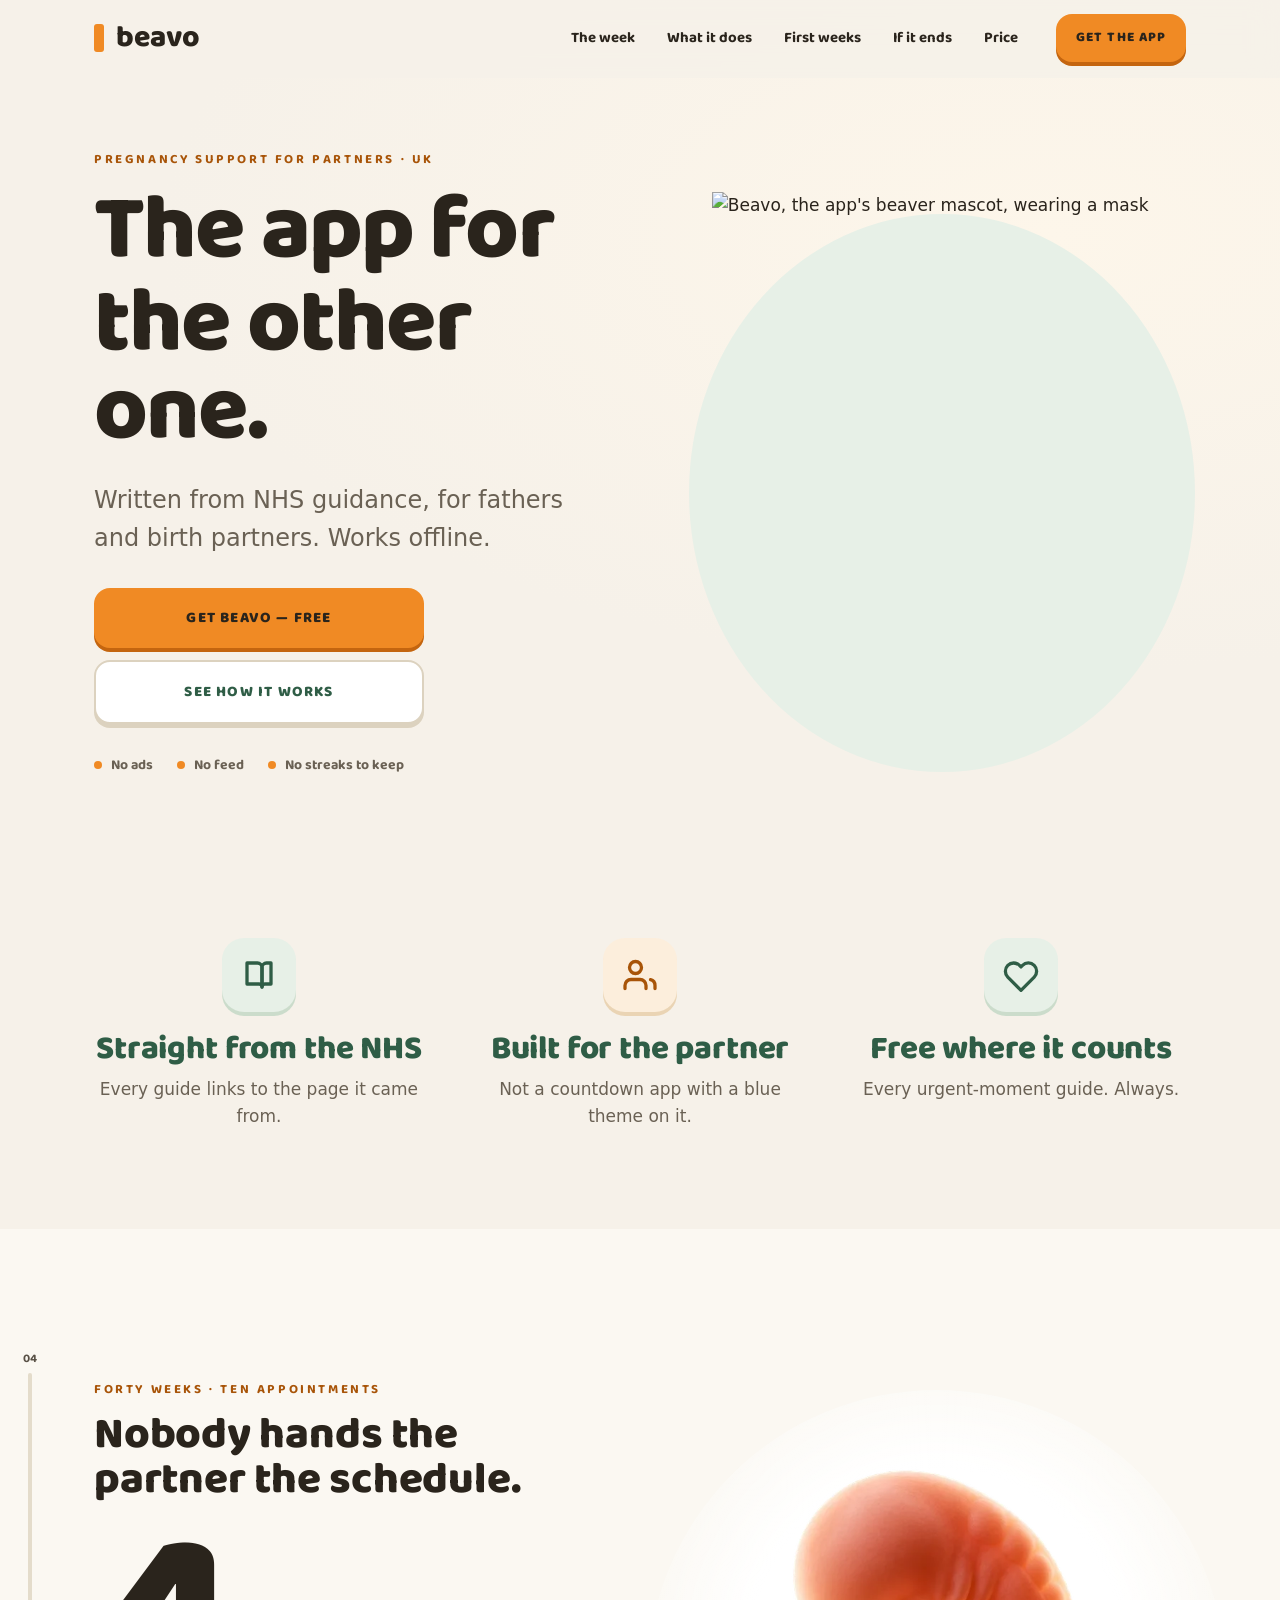
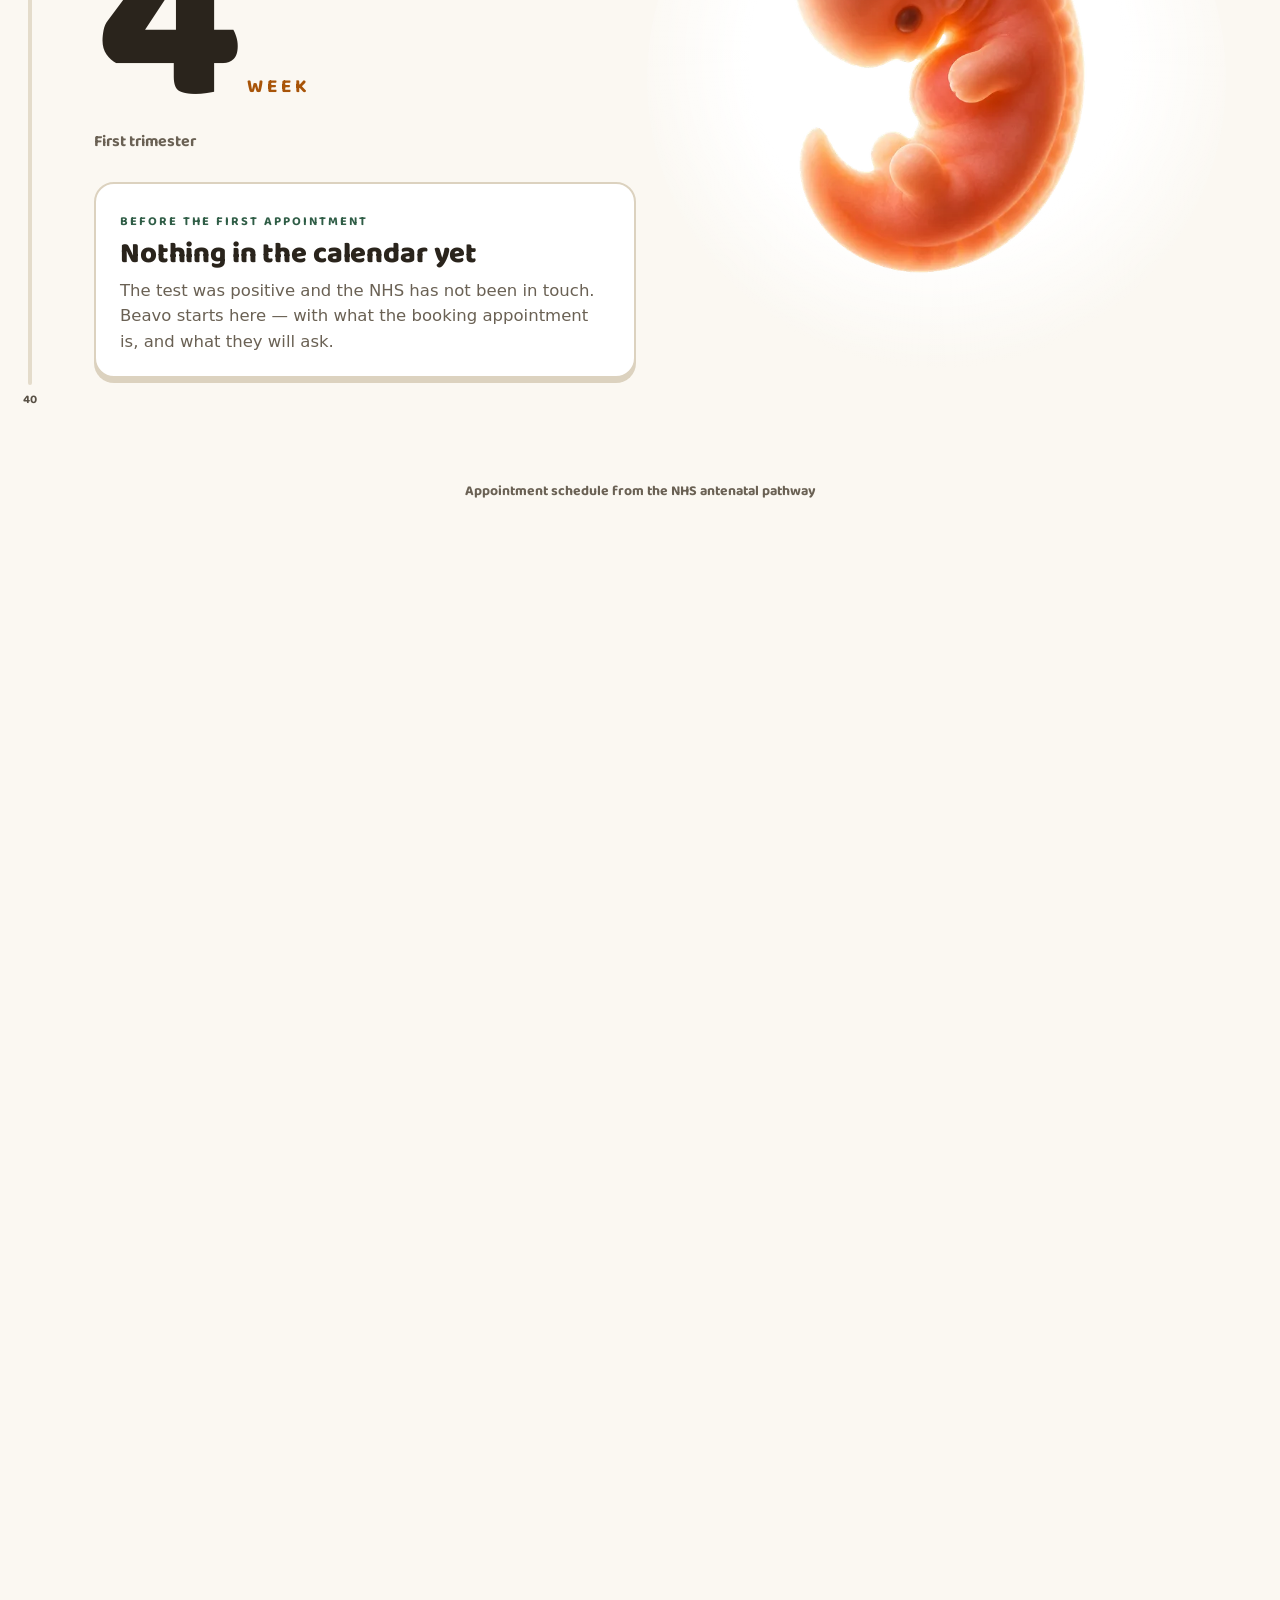
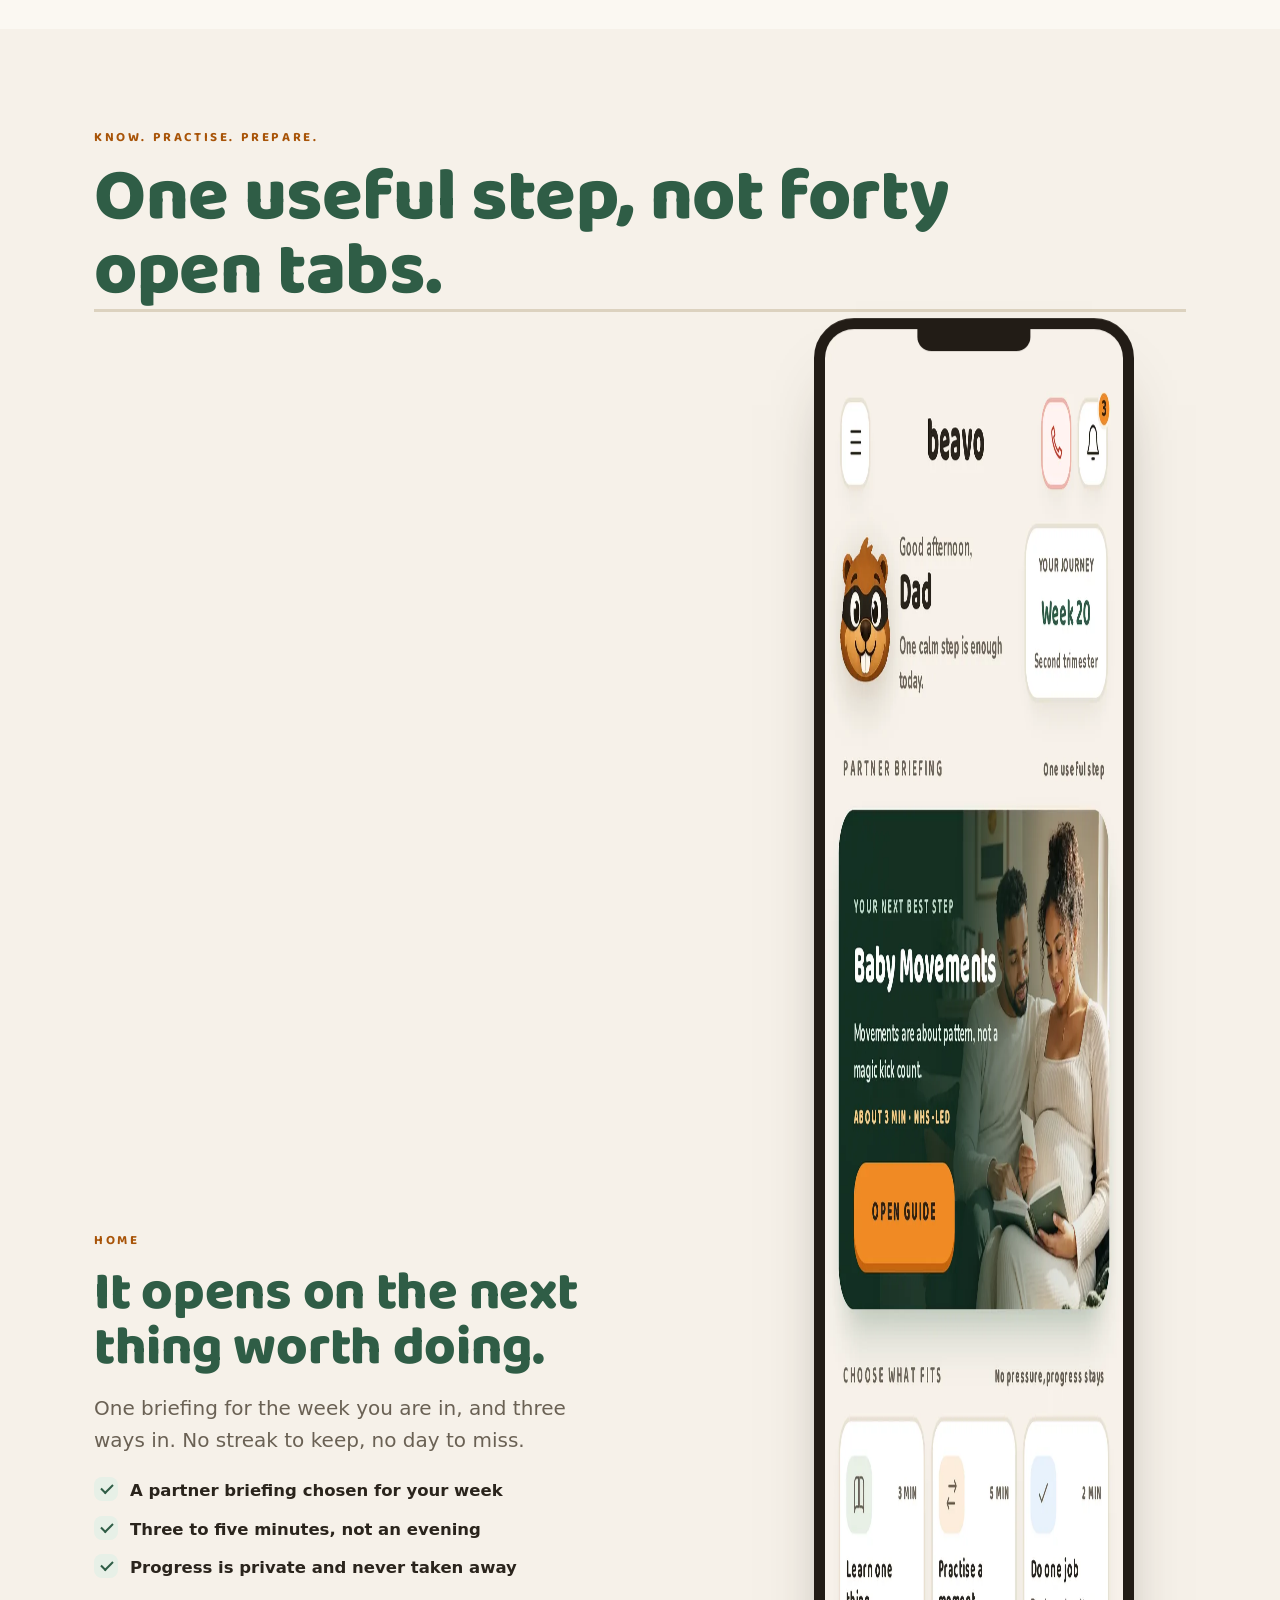
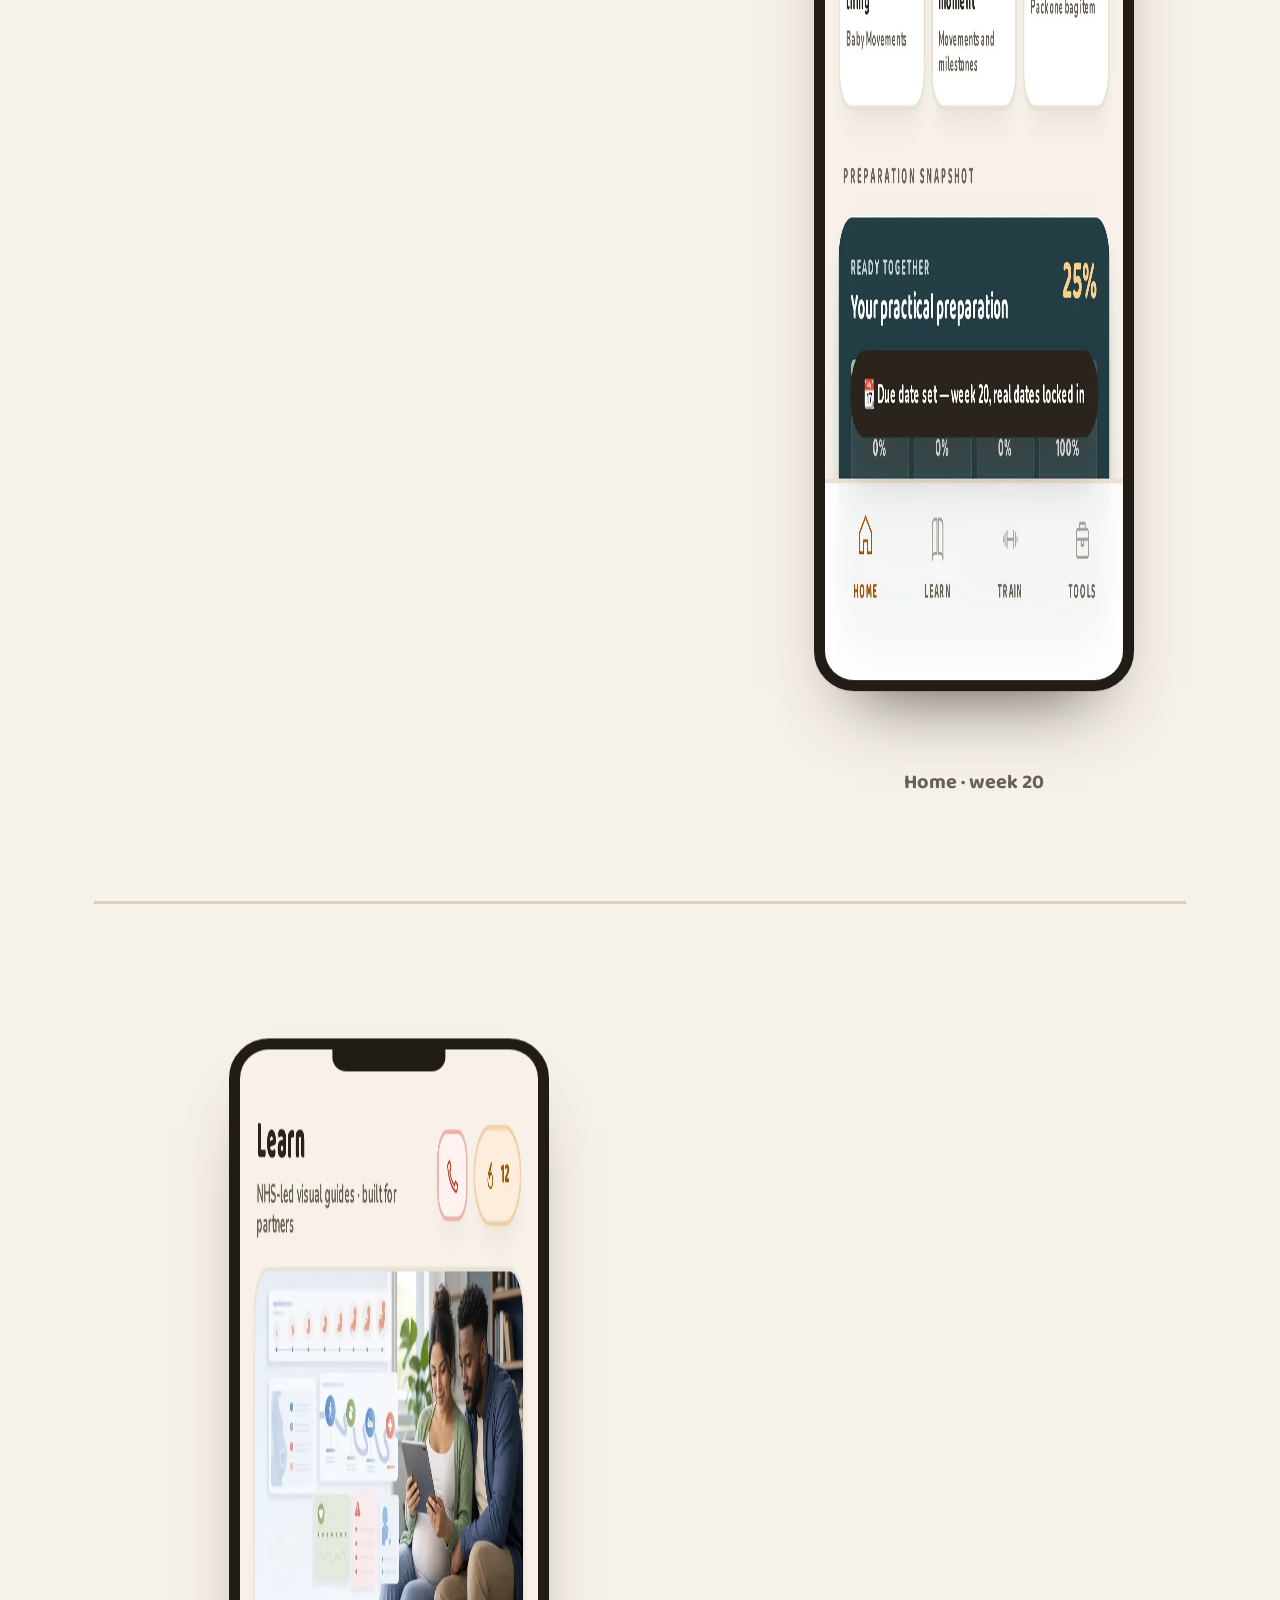
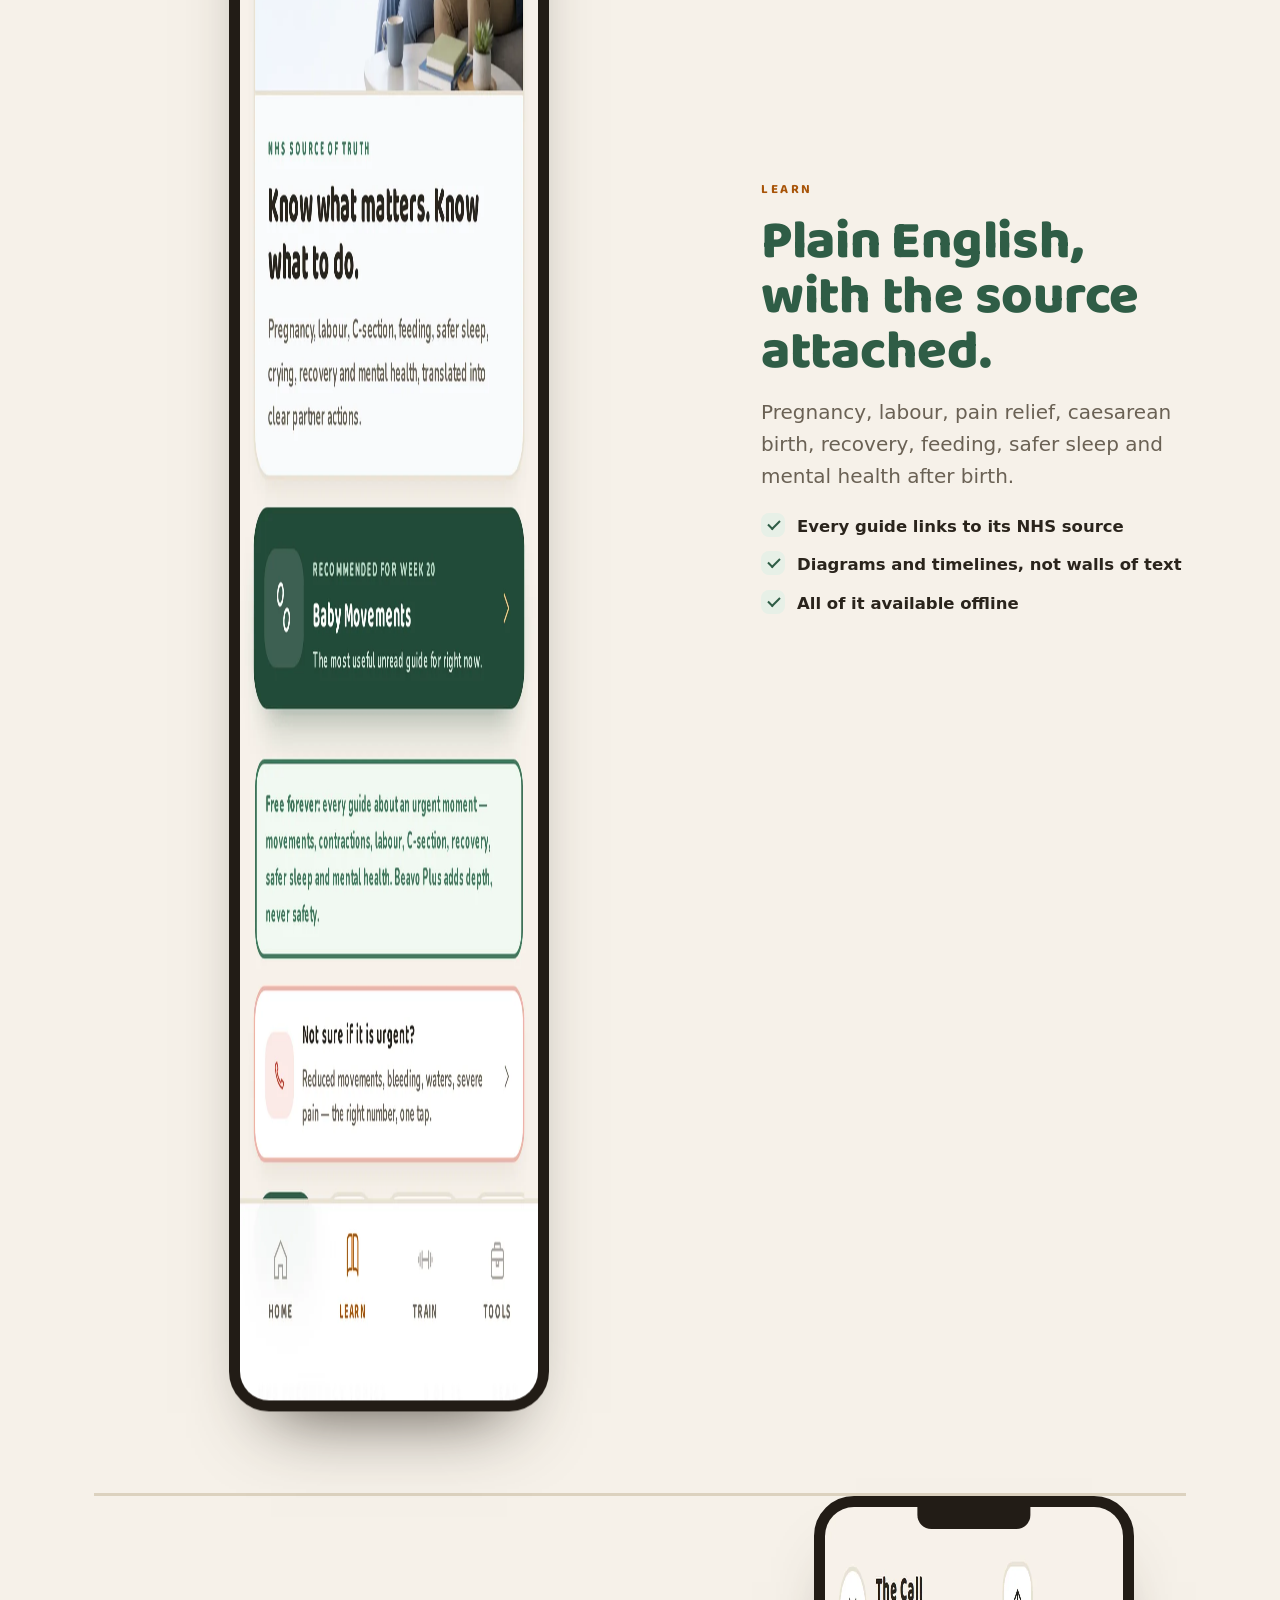
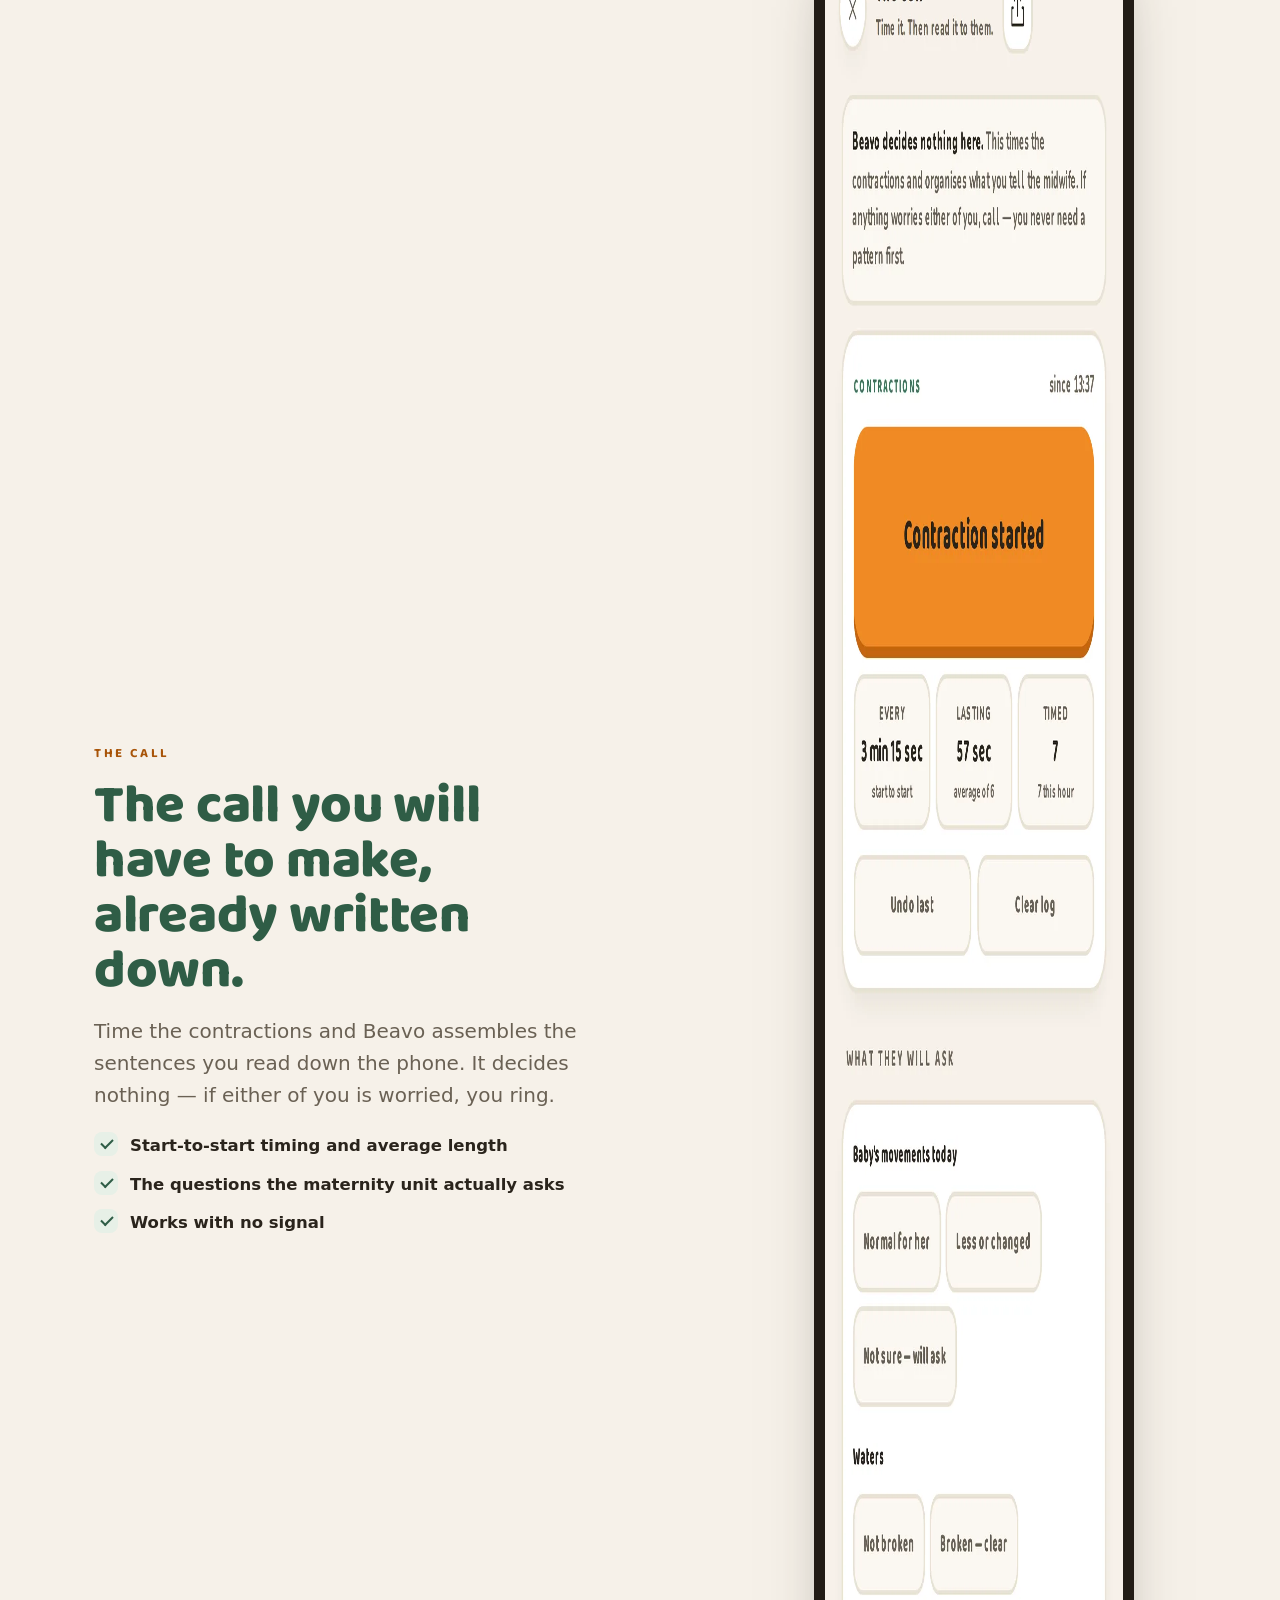
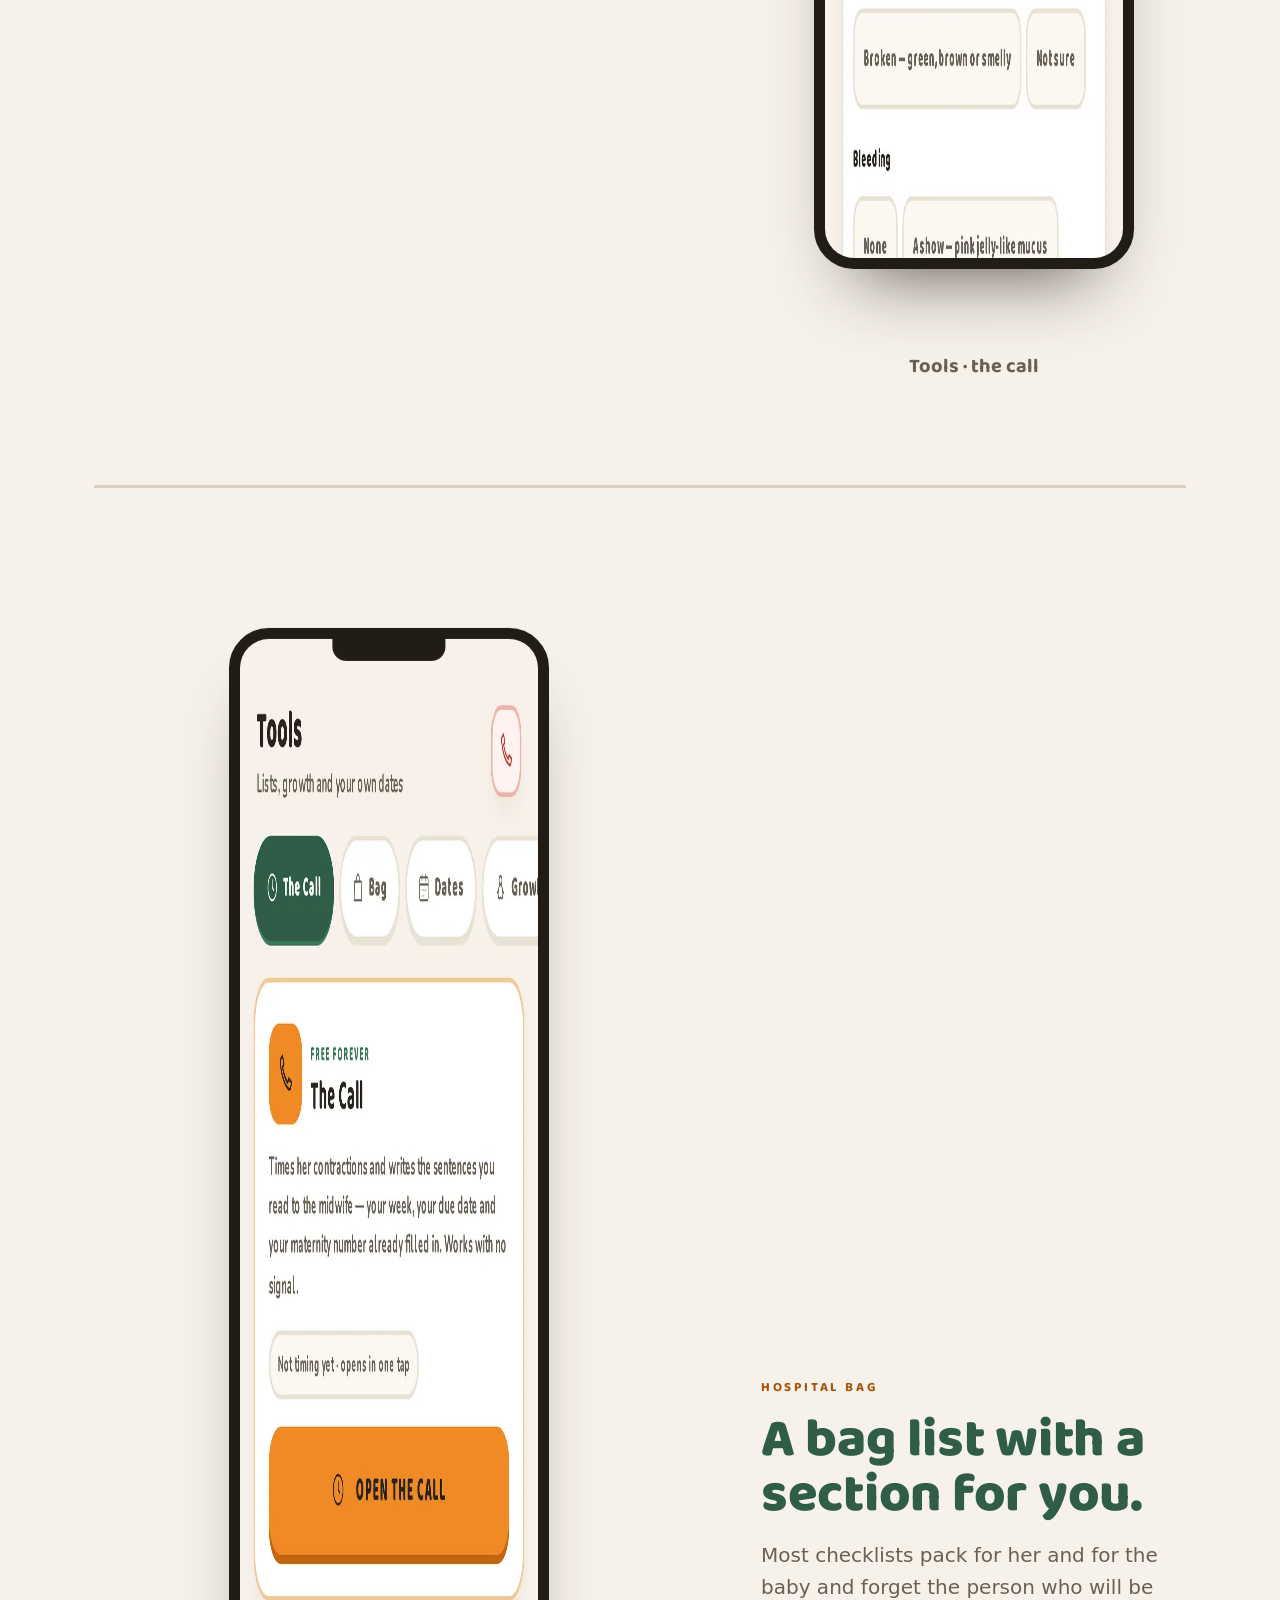
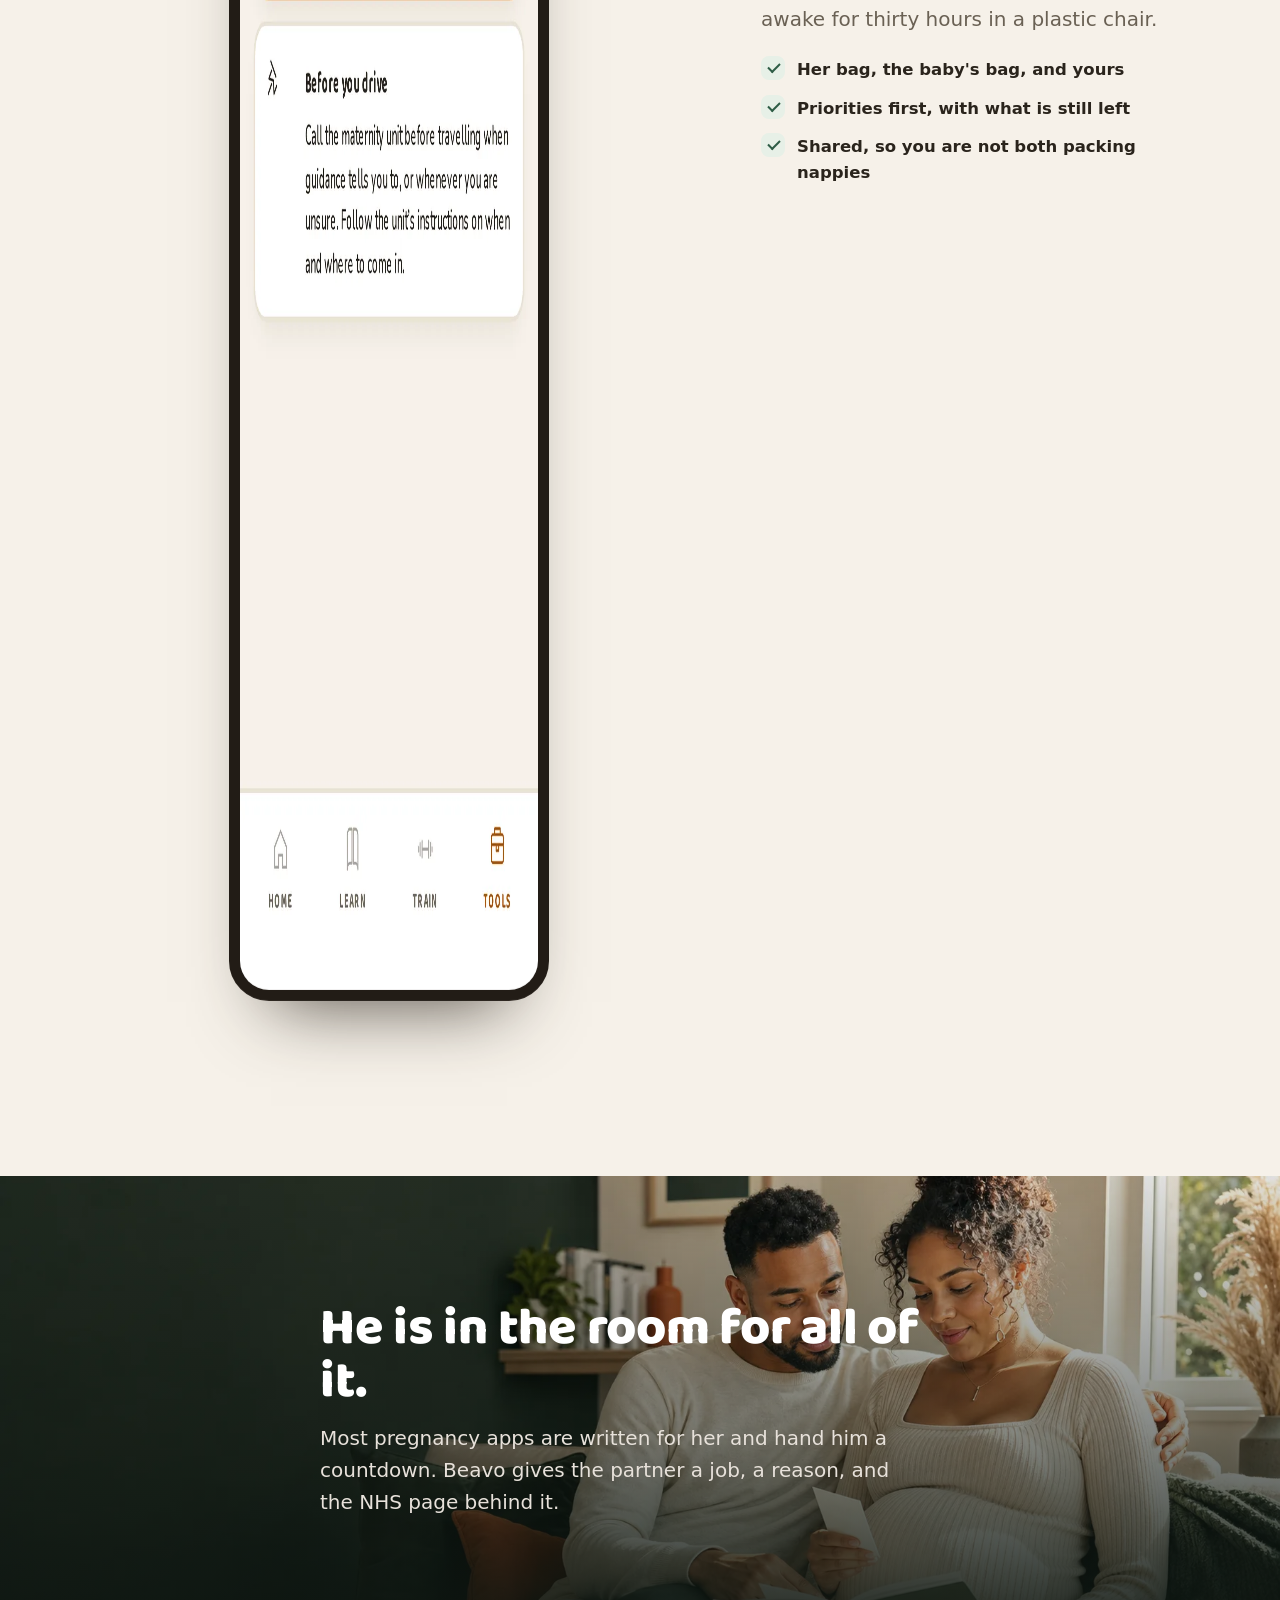
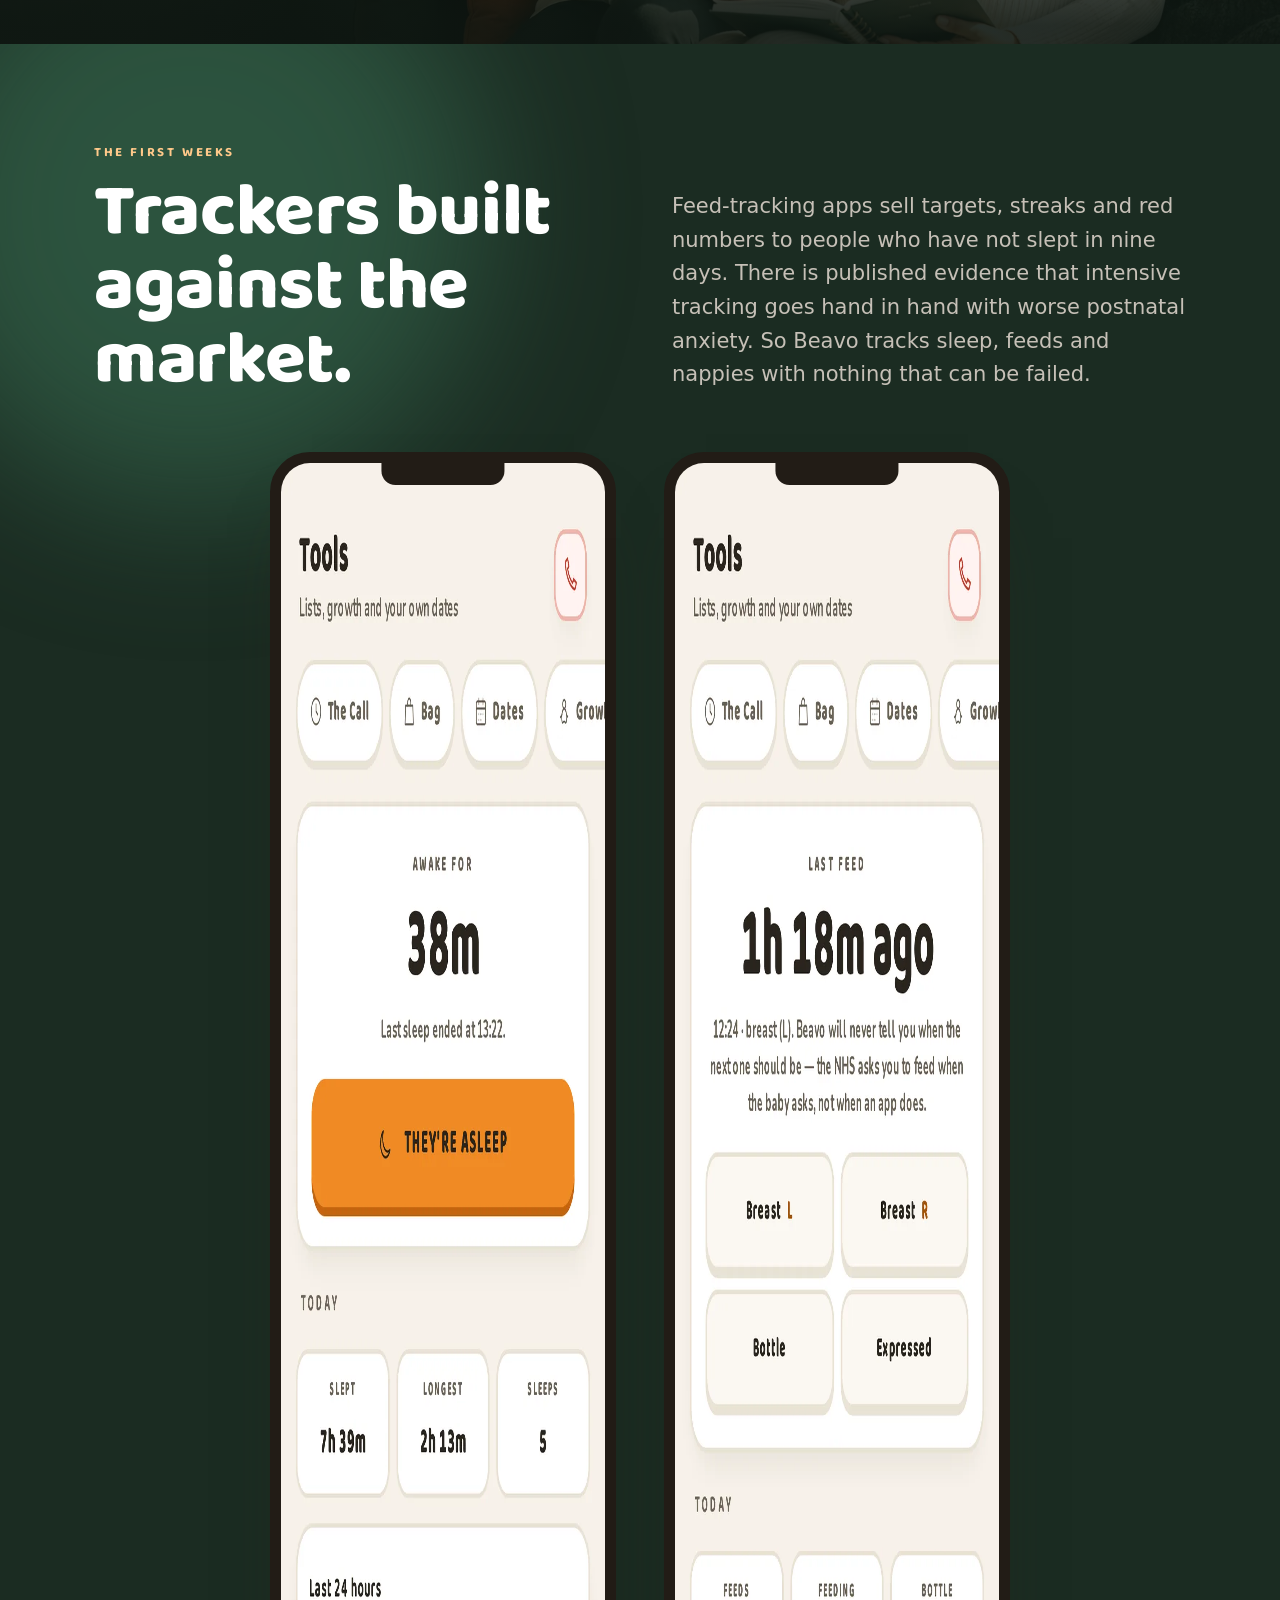
==== index.html @ e1f28534 "Add files via upload" ====
<!doctype html>
<html lang="en-GB">
<head>
  <meta charset="utf-8">
  <meta name="viewport" content="width=device-width, initial-scale=1">
  <meta name="description" content="Beavo is the pregnancy app for the person holding her hand. Written from NHS guidance for fathers and birth partners in the UK. Works offline.">
  <meta name="theme-color" content="#F6F1E9">
  <meta property="og:title" content="Beavo | The app for the other one">
  <meta property="og:description" content="Pregnancy, written from NHS guidance, for fathers and birth partners in the UK.">
  <meta property="og:image" content="assets/herophoto.webp">
  <meta property="og:type" content="website">
  <link rel="icon" href="assets/icon.webp">
  <title>Beavo | Pregnancy support for partners</title>
  <script>document.documentElement.className+=' js';</script>
  <style>
@font-face{font-family:'Baloo 2';font-style:normal;font-weight:700 800;font-display:swap;src:url([data-uri]) format('woff2')}
    /* ============================================================
       BEAVO. The palette, the display face and the pressable
       buttons are lifted straight out of the app, so the site and
       the product are visibly the same thing. No third-party
       requests: the typeface is embedded, because a page that
       promises no tracking should not phone a font CDN.

       Motion is an argument, not decoration -- a counter climbs
       week 4 to 40, and then every moving thing on the page stops
       dead at the section about losing a pregnancy, because that
       is exactly what the app does. Ambient things carry .amb.
       ============================================================ */
    :root{
      /* the app's own tokens, contrast ratios already proven there */
      --cream:#F6F1E9; --card:#FFFFFF; --card2:#FBF8F2;
      --ink:#2A241C; --steel:#6A6154; --faint:#6A6154;
      --orange:#F08A24;          /* fill only, never text */
      --orange-deep:#A85408;     /* the text tint */
      --orange-dark:#C4650F;     /* the button's bottom edge */
      --on-orange:#2A241C;
      --green:#2F5D46; --green-mid:#3E7A5B; --green-soft:#E7F0E7; --on-green:#FFFFFF;
      --line:#DCD2BF; --dark:#1B2C22;
      --disp:'Baloo 2',ui-rounded,'SF Pro Rounded','Hiragino Maru Gothic ProN',system-ui,sans-serif;
      --pad:clamp(20px,5vw,44px); --maxw:1180px;
      --ease:cubic-bezier(.16,1,.3,1);
    }
    *{box-sizing:border-box}
    html{scroll-behavior:smooth;-webkit-text-size-adjust:100%}
    body{margin:0;background:var(--cream);color:var(--ink);
      font:17px/1.6 system-ui,-apple-system,"Segoe UI",Roboto,sans-serif;overflow-x:hidden}
    img{max-width:100%;display:block}
    a{color:var(--green)}
    h1,h2,h3{font-family:var(--disp);font-weight:800;letter-spacing:-.005em;margin:0;line-height:1.02}
    .skip{position:absolute;left:-9999px}
    .skip:focus{left:12px;top:12px;z-index:60;background:#fff;padding:12px;border:3px solid var(--ink);border-radius:10px}
    a:focus-visible,button:focus-visible{outline:4px solid var(--orange);outline-offset:3px;border-radius:8px}
    .inner{max-width:var(--maxw);margin:auto;padding-inline:var(--pad)}
    .eyebrow{font-family:var(--disp);font-size:13px;font-weight:700;letter-spacing:.2em;
      text-transform:uppercase;color:var(--orange-deep)}

    /* ---------- the app's pressable button ---------- */
    .btn{display:inline-flex;align-items:center;justify-content:center;gap:10px;
      padding:18px 28px;border-radius:16px;font-family:var(--disp);font-weight:800;font-size:15px;
      letter-spacing:.08em;text-transform:uppercase;text-decoration:none;border:0;
      transition:transform .12s,box-shadow .12s;min-height:56px}
    .btn-cta{background:var(--orange);color:var(--on-orange);box-shadow:0 4px 0 var(--orange-dark)}
    .btn-cta:active{transform:translateY(3px);box-shadow:0 1px 0 var(--orange-dark)}
    .btn-ghost{background:transparent;color:#fff;border:2px solid rgba(255,255,255,.6);box-shadow:0 4px 0 rgba(255,255,255,.28)}
    .btn-ghost:active{transform:translateY(3px);box-shadow:0 1px 0 rgba(255,255,255,.28)}
    .btn-line{background:var(--card);color:var(--green);border:2px solid var(--line);box-shadow:0 4px 0 var(--line)}
    .btn-line:active{transform:translateY(3px);box-shadow:0 1px 0 var(--line)}
    .btn-dark{background:var(--green);color:var(--on-green);box-shadow:0 4px 0 #22422F}
    .btn-dark:active{transform:translateY(3px);box-shadow:0 1px 0 #22422F}

    /* ---------- progress + nav ---------- */
    #progress{position:fixed;top:0;left:0;height:4px;width:100%;transform:scaleX(0);transform-origin:0 50%;
      background:var(--orange);z-index:50;transition:opacity .8s ease}
    header{position:fixed;top:0;left:0;right:0;z-index:40;background:rgba(246,241,233,.92);
      backdrop-filter:blur(14px);-webkit-backdrop-filter:blur(14px);
      border-bottom:2px solid transparent;transition:border-color .35s ease,box-shadow .35s ease}
    header.solid{border-bottom-color:var(--line);box-shadow:0 8px 22px -20px rgba(42,36,28,.5)}
    .nav{max-width:var(--maxw);margin:auto;min-height:76px;padding:12px var(--pad);display:flex;align-items:center;gap:26px}
    .brand{font-family:var(--disp);color:var(--ink);font-size:30px;font-weight:800;text-decoration:none;
      display:inline-flex;align-items:center;margin-right:auto}
    .brand i{width:10px;height:28px;border-radius:3px;background:var(--orange);margin-right:12px;display:inline-block;
      transform-origin:50% 100%;transition:transform .45s var(--ease)}
    .brand:hover i{transform:scaleY(1.25)}
    .links{display:flex;gap:8px;align-items:center;order:2}
    .links a{font-family:var(--disp);color:var(--ink);font-size:15px;font-weight:700;text-decoration:none;
      padding:10px 12px;border-radius:10px;transition:background .2s}
    .links a:hover{background:rgba(42,36,28,.07)}
    .nav .btn{order:3;flex:none;padding:13px 20px;min-height:48px;font-size:13.5px}

    /* ---------- hero ----------
       Light and split, with the character carrying the right-hand
       side: the shape that kind of page actually uses, rather than a
       dark photograph. The couple photo moves further down, where it
       works harder as evidence than as decoration. */
    .hero{position:relative;padding:150px 0 clamp(50px,7vh,92px);overflow:hidden;
      background:radial-gradient(120% 90% at 82% 28%,#FDF6EA 0%,var(--cream) 58%)}
    .hero .inner{display:grid;grid-template-columns:minmax(0,1.05fr) minmax(0,.95fr);
      gap:clamp(24px,5vw,70px);align-items:center}
    h1{max-width:12ch;margin:16px 0 20px;font-size:clamp(46px,7.4vw,92px);line-height:.96;letter-spacing:-.02em}
    .line{display:block;overflow:hidden;padding-bottom:.05em}
    .line>i{display:block;font-style:normal;transform:translateY(112%);animation:rise 1.05s var(--ease) forwards}
    .line:nth-child(2)>i{animation-delay:.09s}
    @keyframes rise{to{transform:translateY(0)}}
    .fade-up{opacity:0;transform:translateY(20px);animation:fadeUp .9s var(--ease) forwards}
    .d2{animation-delay:.42s}.d3{animation-delay:.54s}.d4{animation-delay:.66s}
    @keyframes fadeUp{to{opacity:1;transform:none}}
    .hero .lead{max-width:34ch;font-size:clamp(19px,2.2vw,24px);color:var(--steel);margin:0 0 30px;font-weight:500}
    .actions{display:flex;flex-direction:column;gap:12px;align-items:stretch;max-width:330px}
    .receipts{display:flex;flex-wrap:wrap;gap:10px 24px;margin-top:30px;
      font-family:var(--disp);font-size:14px;font-weight:700;color:var(--steel)}
    .receipts span{display:inline-flex;align-items:center;gap:9px}
    .receipts span:before{content:"";width:8px;height:8px;border-radius:50%;background:var(--orange);flex:none}
    .hero-art{position:relative;justify-self:center;width:100%;max-width:460px}
    .hero-art:before{content:"";position:absolute;inset:4% -5% -7% -5%;border-radius:50%;background:var(--green-soft)}
    .hero-art img{position:relative;width:100%;height:auto;animation:bob 6s ease-in-out infinite alternate}
    @keyframes bob{to{transform:translateY(-14px)}}

    /* ---------- reveal, gated on .js so nothing is ever hidden ---------- */
    .js .rv{opacity:0;transform:translateY(26px);transition:opacity .8s var(--ease),transform .8s var(--ease)}
    .js .rv.in{opacity:1;transform:none}
    .rv.s1{transition-delay:.07s}.rv.s2{transition-delay:.14s}.rv.s3{transition-delay:.21s}

    /* ---------- bands ---------- */
    .band{padding:clamp(72px,11vh,140px) 0;position:relative}
    .band.night{background:var(--dark);color:#EFEAE3}
    .band.night h2,.band.night h3{color:#fff}
    .band.soft{background:var(--green-soft)}
    .rule{height:3px;background:var(--line);border:0;margin:0}

    /* one claim per column, almost no copy -- the three-up */
    .claims{display:grid;grid-template-columns:repeat(3,1fr);gap:clamp(24px,4vw,54px);text-align:center}
    .claim .ico{width:74px;height:74px;border-radius:22px;margin:0 auto 20px;display:grid;place-items:center;
      background:var(--green-soft);box-shadow:0 4px 0 #CBDCCB}
    .claim:nth-child(2) .ico{background:#FCEEDC;box-shadow:0 4px 0 #EAD4B4}
    .claim h3{font-size:clamp(25px,3vw,33px);margin:0 0 10px;color:var(--green)}
    .claim p{margin:0;color:var(--steel);font-size:17px;max-width:30ch;margin-inline:auto}
    .claim svg{width:36px;height:36px}

    .head{max-width:860px}
    .head h2{font-size:clamp(36px,6vw,74px);line-height:1.0;margin:12px 0 0;color:var(--green)}
    .band.night .head h2{color:#fff}
    .sub{max-width:56ch;color:var(--steel);font-size:clamp(17px,2vw,21px);margin:20px 0 0}
    .band.night .sub{color:#C6C0B7}

    /* ---------- the week counter ---------- */
    #week{height:400vh;position:relative;background:var(--card2)}
    .weekpin{position:sticky;top:0;height:100svh;display:flex;align-items:center;overflow:hidden}
    .weekpin .inner{width:100%;display:grid;grid-template-columns:minmax(0,1fr) minmax(0,.92fr);
      gap:clamp(20px,4vw,56px);align-items:center}
    .rail{position:absolute;left:calc(var(--pad) - 16px);top:16vh;bottom:16vh;width:4px;border-radius:3px;background:#E4DCCB}
    .rail b{position:absolute;left:0;top:0;width:100%;background:var(--green-mid);border-radius:3px;height:0%}
    .rail u{position:absolute;left:-5px;text-decoration:none;font-family:var(--disp);font-size:12px;font-weight:700;color:#585045}
    .rail u:first-of-type{top:-24px}.rail u:last-of-type{bottom:-24px}
    .wk-num{display:flex;align-items:baseline;gap:16px;line-height:.78}
    .wk-num b{font-family:var(--disp);font-size:clamp(104px,19vw,250px);font-weight:800;letter-spacing:-.04em;
      font-variant-numeric:tabular-nums;color:var(--ink)}
    .wk-num span{font-family:var(--disp);font-size:clamp(14px,1.7vw,19px);font-weight:700;letter-spacing:.2em;
      text-transform:uppercase;color:var(--orange-deep)}
    .wk-h{font-size:clamp(26px,3.6vw,44px);margin:12px 0 clamp(14px,3vh,30px);max-width:16ch}
    .wk-tri{font-family:var(--disp);margin-top:10px;font-weight:700;color:var(--steel);font-size:16px}
    .wk-card{margin-top:clamp(18px,3vh,32px);background:var(--card);border:2px solid var(--line);
      border-radius:20px;padding:22px 24px;max-width:52ch;box-shadow:0 5px 0 var(--line)}
    .wk-card small{font-family:var(--disp);font-size:12.5px;font-weight:700;letter-spacing:.16em;
      text-transform:uppercase;color:var(--green)}
    .wk-card h3{font-size:clamp(21px,2.7vw,29px);margin:7px 0 8px}
    .wk-card p{margin:0;color:var(--steel);font-size:16.5px;line-height:1.55;min-height:3.1em}
    .wk-art{position:relative;aspect-ratio:1;max-height:74svh;margin-inline:auto;width:100%}
    .wk-art:before{content:"";position:absolute;inset:-8%;border-radius:50%;
      background:radial-gradient(circle at 50% 46%,#fff 0 44%,rgba(255,255,255,0) 74%)}
    .wk-art img{position:absolute;inset:0;width:100%;height:100%;object-fit:contain;
      opacity:0;transform:scale(.9);transition:opacity .7s ease,transform 1.1s var(--ease)}
    .wk-art img.on{opacity:1;transform:scale(1)}
    .wk-foot{position:absolute;left:0;right:0;bottom:clamp(14px,3vh,30px);text-align:center;
      font-family:var(--disp);font-size:14px;font-weight:700;color:var(--steel)}

    /* ---------- feature rows ---------- */
    .row{display:grid;grid-template-columns:minmax(0,1fr) minmax(0,.72fr);gap:clamp(28px,6vw,90px);
      align-items:center;padding:clamp(54px,9vh,110px) 0;border-top:3px solid var(--line)}
    .row:first-of-type{border-top:0;padding-top:clamp(20px,4vh,50px)}
    .row.flip>.shot{order:-1}
    .row h3{font-size:clamp(31px,4.6vw,54px);margin:14px 0 16px;max-width:15ch;color:var(--green)}
    .band.night .row h3{color:#fff}
    .row p{color:var(--steel);font-size:clamp(17px,1.9vw,20px);margin:0 0 22px;max-width:40ch}
    .band.night .row p{color:#C6C0B7}
    .ticks{list-style:none;margin:0;padding:0;display:grid;gap:12px}
    .ticks li{position:relative;padding-left:36px;font-size:16.5px;font-weight:600}
    .ticks li:before{content:"";position:absolute;left:0;top:-1px;width:24px;height:24px;border-radius:8px;
      background:var(--green-soft)}
    .ticks li:after{content:"";position:absolute;left:7px;top:6px;width:10px;height:5px;
      border-left:2.5px solid var(--green);border-bottom:2.5px solid var(--green);transform:rotate(-45deg)}
    .shot{justify-self:center;width:100%;max-width:320px}
    .device{position:relative;border:11px solid #221C16;border-radius:40px;overflow:hidden;background:#221C16;
      box-shadow:0 44px 70px -42px rgba(42,36,28,.8);will-change:transform}
    .device:after{content:"";position:absolute;top:0;left:50%;transform:translateX(-50%);
      width:38%;height:22px;background:#221C16;border-radius:0 0 14px 14px;z-index:2}
    .caption{margin:16px 2px 0;font-family:var(--disp);font-size:14px;color:var(--steel);font-weight:700;text-align:center}
    .band.night .caption{color:#A49D94}

    /* ---------- the photo, moved out of the hero ---------- */
    .photoband{position:relative;overflow:hidden;min-height:clamp(340px,52vh,540px);
      display:flex;align-items:flex-end;color:#fff}
    .photoband img{position:absolute;inset:0;width:100%;height:100%;object-fit:cover;object-position:center 40%}
    .photoband:after{content:"";position:absolute;inset:0;
      background:linear-gradient(to top,rgba(14,22,17,.9) 4%,rgba(14,22,17,.5) 46%,rgba(14,22,17,.12) 100%)}
    .photoband .inner{position:relative;z-index:2;padding-block:clamp(34px,6vh,60px)}
    .photoband h2{font-size:clamp(28px,4.4vw,52px);max-width:20ch;color:#fff}
    .photoband p{margin:14px 0 0;max-width:46ch;color:#E7E1DA;font-size:clamp(16.5px,1.9vw,20px)}

    /* ---------- trackers ---------- */
    .aurora{position:absolute;inset:0;overflow:hidden;pointer-events:none}
    .aurora b{position:absolute;border-radius:50%;filter:blur(74px);opacity:.5;display:block;will-change:transform}
    .aurora b:nth-child(1){width:46vw;height:46vw;left:-8vw;top:-10vw;background:#3E7A5B;animation:orb1 26s ease-in-out infinite alternate}
    .aurora b:nth-child(2){width:38vw;height:38vw;right:-6vw;bottom:-12vw;background:#F08A24;opacity:.26;animation:orb2 31s ease-in-out infinite alternate}
    @keyframes orb1{to{transform:translate3d(9vw,7vh,0) scale(1.2)}}
    @keyframes orb2{to{transform:translate3d(-8vw,-9vh,0) scale(1.15)}}
    .intro2{display:grid;grid-template-columns:minmax(0,1fr) minmax(0,1fr);gap:clamp(24px,5vw,64px);align-items:end}
    .intro2 .sub{margin:0;padding-bottom:6px}
    .duo{display:grid;grid-template-columns:1fr 1fr;gap:clamp(16px,4vw,48px);max-width:740px;margin:clamp(38px,6vh,64px) auto 0}
    .float{animation:float 7s ease-in-out infinite alternate}
    .float.b{animation-duration:8.6s;animation-delay:-2.4s}
    @keyframes float{to{transform:translateY(-16px)}}
    .no-list{display:grid;gap:12px;max-width:660px;margin:38px auto 0;padding:0;list-style:none}
    .no-list li{border:2px solid rgba(255,255,255,.18);border-radius:16px;padding:16px 18px;font-weight:600;
      color:#E8E3DC;display:flex;gap:14px;align-items:flex-start;text-align:left}
    .no-list li b{font-family:var(--disp);color:#FFC98A;flex:none;font-size:13px;letter-spacing:.14em;
      text-transform:uppercase;padding-top:3px;width:44px}
    .no-list li b.y{color:#8FD9B6}

    /* ---------- the quiet section ---------- */
    #quiet{background:var(--cream);position:relative;padding:clamp(92px,14vh,168px) 0}
    #quiet .inner{max-width:980px}
    .quiet-top{text-align:center;max-width:760px;margin:0 auto}
    .quiet-top h2{font-size:clamp(42px,7.4vw,96px)}
    .quiet-lead{max-width:56ch;margin:26px auto 0;text-align:center;font-size:clamp(18px,2.2vw,23px);color:var(--steel)}
    .stopnote{max-width:52ch;margin:36px auto 0;text-align:center;font-family:var(--disp);font-size:16px;font-weight:700;
      color:var(--steel);border-top:3px solid var(--line);border-bottom:3px solid var(--line);padding:18px 0}
    .stopnote em{font-style:normal;color:var(--green)}
    .swap{display:flex;align-items:flex-start;justify-content:center;gap:clamp(16px,4vw,44px);margin:clamp(38px,6vh,66px) auto 0;flex-wrap:wrap}
    .tile{text-align:center;width:158px}
    .tile img{width:100px;height:100px;border-radius:24px;margin:0 auto 14px;box-shadow:0 16px 30px -18px rgba(42,36,28,.65)}
    .tile b{font-family:var(--disp);display:block;font-size:16px}
    .tile span{display:block;font-size:13.5px;color:var(--steel);font-weight:600;margin-top:3px;min-height:2.6em}
    .arrow{width:76px;height:3px;background:var(--line);position:relative;flex:none;margin-top:50px;border-radius:2px}
    .arrow:after{content:"";position:absolute;right:0;top:-5px;width:12px;height:12px;
      border-top:3px solid var(--line);border-right:3px solid var(--line);transform:rotate(45deg)}
    .arrow b{position:absolute;left:0;top:0;height:100%;width:0;background:var(--green-mid);border-radius:2px;transition:width 1.2s var(--ease) .35s}
    #quiet.in .arrow b{width:100%}
    .quiet-grid{display:grid;grid-template-columns:repeat(3,1fr);gap:16px;margin-top:clamp(42px,6vh,70px)}
    .qcard{background:var(--green-soft);border-radius:20px;padding:24px;box-shadow:0 4px 0 #CBDCCB}
    .qcard h3{font-size:20px;margin:0 0 9px}
    .qcard p{margin:0;color:#40554A;font-size:16px;line-height:1.55}
    .orgs{display:flex;flex-wrap:wrap;gap:10px;justify-content:center;margin-top:clamp(34px,5vh,56px)}
    .orgs span{font-family:var(--disp);background:var(--card);border:2px solid var(--line);border-radius:999px;
      padding:11px 18px;font-weight:700;font-size:15px}
    .orgs+p{text-align:center;color:var(--steel);font-size:14.5px;margin:16px 0 0;font-weight:600}
    .quiet-shot{max-width:296px;margin:clamp(46px,7vh,76px) auto 0}

    /* ---------- price ---------- */
    .price-wrap{text-align:center}
    .price-wrap h2{font-size:clamp(38px,6vw,72px)}
    .pricetag{display:inline-flex;align-items:baseline;gap:16px;margin:28px 0 8px;font-family:var(--disp)}
    .pricetag s{color:var(--steel);font-size:clamp(21px,3vw,32px);font-weight:700;text-decoration-thickness:3px}
    .pricetag b{font-size:clamp(56px,10vw,120px);font-weight:800;letter-spacing:-.04em;line-height:.9}
    .pricetag i{font-style:normal;font-weight:700;color:var(--steel);font-size:18px}
    .freegrid{display:flex;flex-wrap:wrap;gap:10px;justify-content:center;max-width:840px;margin:32px auto 36px}
    .freegrid span{font-family:var(--disp);background:var(--card);border:2px solid var(--line);border-radius:999px;
      padding:11px 17px;font-weight:700;font-size:15px}

    /* ---------- safety + footer ---------- */
    .safety{background:var(--dark);color:#fff;padding:clamp(46px,7vh,76px) 0}
    .safety .inner{display:grid;grid-template-columns:250px 1fr;gap:34px;align-items:start}
    .safety h2{color:#FFC98A;font-size:28px}
    .safety p{margin:0;color:#E6E1DB;font-size:17px}
    .source-row{display:flex;gap:10px;flex-wrap:wrap;margin-top:22px}
    .source-row a{font-family:var(--disp);background:#fff;color:var(--ink);padding:12px 16px;border-radius:12px;
      font-weight:700;text-decoration:none;font-size:15px;box-shadow:0 4px 0 #C9C2B7;min-height:46px;display:inline-flex;align-items:center}
    .source-row a:active{transform:translateY(3px);box-shadow:0 1px 0 #C9C2B7}
    footer{background:#171310;color:#EFE9E1;padding:clamp(52px,7vh,80px) 0 44px}
    footer a{color:#FFC98A;text-decoration:none}
    footer a:hover{text-decoration:underline}
    .fgrid{max-width:var(--maxw);margin:auto;padding-inline:var(--pad);
      display:grid;grid-template-columns:1.4fr repeat(3,1fr);gap:38px}
    .fcol h4{font-family:var(--disp);font-size:13px;letter-spacing:.16em;text-transform:uppercase;
      color:#9C948A;margin:0 0 16px;font-weight:700}
    .fcol ul{list-style:none;margin:0;padding:0;display:grid;gap:4px}
    .fcol li a{font-family:var(--disp);font-weight:700;font-size:16px;min-height:40px;display:inline-flex;align-items:center}
    footer .brand{color:#fff}
    .small{font-size:14px;color:#A79E94;line-height:1.65;margin:14px 0 0;max-width:44ch}
    .fbase{max-width:var(--maxw);margin:44px auto 0;padding-inline:var(--pad);
      border-top:2px solid #2C2620;padding-top:26px;display:flex;justify-content:space-between;gap:20px;flex-wrap:wrap}
    .fbase p{margin:0;font-size:14px;color:#A79E94}

    /* ---------- THE STOP ---------- */
    body.hushed .amb,body.hushed .amb *{animation-play-state:paused!important}
    body.hushed #progress{opacity:.18}

    @media(max-width:960px){
      .hero .inner{grid-template-columns:1fr;gap:22px}
      .hero-art{max-width:320px}
      .weekpin{align-items:flex-start;padding-top:132px}
      .weekpin .inner{grid-template-columns:1fr;gap:10px}
      .wk-art{width:min(100%,25svh);max-height:25svh;order:-1;margin-inline:auto}
      .wk-h{font-size:clamp(22px,4.8vw,32px);margin-bottom:8px}
      .wk-num b{font-size:clamp(76px,17vw,108px)}
      .wk-card{margin-top:14px;padding:16px 18px}
      .wk-card h3{font-size:21px}
      .wk-card p{min-height:0;font-size:15.5px}
      .wk-foot{display:none}
      .row,.safety .inner,.intro2{grid-template-columns:1fr}
      .row.flip>.shot{order:0}
      .claims,.quiet-grid{grid-template-columns:1fr}
      .fgrid{grid-template-columns:1fr 1fr}
      #week{height:340vh}
    }
    @media(max-width:680px){
      .nav{flex-wrap:wrap;row-gap:0;padding-bottom:0;gap:12px;min-height:0}
      .nav .btn{order:2}
      .links{order:3;width:100%;gap:0;overflow-x:auto;scrollbar-width:none;
        margin:0 calc(var(--pad)*-1);padding:0 calc(var(--pad) - 8px);border-top:1px solid rgba(255,255,255,.2)}
      header.solid .links{border-top-color:var(--line)}
      .links::-webkit-scrollbar{display:none}
      .links a{flex:none;min-height:48px;padding:0 9px;font-size:14px;white-space:nowrap;border-radius:0}
      .rail{display:none}
      .hero{padding-top:146px}
      .hero .inner{grid-template-columns:1fr;gap:12px}
      .hero-art{order:-1;max-width:220px}
      h1{max-width:none}
      .hero .lead{font-size:18.5px;margin-bottom:26px}
      .actions{max-width:none}
      .duo{grid-template-columns:1fr;gap:28px;max-width:270px}
      .arrow{width:46px}
      .fgrid{grid-template-columns:1fr;gap:26px}
    }
    @media(prefers-reduced-motion:reduce){
      html{scroll-behavior:auto}
      .hero-art img,.aurora b,.float{animation:none!important}
      .line>i{transform:none;animation:none}
      .fade-up{opacity:1;transform:none;animation:none}
      .js .rv{opacity:1;transform:none;transition:none}
      .device{transform:none!important}
      .wk-art img{transition:opacity .25s linear}
    }
  </style>
</head>
<body>
  <a class="skip" href="#main">Skip to content</a>
  <div id="progress" aria-hidden="true"></div>

  <header id="site-header">
    <nav class="nav" aria-label="Main navigation">
      <a class="brand" href="index.html"><i aria-hidden="true"></i>beavo</a>
      <div class="links">
        <a href="#week">The week</a>
        <a href="#features">What it does</a>
        <a href="#first-weeks">First weeks</a>
        <a href="#quiet">If it ends</a>
        <a href="#price">Price</a>
      </div>
      <a class="btn btn-cta" href="https://apps.apple.com/gb/app/id6791195741">Get the app</a>
    </nav>
  </header>

  <main id="main">

    <!-- ================= HERO ================= -->
    <section class="hero" aria-label="Beavo — pregnancy support for partners">
      <div class="inner">
        <div>
          <div class="eyebrow fade-up">Pregnancy support for partners · UK</div>
          <h1><span class="line"><i>The app for</i></span><span class="line"><i>the other one.</i></span></h1>
          <p class="lead fade-up d2">Written from NHS guidance, for fathers and birth partners. Works offline.</p>
          <div class="actions fade-up d3">
            <a class="btn btn-cta" href="https://apps.apple.com/gb/app/id6791195741">Get Beavo — free</a>
            <a class="btn btn-line" href="#week">See how it works</a>
          </div>
          <div class="receipts fade-up d4">
            <span>No ads</span><span>No feed</span><span>No streaks to keep</span>
          </div>
        </div>
        <div class="hero-art fade-up d2">
          <img src="assets/mascot.webp" alt="Beavo, the app's beaver mascot, wearing a mask" width="911" height="1073">
        </div>
      </div>
    </section>

    <!-- ================= THREE CLAIMS ================= -->
    <section class="band">
      <div class="inner">
        <div class="claims">
          <div class="claim rv">
            <div class="ico" aria-hidden="true"><svg viewBox="0 0 24 24" fill="none" stroke="#2F5D46" stroke-width="2.2" stroke-linecap="round" stroke-linejoin="round"><path d="M4 4h7a3 3 0 0 1 3 3v13a2 2 0 0 0-2-2H4z"/><path d="M20 4h-3a3 3 0 0 0-3 3v13a2 2 0 0 1 2-2h4z"/></svg></div>
            <h3>Straight from the NHS</h3>
            <p>Every guide links to the page it came from.</p>
          </div>
          <div class="claim rv s1">
            <div class="ico" aria-hidden="true"><svg viewBox="0 0 24 24" fill="none" stroke="#A85408" stroke-width="2.2" stroke-linecap="round" stroke-linejoin="round"><path d="M16 21v-2a4 4 0 0 0-4-4H6a4 4 0 0 0-4 4v2"/><circle cx="9" cy="7" r="4"/><path d="M22 21v-2a4 4 0 0 0-3-3.87"/></svg></div>
            <h3>Built for the partner</h3>
            <p>Not a countdown app with a blue theme on it.</p>
          </div>
          <div class="claim rv s2">
            <div class="ico" aria-hidden="true"><svg viewBox="0 0 24 24" fill="none" stroke="#2F5D46" stroke-width="2.2" stroke-linecap="round" stroke-linejoin="round"><path d="M20.8 5.6a5.5 5.5 0 0 0-7.8 0L12 6.6l-1-1a5.5 5.5 0 0 0-7.8 7.8l8.8 8.8 8.8-8.8a5.5 5.5 0 0 0 0-7.8z"/></svg></div>
            <h3>Free where it counts</h3>
            <p>Every urgent-moment guide. Always.</p>
          </div>
        </div>
      </div>
    </section>

    <!-- ================= THE WEEK COUNTER ================= -->
    <section id="week" aria-labelledby="week-h">
      <div class="weekpin">
        <div class="rail" aria-hidden="true"><b id="rail-fill"></b><u>04</u><u>40</u></div>
        <div class="inner">
          <div>
            <div class="eyebrow">Forty weeks · ten appointments</div>
            <h2 id="week-h" class="wk-h">Nobody hands the partner the schedule.</h2>
            <div class="wk-num"><b id="wk-num">4</b><span>Week</span></div>
            <div class="wk-tri" id="wk-tri">First trimester</div>
            <div class="wk-card">
              <small id="wk-when">Before the first appointment</small>
              <h3 id="wk-title">Nothing in the calendar yet</h3>
              <p id="wk-desc">The test was positive and the NHS has not been in touch. Beavo starts here — with what the booking appointment is, and what they will ask.</p>
            </div>
          </div>
          <div class="wk-art" aria-hidden="true">
            <img id="art0" class="on" src="assets/growth1.webp" alt="">
            <img id="art1" src="assets/growth2.webp" alt="">
            <img id="art2" src="assets/growth3.webp" alt="">
            <img id="art3" src="assets/growth4.webp" alt="">
          </div>
        </div>
        <div class="wk-foot">Appointment schedule from the NHS antenatal pathway</div>
      </div>
    </section>

    <!-- ================= FEATURES ================= -->
    <section class="band" id="features">
      <div class="inner">
        <div class="head rv"><div class="eyebrow">Know. Practise. Prepare.</div><h2>One useful step, not forty open tabs.</h2></div>

        <div class="row">
          <div class="rv">
            <div class="eyebrow">Home</div>
            <h3>It opens on the next thing worth doing.</h3>
            <p>One briefing for the week you are in, and three ways in. No streak to keep, no day to miss.</p>
            <ul class="ticks">
              <li>A partner briefing chosen for your week</li>
              <li>Three to five minutes, not an evening</li>
              <li>Progress is private and never taken away</li>
            </ul>
          </div>
          <div class="shot rv s1">
            <div class="device" data-par="0.05"><img src="assets/home.webp" alt="Beavo home screen at week 20 showing a partner briefing on baby movements and three short actions" width="900" height="1951" loading="lazy"></div>
            <p class="caption">Home · week 20</p>
          </div>
        </div>

        <div class="row flip">
          <div class="rv">
            <div class="eyebrow">Learn</div>
            <h3>Plain English, with the source attached.</h3>
            <p>Pregnancy, labour, pain relief, caesarean birth, recovery, feeding, safer sleep and mental health after birth.</p>
            <ul class="ticks">
              <li>Every guide links to its NHS source</li>
              <li>Diagrams and timelines, not walls of text</li>
              <li>All of it available offline</li>
            </ul>
          </div>
          <div class="shot rv s1">
            <div class="device" data-par="-0.05"><img src="assets/learn.webp" alt="Beavo learn screen listing visual guides on pregnancy, labour and recovery" width="900" height="1951" loading="lazy"></div>
            <p class="caption">Learn</p>
          </div>
        </div>

        <div class="row">
          <div class="rv">
            <div class="eyebrow">The call</div>
            <h3>The call you will have to make, already written down.</h3>
            <p>Time the contractions and Beavo assembles the sentences you read down the phone. It decides nothing — if either of you is worried, you ring.</p>
            <ul class="ticks">
              <li>Start-to-start timing and average length</li>
              <li>The questions the maternity unit actually asks</li>
              <li>Works with no signal</li>
            </ul>
          </div>
          <div class="shot rv s1">
            <div class="device" data-par="0.05"><img src="assets/call.webp" alt="Beavo contraction timer showing intervals, average length and the questions a maternity unit will ask" width="900" height="1951" loading="lazy"></div>
            <p class="caption">Tools · the call</p>
          </div>
        </div>

        <div class="row flip">
          <div class="rv">
            <div class="eyebrow">Hospital bag</div>
            <h3>A bag list with a section for you.</h3>
            <p>Most checklists pack for her and for the baby and forget the person who will be awake for thirty hours in a plastic chair.</p>
            <ul class="ticks">
              <li>Her bag, the baby's bag, and yours</li>
              <li>Priorities first, with what is still left</li>
              <li>Shared, so you are not both packing nappies</li>
            </ul>
          </div>
          <div class="shot rv s1">
            <div class="device" data-par="-0.05"><img src="assets/bag.webp" alt="Beavo hospital bag checklist grouped into sections including one for the birth partner" width="900" height="1951" loading="lazy"></div>
            <p class="caption">Tools · hospital bag</p>
          </div>
        </div>
      </div>
    </section>

    <!-- ================= PHOTO ================= -->
    <section class="photoband" aria-label="Beavo is for the birth partner">
      <img src="assets/herophoto.webp" alt="An expectant couple sitting together, reading" width="1802" height="873">
      <div class="inner">
        <h2 class="rv">He is in the room for all of it.</h2>
        <p class="rv s1">Most pregnancy apps are written for her and hand him a countdown. Beavo gives the partner a job, a reason, and the NHS page behind it.</p>
      </div>
    </section>

    <!-- ================= TRACKERS ================= -->
    <section class="band night" id="first-weeks">
      <div class="aurora amb" aria-hidden="true"><b></b><b></b></div>
      <div class="inner" style="position:relative">
        <div class="intro2">
          <div class="head rv"><div class="eyebrow" style="color:#FFC98A">The first weeks</div><h2>Trackers built against the market.</h2></div>
          <p class="sub rv s1">Feed-tracking apps sell targets, streaks and red numbers to people who have not slept in nine days. There is published evidence that intensive tracking goes hand in hand with worse postnatal anxiety. So Beavo tracks sleep, feeds and nappies with nothing that can be failed.</p>
        </div>

        <div class="duo rv s1">
          <div>
            <div class="device float amb"><img src="assets/sleep.webp" alt="Beavo sleep tracker showing day and night sleep as a weekly bar chart" width="900" height="1951" loading="lazy"></div>
            <p class="caption">Sleep · pausable, day and night split</p>
          </div>
          <div>
            <div class="device float b amb"><img src="assets/feeds.webp" alt="Beavo feeds and nappies tracker showing the day's feeds and nappy counts" width="900" height="1951" loading="lazy"></div>
            <p class="caption">Feeds and nappies · no schedule</p>
          </div>
        </div>

        <ul class="no-list rv s2">
          <li><b>No</b><span>daily target, because the NHS asks you to feed when the baby asks, not when an app does.</span></li>
          <li><b>No</b><span>average that counts today's half-finished day against you. Only a completed day is measured.</span></li>
          <li><b class="y">Yes</b><span>nappy counts checked against NHS guidance for your baby's age — the one number that genuinely matters in week one.</span></li>
          <li><b class="y">Yes</b><span>a pause button, because a session that gets interrupted is not a session you failed.</span></li>
        </ul>
      </div>
    </section>

    <!-- ================= THE QUIET SECTION ================= -->
    <section id="quiet" aria-labelledby="quiet-h">
      <div class="inner">
        <div class="quiet-top rv">
          <div class="eyebrow" style="color:var(--green)">Free for everyone · always</div>
          <h2 id="quiet-h">And if it ends.</h2>
        </div>
        <p class="quiet-lead rv s1">A pregnancy app that keeps counting is unbearable, and deleting it deletes him from a thing that happened to him too. So Beavo has a switch. One tap takes the whole app quiet — the week counter, the notifications, right down to the icon on the home screen. Nothing you saved is deleted. You can turn it back on.</p>

        <p class="stopnote rv s1">Everything that was moving on this page stopped when you reached this section. <em>That is the feature.</em></p>

        <div class="swap rv s1">
          <div class="tile"><img src="assets/icon.webp" alt="The usual Beavo app icon: the beaver awake on a green ground"><b>Every other day</b><span>on the home screen</span></div>
          <div class="arrow" aria-hidden="true"><b></b></div>
          <div class="tile"><img src="assets/iconquiet.webp" alt="The quiet Beavo app icon: the same beaver asleep under a crescent moon on a dark ground"><b>Quiet mode</b><span>same app, nothing announced</span></div>
        </div>

        <div class="quiet-grid">
          <div class="qcard rv"><h3>Written for him</h3><p>Guidance about the partner rather than around him — including the part where everyone asks how she is and nobody asks how you are.</p></div>
          <div class="qcard rv s1"><h3>The message you cannot write</h3><p>Wording you can send to family once, so you do not have to say it forty separate times, and so they know what helps to say back.</p></div>
          <div class="qcard rv s2"><h3>Real organisations</h3><p>UK support services with what each one actually covers, their hours, and whether it costs anything. No referral, no waiting list.</p></div>
        </div>

        <div class="orgs rv s1">
          <span>Tommy's</span><span>The Miscarriage Association</span><span>Sands</span><span>Petals</span><span>Samaritans</span>
        </div>
        <p class="rv s1">Listed in the app with their numbers, hours and what each one is for.</p>

        <div class="quiet-shot rv s1">
          <div class="device"><img src="assets/loss.webp" alt="The Beavo after-a-loss screen listing UK support organisations and guidance written for the partner" width="900" height="1951" loading="lazy"></div>
          <p class="caption">Always free · nothing here is counted</p>
        </div>
      </div>
    </section>

    <!-- ================= PRICE ================= -->
    <section class="band soft" id="price">
      <div class="inner price-wrap">
        <div class="eyebrow rv">Pricing</div>
        <h2 class="rv">Free where it counts.</h2>
        <div class="pricetag rv s1"><s>£29.99</s><b>£8.99</b><i>a year</i></div>
        <p class="rv s1" style="color:var(--steel);margin:0 auto;max-width:50ch">Beavo Plus adds the full week-by-week timeline, the rest of the guides, the 100-question drill and the branching decision scenarios. £3.99 monthly if you would rather.</p>
        <div class="freegrid rv s1">
          <span>Every urgent-moment guide</span><span>The contraction timer</span><span>Hospital bag</span><span>Your calendar</span><span>Emergency numbers</span><span>All after-a-loss support</span>
        </div>
        <a class="btn btn-dark rv s2" href="https://apps.apple.com/gb/app/id6791195741">Download on the App Store</a>
      </div>
    </section>

    <!-- ================= SAFETY ================= -->
    <section class="safety" id="safety">
      <div class="inner">
        <h2>Important safety</h2>
        <div>
          <p>Beavo provides general education and planning support. It does not diagnose conditions and does not replace advice from a midwife, maternity unit, GP or emergency service. For reduced or changed baby movements, bleeding, severe pain, waters breaking with concerning symptoms or any urgent concern, contact the maternity unit or NHS&nbsp;111. Call 999 in an emergency.</p>
          <div class="source-row">
            <a href="https://www.nhs.uk/pregnancy/">NHS pregnancy guidance</a>
            <a href="https://111.nhs.uk/">NHS 111 online</a>
          </div>
        </div>
      </div>
    </section>
  </main>

  <footer>
    <div class="fgrid">
      <div>
        <a class="brand" href="index.html"><i aria-hidden="true"></i>beavo</a>
        <p class="small">Independent pregnancy education and partner support for the UK. Beavo is not endorsed by, or affiliated with, the NHS.</p>
        <p class="small">Beavo Ltd, 1 Dudley Park Road, Birmingham B27 6QP, United Kingdom.</p>
      </div>
      <div class="fcol">
        <h4>The app</h4>
        <ul>
          <li><a href="#features">What it does</a></li>
          <li><a href="#first-weeks">First weeks</a></li>
          <li><a href="#quiet">If it ends</a></li>
          <li><a href="#price">Price</a></li>
        </ul>
      </div>
      <div class="fcol">
        <h4>Legal</h4>
        <ul>
          <li><a href="privacy.html">Privacy</a></li>
          <li><a href="terms.html">Terms</a></li>
          <li><a href="community-standards.html">Standards</a></li>
          <li><a href="account-deletion.html">Delete account</a></li>
        </ul>
      </div>
      <div class="fcol">
        <h4>Help</h4>
        <ul>
          <li><a href="support.html">Support</a></li>
          <li><a href="mailto:ahmed@dolph.uk">Email us</a></li>
          <li><a href="tel:+441210929283">0121 092 9283</a></li>
          <li><a href="https://apps.apple.com/gb/app/id6791195741">App Store</a></li>
        </ul>
      </div>
    </div>
    <div class="fbase">
      <p>&copy; 2026 Beavo Ltd. All rights reserved.</p>
      <p>Baloo 2 by Ek Type, SIL Open Font License 1.1.</p>
    </div>
  </footer>

<script>
(function(){
  'use strict';
  var reduce = window.matchMedia && window.matchMedia('(prefers-reduced-motion: reduce)').matches;

  /* Reveal is driven from the scroll loop rather than an observer
     threshold, so nothing can be stranded at opacity 0. */
  var revealables = Array.prototype.slice.call(document.querySelectorAll('.rv'));
  if(reduce) revealables.forEach(function(el){ el.classList.add('in'); });
  function revealPass(vh){
    for(var i = revealables.length - 1; i >= 0; i--){
      if(revealables[i].getBoundingClientRect().top < vh * 0.92){
        revealables[i].classList.add('in');
        revealables.splice(i, 1);
      }
    }
  }

  /* THE STOP. Measured against the viewport, not the section: a ratio
     threshold looks right on a desktop and never fires on a phone,
     where this section is four screens tall. Kept under
     prefers-reduced-motion, because stopping is not what a
     motion-sensitive reader needs protecting from. */
  var quiet = document.getElementById('quiet');
  function hushPass(vh){
    if(!quiet) return;
    var r = quiet.getBoundingClientRect();
    var shown = Math.min(r.bottom, vh) - Math.max(r.top, 0);
    var on = shown >= Math.min(vh * 0.5, r.height * 0.35);
    document.body.classList.toggle('hushed', on);
    if(on) quiet.classList.add('in');
  }

  /* The NHS antenatal appointment schedule -- the same list the app
     shows, so the site and the product cannot drift apart. */
  var MILESTONES = [
    {w:4,  when:'Before the first appointment', t:'Nothing in the calendar yet',
     d:'The test was positive and the NHS has not been in touch. Beavo starts here — with what the booking appointment is, and what they will ask.'},
    {w:10, when:'Around week 10', t:'Booking appointment',
     d:'The long one. Bloods, history and a lot of questions. Go if you can — it is where the plan for everything else gets set.'},
    {w:12, when:'Weeks 11 to 14', t:'Dating scan',
     d:'The first picture, and the week the due date stops being a guess.'},
    {w:16, when:'Around week 16', t:'Midwife check',
     d:'Booking results come back. The whooping cough vaccine is offered from now.'},
    {w:20, when:'Weeks 18 to 21', t:'Anomaly scan',
     d:'It checks how the baby is developing and screens for eleven conditions. Not a sex reveal — that is a side effect. Nobody tells the partner that.'},
    {w:25, when:'Around week 25', t:'Midwife check',
     d:'A first-baby appointment. Growth is measured from here on.'},
    {w:28, when:'Around week 28', t:'Midwife check',
     d:'Bloods for anaemia, the glucose test if she has been offered one, and anti-D if she is rhesus negative.'},
    {w:31, when:'Around week 31', t:'Midwife check',
     d:'A first-baby appointment, reviewing the 28-week results.'},
    {w:34, when:'Around week 34', t:'The birth plan conversation',
     d:'Worth being there. This is the appointment where preferences get written down.'},
    {w:36, when:'Around week 36', t:'Position and place of birth',
     d:'Baby’s position is checked and where to give birth is confirmed. Have the bag packed by now.'},
    {w:38, when:'Around week 38', t:'Midwife check',
     d:'Position, growth, and a talk about what happens if she goes past her date.'},
    {w:40, when:'Around week 40', t:'Due-date week',
     d:'A first-baby appointment. From here a membrane sweep is offered and induction gets discussed. Most babies do not arrive on the date.'}
  ];
  var ART = [
    {upTo:12, el:document.getElementById('art0')},
    {upTo:22, el:document.getElementById('art1')},
    {upTo:32, el:document.getElementById('art2')},
    {upTo:40, el:document.getElementById('art3')}
  ];
  var weekSec  = document.getElementById('week');
  var numEl    = document.getElementById('wk-num');
  var triEl    = document.getElementById('wk-tri');
  var whenEl   = document.getElementById('wk-when');
  var titleEl  = document.getElementById('wk-title');
  var descEl   = document.getElementById('wk-desc');
  var railFill = document.getElementById('rail-fill');
  var lastWeek = -1, lastArt = -1;

  function trimester(w){ return w < 13 ? 'First trimester' : (w < 28 ? 'Second trimester' : 'Third trimester'); }

  function paintWeek(p){
    var w = Math.round(4 + p * 36);
    if(w === lastWeek) return;
    lastWeek = w;
    numEl.textContent = w;
    triEl.textContent = trimester(w);
    railFill.style.height = ((w - 4) / 36 * 100).toFixed(2) + '%';

    var m = MILESTONES[0];
    for(var i = 0; i < MILESTONES.length; i++){ if(MILESTONES[i].w <= w) m = MILESTONES[i]; }
    if(whenEl.textContent !== m.when){
      whenEl.textContent = m.when; titleEl.textContent = m.t; descEl.textContent = m.d;
    }

    var a = 0;
    for(var j = 0; j < ART.length; j++){ if(w > ART[j].upTo) a = j + 1; }
    if(a > ART.length - 1) a = ART.length - 1;
    if(a !== lastArt){
      lastArt = a;
      for(var k = 0; k < ART.length; k++){ ART[k].el.classList.toggle('on', k === a); }
    }
  }

  var progress = document.getElementById('progress');
  var header   = document.getElementById('site-header');
  var parallax = reduce ? [] : Array.prototype.slice.call(document.querySelectorAll('[data-par]'));
  var ticking  = false;

  function frame(){
    ticking = false;
    var y  = window.pageYOffset || document.documentElement.scrollTop;
    var vh = window.innerHeight;

    var max = document.documentElement.scrollHeight - vh;
    progress.style.transform = 'scaleX(' + (max > 0 ? Math.min(1, y / max) : 0) + ')';
    header.classList.toggle('solid', y > vh * 0.72);

    if(revealables.length) revealPass(vh);
    hushPass(vh);

    if(weekSec){
      var r = weekSec.getBoundingClientRect();
      var travel = r.height - vh;
      var p = travel > 0 ? (-r.top) / travel : (r.top < 0 ? 1 : 0);
      paintWeek(Math.max(0, Math.min(1, p)));
    }

    for(var i = 0; i < parallax.length; i++){
      var el = parallax[i], b = el.getBoundingClientRect();
      if(b.bottom < -200 || b.top > vh + 200) continue;
      var centre = (b.top + b.height / 2 - vh / 2) / vh;
      el.style.transform = 'translate3d(0,' + (centre * parseFloat(el.dataset.par) * vh).toFixed(1) + 'px,0)';
    }
  }
  function onScroll(){ if(!ticking){ ticking = true; requestAnimationFrame(frame); } }

  window.addEventListener('scroll', onScroll, {passive:true});
  window.addEventListener('resize', onScroll);
  frame();
})();
</script>
</body>
</html>
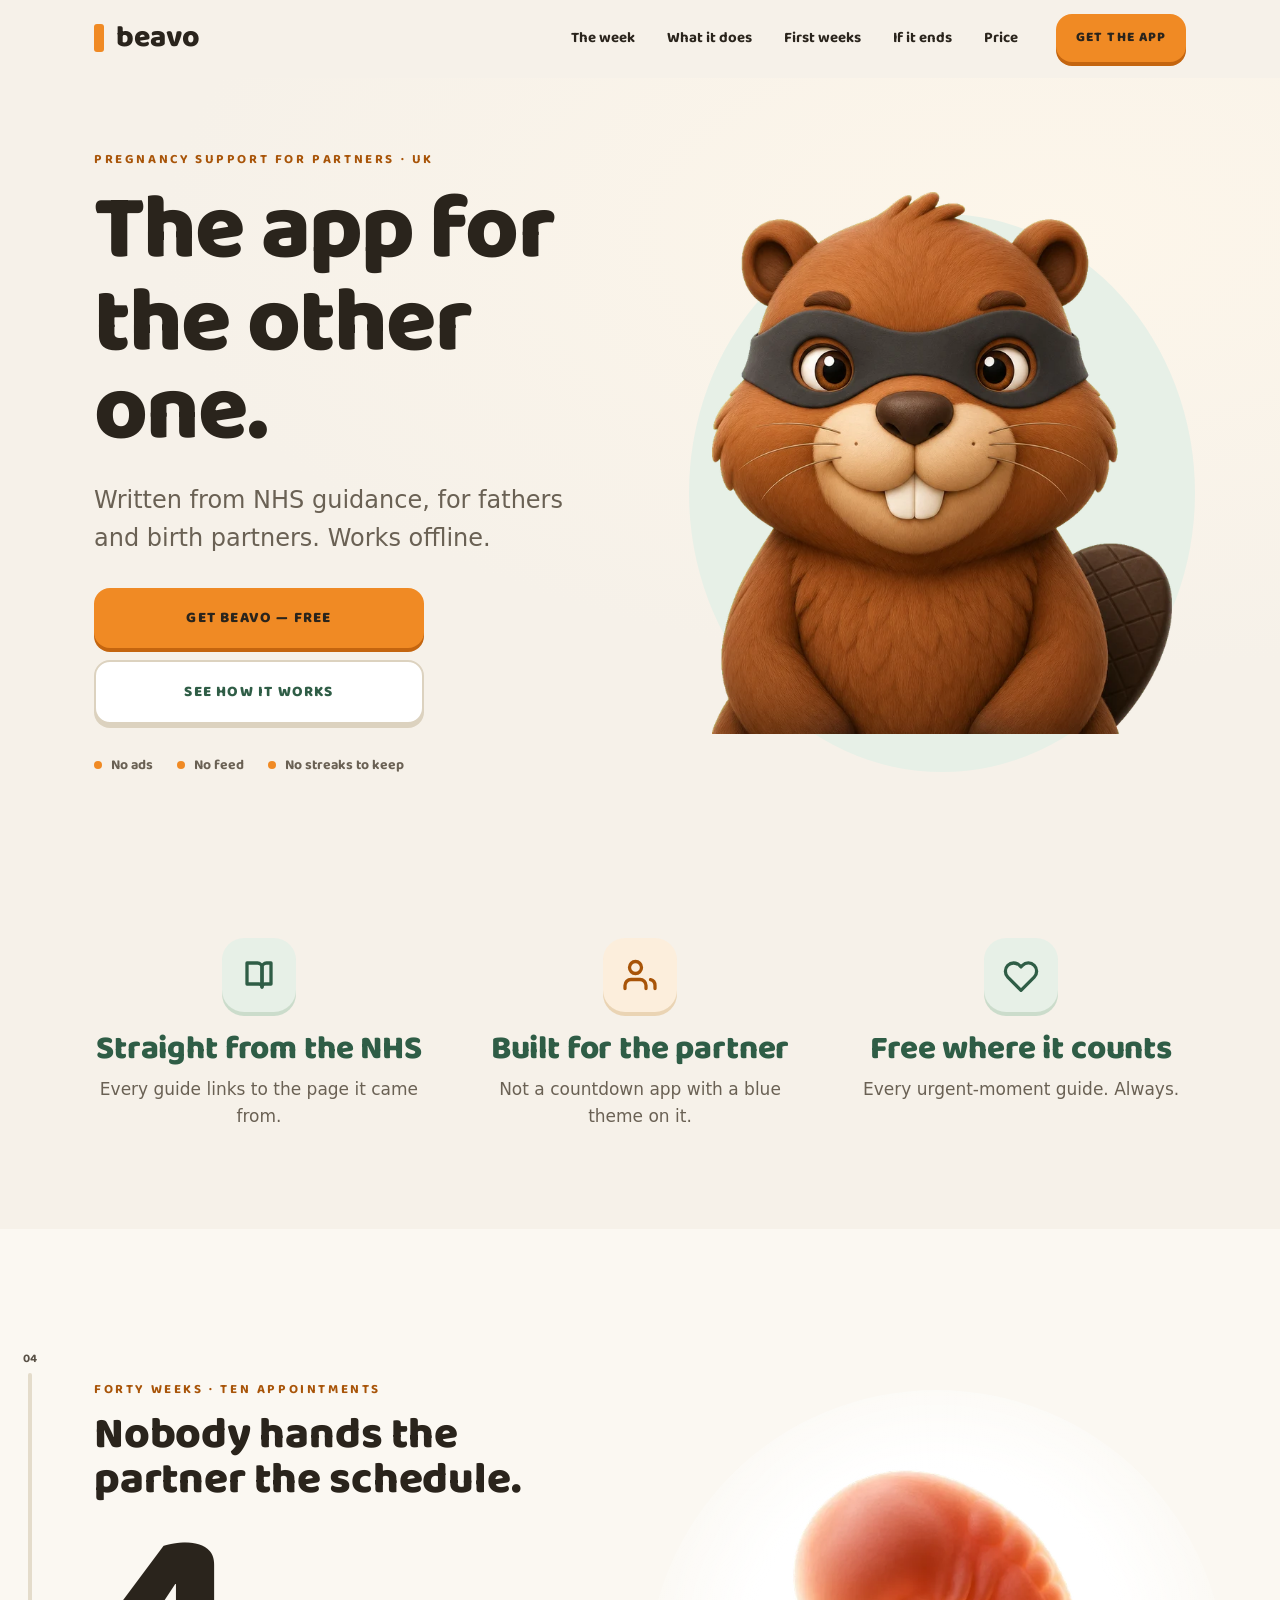
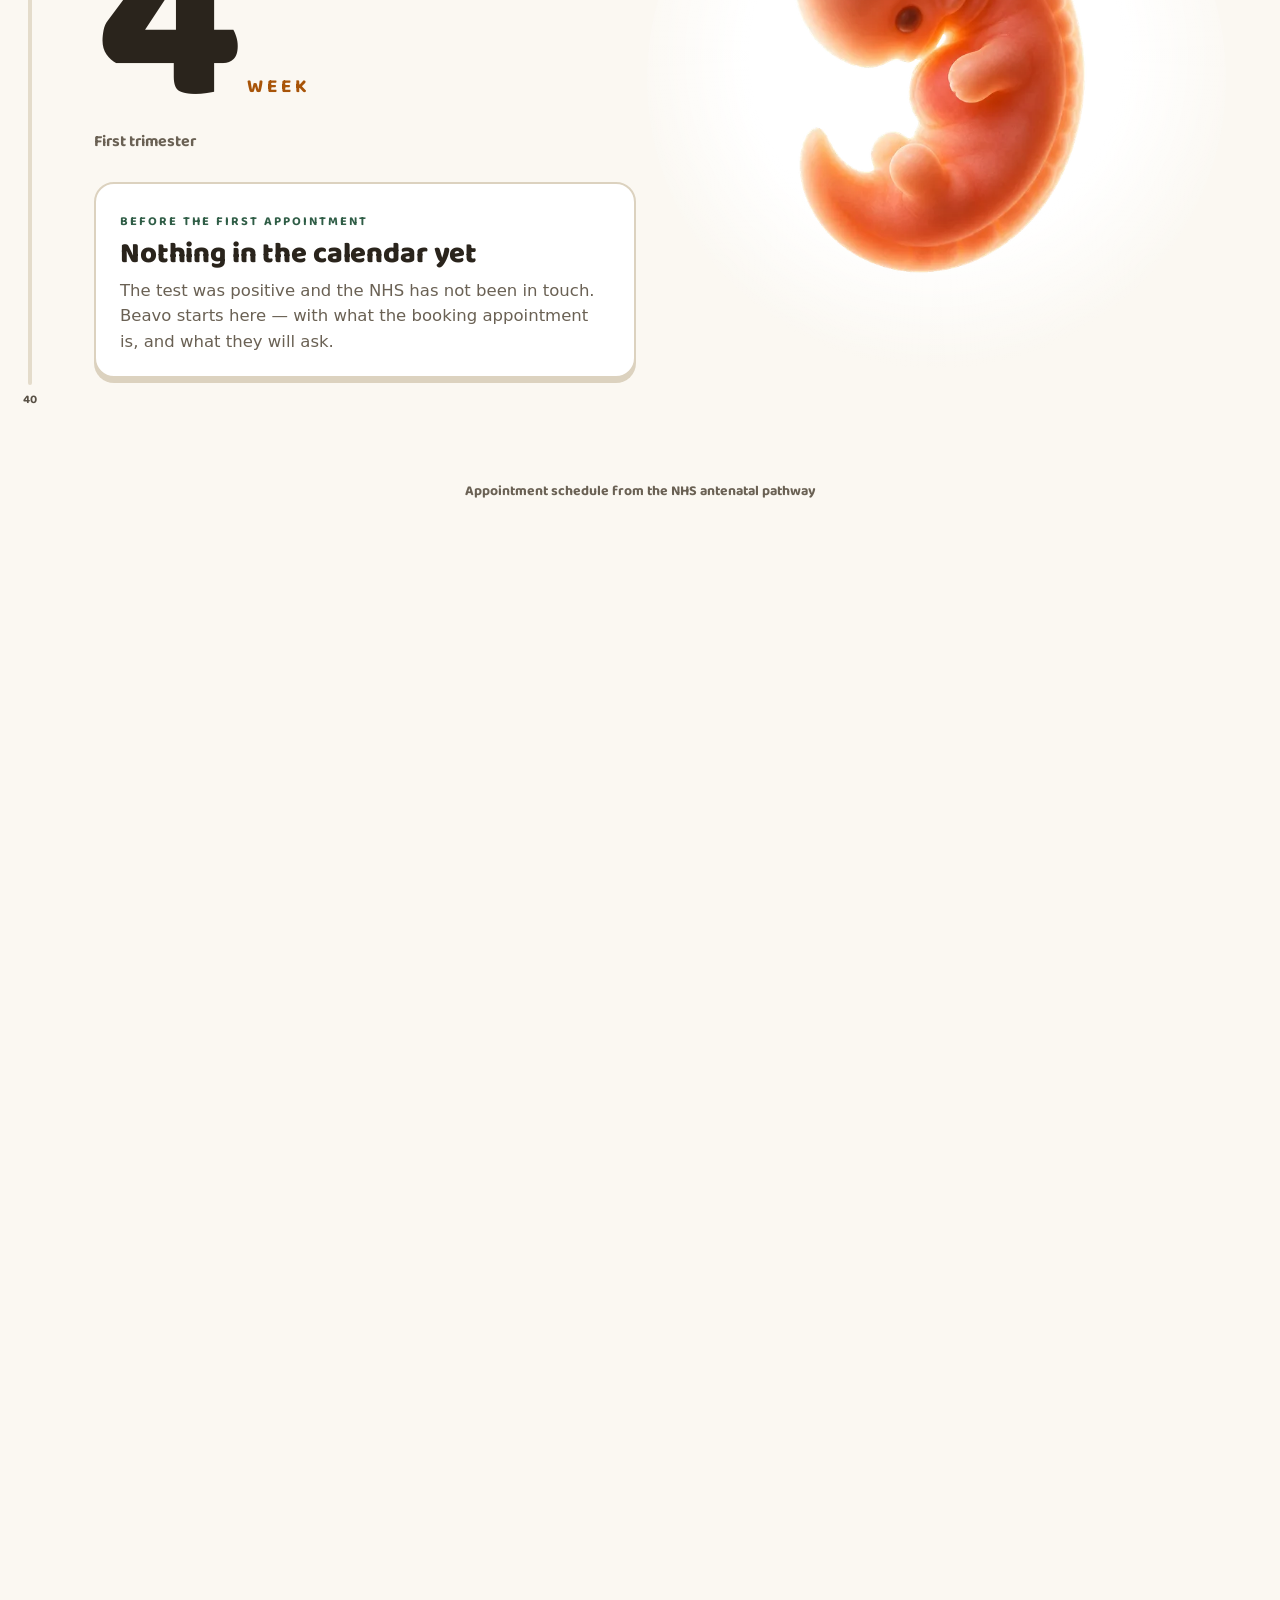
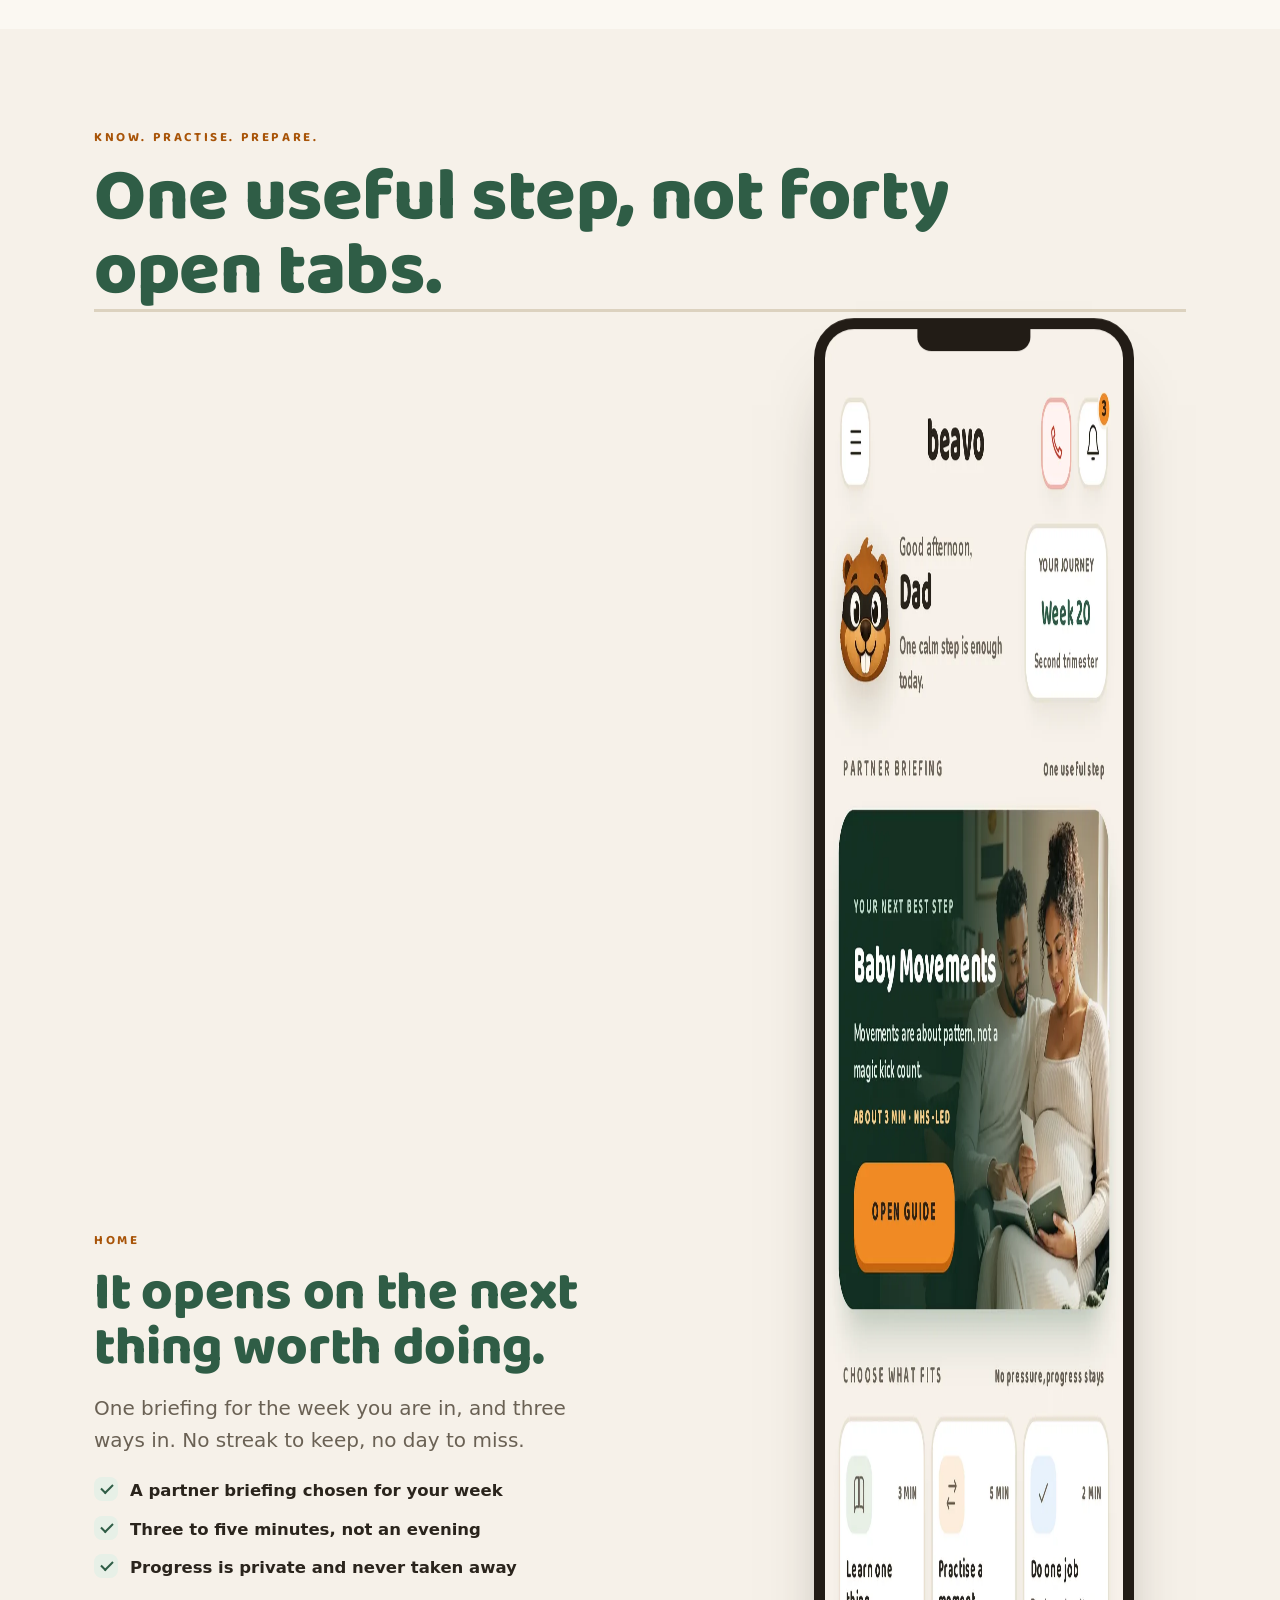
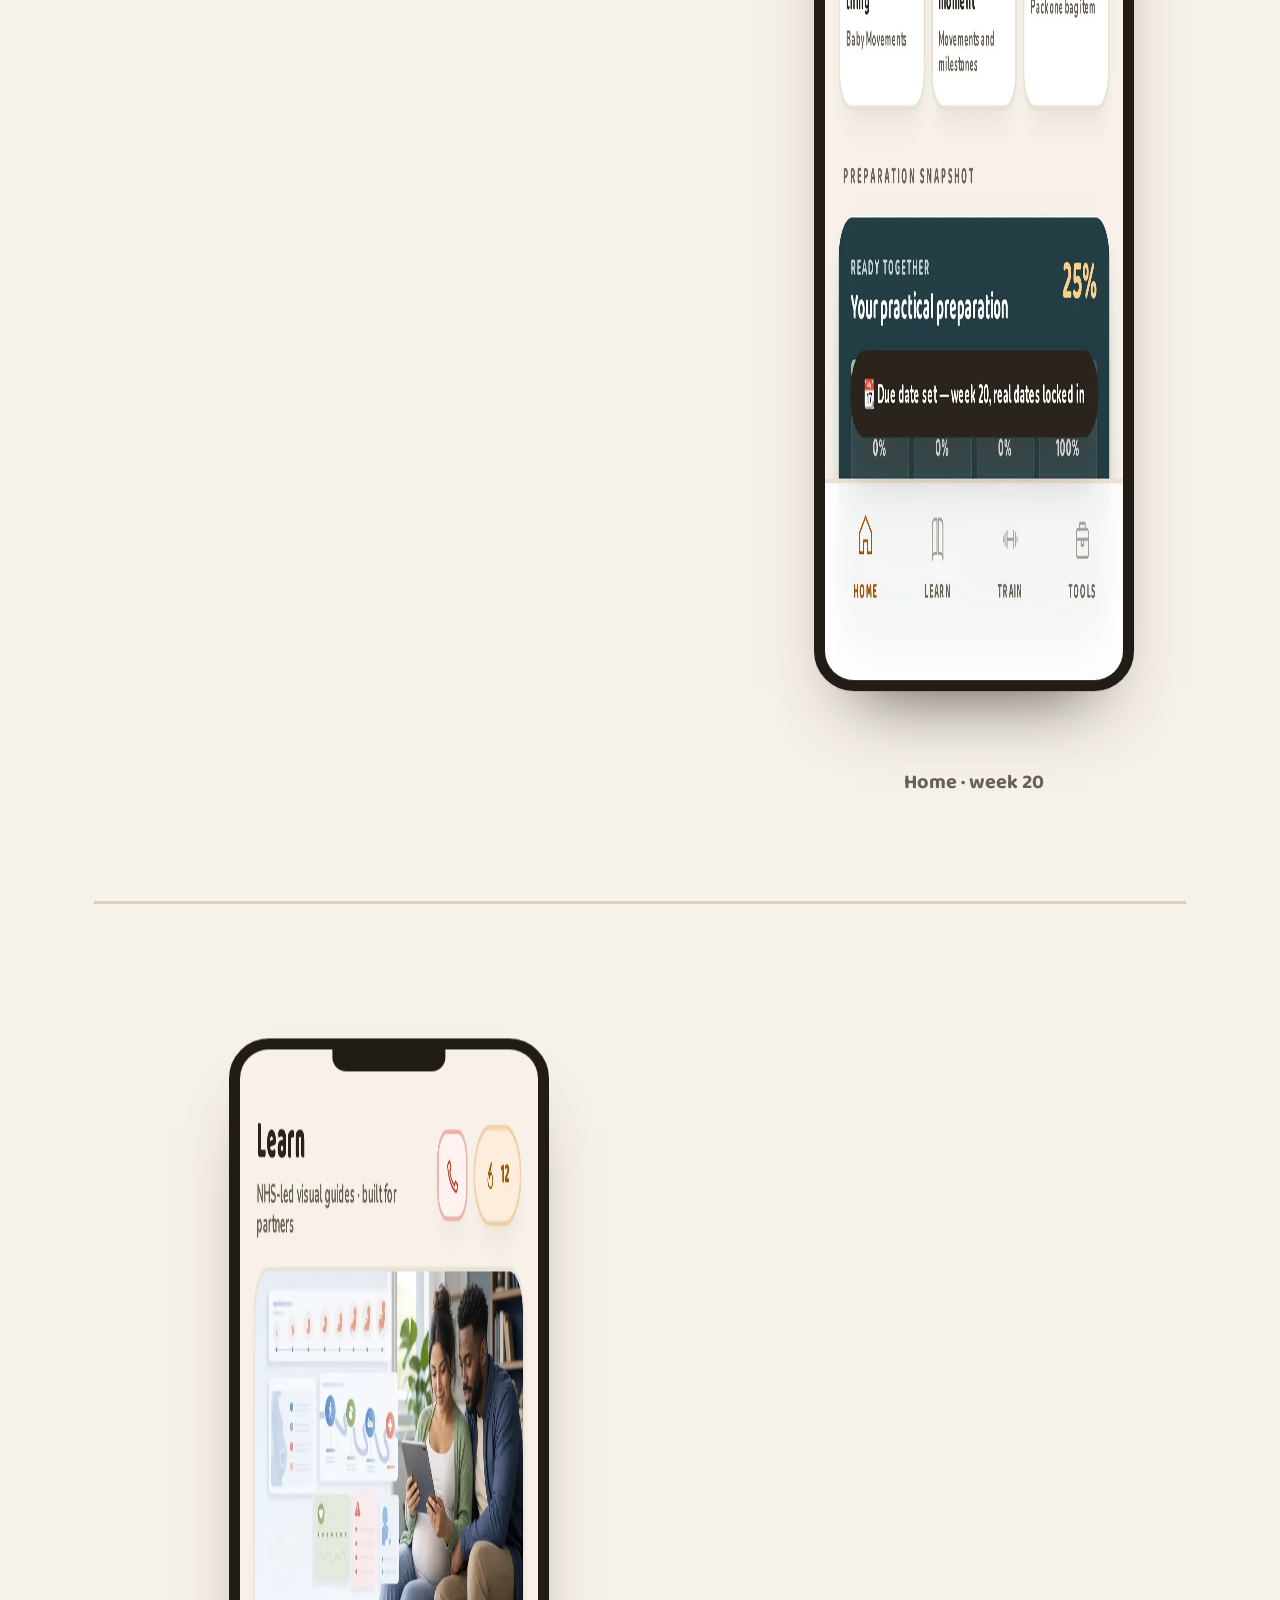
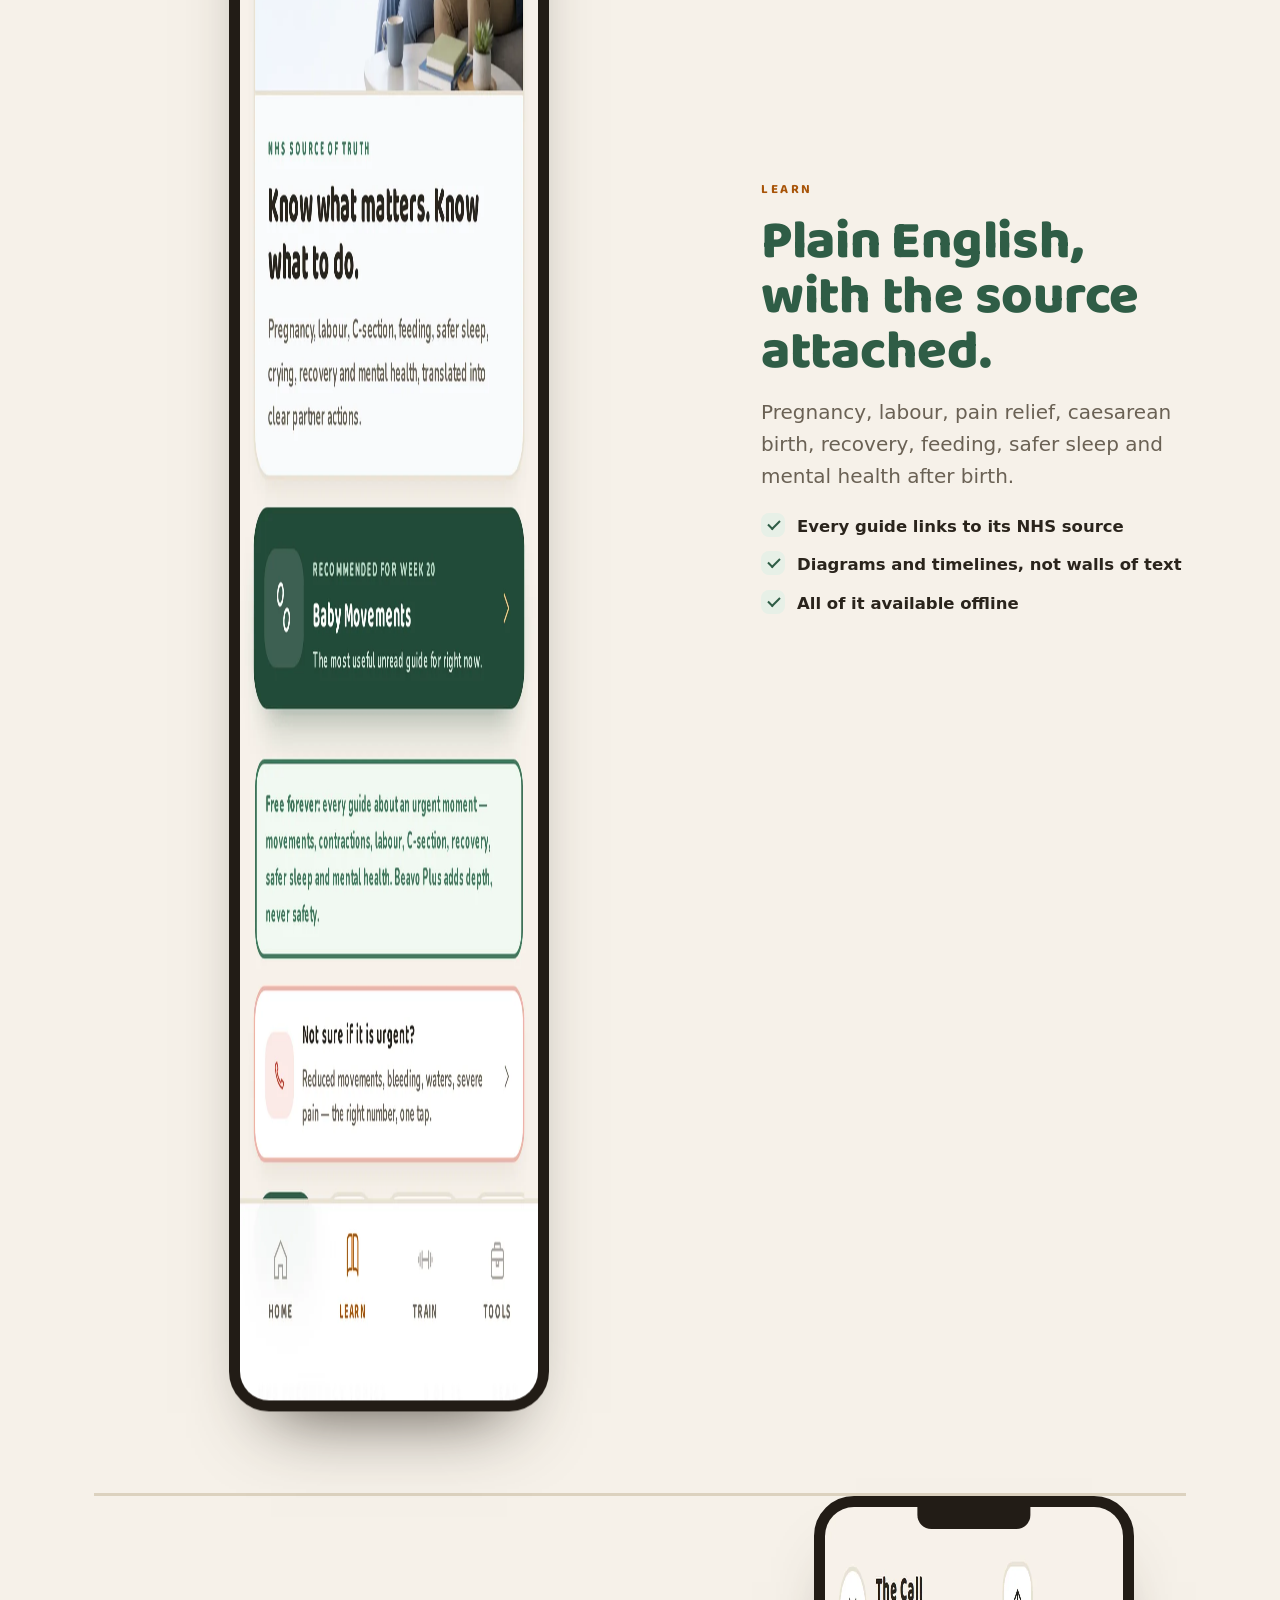
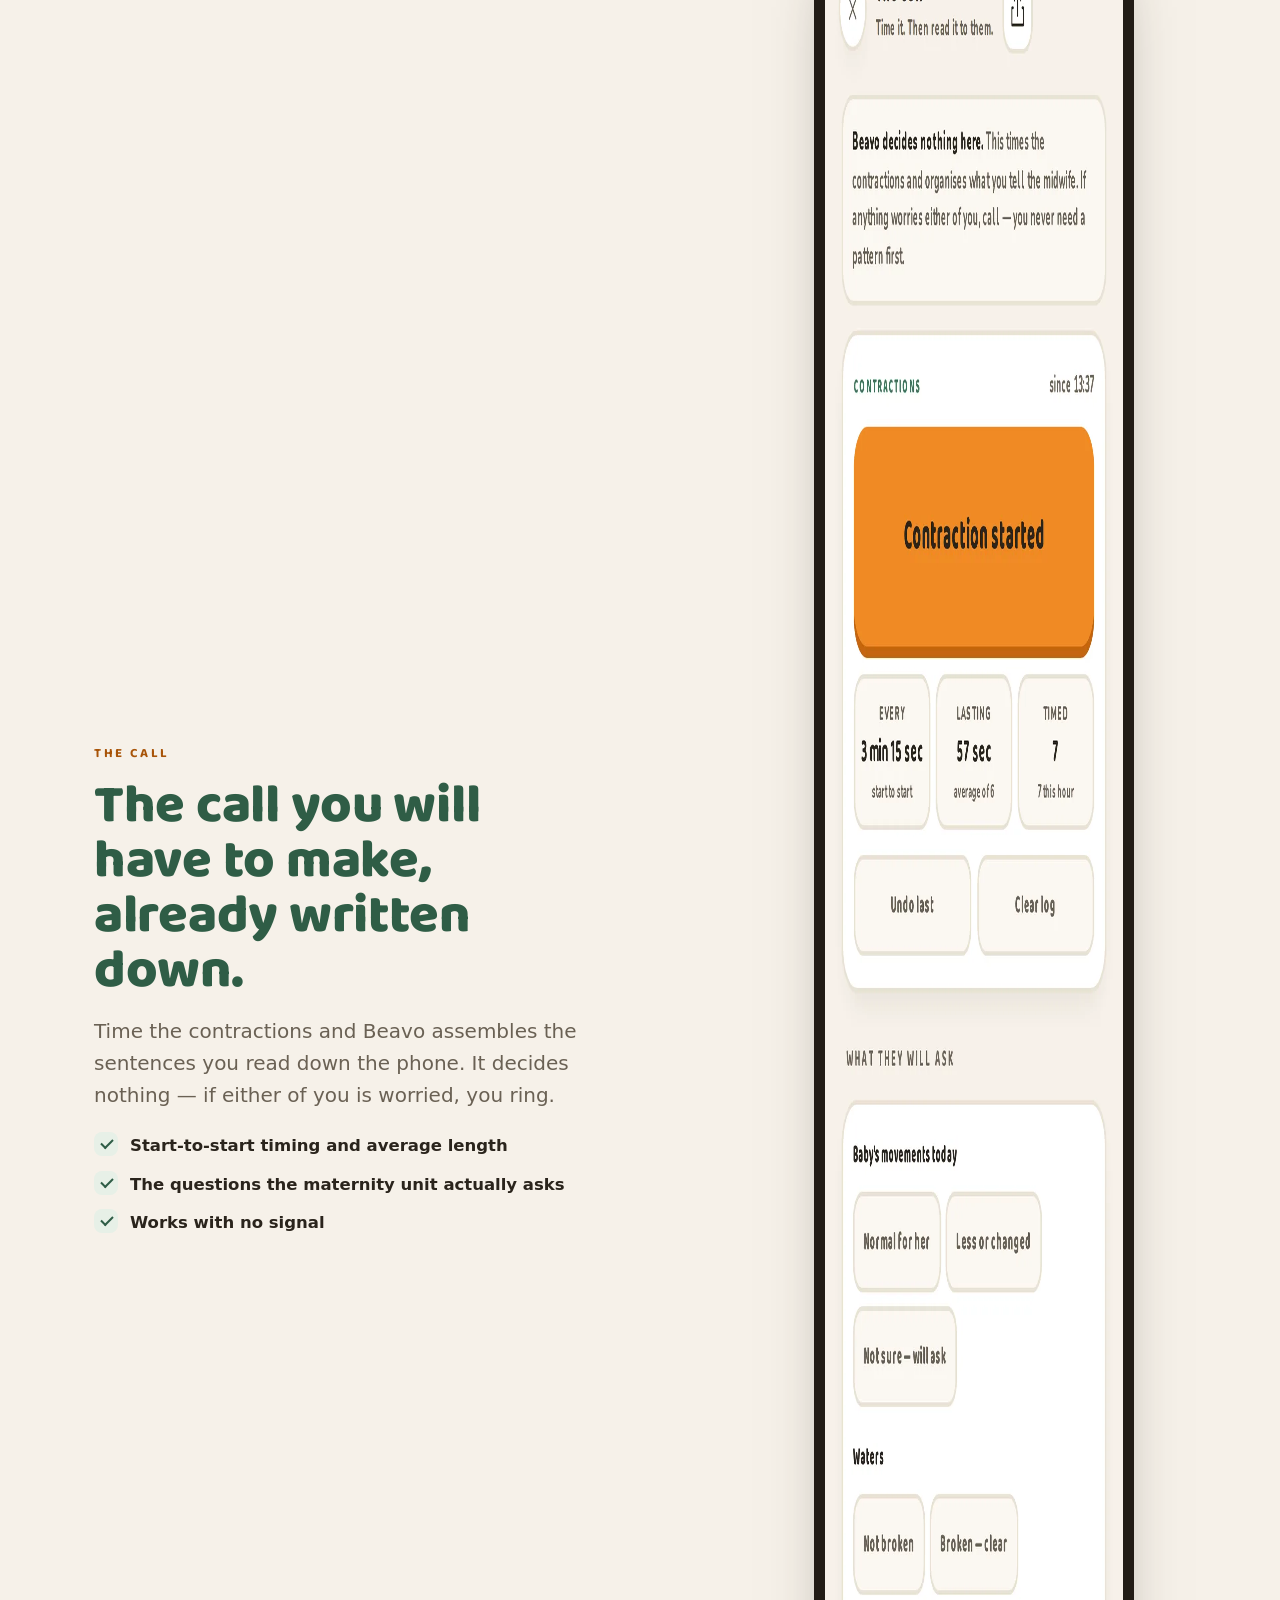
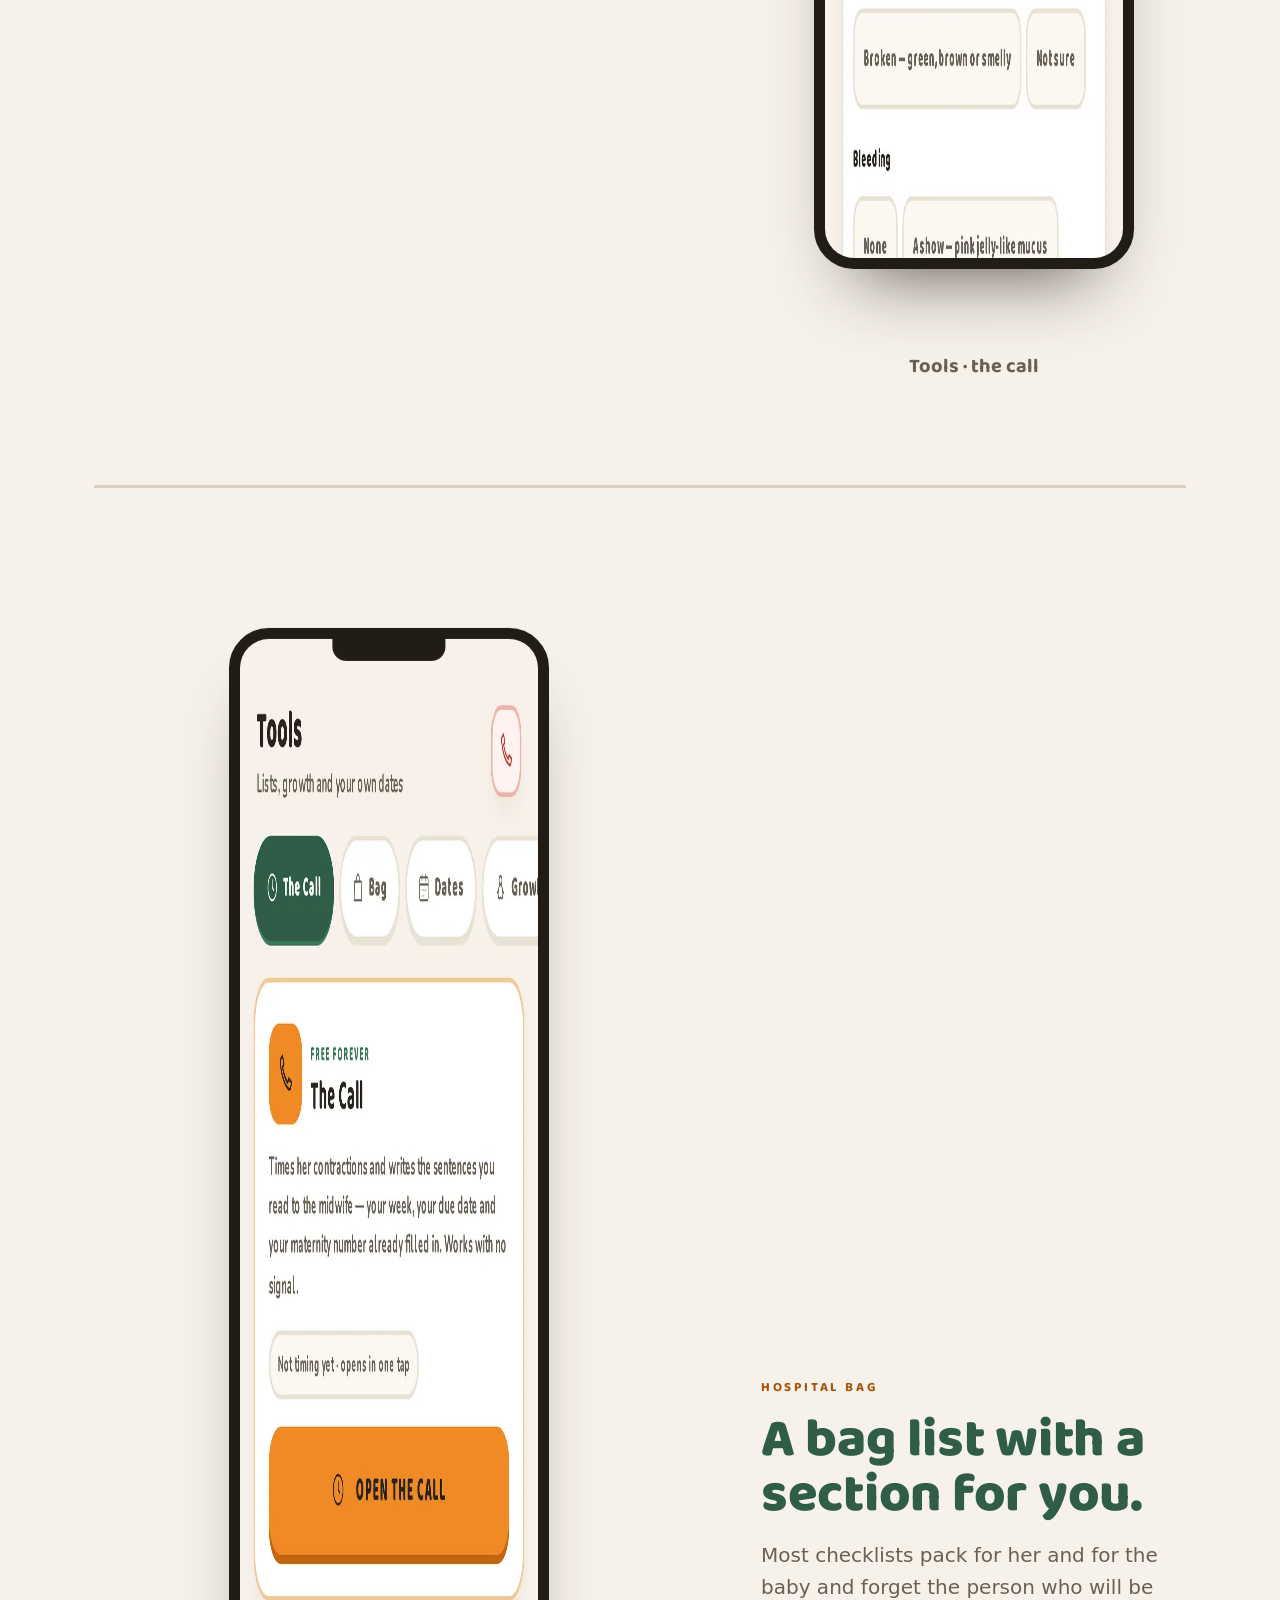
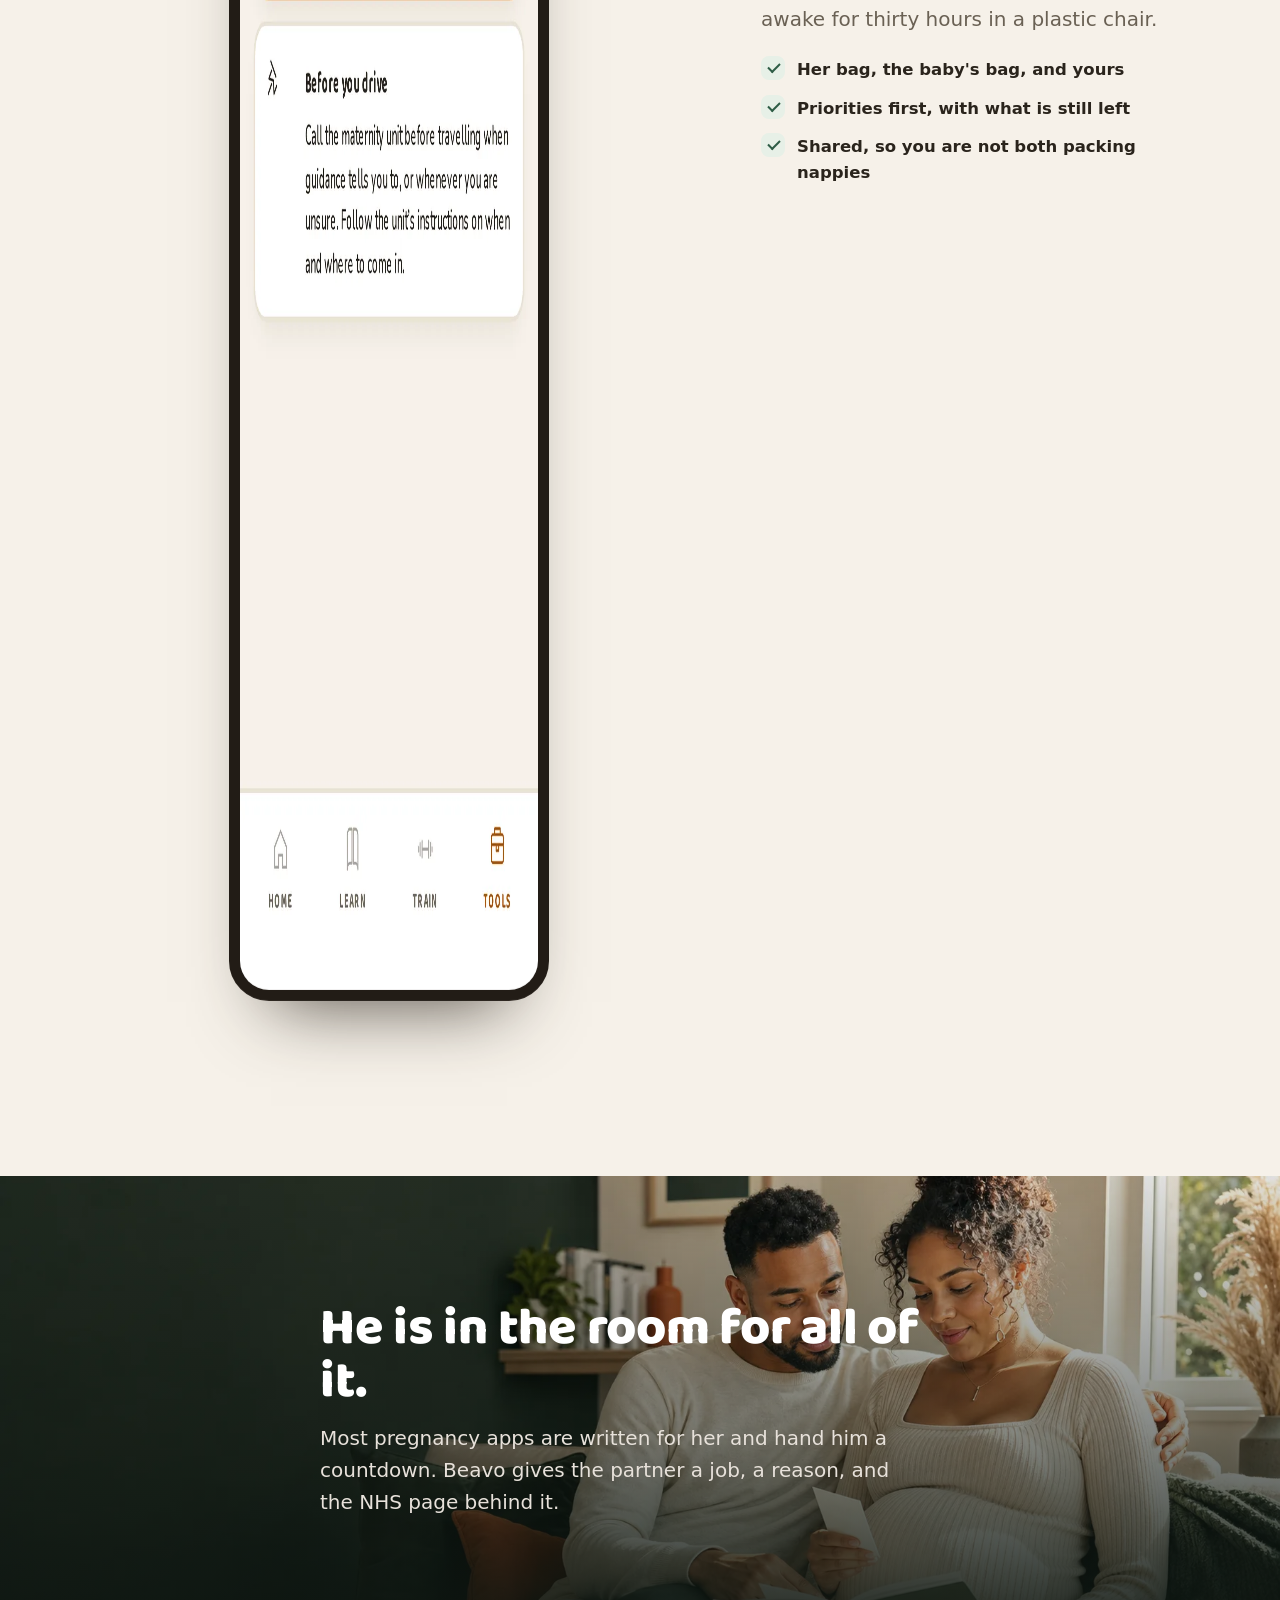
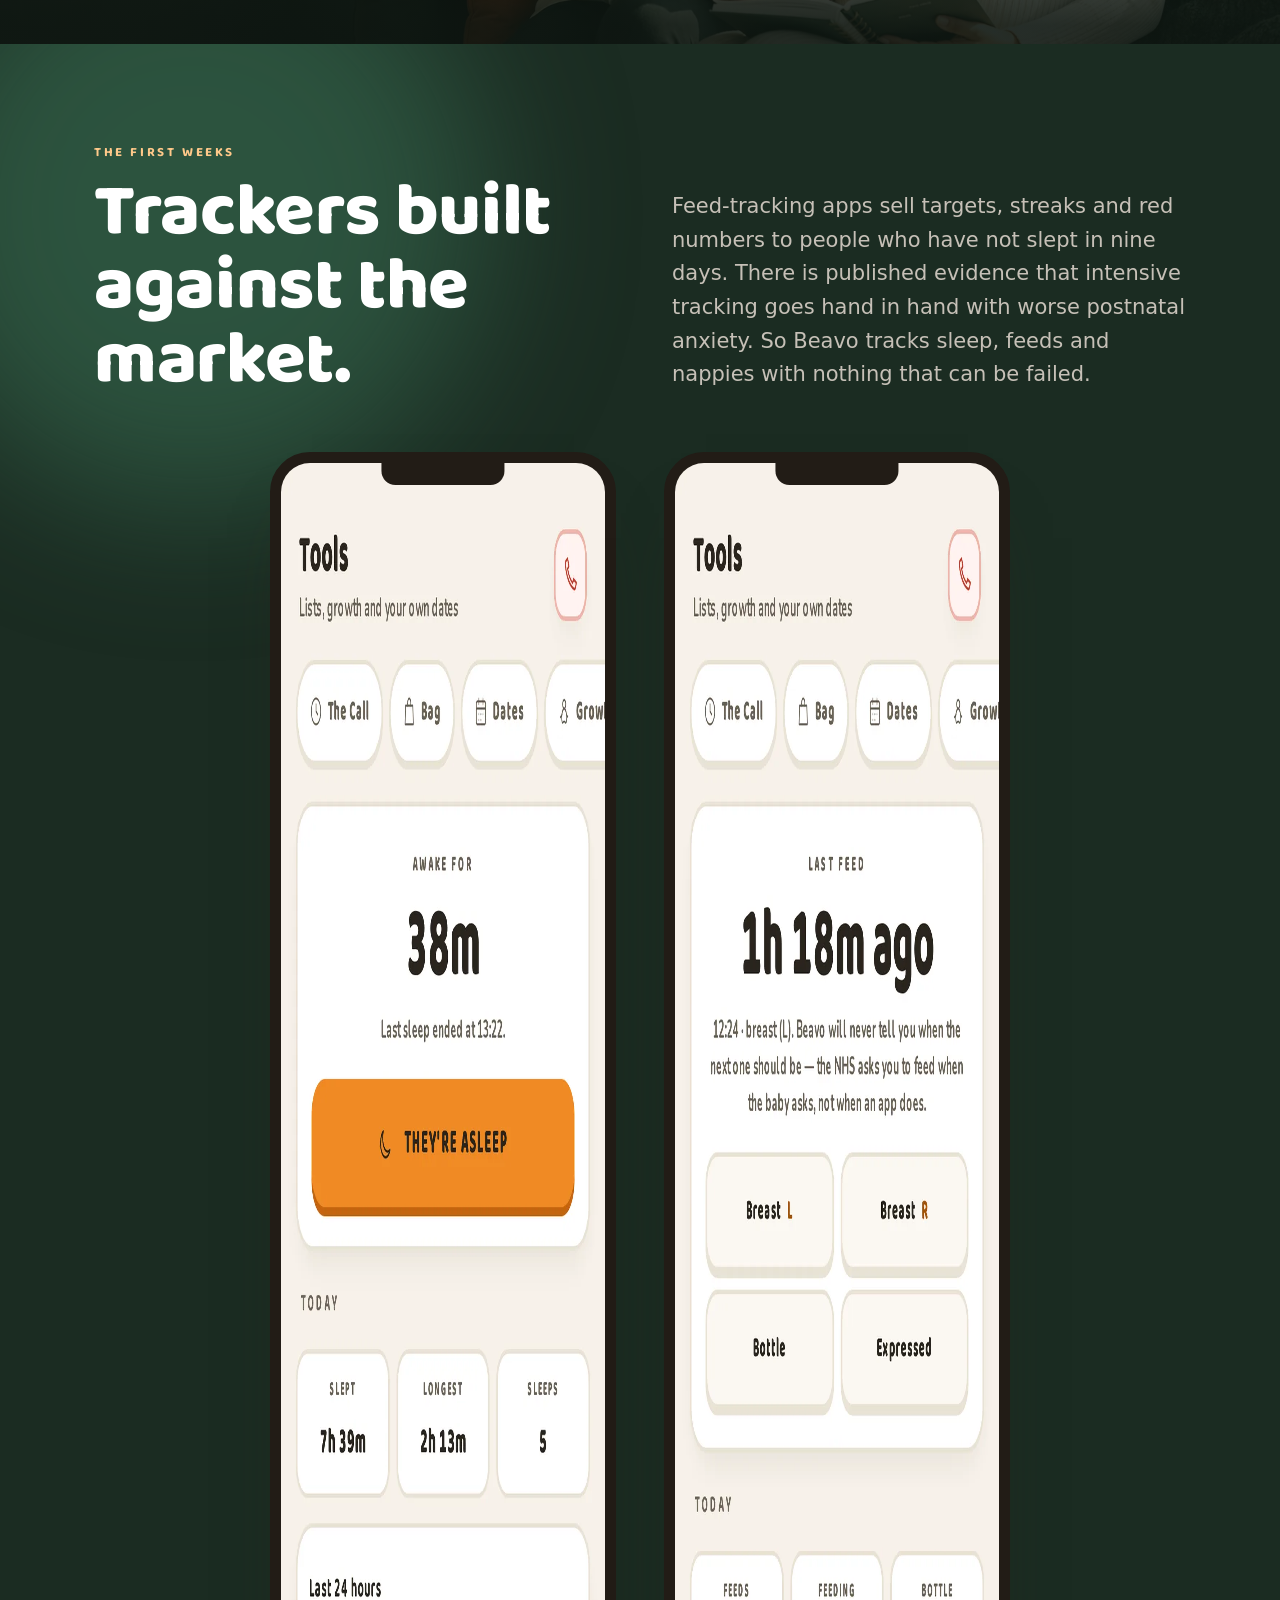
==== commit 200e0ea4: "Add files via upload" ====
--- a/index.html
+++ b/index.html
@@ -71,7 +71,7 @@
     /* ---------- progress + nav ---------- */
     #progress{position:fixed;top:0;left:0;height:4px;width:100%;transform:scaleX(0);transform-origin:0 50%;
       background:var(--orange);z-index:50;transition:opacity .8s ease}
-    header{position:fixed;top:0;left:0;right:0;z-index:40;background:rgba(246,241,233,.92);
+    header{position:fixed;top:0;left:0;right:0;z-index:40;background:rgba(246,241,233,.985);
       backdrop-filter:blur(14px);-webkit-backdrop-filter:blur(14px);
       border-bottom:2px solid transparent;transition:border-color .35s ease,box-shadow .35s ease}
     header.solid{border-bottom-color:var(--line);box-shadow:0 8px 22px -20px rgba(42,36,28,.5)}
@@ -313,13 +313,19 @@
       #week{height:340vh}
     }
     @media(max-width:680px){
-      .nav{flex-wrap:wrap;row-gap:0;padding-bottom:0;gap:12px;min-height:0}
+      /* The fixed header was taking 121px of an 844px screen. Slimmer
+         brand, tighter rows: about 96px, still two rows so the
+         navigation stays visible. */
+      .nav{flex-wrap:wrap;row-gap:0;padding:8px var(--pad) 0;gap:10px;min-height:0}
+      .brand{font-size:25px}
+      .brand i{height:23px;margin-right:9px}
+      .nav .btn{padding:11px 16px;min-height:42px;font-size:12.5px}
       .nav .btn{order:2}
       .links{order:3;width:100%;gap:0;overflow-x:auto;scrollbar-width:none;
         margin:0 calc(var(--pad)*-1);padding:0 calc(var(--pad) - 8px);border-top:1px solid rgba(255,255,255,.2)}
       header.solid .links{border-top-color:var(--line)}
       .links::-webkit-scrollbar{display:none}
-      .links a{flex:none;min-height:48px;padding:0 9px;font-size:14px;white-space:nowrap;border-radius:0}
+      .links a{flex:none;min-height:44px;padding:0 9px;font-size:13.5px;white-space:nowrap;border-radius:0}
       .rail{display:none}
       .hero{padding-top:146px}
       .hero .inner{grid-template-columns:1fr;gap:12px}
@@ -328,7 +334,13 @@
       .hero .lead{font-size:18.5px;margin-bottom:26px}
       .actions{max-width:none}
       .duo{grid-template-columns:1fr;gap:28px;max-width:270px}
-      .arrow{width:46px}
+      .swap{flex-direction:column;align-items:center;gap:6px}
+      .tile{width:auto}
+      .tile span{min-height:0}
+      .arrow{width:3px;height:54px;margin:10px 0;border-radius:2px}
+      .arrow:after{right:auto;left:-5px;top:auto;bottom:0;transform:rotate(135deg)}
+      .arrow b{width:100%;height:0;transition:height 1.2s var(--ease) .35s}
+      #quiet.in .arrow b{height:100%}
       .fgrid{grid-template-columns:1fr;gap:26px}
     }
     @media(prefers-reduced-motion:reduce){
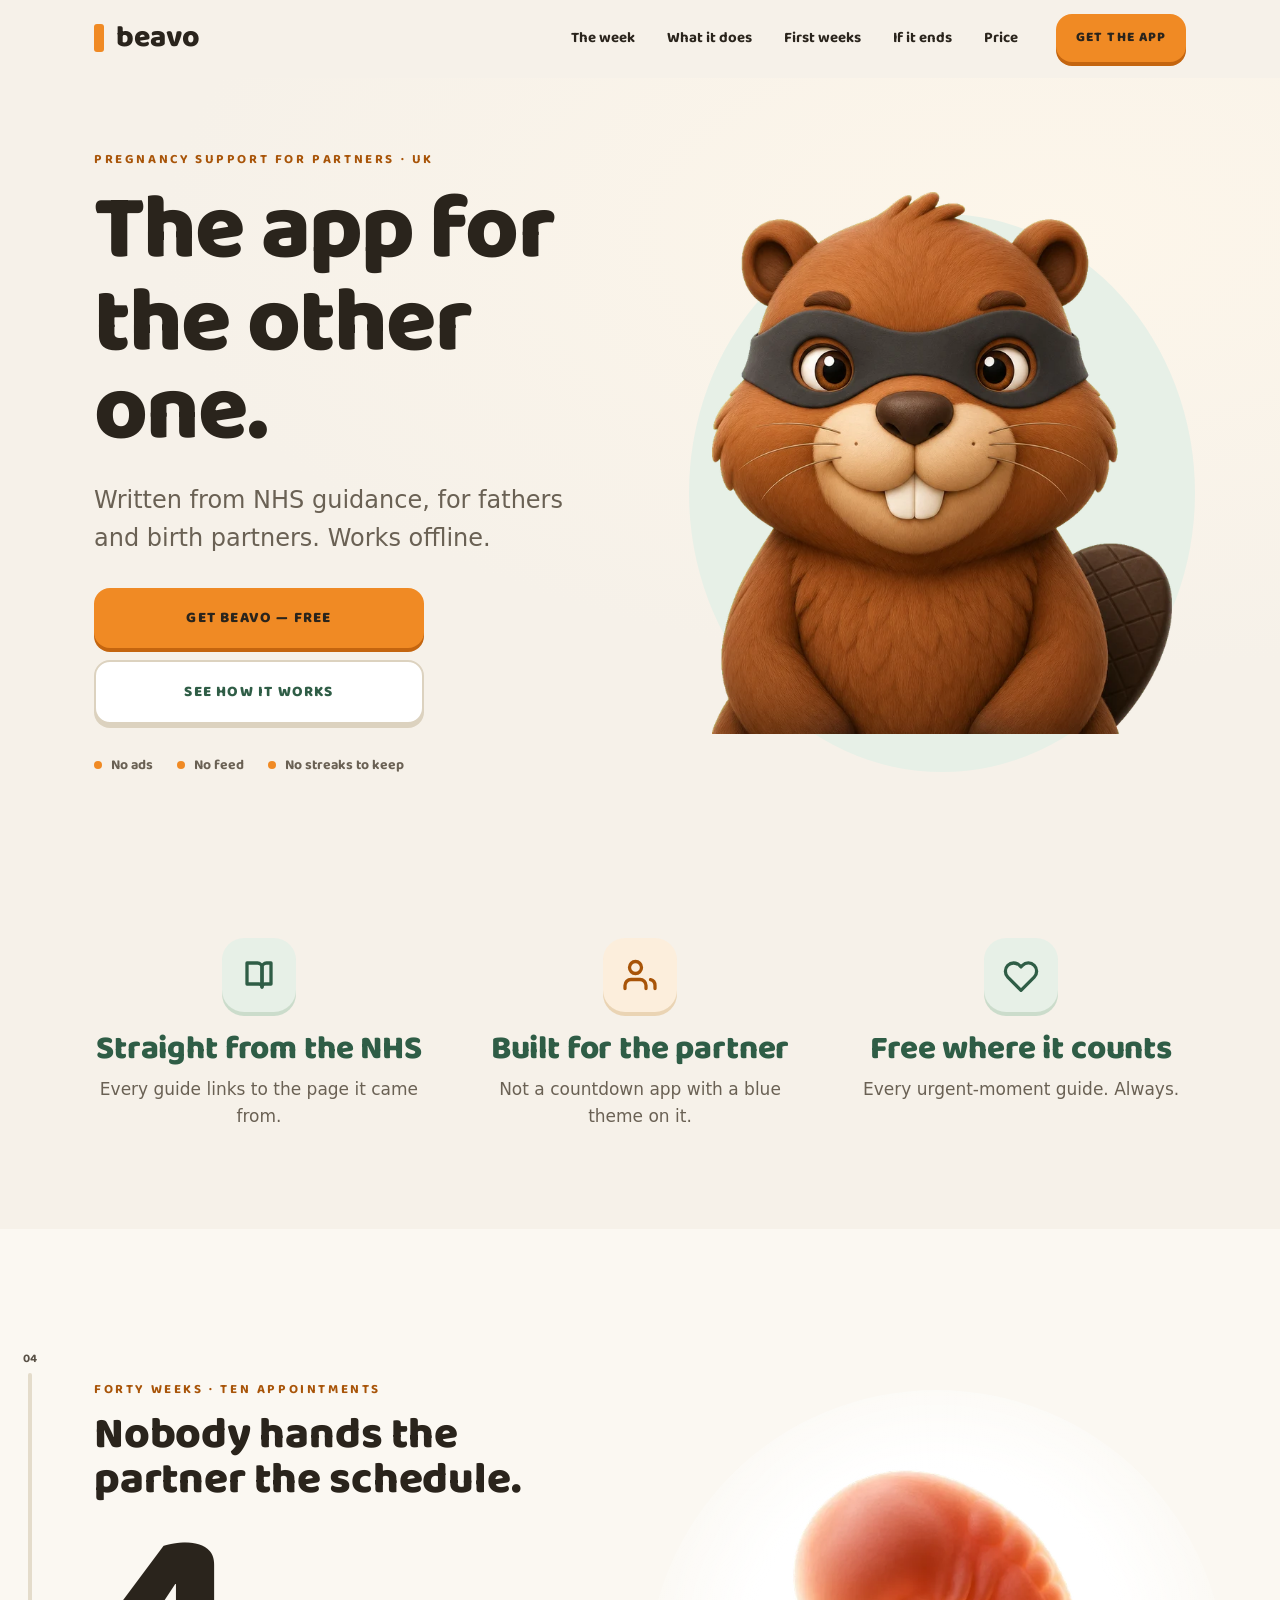
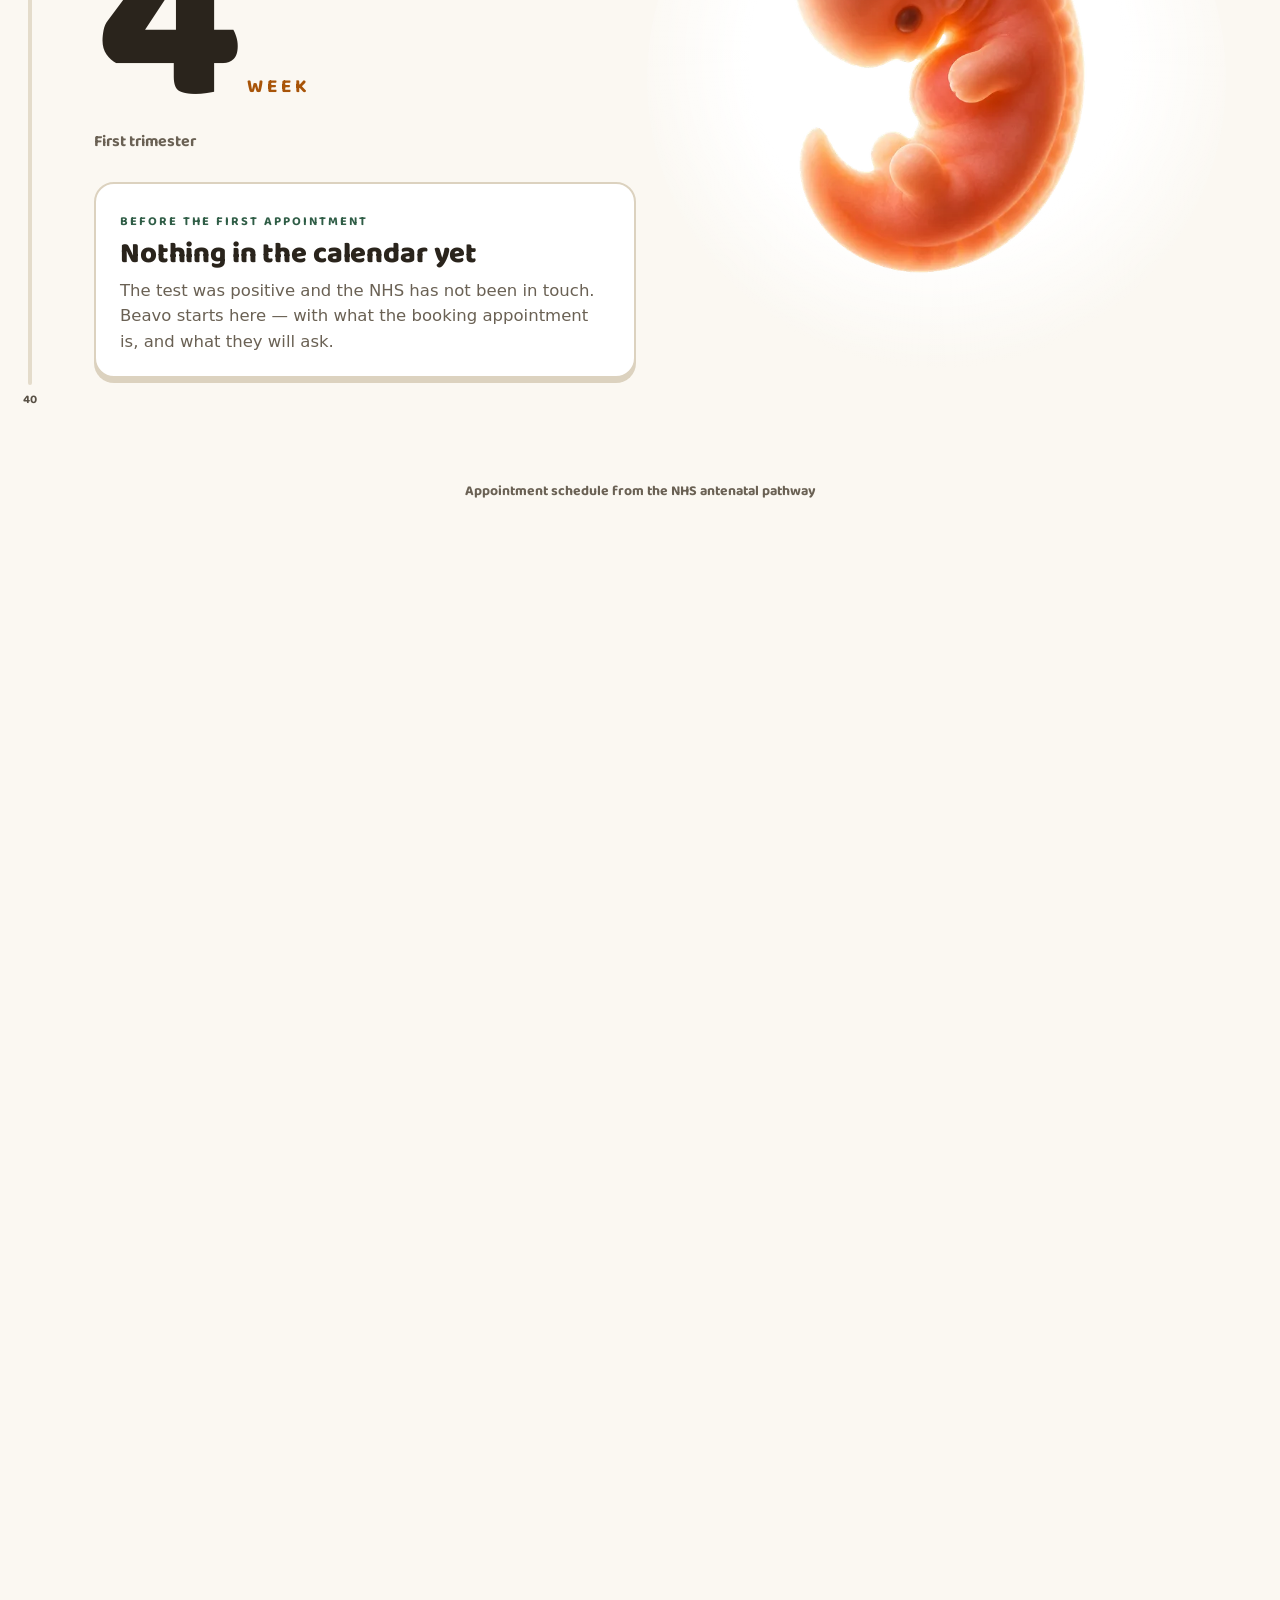
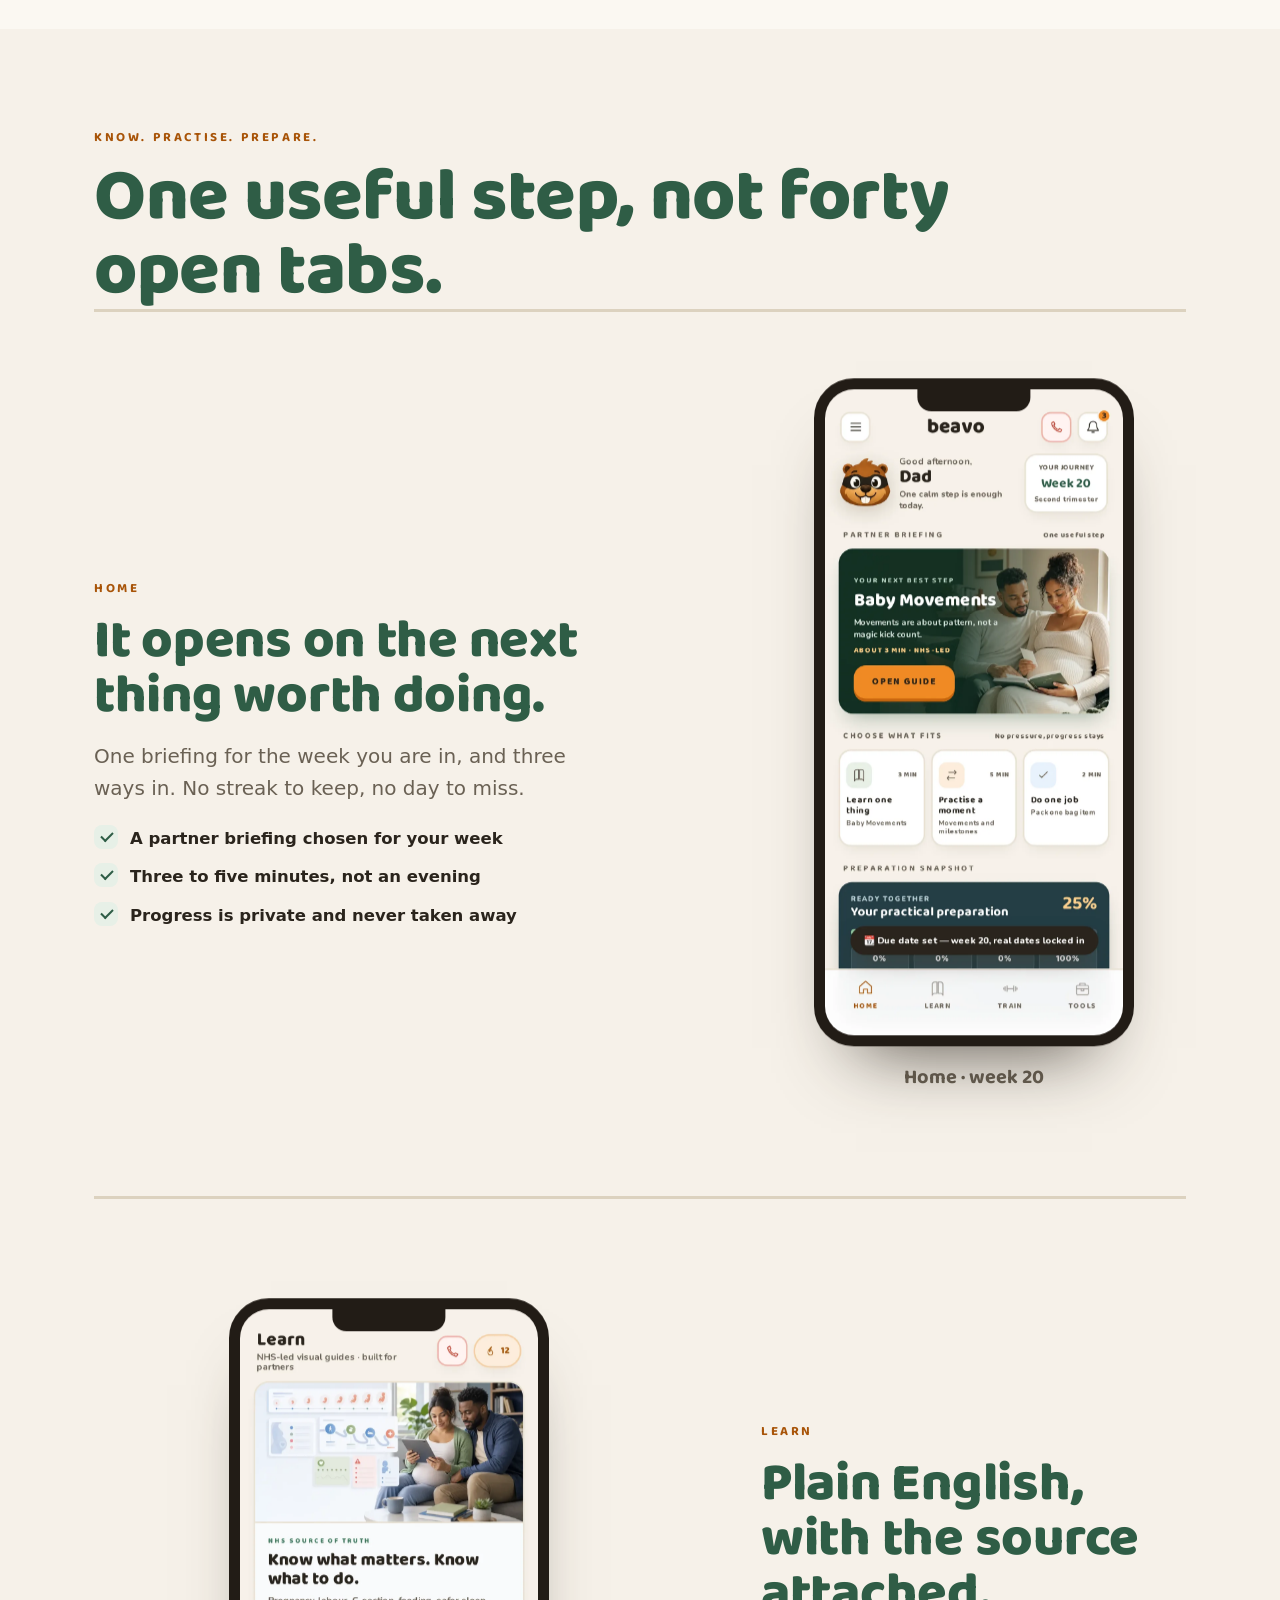
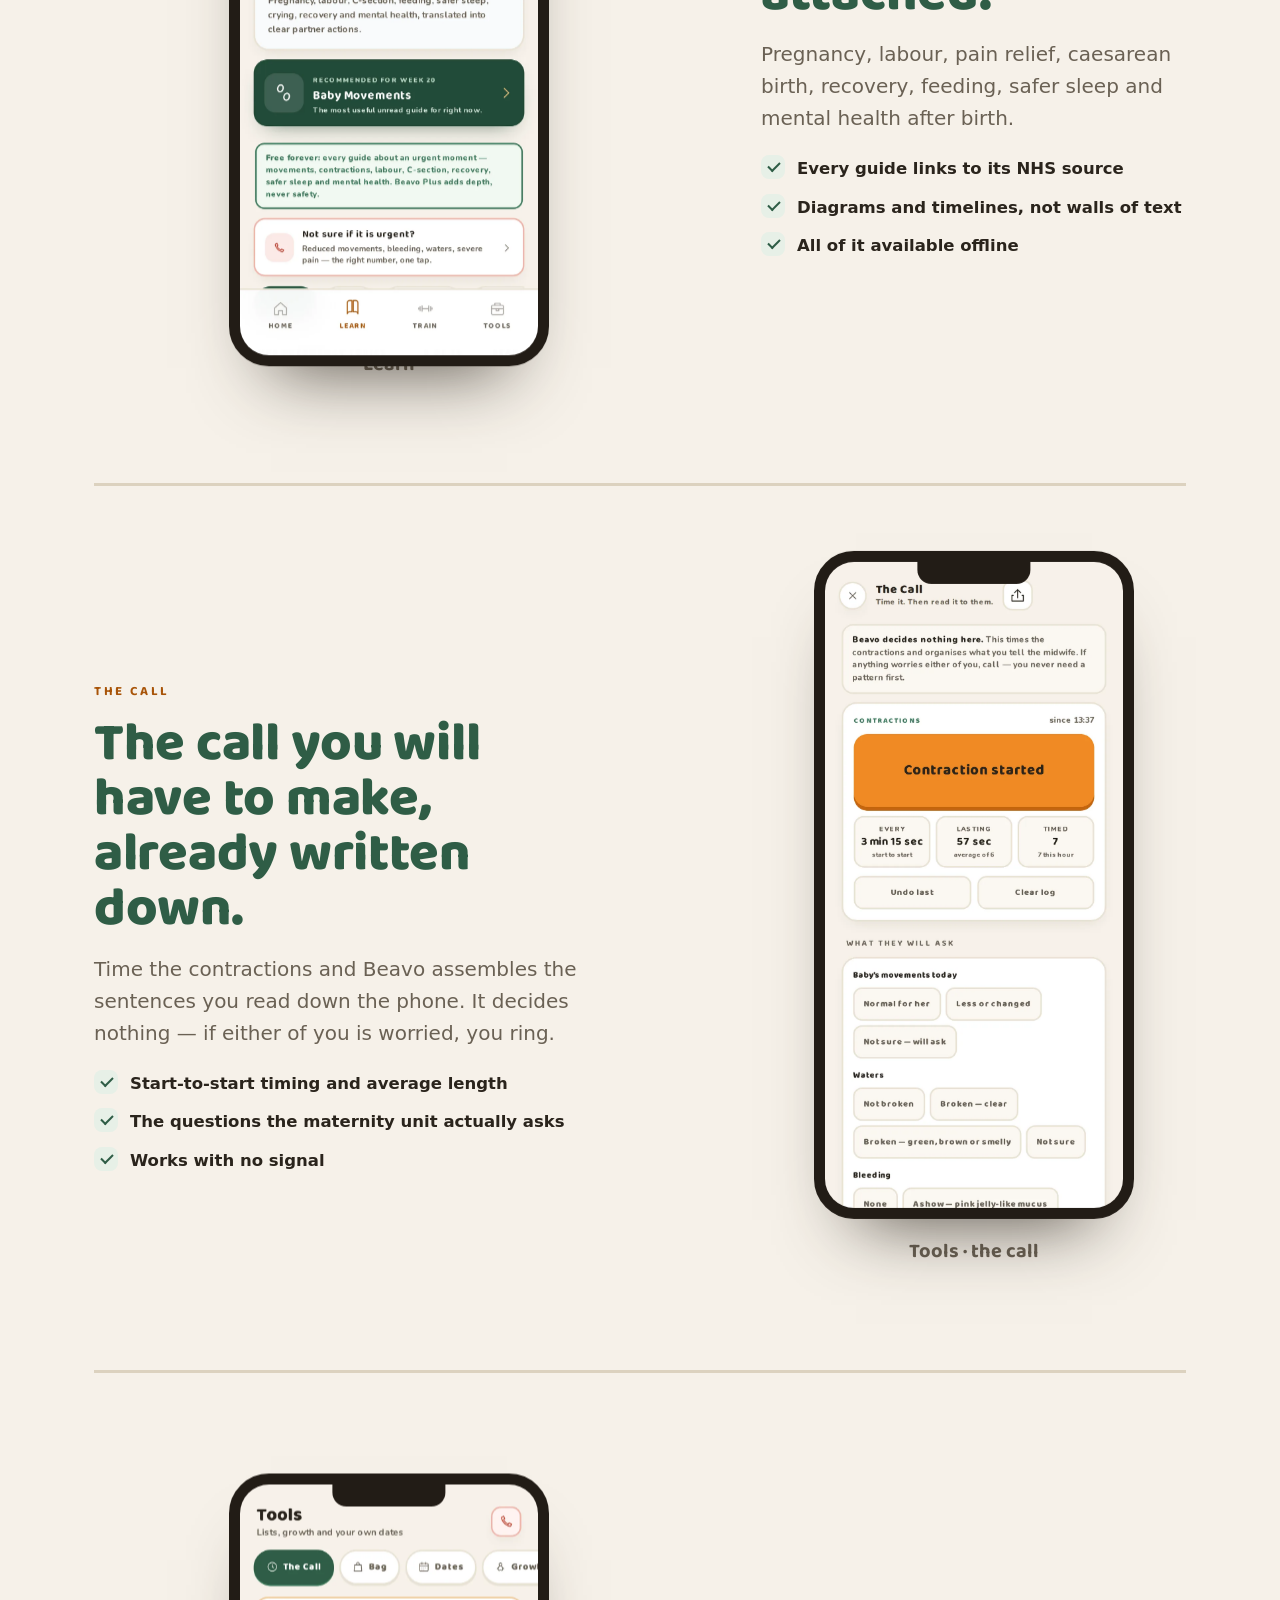
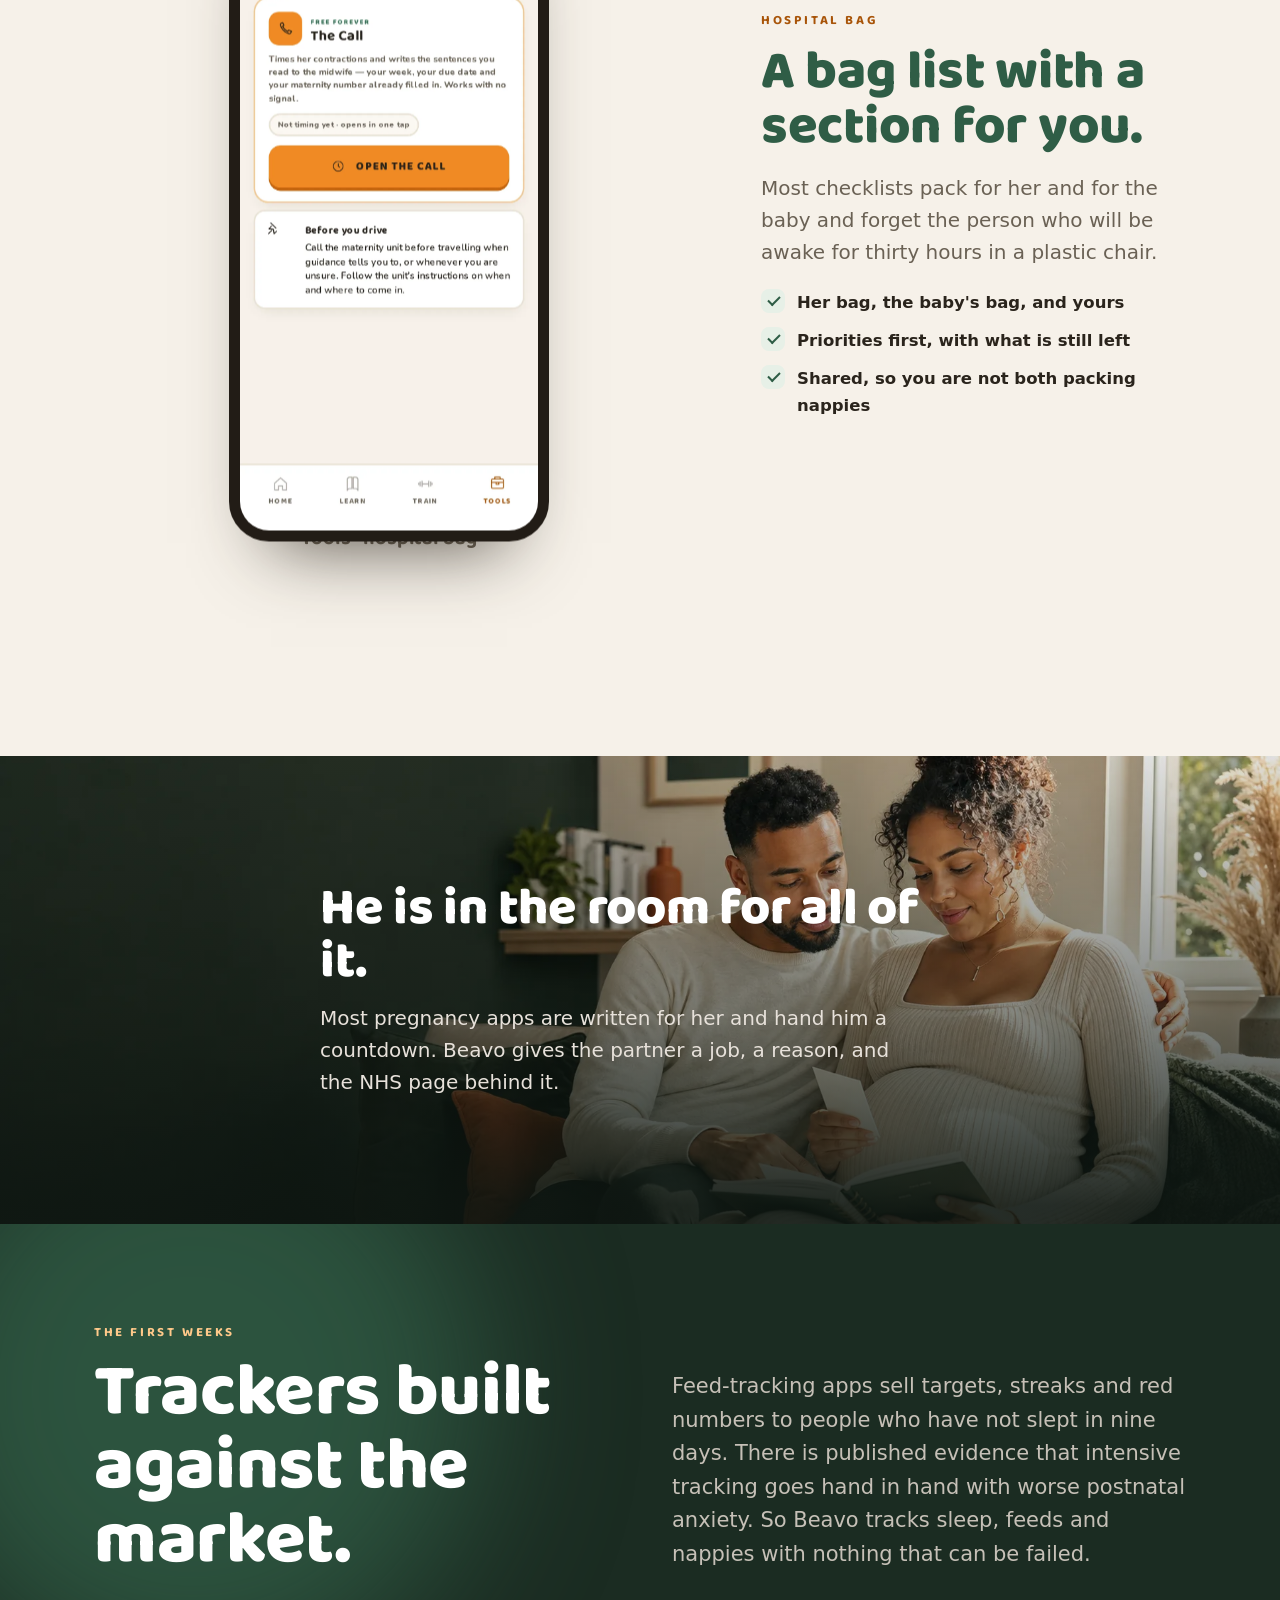
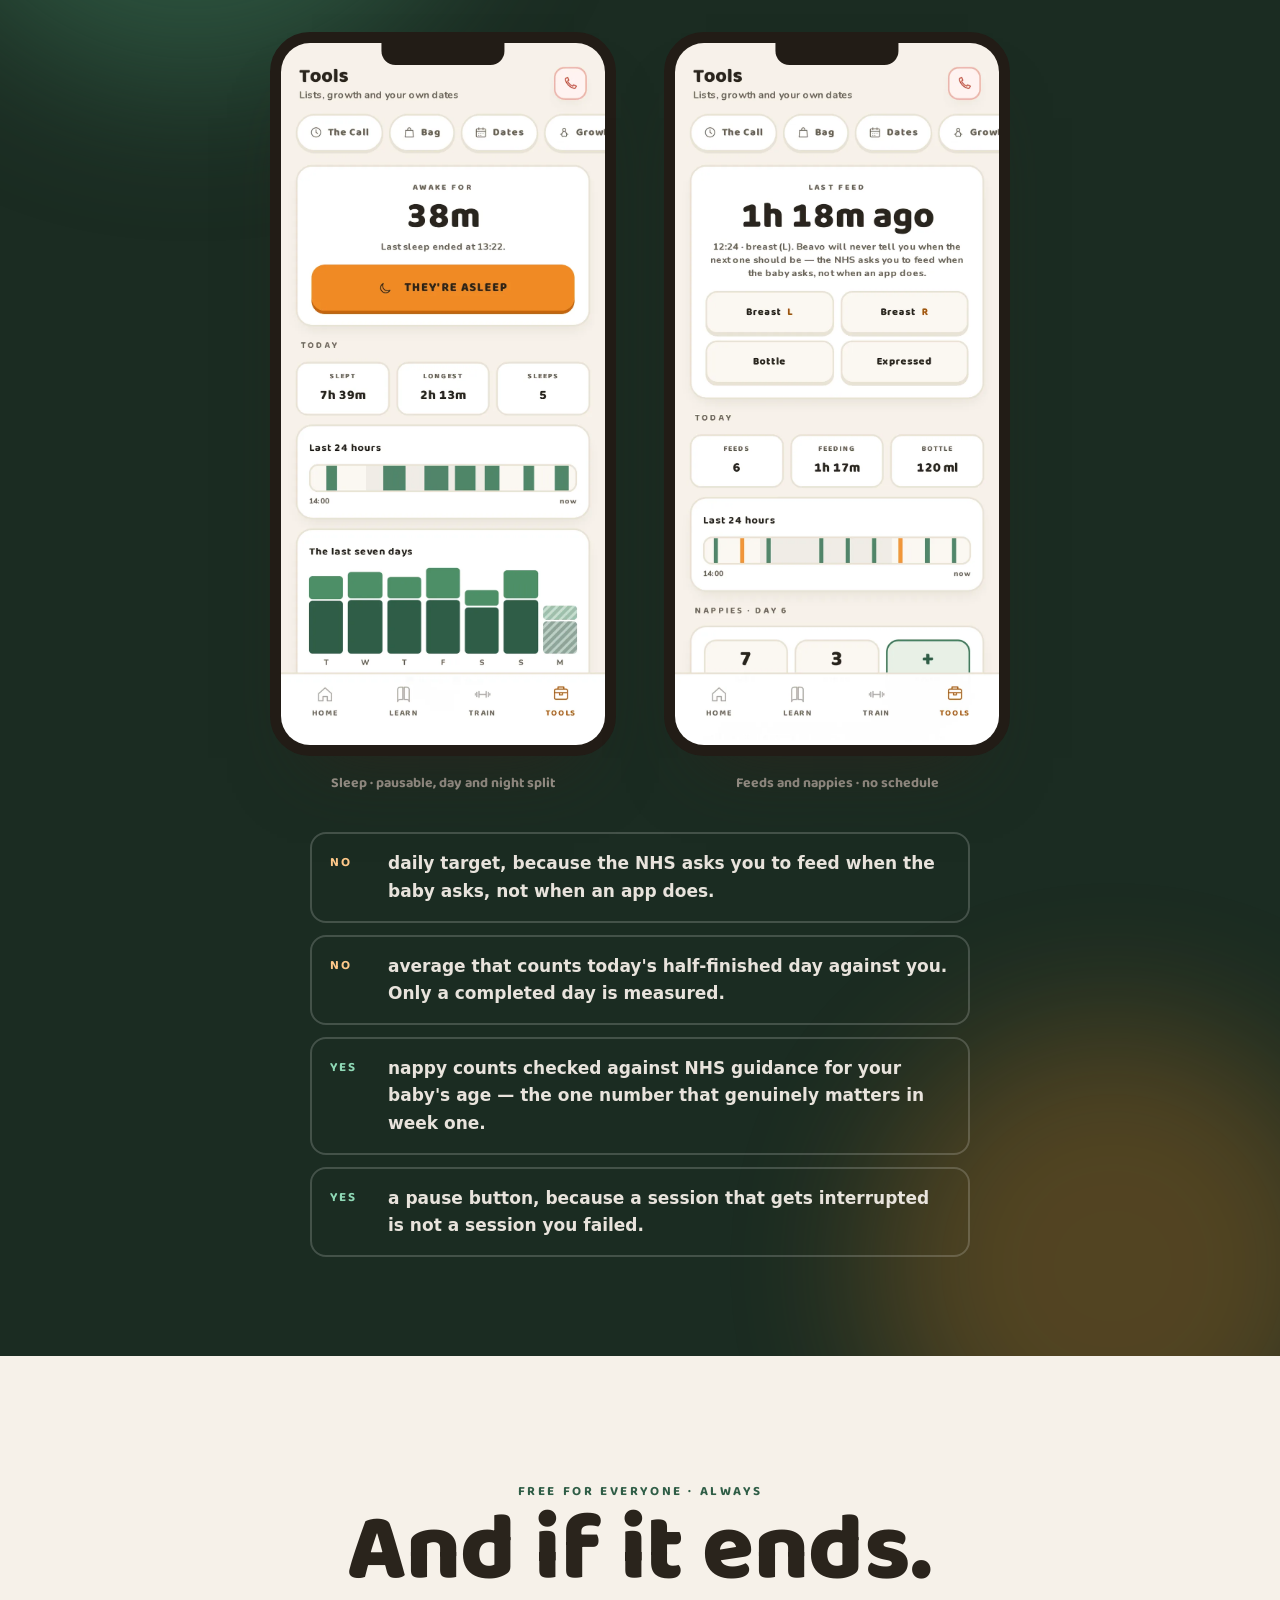
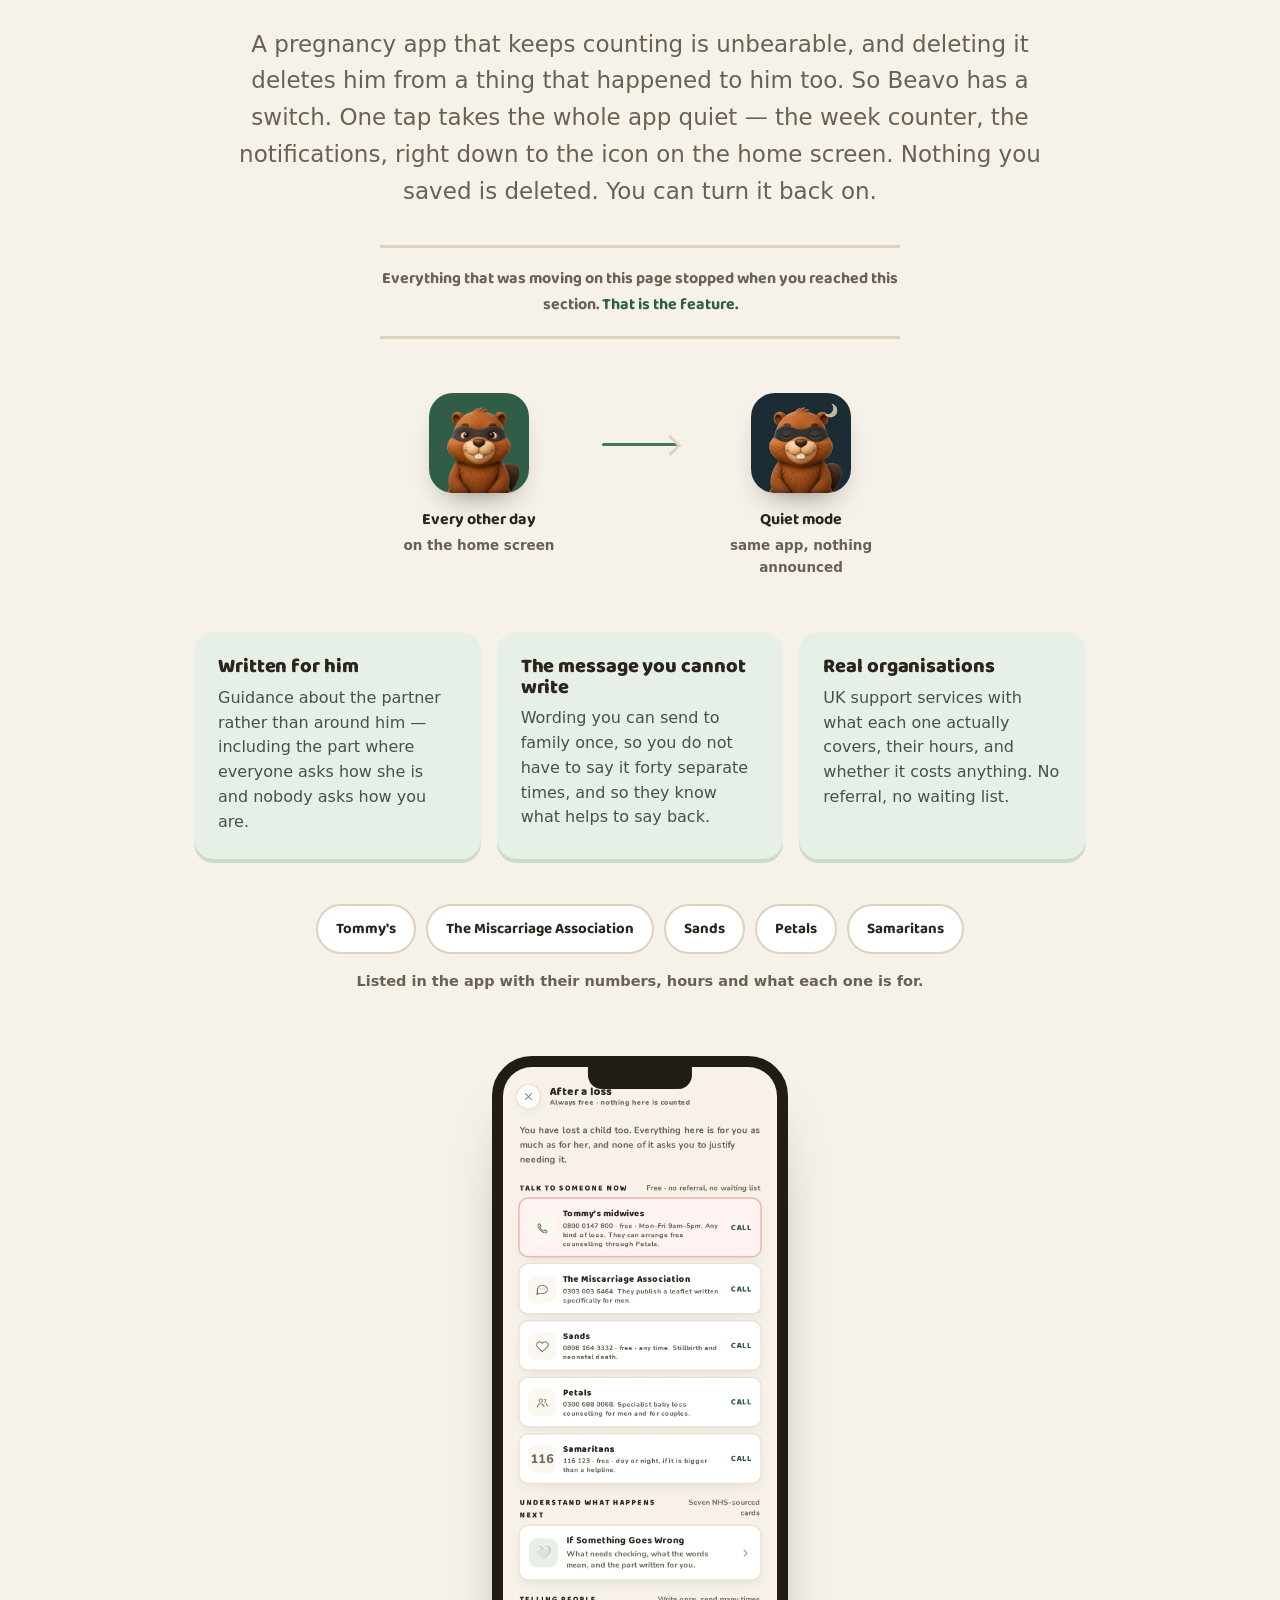
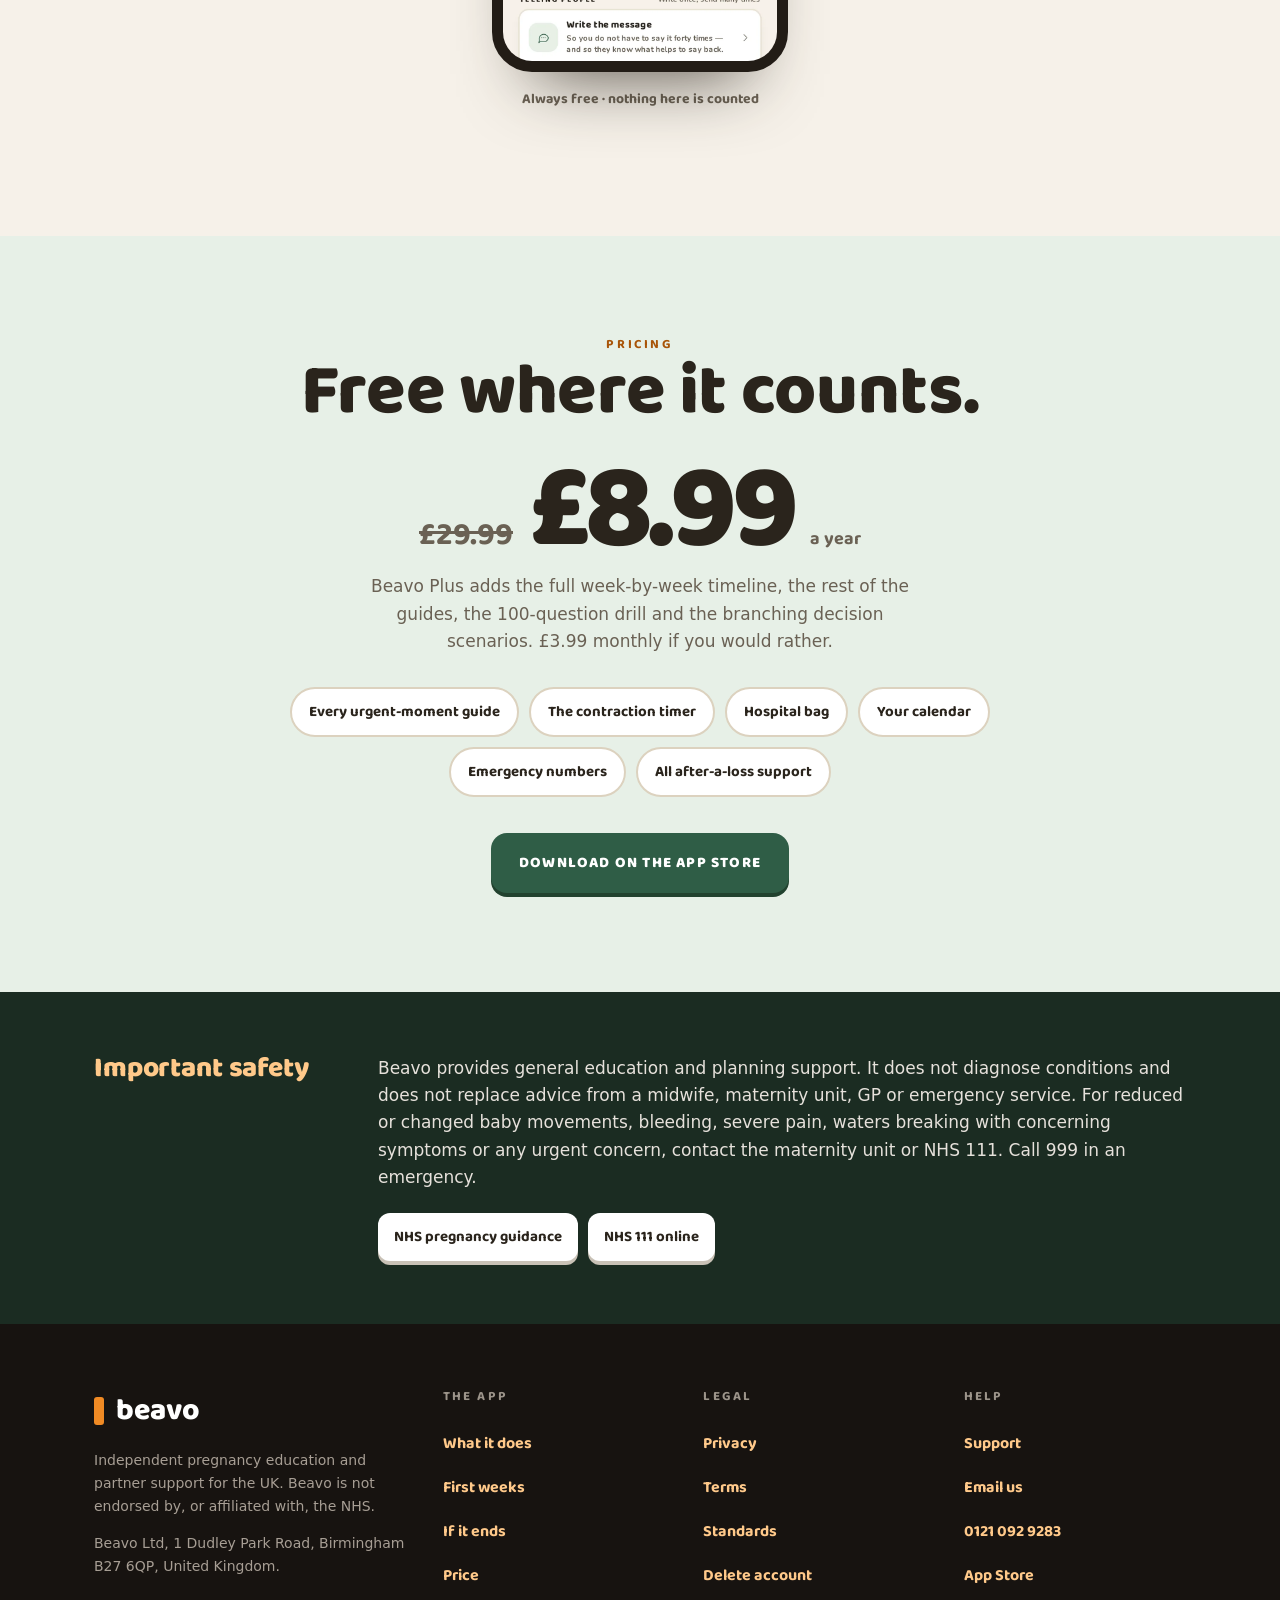
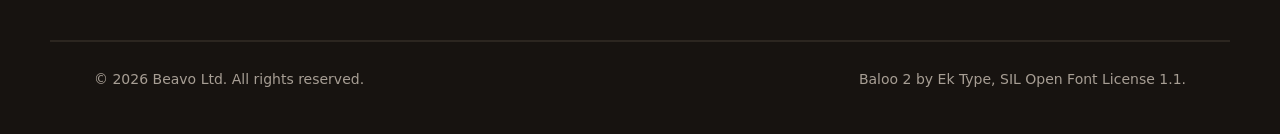
==== commit 7b04d6ef: "Add files via upload" ====
--- a/index.html
+++ b/index.html
@@ -44,7 +44,7 @@
     html{scroll-behavior:smooth;-webkit-text-size-adjust:100%}
     body{margin:0;background:var(--cream);color:var(--ink);
       font:17px/1.6 system-ui,-apple-system,"Segoe UI",Roboto,sans-serif;overflow-x:hidden}
-    img{max-width:100%;display:block}
+    img{max-width:100%;height:auto;display:block}
     a{color:var(--green)}
     h1,h2,h3{font-family:var(--disp);font-weight:800;letter-spacing:-.005em;margin:0;line-height:1.02}
     .skip{position:absolute;left:-9999px}
@@ -333,7 +333,9 @@
       h1{max-width:none}
       .hero .lead{font-size:18.5px;margin-bottom:26px}
       .actions{max-width:none}
-      .duo{grid-template-columns:1fr;gap:28px;max-width:270px}
+      .shot{max-width:215px}
+      .duo{grid-template-columns:1fr;gap:26px;max-width:215px}
+      .quiet-shot{max-width:215px}
       .swap{flex-direction:column;align-items:center;gap:6px}
       .tile{width:auto}
       .tile span{min-height:0}
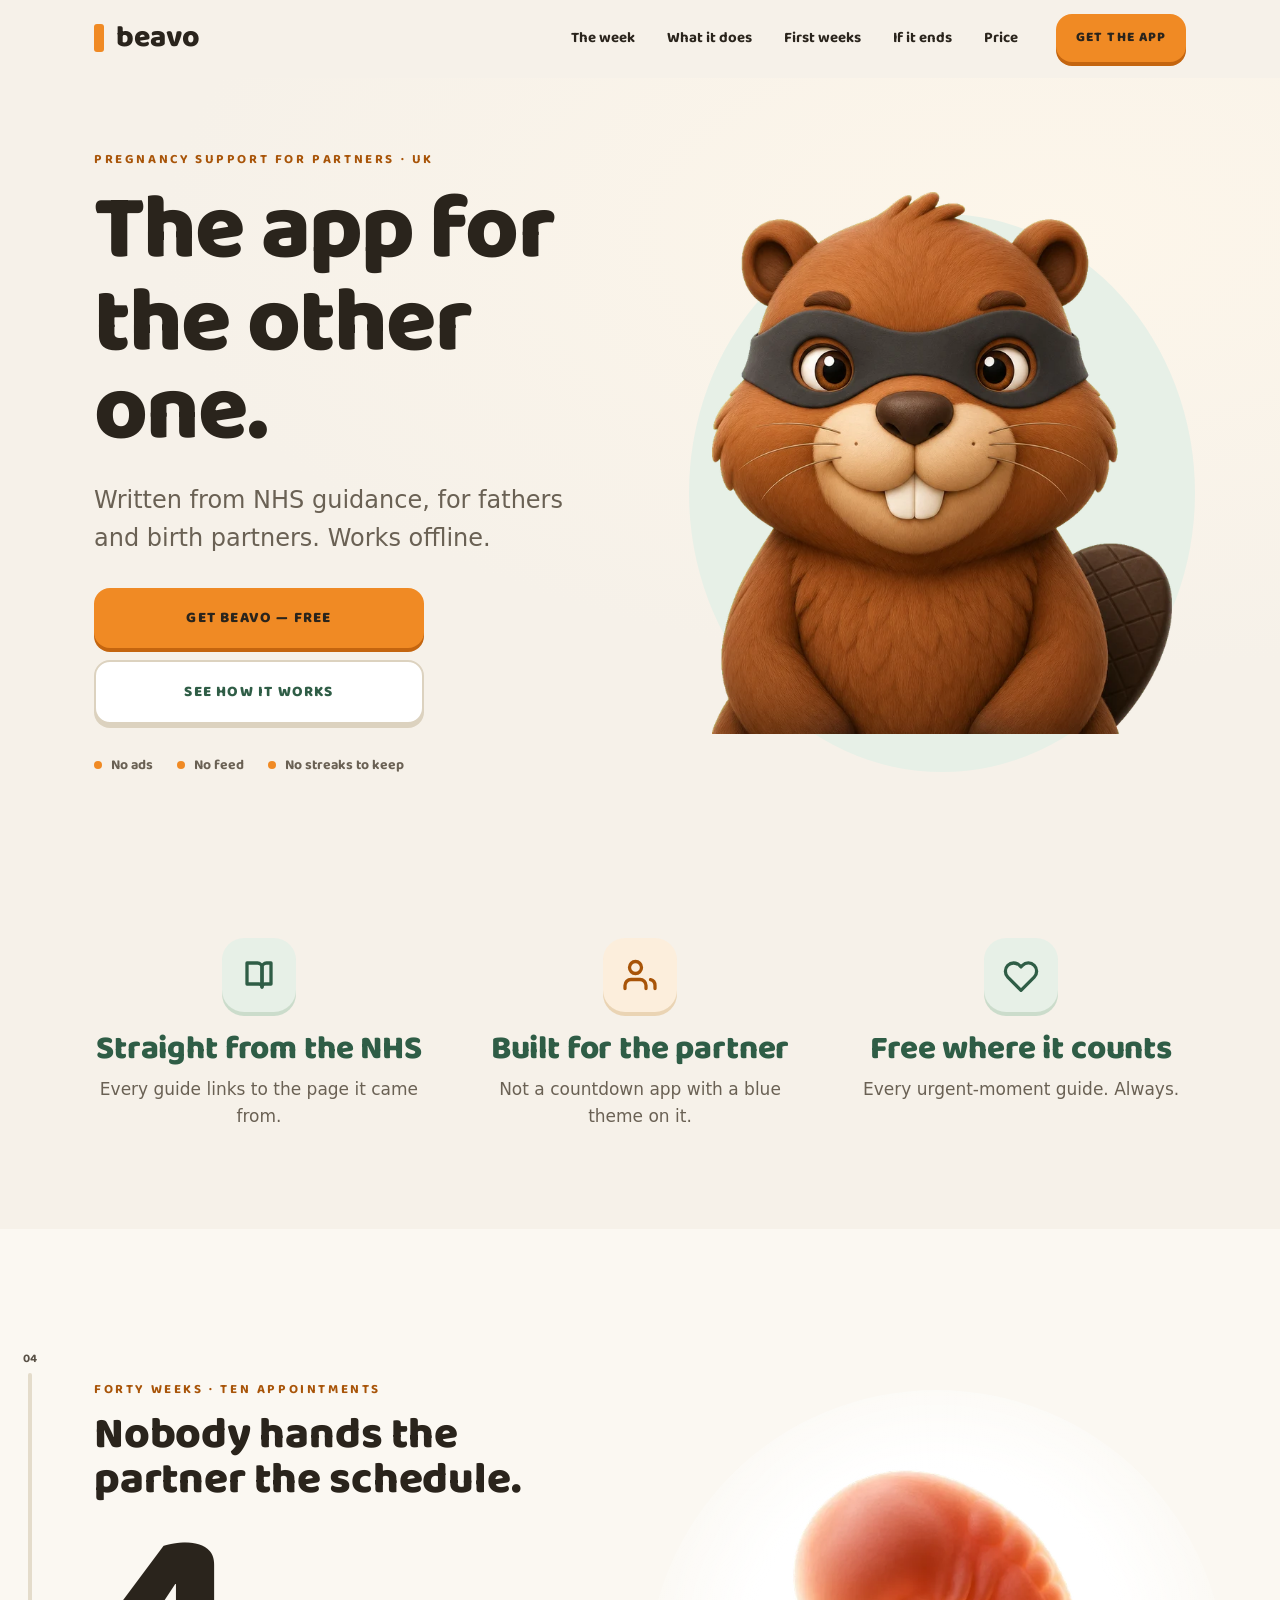
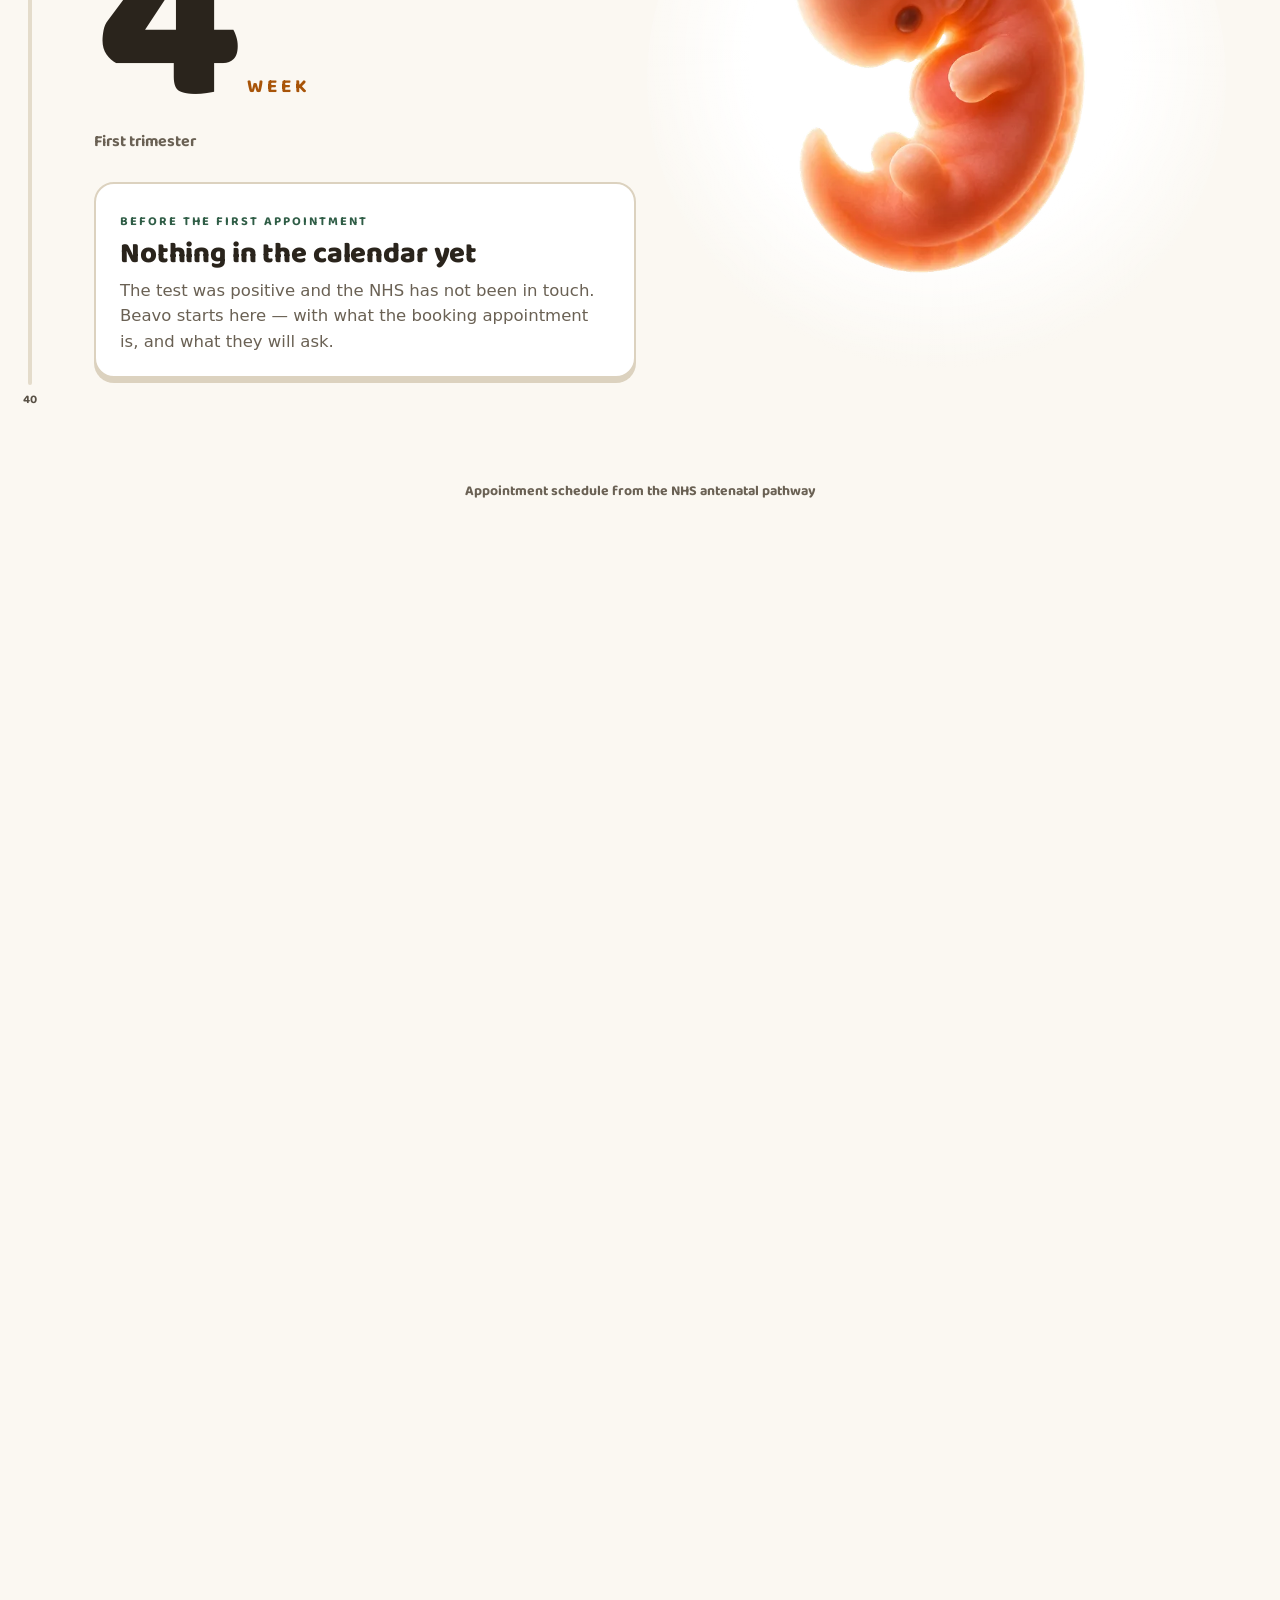
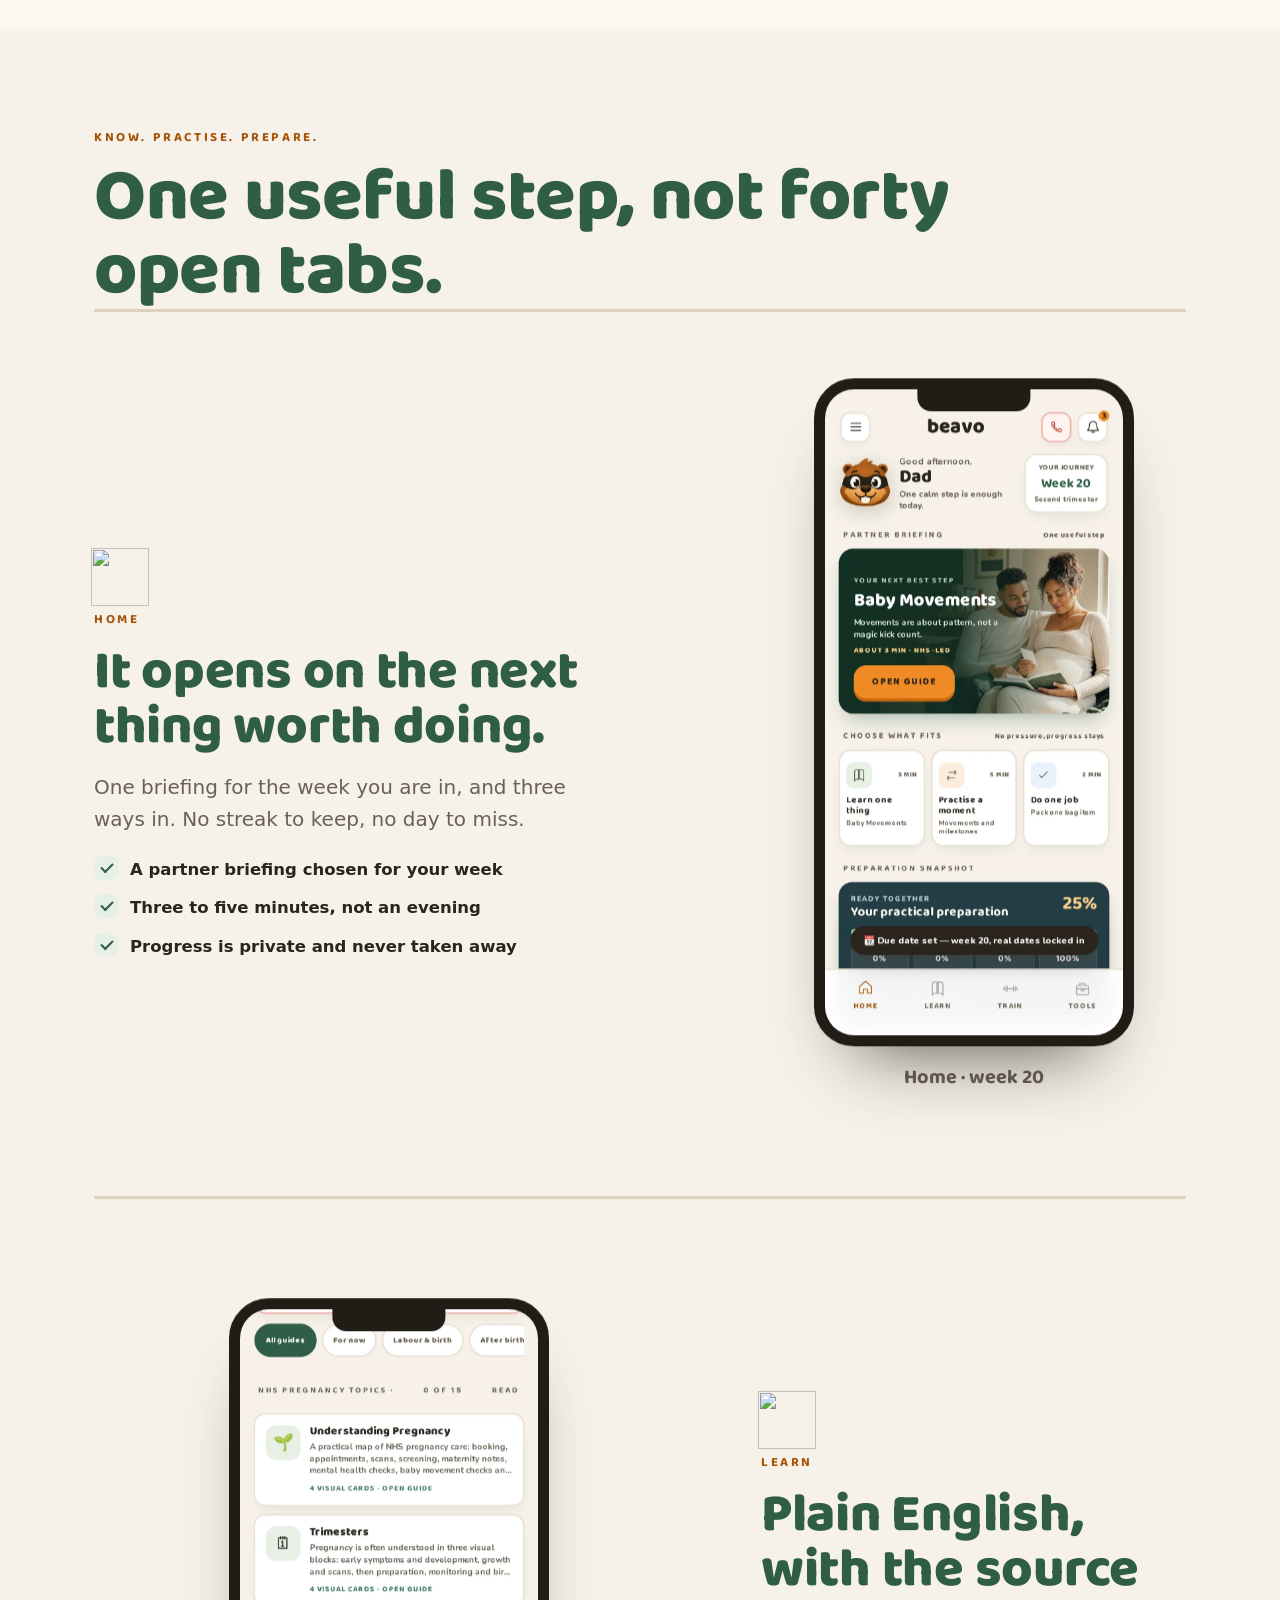
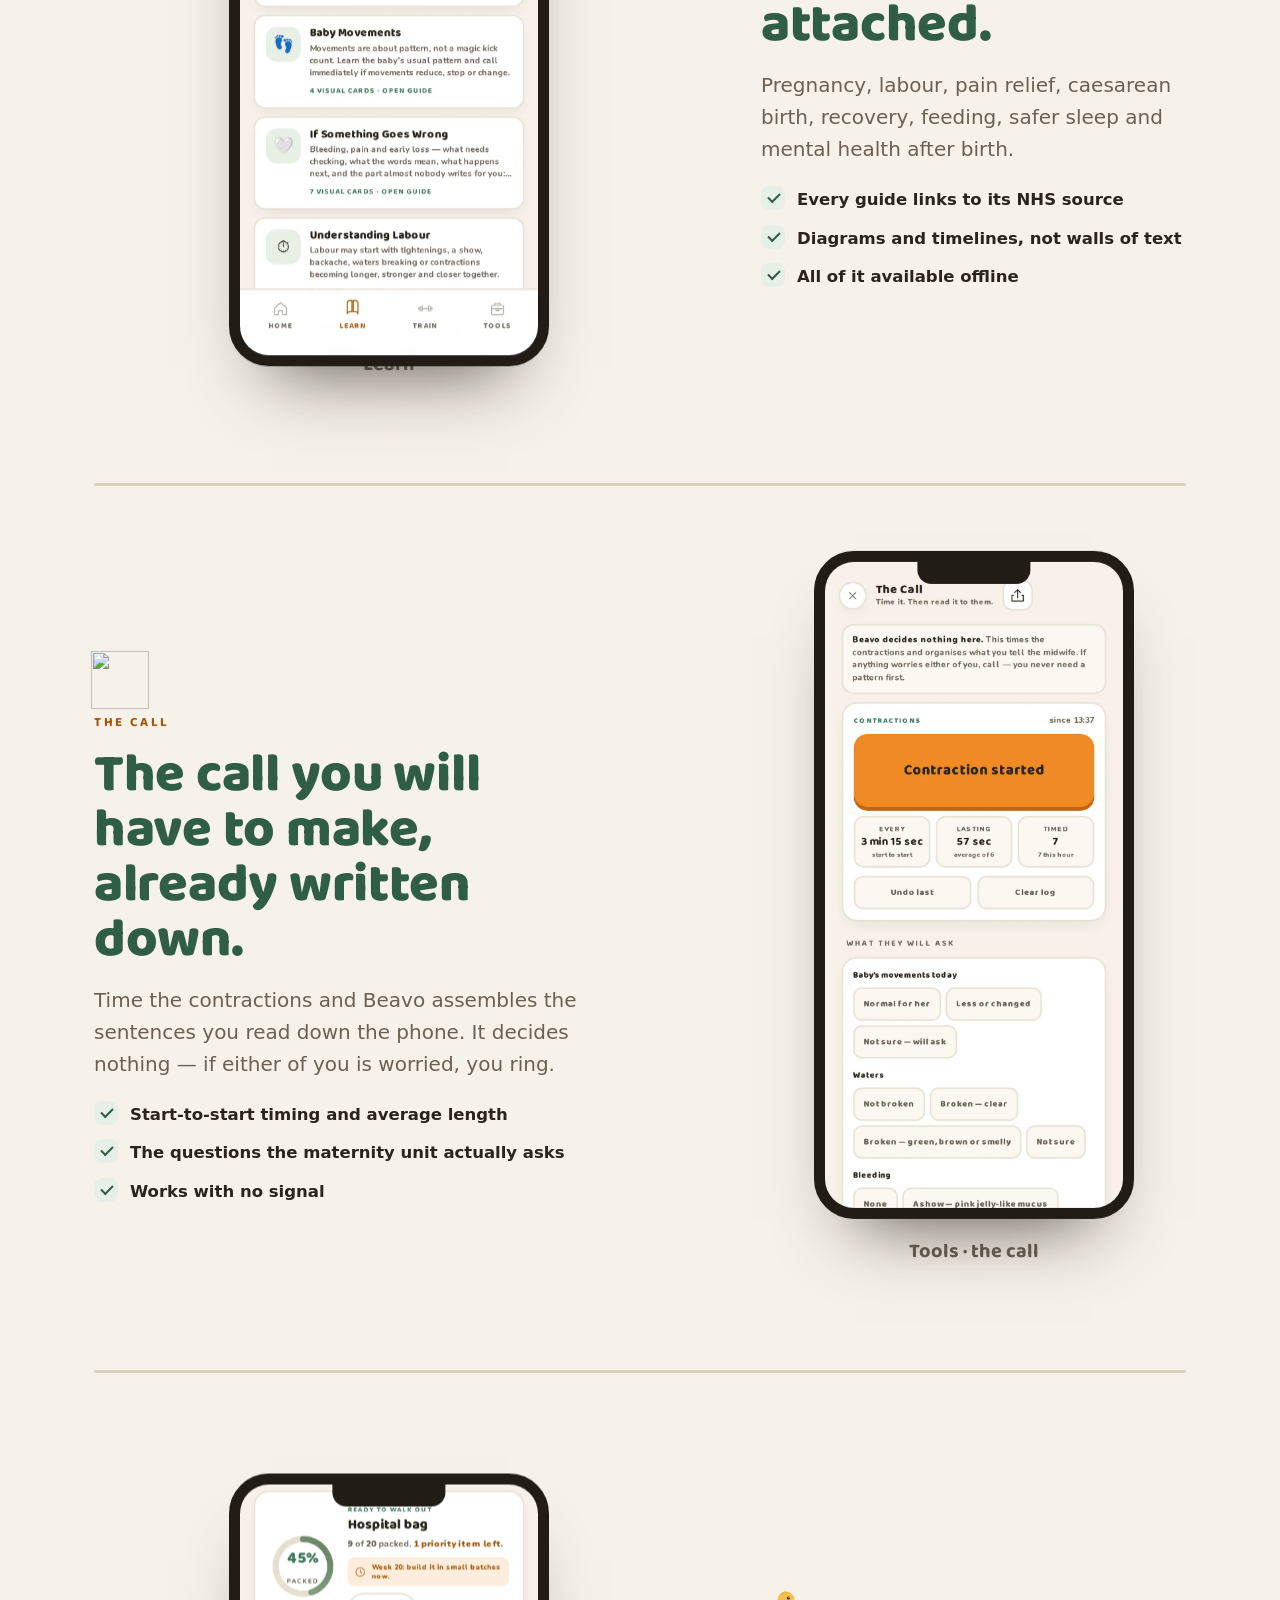
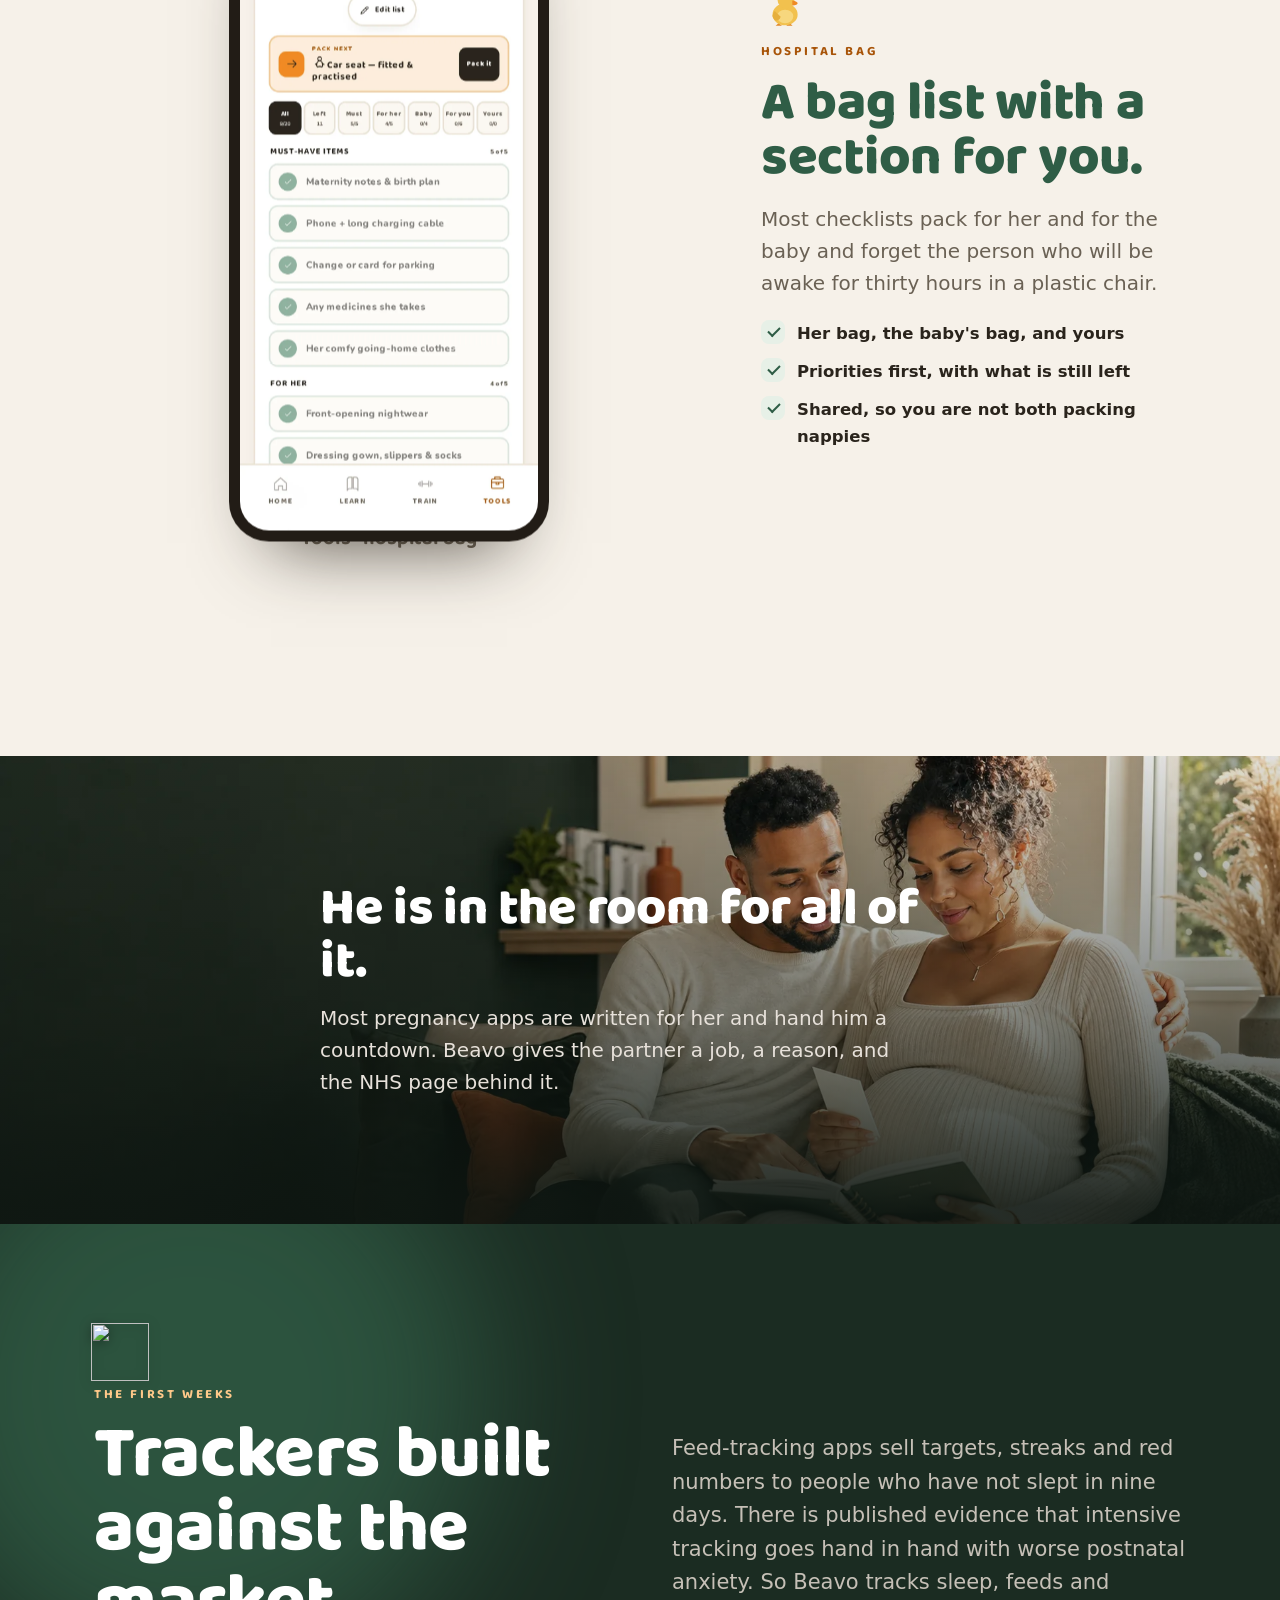
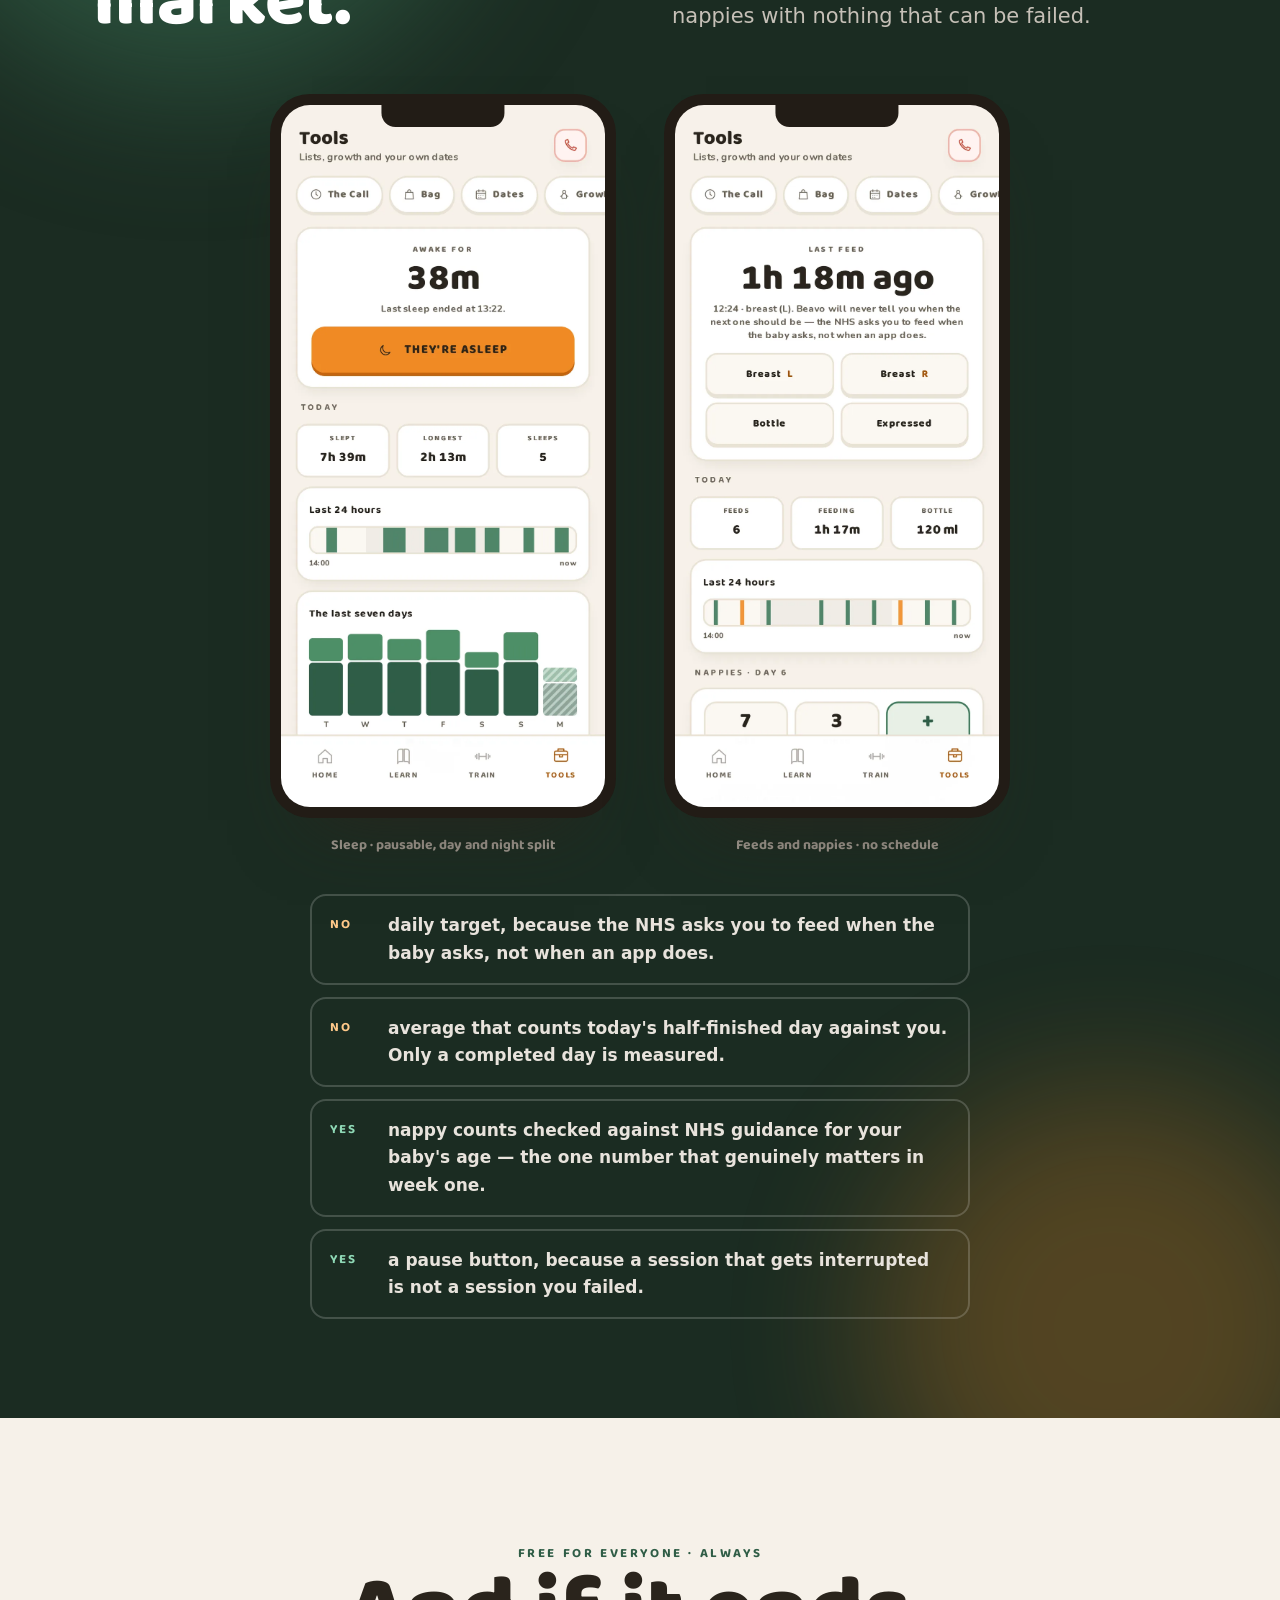
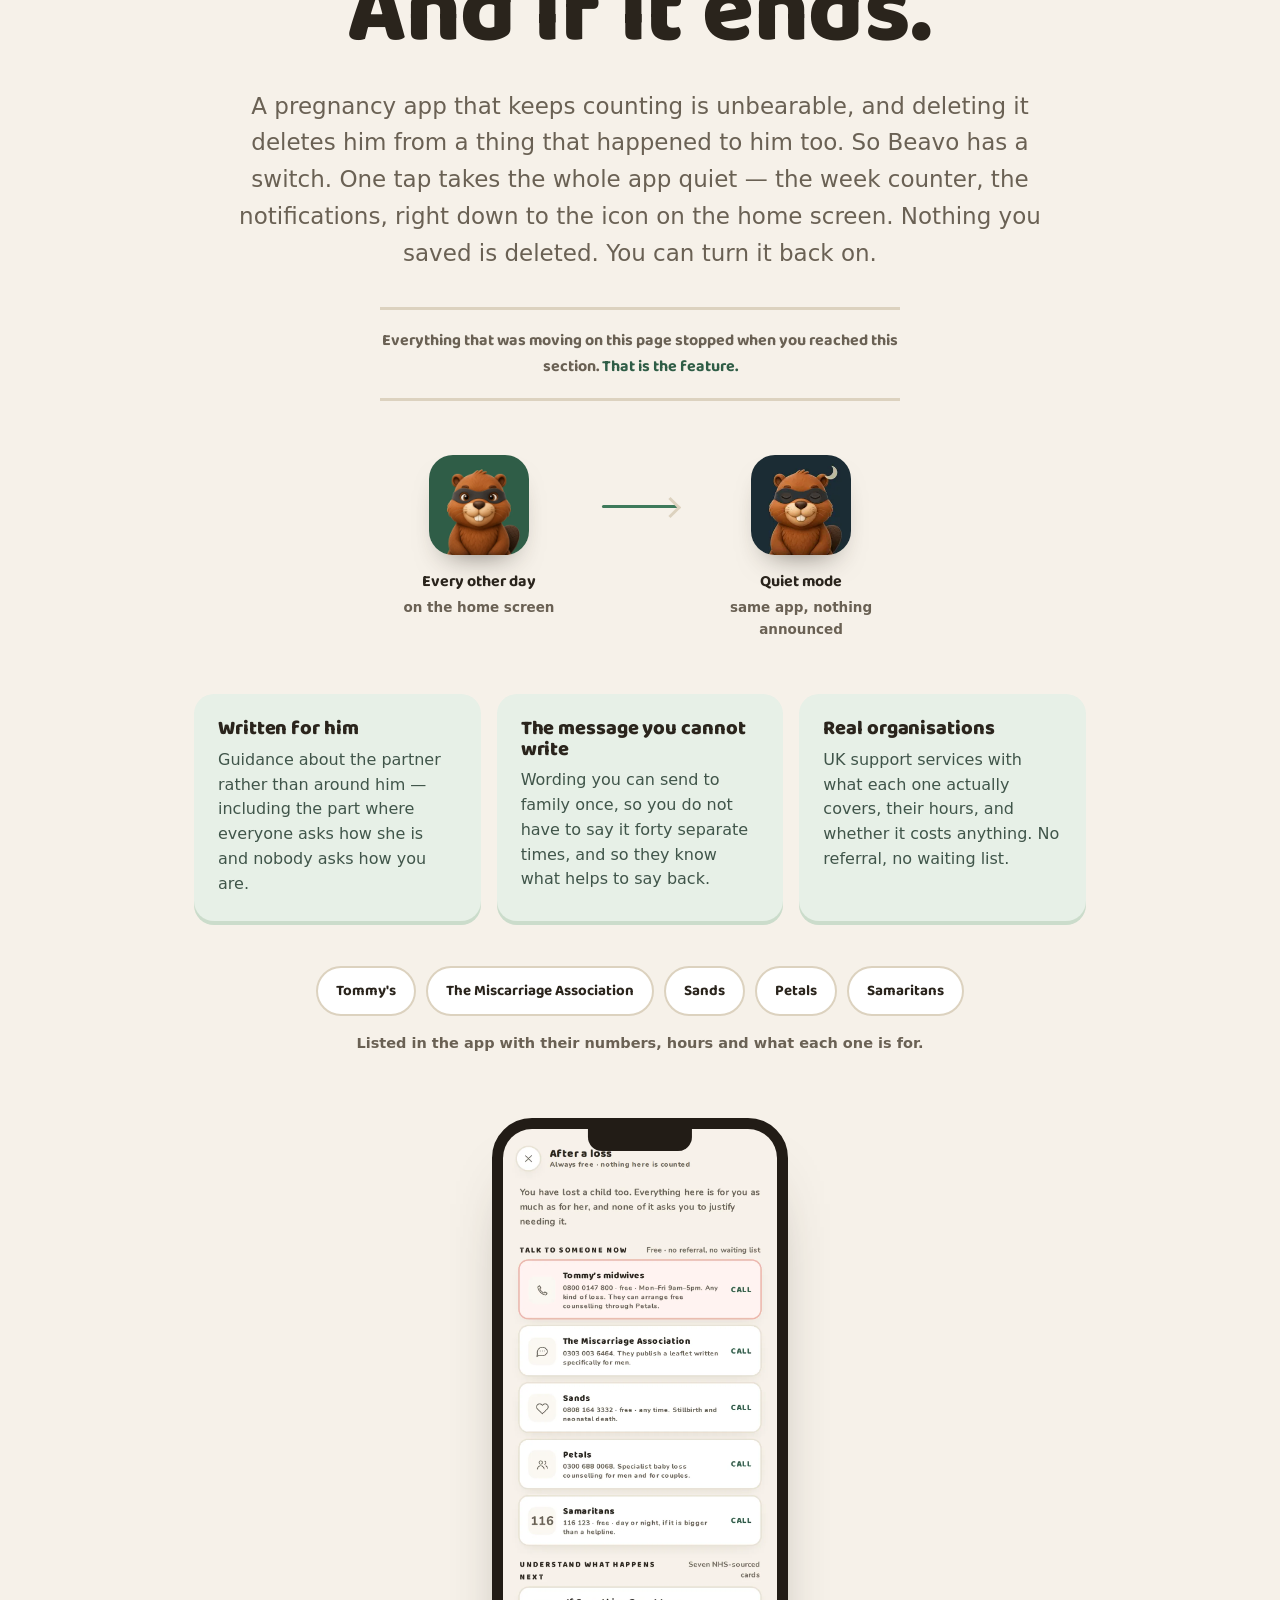
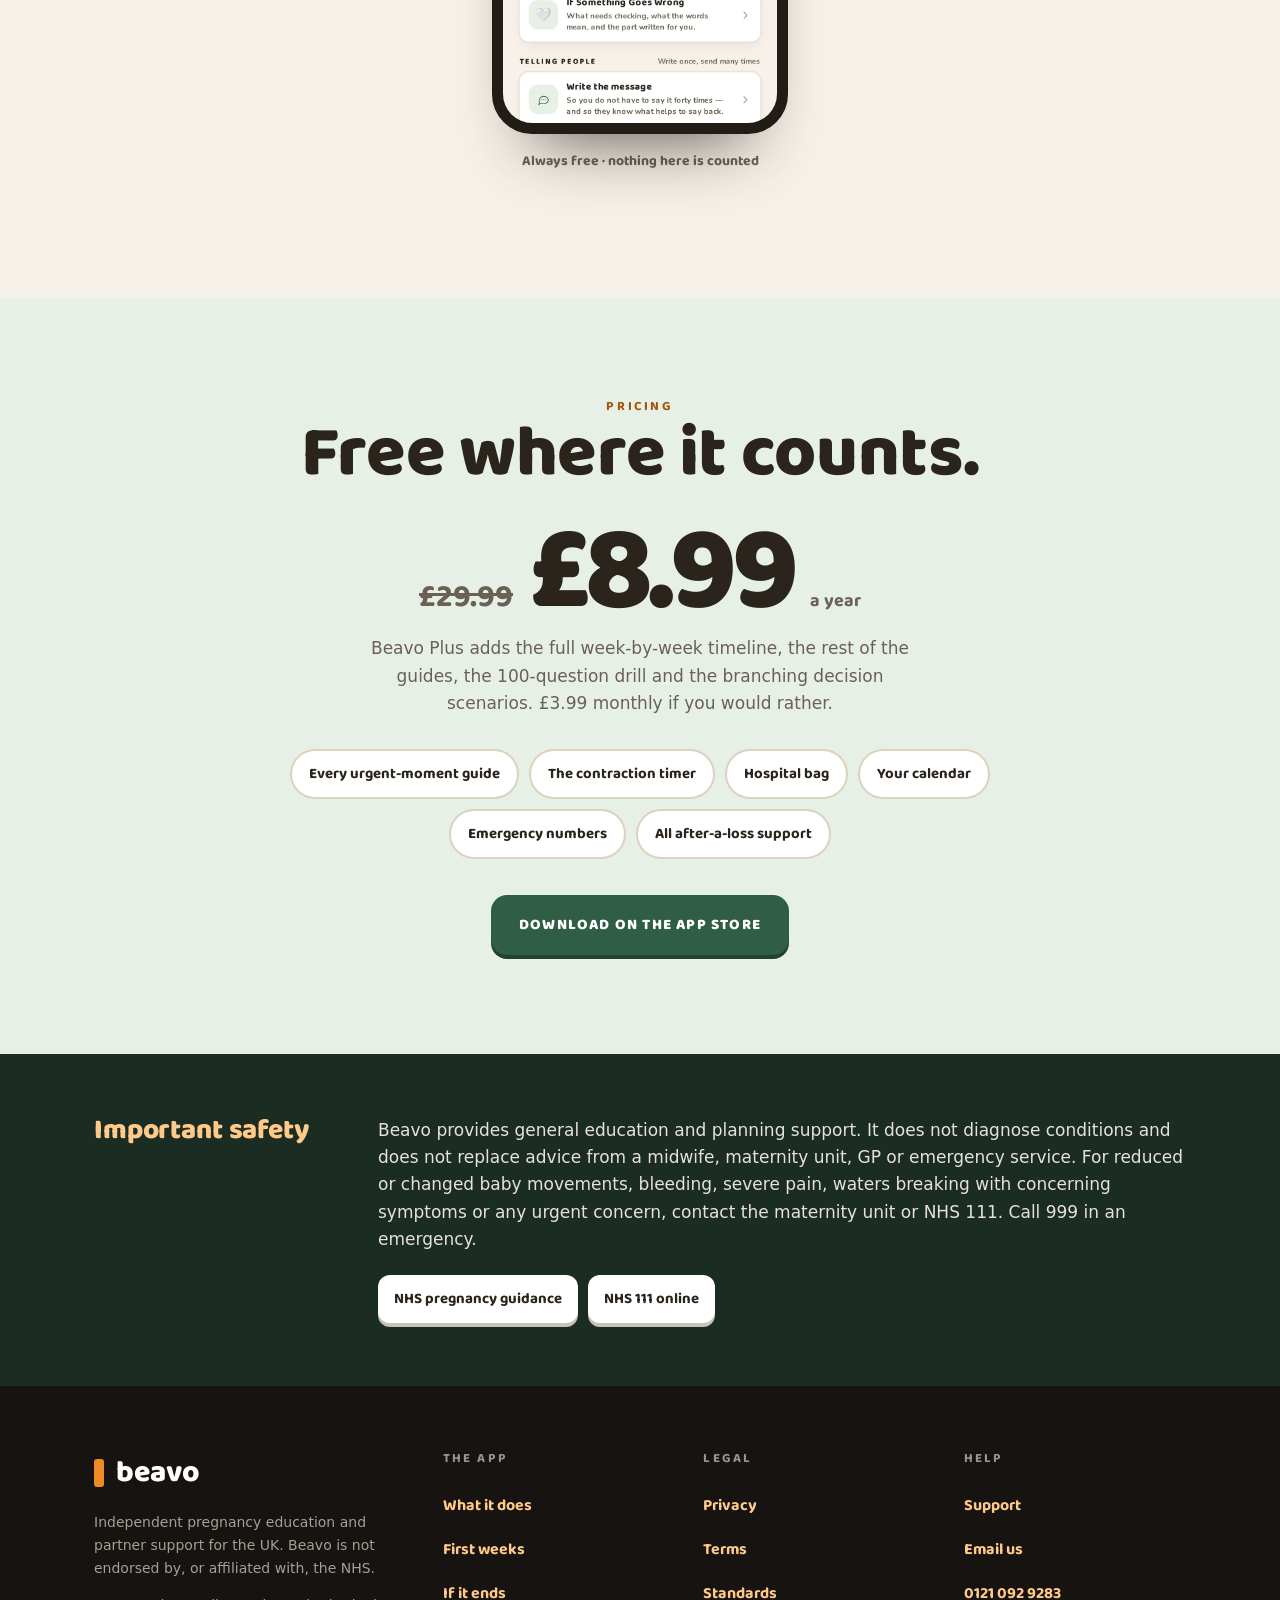
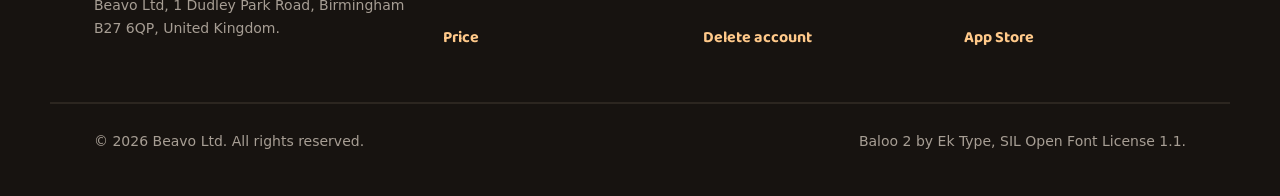
==== commit 95006927: "Add files via upload" ====
--- a/index.html
+++ b/index.html
@@ -112,8 +112,24 @@
     .receipts span:before{content:"";width:8px;height:8px;border-radius:50%;background:var(--orange);flex:none}
     .hero-art{position:relative;justify-self:center;width:100%;max-width:460px}
     .hero-art:before{content:"";position:absolute;inset:4% -5% -7% -5%;border-radius:50%;background:var(--green-soft)}
-    .hero-art img{position:relative;width:100%;height:auto;animation:bob 6s ease-in-out infinite alternate}
+    .mascot{position:relative;animation:bob 6s ease-in-out infinite alternate}
+    .mascot img{position:relative;width:100%;height:auto}
     @keyframes bob{to{transform:translateY(-14px)}}
+    /* The eyelids are two ellipses in the mask's own colour, sampled off
+       the render at rgb(65,57,49), scaling down from the top of their own
+       box. Positions measured from the artwork rather than guessed. */
+    .lids{position:absolute;inset:0;width:100%;height:100%;pointer-events:none}
+    .lid{fill:#413931;transform-box:fill-box;transform-origin:50% 0%;transform:scaleY(0);
+      animation:blink 5.4s ease-in-out infinite}
+    @keyframes blink{
+      0%,88%{transform:scaleY(0)}
+      90%{transform:scaleY(1)}
+      92%{transform:scaleY(0)}
+      94%{transform:scaleY(1)}
+      96%,100%{transform:scaleY(0)}
+    }
+    .mascot:hover{animation-play-state:paused}
+    .mascot:hover .lid{animation:none;transform:scaleY(0)}
 
     /* ---------- reveal, gated on .js so nothing is ever hidden ---------- */
     .js .rv{opacity:0;transform:translateY(26px);transition:opacity .8s var(--ease),transform .8s var(--ease)}
@@ -136,6 +152,12 @@
     .claim p{margin:0;color:var(--steel);font-size:17px;max-width:30ch;margin-inline:auto}
     .claim svg{width:36px;height:36px}
 
+    /* Spot creatures: a deliberately different, flatter style from the
+       3D mascot, kept small and never next to it, so the contrast reads
+       as a decorative layer rather than a mismatch. None of them appear
+       in the after-a-loss section. */
+    .spot{width:58px;height:58px;margin:0 0 4px -3px;display:block}
+    .band.night .spot{filter:drop-shadow(0 2px 6px rgba(0,0,0,.35))}
     .head{max-width:860px}
     .head h2{font-size:clamp(36px,6vw,74px);line-height:1.0;margin:12px 0 0;color:var(--green)}
     .band.night .head h2{color:#fff}
@@ -347,7 +369,8 @@
     }
     @media(prefers-reduced-motion:reduce){
       html{scroll-behavior:auto}
-      .hero-art img,.aurora b,.float{animation:none!important}
+      .mascot,.lid,.aurora b,.float{animation:none!important}
+      .lid{transform:scaleY(0)}
       .line>i{transform:none;animation:none}
       .fade-up{opacity:1;transform:none;animation:none}
       .js .rv{opacity:1;transform:none;transition:none}
@@ -392,7 +415,13 @@
           </div>
         </div>
         <div class="hero-art fade-up d2">
-          <img src="assets/mascot.webp" alt="Beavo, the app's beaver mascot, wearing a mask" width="911" height="1073">
+          <div class="mascot amb">
+            <img src="assets/mascot.webp" alt="Beavo, the app's beaver mascot, wearing a mask" width="645" height="760">
+            <svg class="lids" viewBox="0 0 645 760" aria-hidden="true" focusable="false">
+              <ellipse class="lid" cx="167" cy="243" rx="51" ry="45"/>
+              <ellipse class="lid" cx="419" cy="243" rx="49" ry="45"/>
+            </svg>
+          </div>
         </div>
       </div>
     </section>
@@ -454,6 +483,7 @@
 
         <div class="row">
           <div class="rv">
+            <img class="spot" src="assets/bunny.svg" alt="" width="240" height="240" loading="lazy">
             <div class="eyebrow">Home</div>
             <h3>It opens on the next thing worth doing.</h3>
             <p>One briefing for the week you are in, and three ways in. No streak to keep, no day to miss.</p>
@@ -471,6 +501,7 @@
 
         <div class="row flip">
           <div class="rv">
+            <img class="spot" src="assets/owl.svg" alt="" width="240" height="240" loading="lazy">
             <div class="eyebrow">Learn</div>
             <h3>Plain English, with the source attached.</h3>
             <p>Pregnancy, labour, pain relief, caesarean birth, recovery, feeding, safer sleep and mental health after birth.</p>
@@ -488,6 +519,7 @@
 
         <div class="row">
           <div class="rv">
+            <img class="spot" src="assets/bird.svg" alt="" width="240" height="240" loading="lazy">
             <div class="eyebrow">The call</div>
             <h3>The call you will have to make, already written down.</h3>
             <p>Time the contractions and Beavo assembles the sentences you read down the phone. It decides nothing — if either of you is worried, you ring.</p>
@@ -505,6 +537,7 @@
 
         <div class="row flip">
           <div class="rv">
+            <img class="spot" src="assets/duckling.svg" alt="" width="240" height="240" loading="lazy">
             <div class="eyebrow">Hospital bag</div>
             <h3>A bag list with a section for you.</h3>
             <p>Most checklists pack for her and for the baby and forget the person who will be awake for thirty hours in a plastic chair.</p>
@@ -536,7 +569,7 @@
       <div class="aurora amb" aria-hidden="true"><b></b><b></b></div>
       <div class="inner" style="position:relative">
         <div class="intro2">
-          <div class="head rv"><div class="eyebrow" style="color:#FFC98A">The first weeks</div><h2>Trackers built against the market.</h2></div>
+          <div class="head rv"><img class="spot" src="assets/hedgehog.svg" alt="" width="240" height="240" loading="lazy"><div class="eyebrow" style="color:#FFC98A">The first weeks</div><h2>Trackers built against the market.</h2></div>
           <p class="sub rv s1">Feed-tracking apps sell targets, streaks and red numbers to people who have not slept in nine days. There is published evidence that intensive tracking goes hand in hand with worse postnatal anxiety. So Beavo tracks sleep, feeds and nappies with nothing that can be failed.</p>
         </div>
 
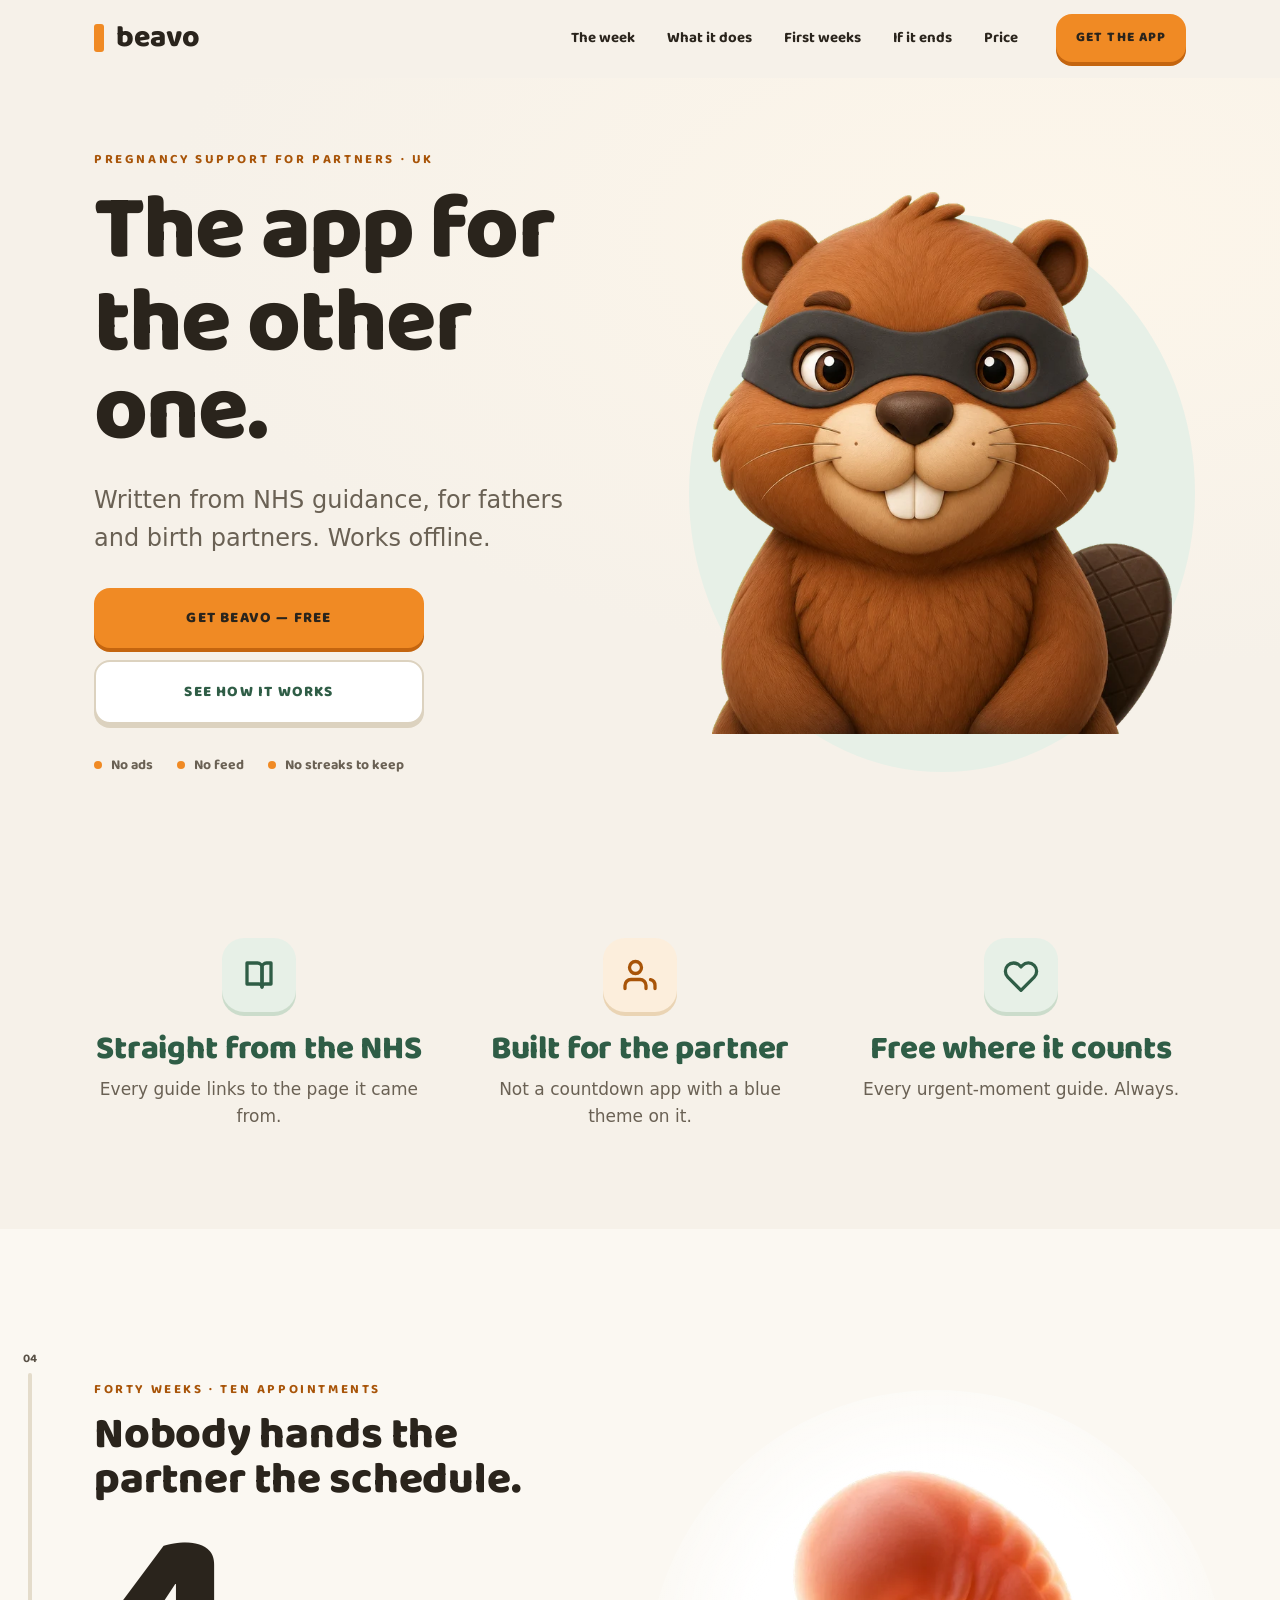
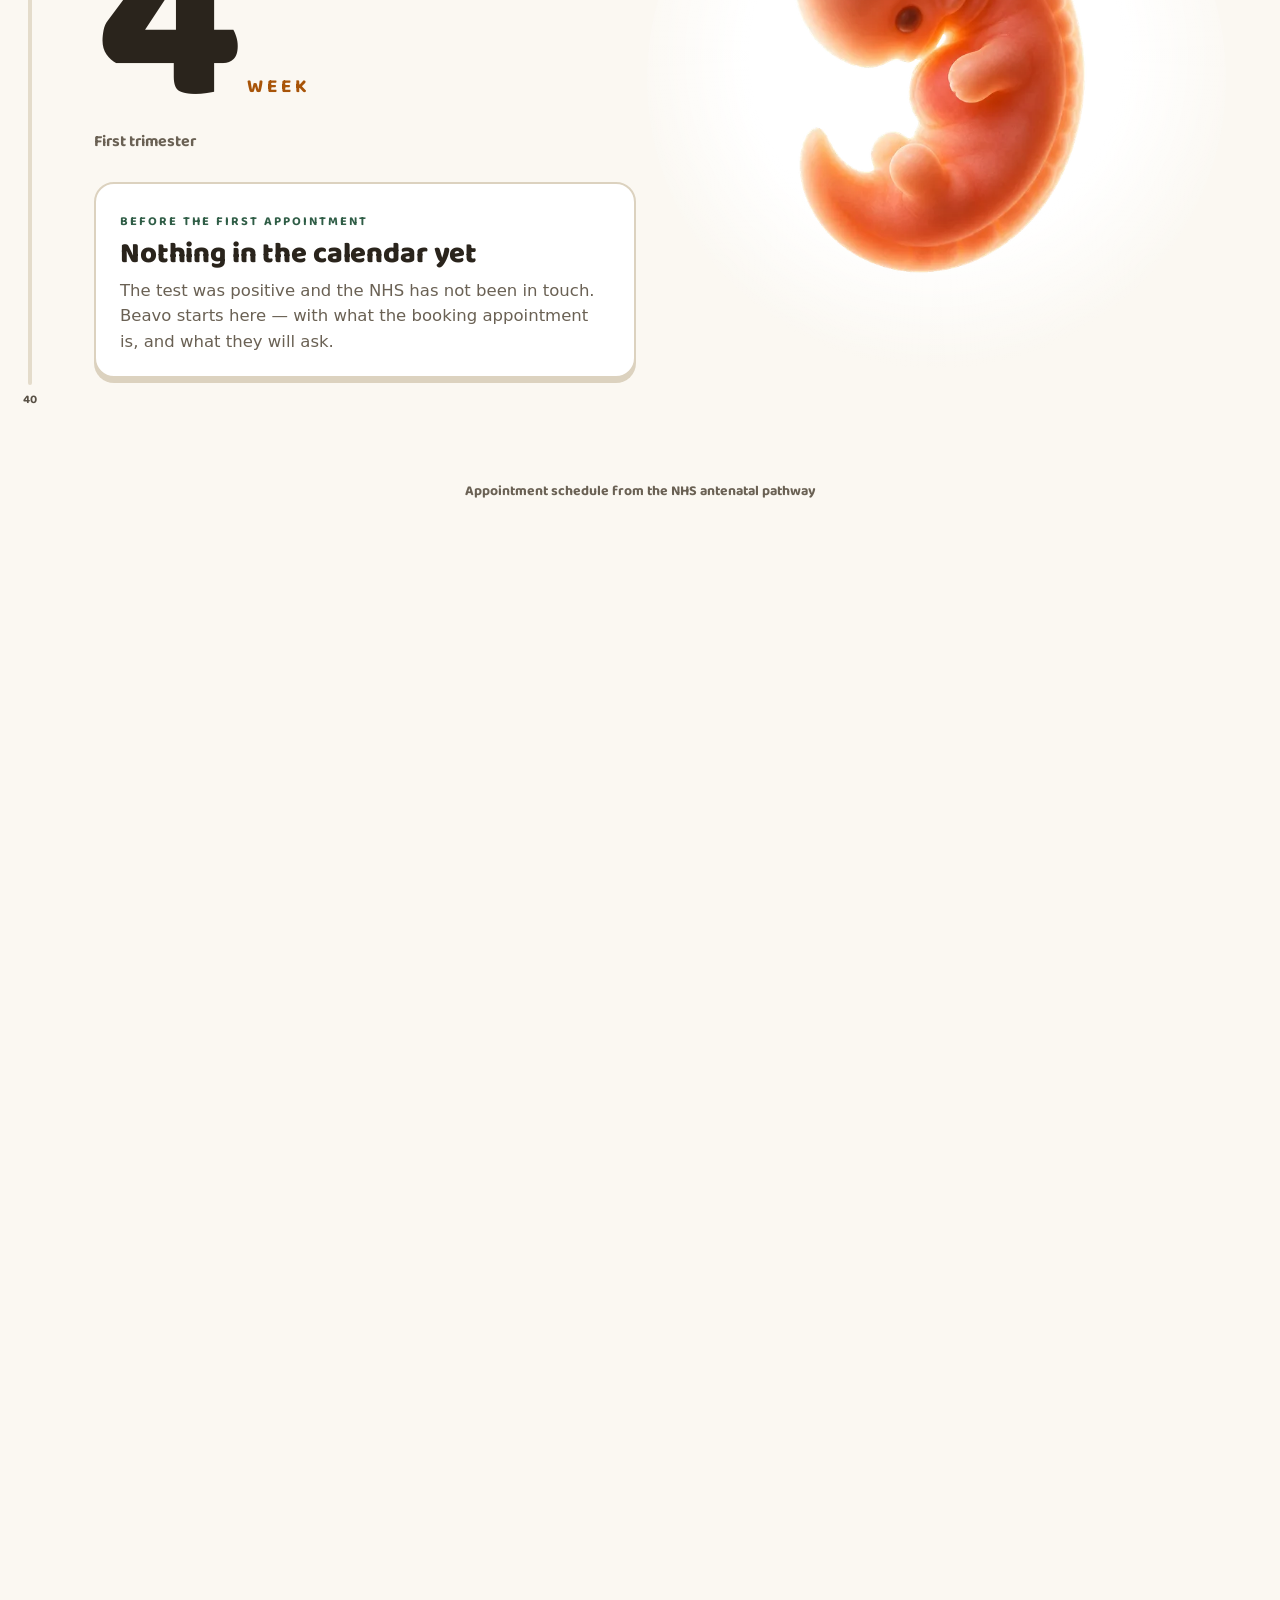
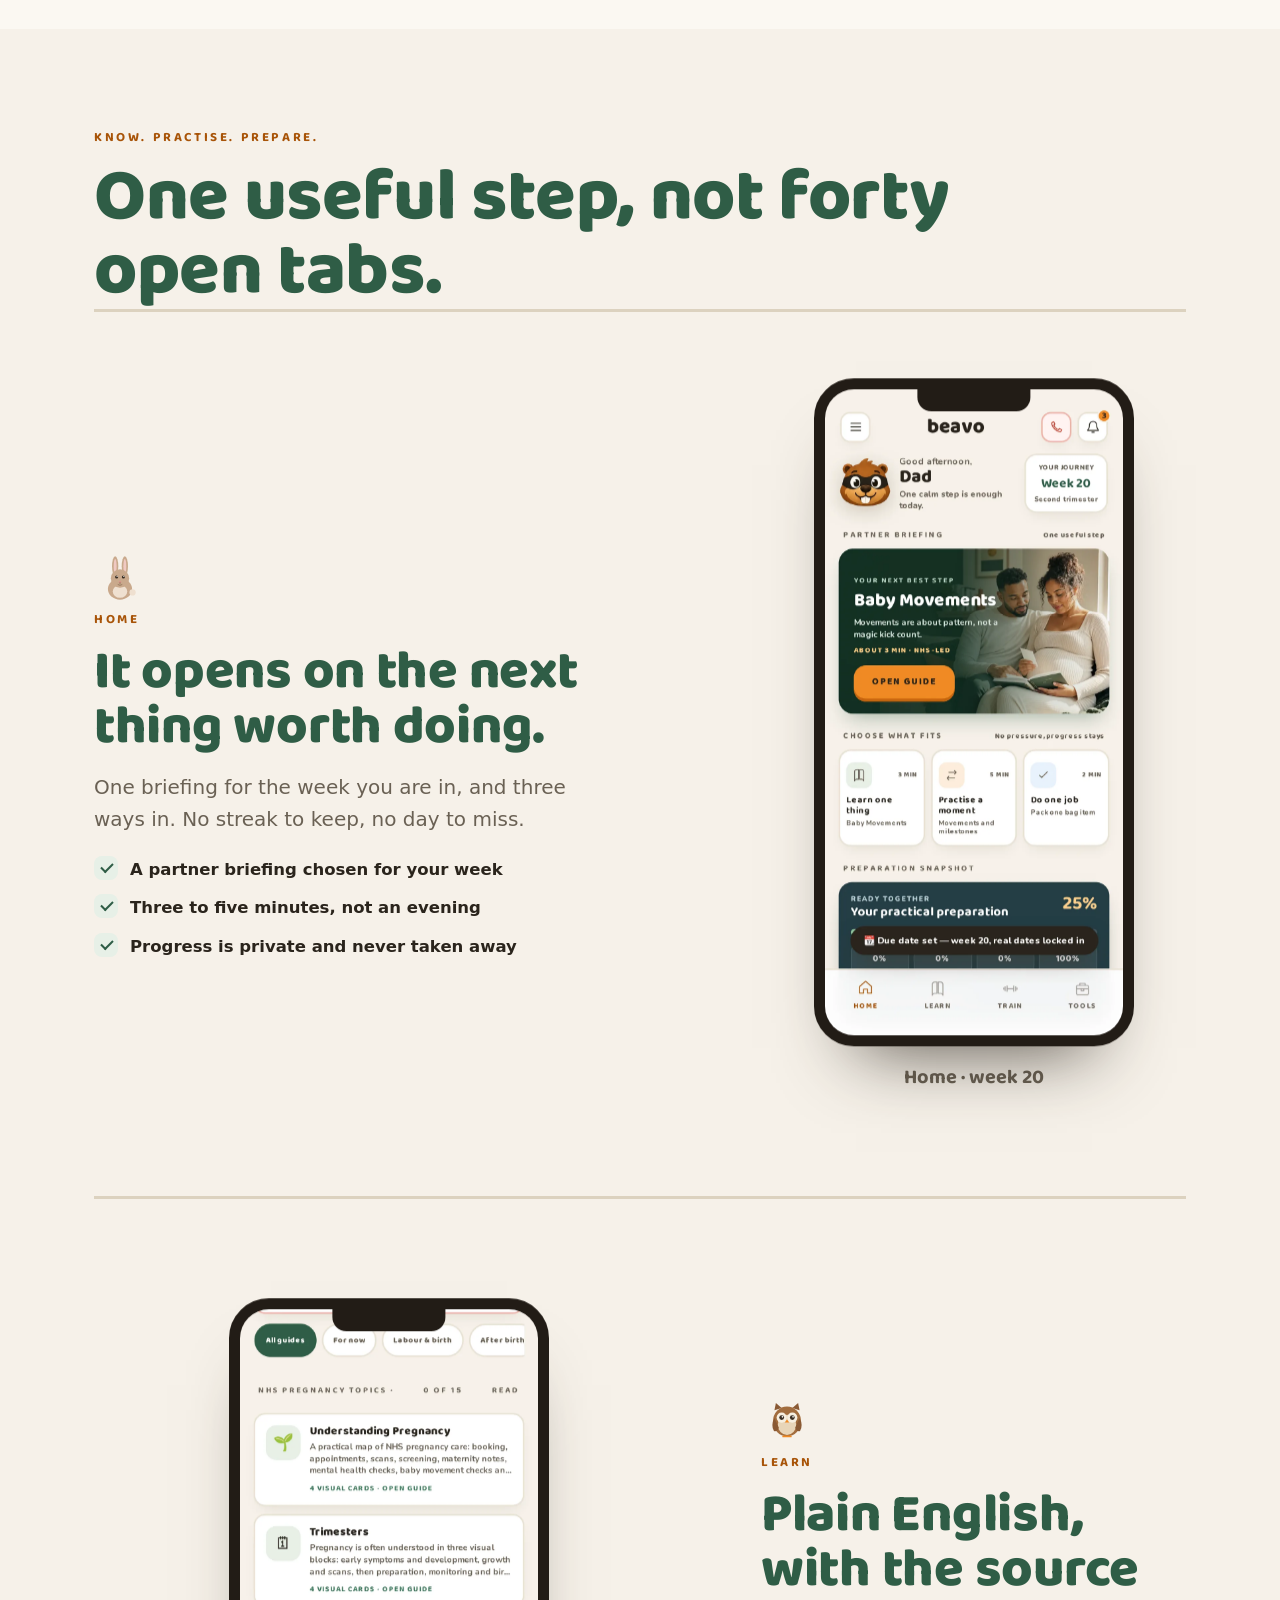
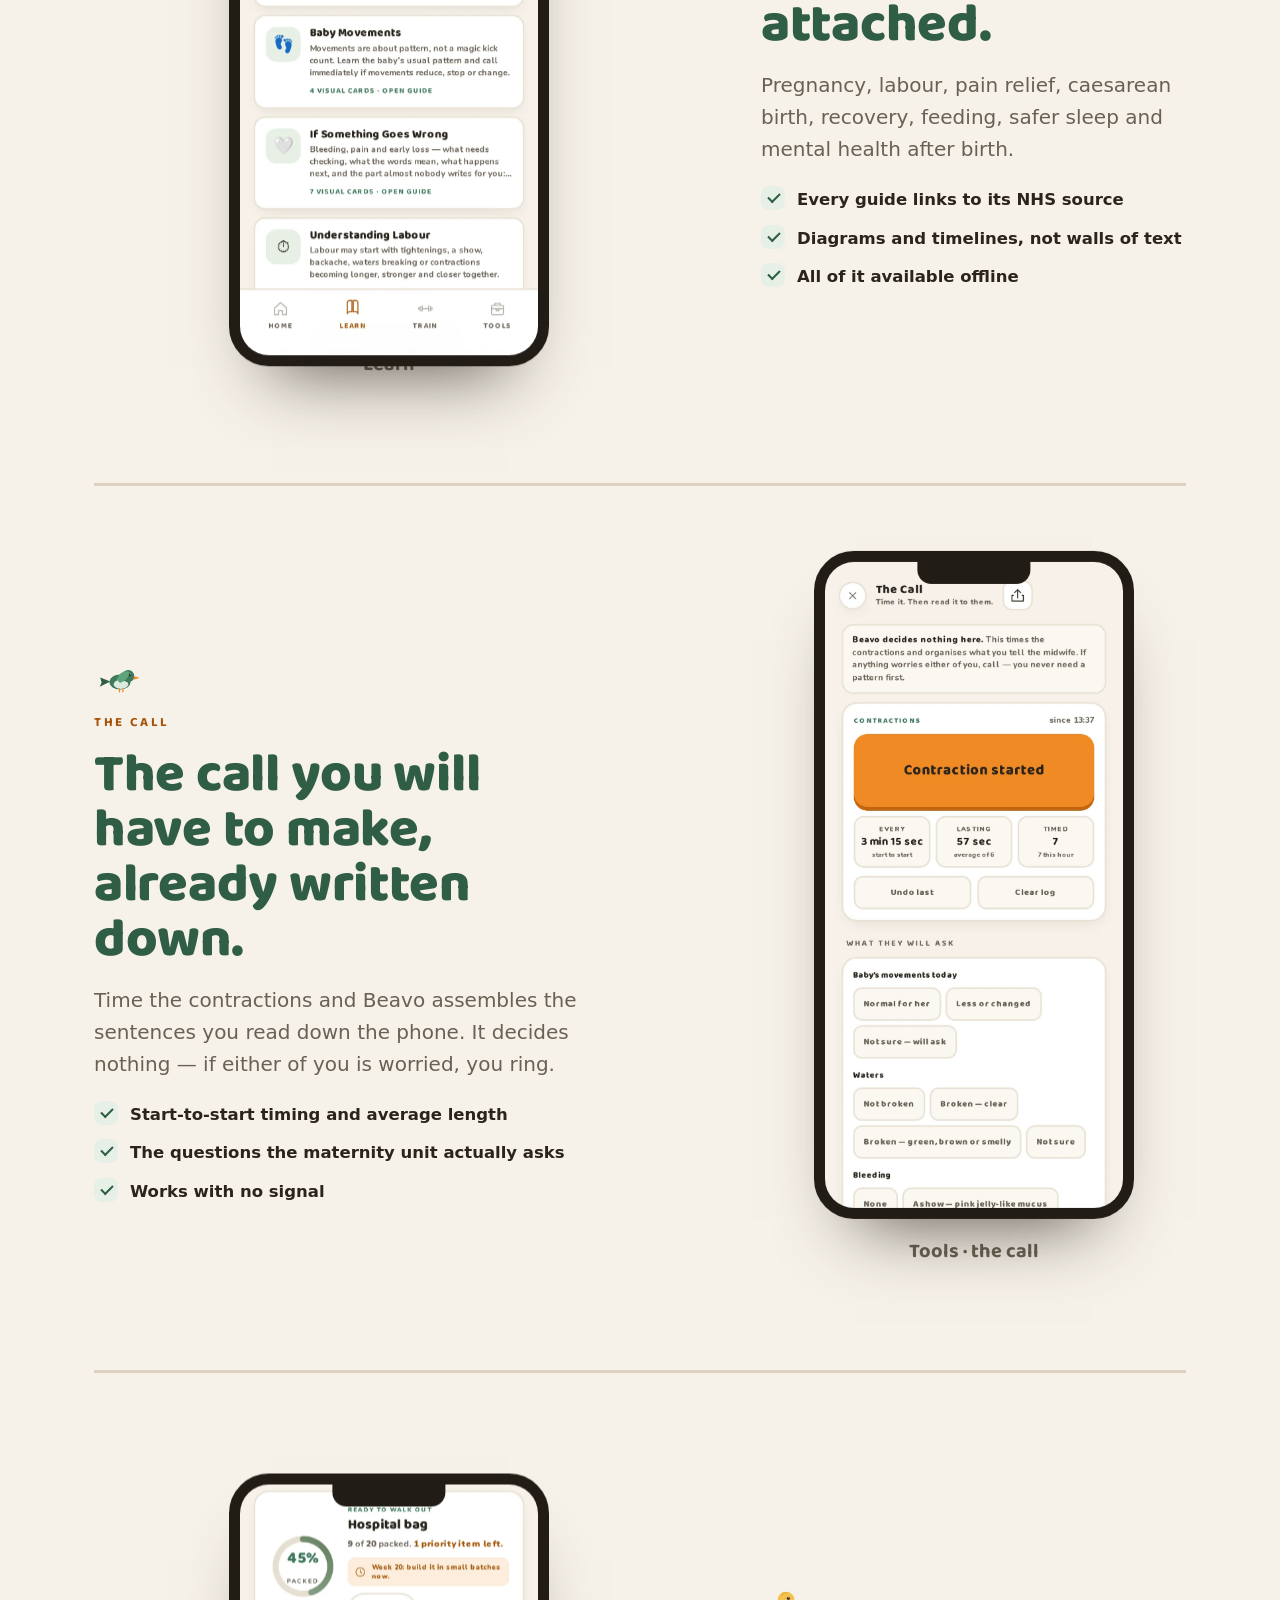
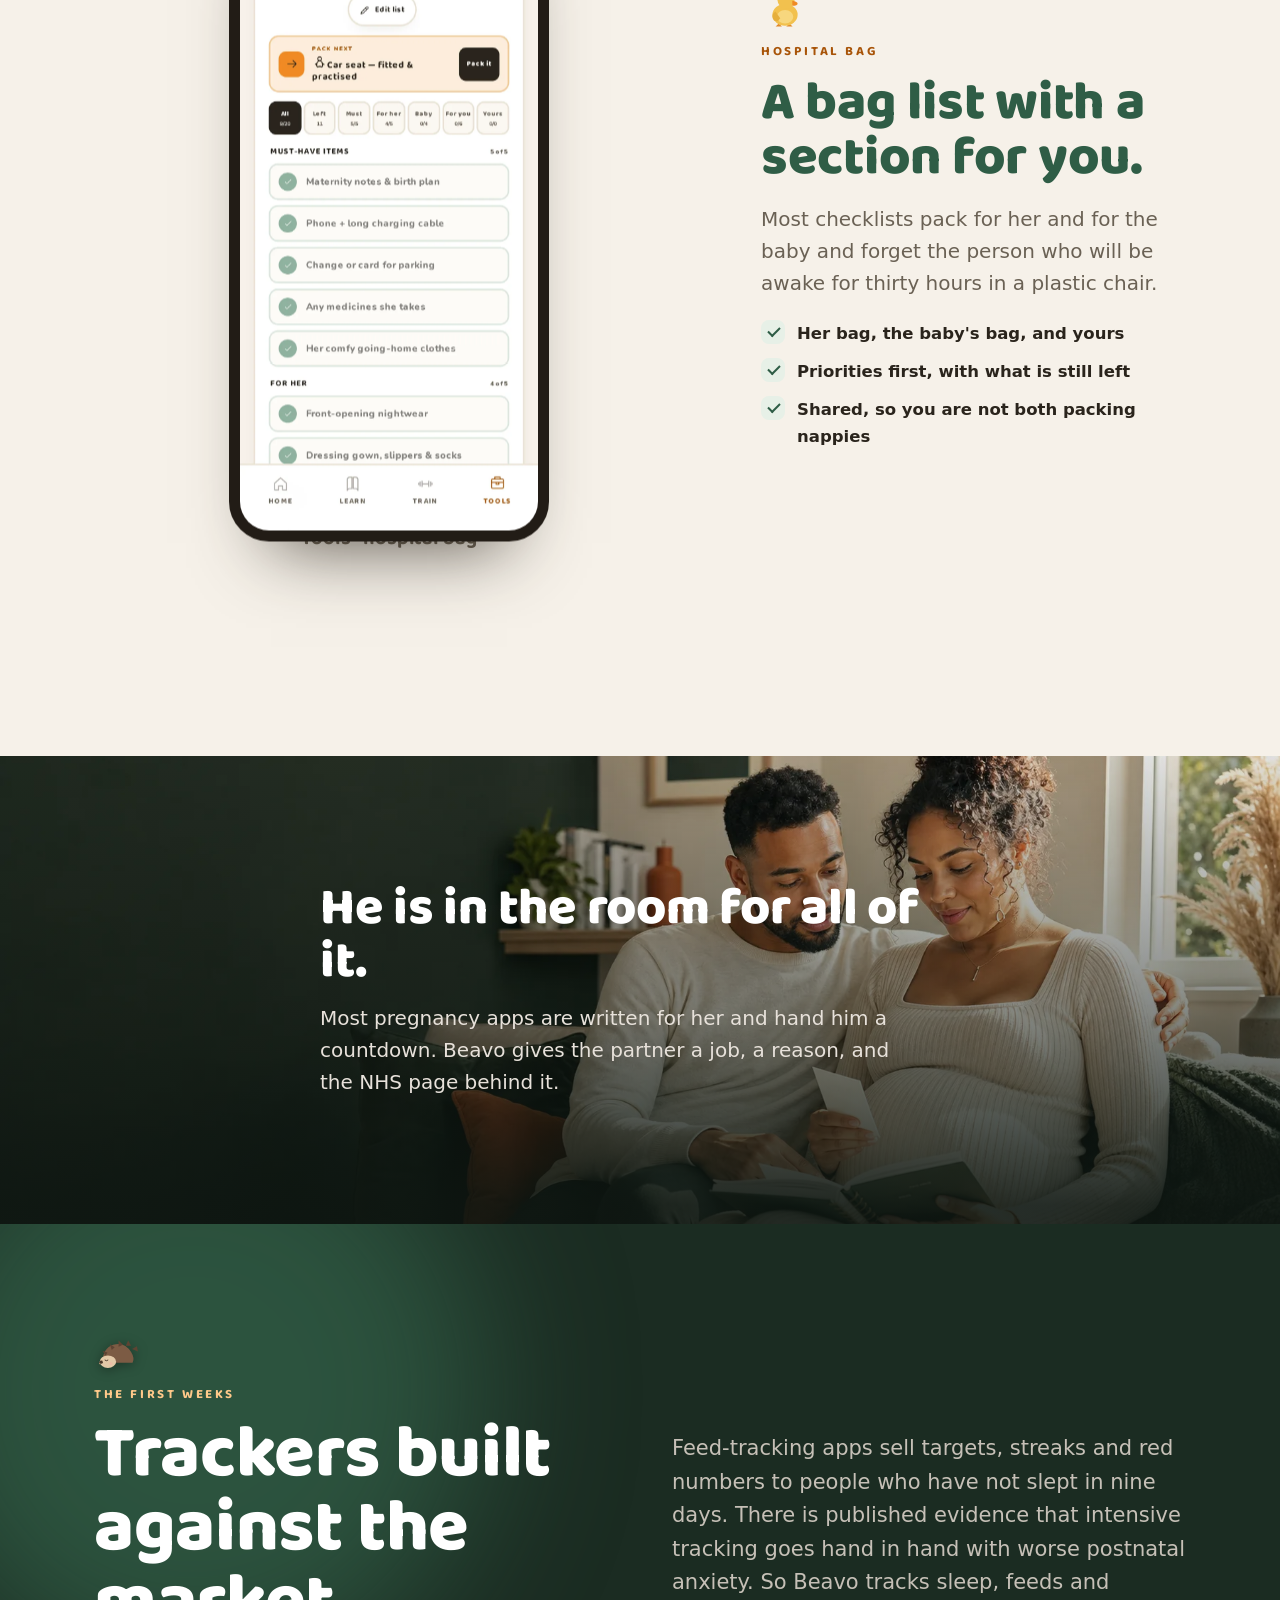
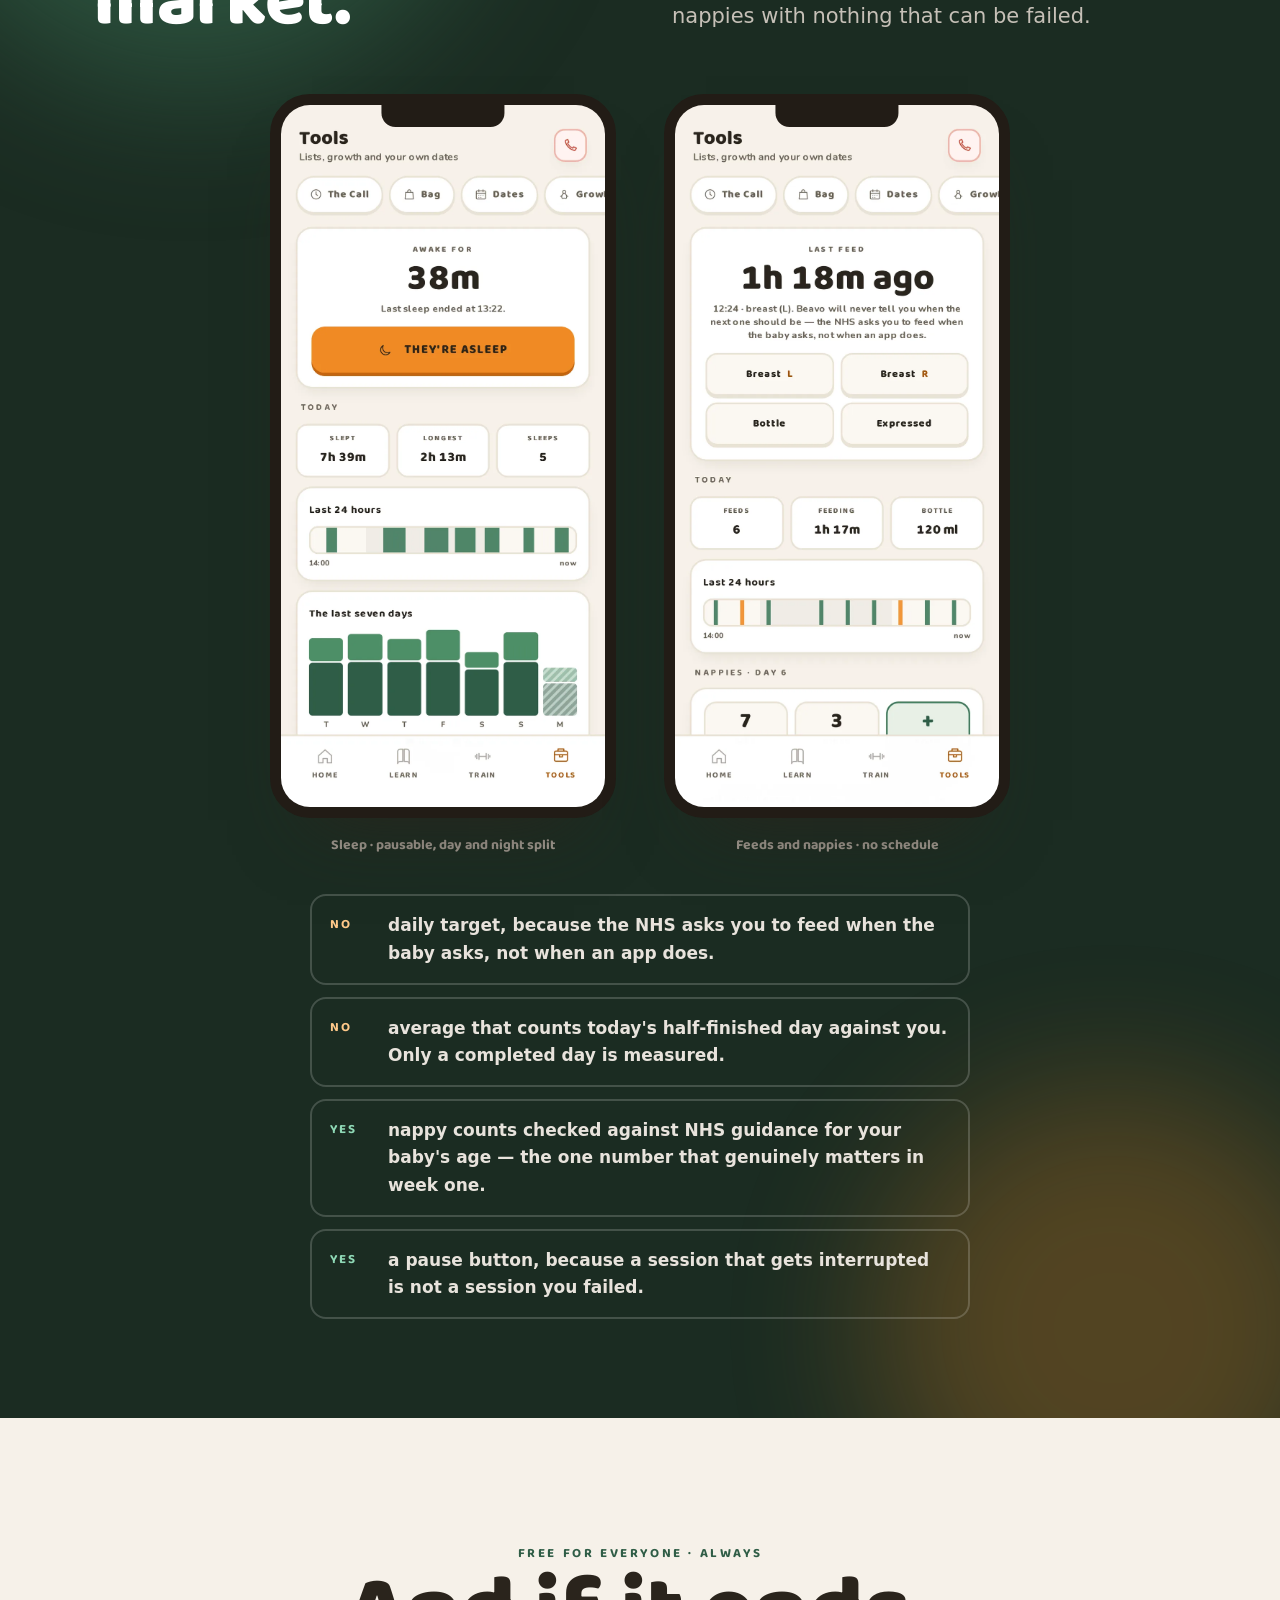
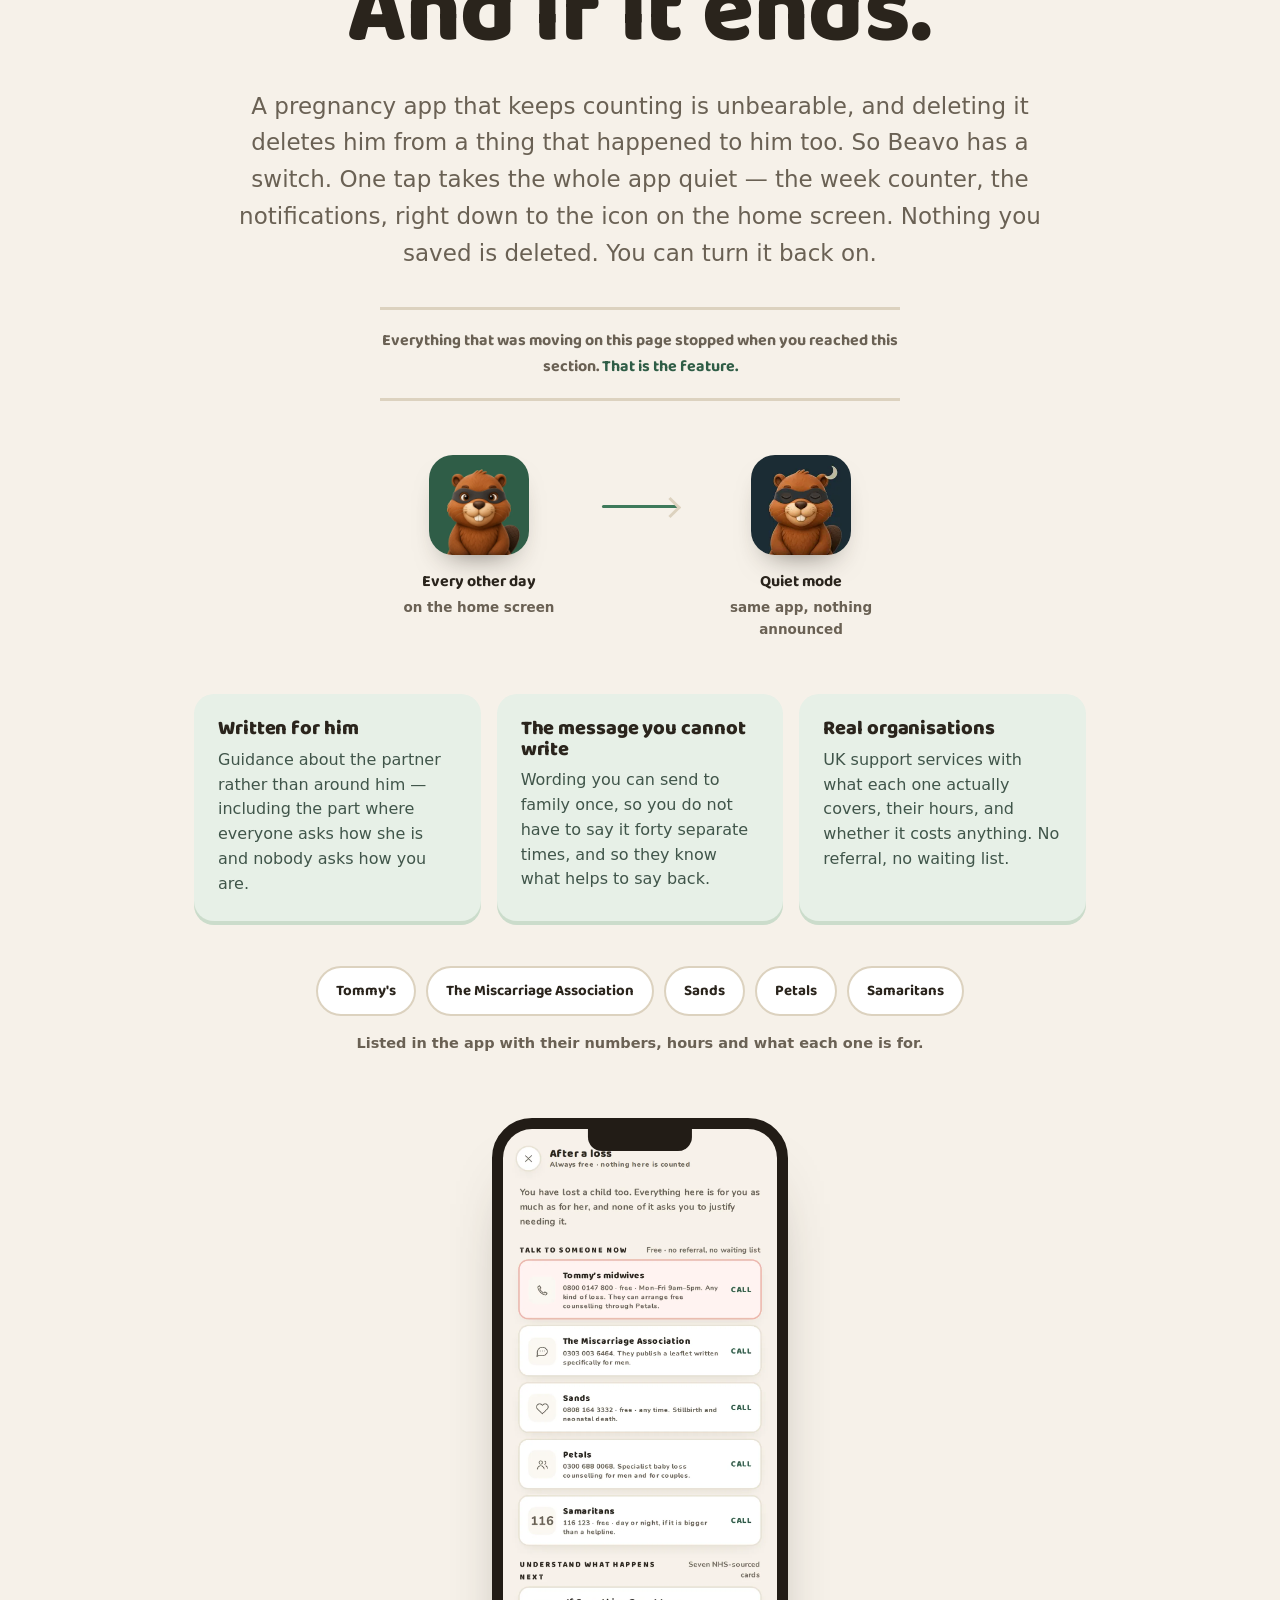
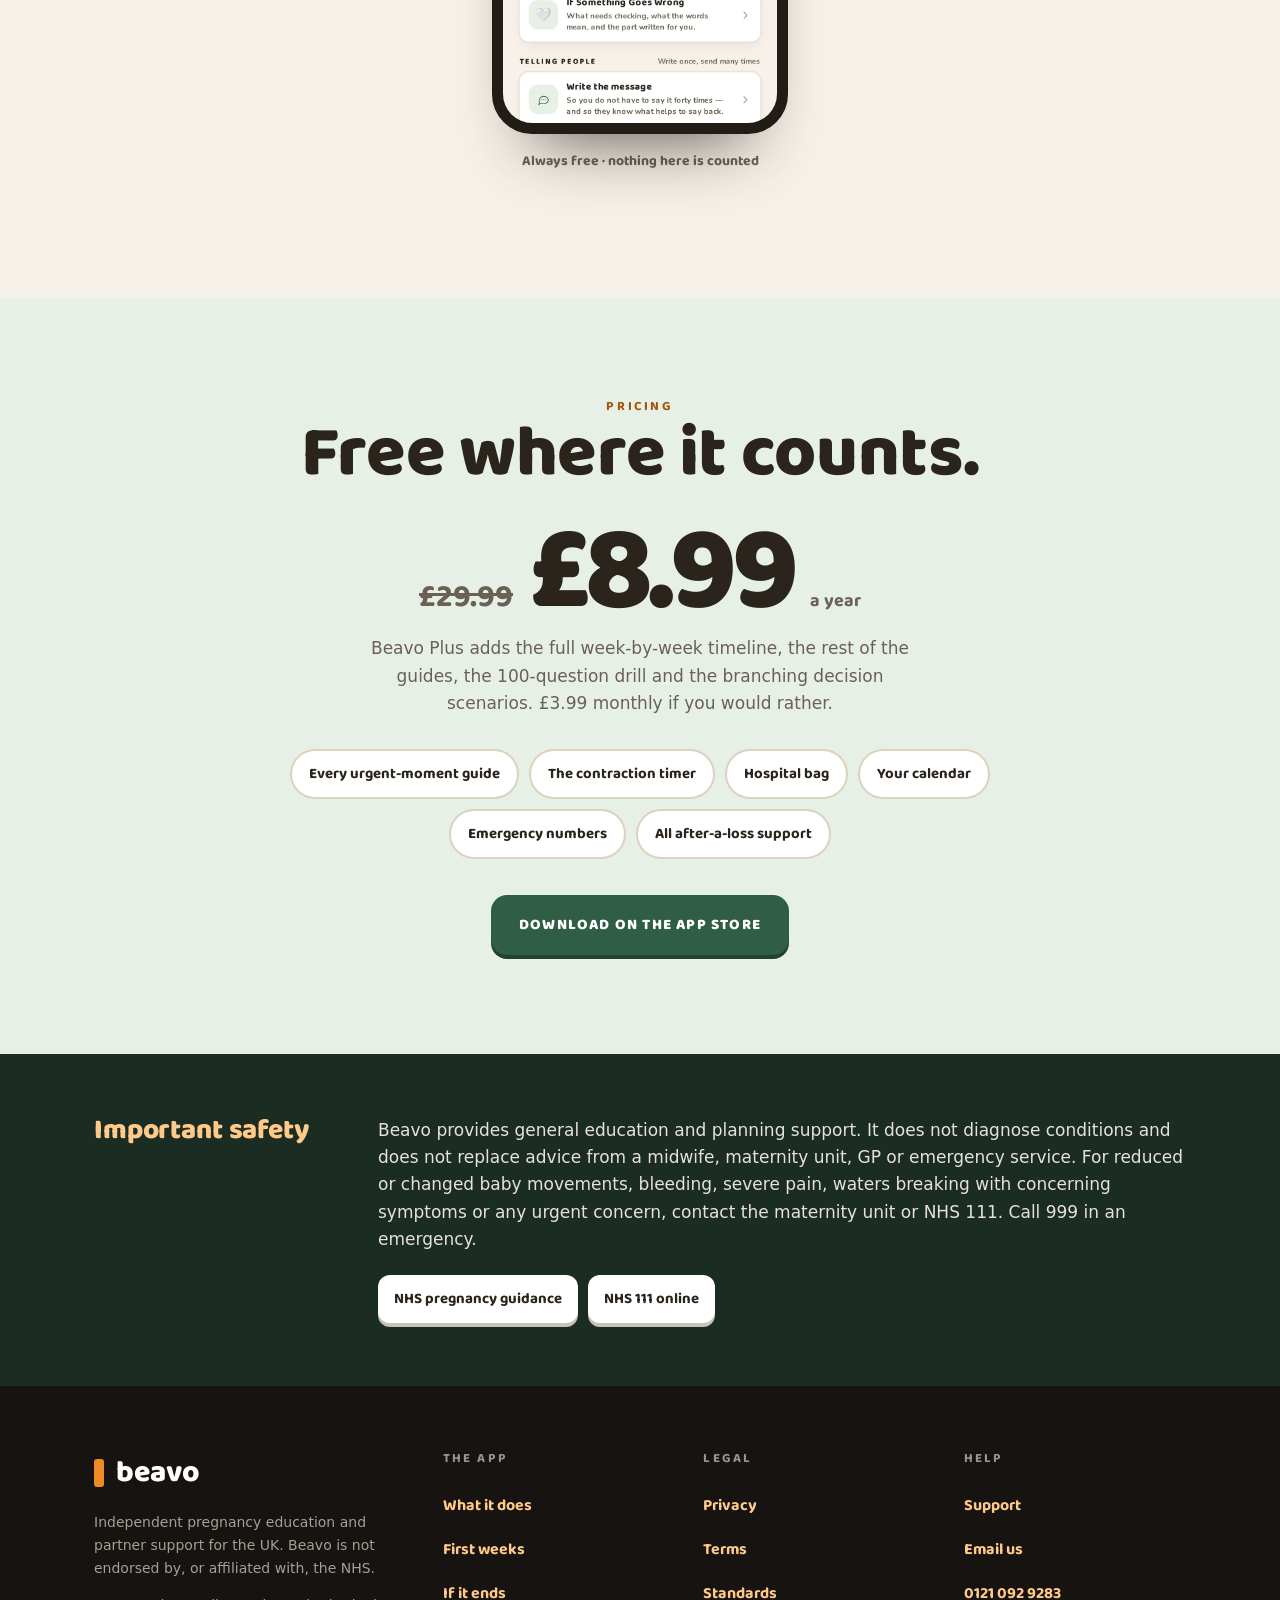
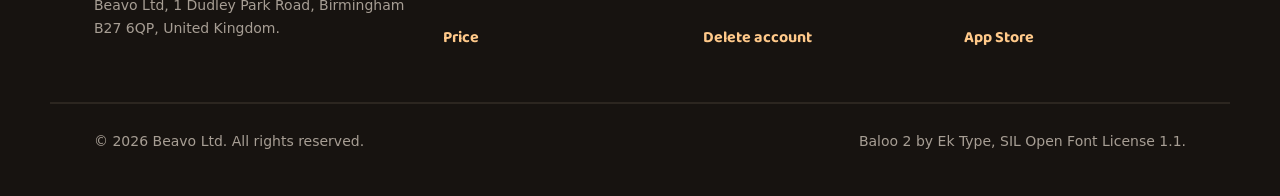
==== commit fee9138d: "Add files via upload" ====
--- a/index.html
+++ b/index.html
@@ -157,6 +157,55 @@
        as a decorative layer rather than a mismatch. None of them appear
        in the after-a-loss section. */
     .spot{width:58px;height:58px;margin:0 0 4px -3px;display:block}
+    /* bunny */
+    .bu-b{animation:bu-hop 2.8s ease-in-out infinite}
+    .bu-earL{transform-box:fill-box;transform-origin:50% 100%;animation:bu-twitchL 2.8s ease-in-out infinite}
+    .bu-earR{transform-box:fill-box;transform-origin:50% 100%;animation:bu-twitchR 2.8s ease-in-out infinite}
+    .bu-lid{transform-box:fill-box;transform-origin:50% 0;transform:scaleY(0);animation:bu-blink 5s infinite}
+    @keyframes bu-hop{0%,70%,100%{transform:translateY(0)}82%{transform:translateY(-13px)}92%{transform:translateY(0)}}
+    @keyframes bu-twitchL{0%,60%,100%{transform:rotate(-4deg)}70%{transform:rotate(-13deg)}}
+    @keyframes bu-twitchR{0%,60%,100%{transform:rotate(4deg)}75%{transform:rotate(13deg)}}
+    @keyframes bu-blink{0%,93%{transform:scaleY(0)}95%,97%{transform:scaleY(1)}100%{transform:scaleY(0)}}
+    @media(prefers-reduced-motion:reduce){.bu-b,.bu-earL,.bu-earR,.bu-lid{animation:none}}
+    /* owl */
+    .ow-b{animation:ow-sway 3.6s ease-in-out infinite}
+    .ow-lid{transform-box:fill-box;transform-origin:50% 0;transform:scaleY(0);animation:ow-blink 4.2s infinite}
+    .ow-wingL,.ow-wingR{transform-box:fill-box;animation:ow-tuck 3.6s ease-in-out infinite}
+    .ow-wingL{transform-origin:80% 10%}.ow-wingR{transform-origin:20% 10%}
+    @keyframes ow-sway{0%,100%{transform:rotate(-2.5deg)}50%{transform:rotate(2.5deg)}}
+    @keyframes ow-tuck{0%,100%{transform:rotate(0)}50%{transform:rotate(6deg)}}
+    @keyframes ow-blink{0%,92%{transform:scaleY(0)}94%,97%{transform:scaleY(1)}100%{transform:scaleY(0)}}
+    @media(prefers-reduced-motion:reduce){.ow-b,.ow-lid,.ow-wingL,.ow-wingR{animation:none}}
+    /* bird */
+    .bi-b{animation:bi-glide 3.2s ease-in-out infinite}
+    .bi-wing{transform-box:fill-box;transform-origin:38% 92%;animation:bi-flap 1s ease-in-out infinite}
+    .bi-lid{transform-box:fill-box;transform-origin:50% 0;transform:scaleY(0);animation:bi-blink 4.4s infinite}
+    @keyframes bi-glide{0%,100%{transform:translateY(0) rotate(-2deg)}50%{transform:translateY(-15px) rotate(2deg)}}
+    @keyframes bi-flap{0%,100%{transform:rotate(6deg) scaleY(1)}50%{transform:rotate(-30deg) scaleY(.82)}}
+    @keyframes bi-blink{0%,94%{transform:scaleY(0)}96%,98%{transform:scaleY(1)}100%{transform:scaleY(0)}}
+    @media(prefers-reduced-motion:reduce){.bi-b,.bi-wing,.bi-lid{animation:none}}
+    /* duckling */
+    .du-body{animation:du-waddle 2.4s ease-in-out infinite}
+    .du-head{animation:du-nod 2.4s ease-in-out infinite}
+    .du-wing{transform-box:fill-box;transform-origin:20% 40%;animation:du-flap 2.4s ease-in-out infinite}
+    .du-eyelid{transform-box:fill-box;transform-origin:50% 0;transform:scaleY(0);animation:du-blink 4.6s infinite}
+    .du-foot{animation:du-step 2.4s ease-in-out infinite}
+    .du-foot.du-b{animation-delay:-1.2s}
+    @keyframes du-waddle{0%,100%{transform:rotate(-3deg) translateY(0)}50%{transform:rotate(3deg) translateY(-3px)}}
+    @keyframes du-nod{0%,100%{transform:rotate(3deg)}50%{transform:rotate(-3deg)}}
+    @keyframes du-flap{0%,100%{transform:rotate(0deg)}50%{transform:rotate(-22deg)}}
+    @keyframes du-step{0%,100%{transform:translateY(0)}50%{transform:translateY(-5px)}}
+    @keyframes du-blink{0%,94%{transform:scaleY(0)}96%,98%{transform:scaleY(1)}100%{transform:scaleY(0)}}
+    @media (prefers-reduced-motion:reduce){.du-body,.du-head,.du-wing,.du-eyelid,.du-foot{animation:none}}
+    /* hedgehog */
+    .he-b{transform-box:view-box;transform-origin:50% 80%;animation:he-breathe 3.4s ease-in-out infinite}
+    .he-z{opacity:0;animation:he-rise 3.6s ease-in-out infinite}
+    .he-z2{animation-delay:1.2s}.he-z3{animation-delay:2.4s}
+    @keyframes he-breathe{0%,100%{transform:scale(1)}50%{transform:scale(1.035)}}
+    @keyframes he-rise{0%{opacity:0;transform:translate(0,0) scale(.7)}
+    25%{opacity:.9}
+    100%{opacity:0;transform:translate(16px,-42px) scale(1.15)}}
+    @media(prefers-reduced-motion:reduce){.he-b{animation:none}.he-z{animation:none;opacity:.55}}
     .band.night .spot{filter:drop-shadow(0 2px 6px rgba(0,0,0,.35))}
     .head{max-width:860px}
     .head h2{font-size:clamp(36px,6vw,74px);line-height:1.0;margin:12px 0 0;color:var(--green)}
@@ -483,7 +532,7 @@
 
         <div class="row">
           <div class="rv">
-            <img class="spot" src="assets/bunny.svg" alt="" width="240" height="240" loading="lazy">
+            <svg class="spot" viewBox="0 0 240 240" aria-hidden="true" focusable="false"><g transform="translate(120,150)"><g class="bu-b"> <ellipse class="bu-earL" cx="-20" cy="-74" rx="13" ry="42" fill="#C9A98C"/> <ellipse class="bu-earL" cx="-20" cy="-74" rx="6" ry="31" fill="#F0C9C2"/> <ellipse class="bu-earR" cx="20" cy="-74" rx="13" ry="42" fill="#C9A98C"/> <ellipse class="bu-earR" cx="20" cy="-74" rx="6" ry="31" fill="#F0C9C2"/> <ellipse cx="0" cy="20" rx="50" ry="44" fill="#C9A98C"/> <ellipse cx="0" cy="30" rx="30" ry="26" fill="#EFE0D0"/> <circle cx="0" cy="-24" r="38" fill="#C9A98C"/> <circle cx="-14" cy="-30" r="6.5" fill="#3A2E22"/> <circle cx="14" cy="-30" r="6.5" fill="#3A2E22"/> <circle cx="-12" cy="-32.5" r="2.2" fill="#fff"/> <circle cx="16" cy="-32.5" r="2.2" fill="#fff"/> <ellipse class="bu-lid" cx="-14" cy="-37" rx="7.5" ry="7" fill="#C9A98C"/> <ellipse class="bu-lid" cx="14" cy="-37" rx="7.5" ry="7" fill="#C9A98C"/> <path d="M0 -14 l-6 7 h12 z" fill="#E08A8A"/> <path d="M0 -7 v5 M-8 2 q8 6 16 0" stroke="#8A6B52" stroke-width="3" fill="none" stroke-linecap="round"/> <circle cx="52" cy="34" r="13" fill="#EFE0D0"/> </g></g></svg>
             <div class="eyebrow">Home</div>
             <h3>It opens on the next thing worth doing.</h3>
             <p>One briefing for the week you are in, and three ways in. No streak to keep, no day to miss.</p>
@@ -501,7 +550,7 @@
 
         <div class="row flip">
           <div class="rv">
-            <img class="spot" src="assets/owl.svg" alt="" width="240" height="240" loading="lazy">
+            <svg class="spot" viewBox="0 0 240 240" aria-hidden="true" focusable="false"><g transform="translate(120,126)"><g class="ow-b"> <path d="M-52 -46 l6 -30 l24 20 z" fill="#8A5A34"/> <path d="M52 -46 l-6 -30 l-24 20 z" fill="#8A5A34"/> <ellipse cx="0" cy="0" rx="58" ry="62" fill="#A26D3E"/> <ellipse cx="0" cy="14" rx="38" ry="42" fill="#E8D5B8"/> <path class="ow-wingL" d="M-52 -14 q-16 30 -2 54 q14 4 20 -14 z" fill="#8A5A34"/> <path class="ow-wingR" d="M52 -14 q16 30 2 54 q-14 4 -20 -14 z" fill="#8A5A34"/> <circle cx="-22" cy="-16" r="21" fill="#F7EFE0"/> <circle cx="22" cy="-16" r="21" fill="#F7EFE0"/> <circle cx="-22" cy="-16" r="10" fill="#3A2E22"/> <circle cx="22" cy="-16" r="10" fill="#3A2E22"/> <circle cx="-19" cy="-19" r="3.4" fill="#fff"/> <circle cx="25" cy="-19" r="3.4" fill="#fff"/> <ellipse class="ow-lid" cx="-22" cy="-37" rx="22" ry="21" fill="#A26D3E"/> <ellipse class="ow-lid" cx="22" cy="-37" rx="22" ry="21" fill="#A26D3E"/> <path d="M0 -8 l-9 12 h18 z" fill="#EF8A24"/> <path d="M-16 62 h14 M2 62 h14" stroke="#EF8A24" stroke-width="7" stroke-linecap="round"/> </g></g></svg>
             <div class="eyebrow">Learn</div>
             <h3>Plain English, with the source attached.</h3>
             <p>Pregnancy, labour, pain relief, caesarean birth, recovery, feeding, safer sleep and mental health after birth.</p>
@@ -519,7 +568,7 @@
 
         <div class="row">
           <div class="rv">
-            <img class="spot" src="assets/bird.svg" alt="" width="240" height="240" loading="lazy">
+            <svg class="spot" viewBox="0 0 240 240" aria-hidden="true" focusable="false"><g transform="translate(120,124)"><g class="bi-b"> <!-- tail --> <path d="M-40 2 l-42 -16 l6 20 l-8 18 z" fill="#2F5D46"/> <!-- body --> <ellipse cx="0" cy="4" rx="44" ry="31" fill="#3E7A5B"/> <!-- belly --> <ellipse cx="4" cy="14" rx="30" ry="19" fill="#DCEBDF"/> <!-- head --> <circle cx="34" cy="-20" r="25" fill="#3E7A5B"/> <!-- beak --> <path d="M57 -20 l24 7 l-24 8 z" fill="#EF8A24"/> <!-- eye --> <circle cx="41" cy="-26" r="6" fill="#22332A"/> <circle cx="43.5" cy="-28.5" r="2.2" fill="#fff"/> <ellipse class="bi-lid" cx="41" cy="-33" rx="7" ry="6.5" fill="#3E7A5B"/> <!-- legs --> <path d="M-2 33 v12 M12 33 v12" stroke="#EF8A24" stroke-width="5" stroke-linecap="round"/> <!-- the single near wing, drawn last so it sits above the body --> <path class="bi-wing" d="M-14 -6 q22 -46 54 -30 q-6 34 -40 44 z" fill="#5FA37A"/> </g></g></svg>
             <div class="eyebrow">The call</div>
             <h3>The call you will have to make, already written down.</h3>
             <p>Time the contractions and Beavo assembles the sentences you read down the phone. It decides nothing — if either of you is worried, you ring.</p>
@@ -537,7 +586,7 @@
 
         <div class="row flip">
           <div class="rv">
-            <img class="spot" src="assets/duckling.svg" alt="" width="240" height="240" loading="lazy">
+            <svg class="spot" viewBox="0 0 240 240" aria-hidden="true" focusable="false"><g transform="translate(112,118)"> <g class="du-foot" fill="#E08A2A"><path d="M-26 62 l-13 12 h26 z"/></g> <g class="du-foot du-b" fill="#E08A2A"><path d="M18 62 l-13 12 h26 z"/></g> <g class="du-body"> <ellipse cx="0" cy="26" rx="52" ry="45" fill="#F2C14E"/> <ellipse cx="0" cy="34" rx="34" ry="28" fill="#F7D77E"/> <path class="du-wing" d="M-40 12 q-22 16 -6 38 q16 8 26 -10 z" fill="#E6AF3C"/> <g class="du-head"> <circle cx="4" cy="-34" r="35" fill="#F2C14E"/> <path d="M30 -32 q22 4 22 12 q0 8 -22 9 z" fill="#EF8A24"/> <circle cx="14" cy="-42" r="6.5" fill="#3A2E22"/> <circle cx="16" cy="-44.5" r="2.2" fill="#fff"/> <ellipse class="du-eyelid" cx="14" cy="-48.5" rx="7.5" ry="7" fill="#F2C14E"/> <path d="M-14 -58 q10 -12 22 -6" stroke="#E6AF3C" stroke-width="5" fill="none" stroke-linecap="round"/> </g> </g> </g></svg>
             <div class="eyebrow">Hospital bag</div>
             <h3>A bag list with a section for you.</h3>
             <p>Most checklists pack for her and for the baby and forget the person who will be awake for thirty hours in a plastic chair.</p>
@@ -569,7 +618,7 @@
       <div class="aurora amb" aria-hidden="true"><b></b><b></b></div>
       <div class="inner" style="position:relative">
         <div class="intro2">
-          <div class="head rv"><img class="spot" src="assets/hedgehog.svg" alt="" width="240" height="240" loading="lazy"><div class="eyebrow" style="color:#FFC98A">The first weeks</div><h2>Trackers built against the market.</h2></div>
+          <div class="head rv"><svg class="spot" viewBox="0 0 240 240" aria-hidden="true" focusable="false"><g transform="translate(116,142)"><g class="he-b"> <path d="M-70 22 q4 -62 46 -74 q46 -14 74 30 q16 26 6 44 z" fill="#7C5B44"/> <g fill="#5E4433"> <path d="M-56 -6 l-12 -20 l20 6 z"/><path d="M-30 -30 l-8 -24 l20 12 z"/> <path d="M-2 -44 l0 -26 l18 18 z"/><path d="M28 -48 l10 -22 l12 22 z"/> <path d="M54 -34 l20 -12 l4 22 z"/> </g> <ellipse cx="-46" cy="18" rx="34" ry="26" fill="#E3C9A8"/> <path d="M-70 14 q-10 4 -10 12" stroke="#C9A882" stroke-width="5" fill="none" stroke-linecap="round"/> <circle cx="-74" cy="20" r="7" fill="#4A382A"/> <path d="M-58 12 q6 5 12 0" stroke="#4A382A" stroke-width="4" fill="none" stroke-linecap="round"/> <circle cx="-34" cy="26" r="7" fill="#F0B9A6" opacity=".7"/> </g> <g fill="#3E7A5B" font-family="system-ui,sans-serif" font-weight="800"> <text class="he-z" x="150" y="76" font-size="20">z</text> <text class="he-z he-z2" x="150" y="76" font-size="26">z</text> <text class="he-z he-z3" x="150" y="76" font-size="16">z</text> </g></g></svg><div class="eyebrow" style="color:#FFC98A">The first weeks</div><h2>Trackers built against the market.</h2></div>
           <p class="sub rv s1">Feed-tracking apps sell targets, streaks and red numbers to people who have not slept in nine days. There is published evidence that intensive tracking goes hand in hand with worse postnatal anxiety. So Beavo tracks sleep, feeds and nappies with nothing that can be failed.</p>
         </div>
 
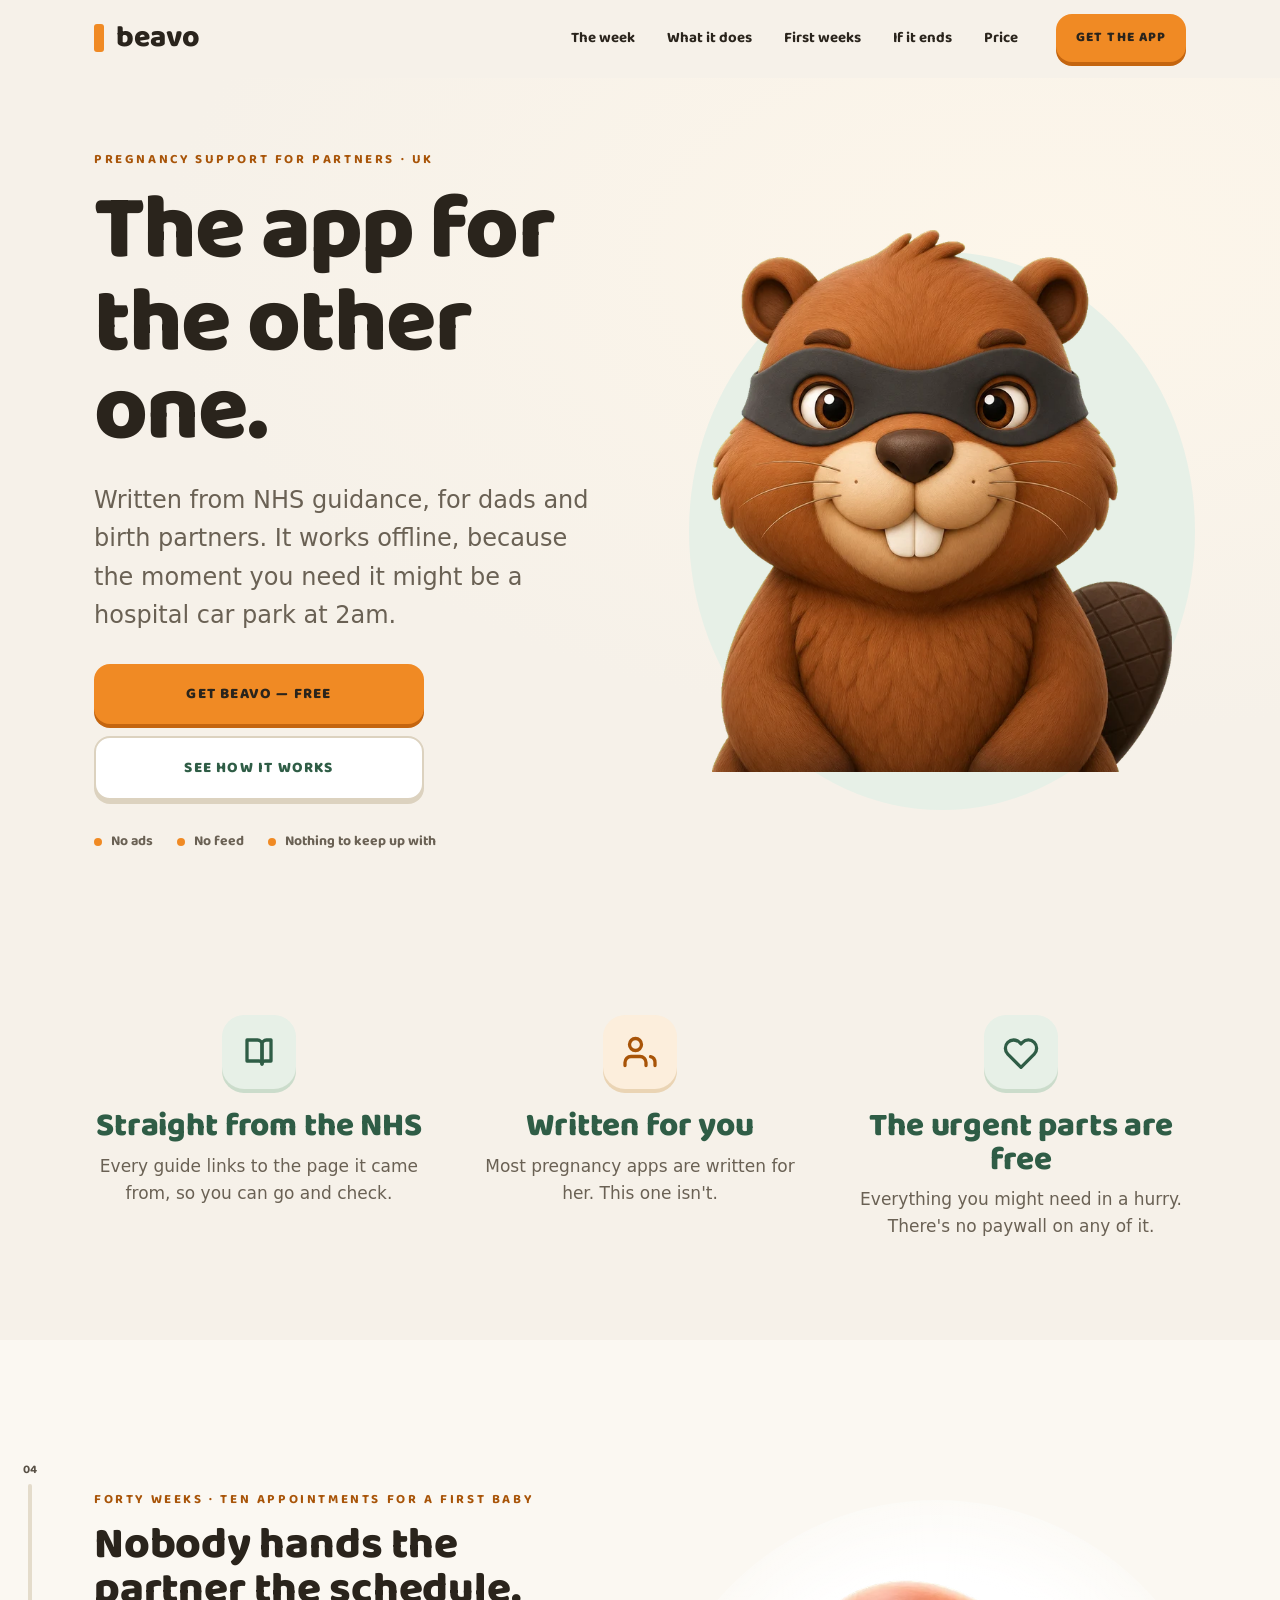
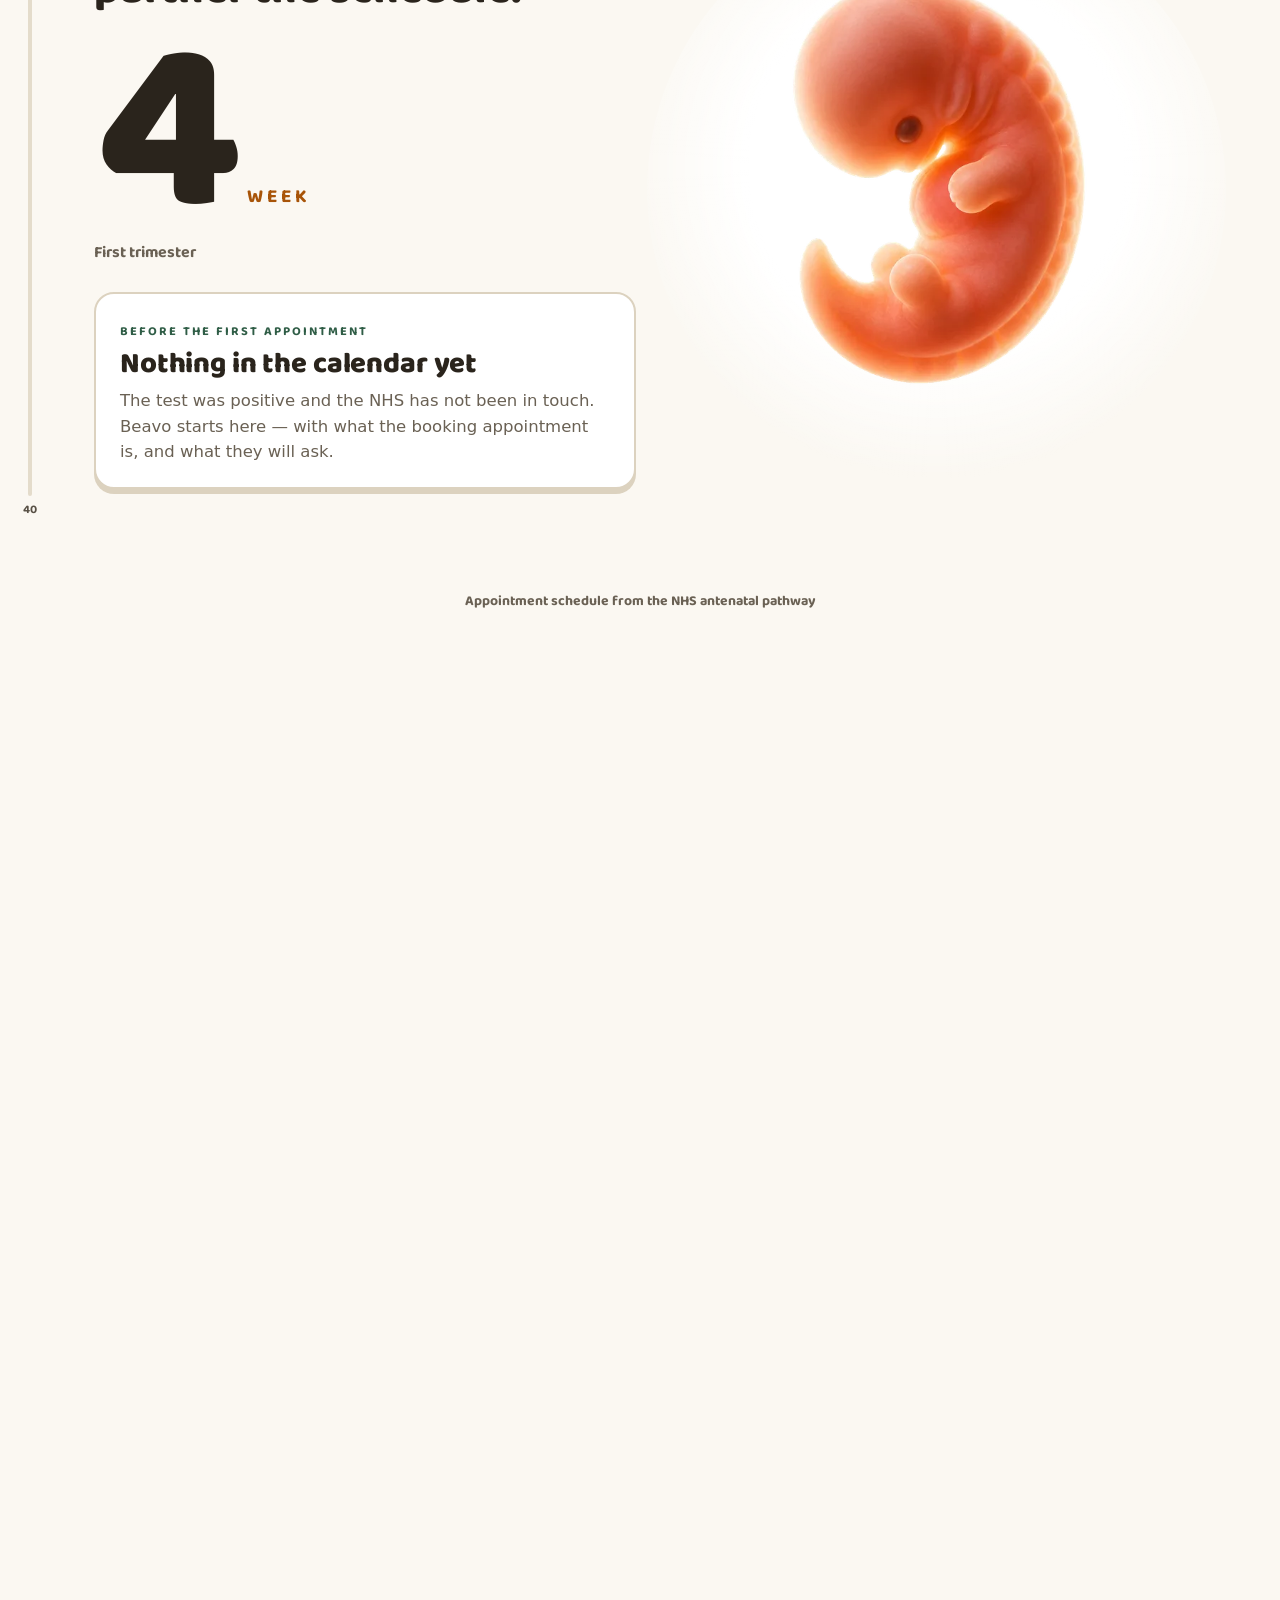
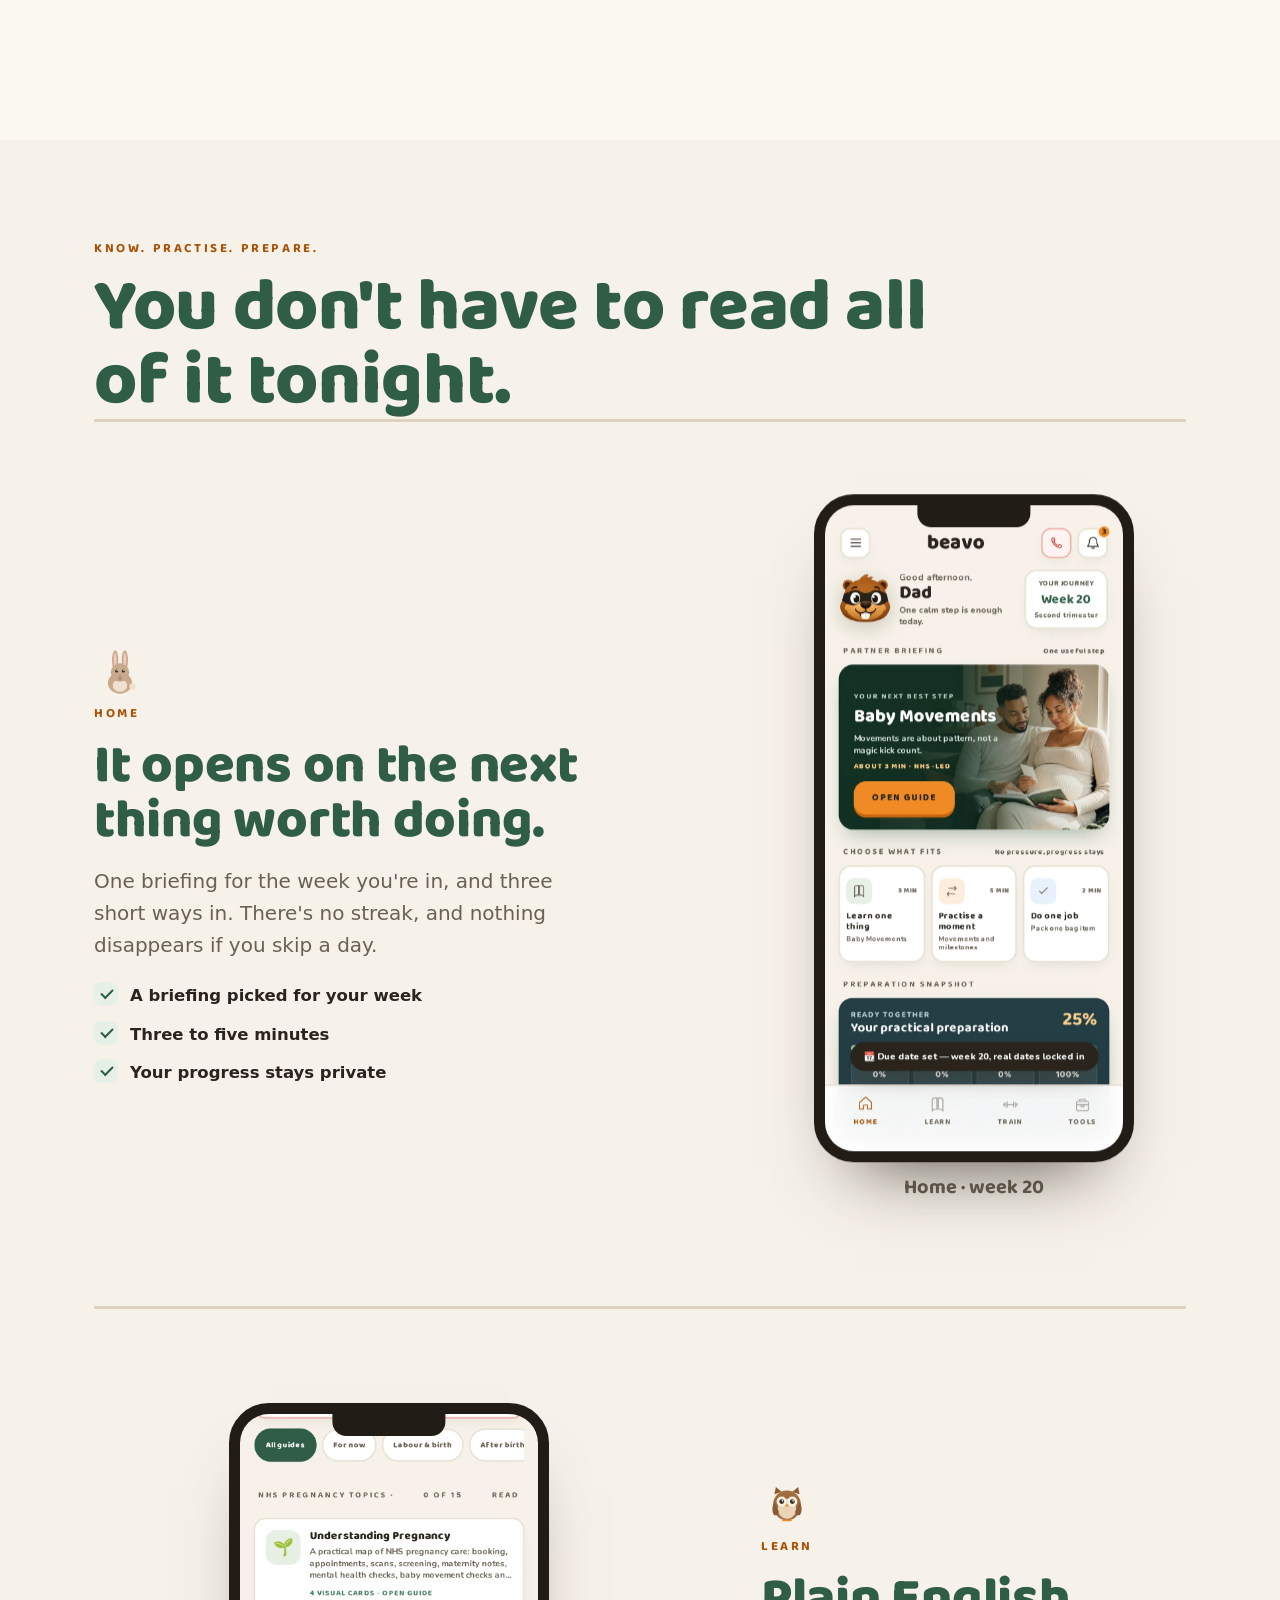
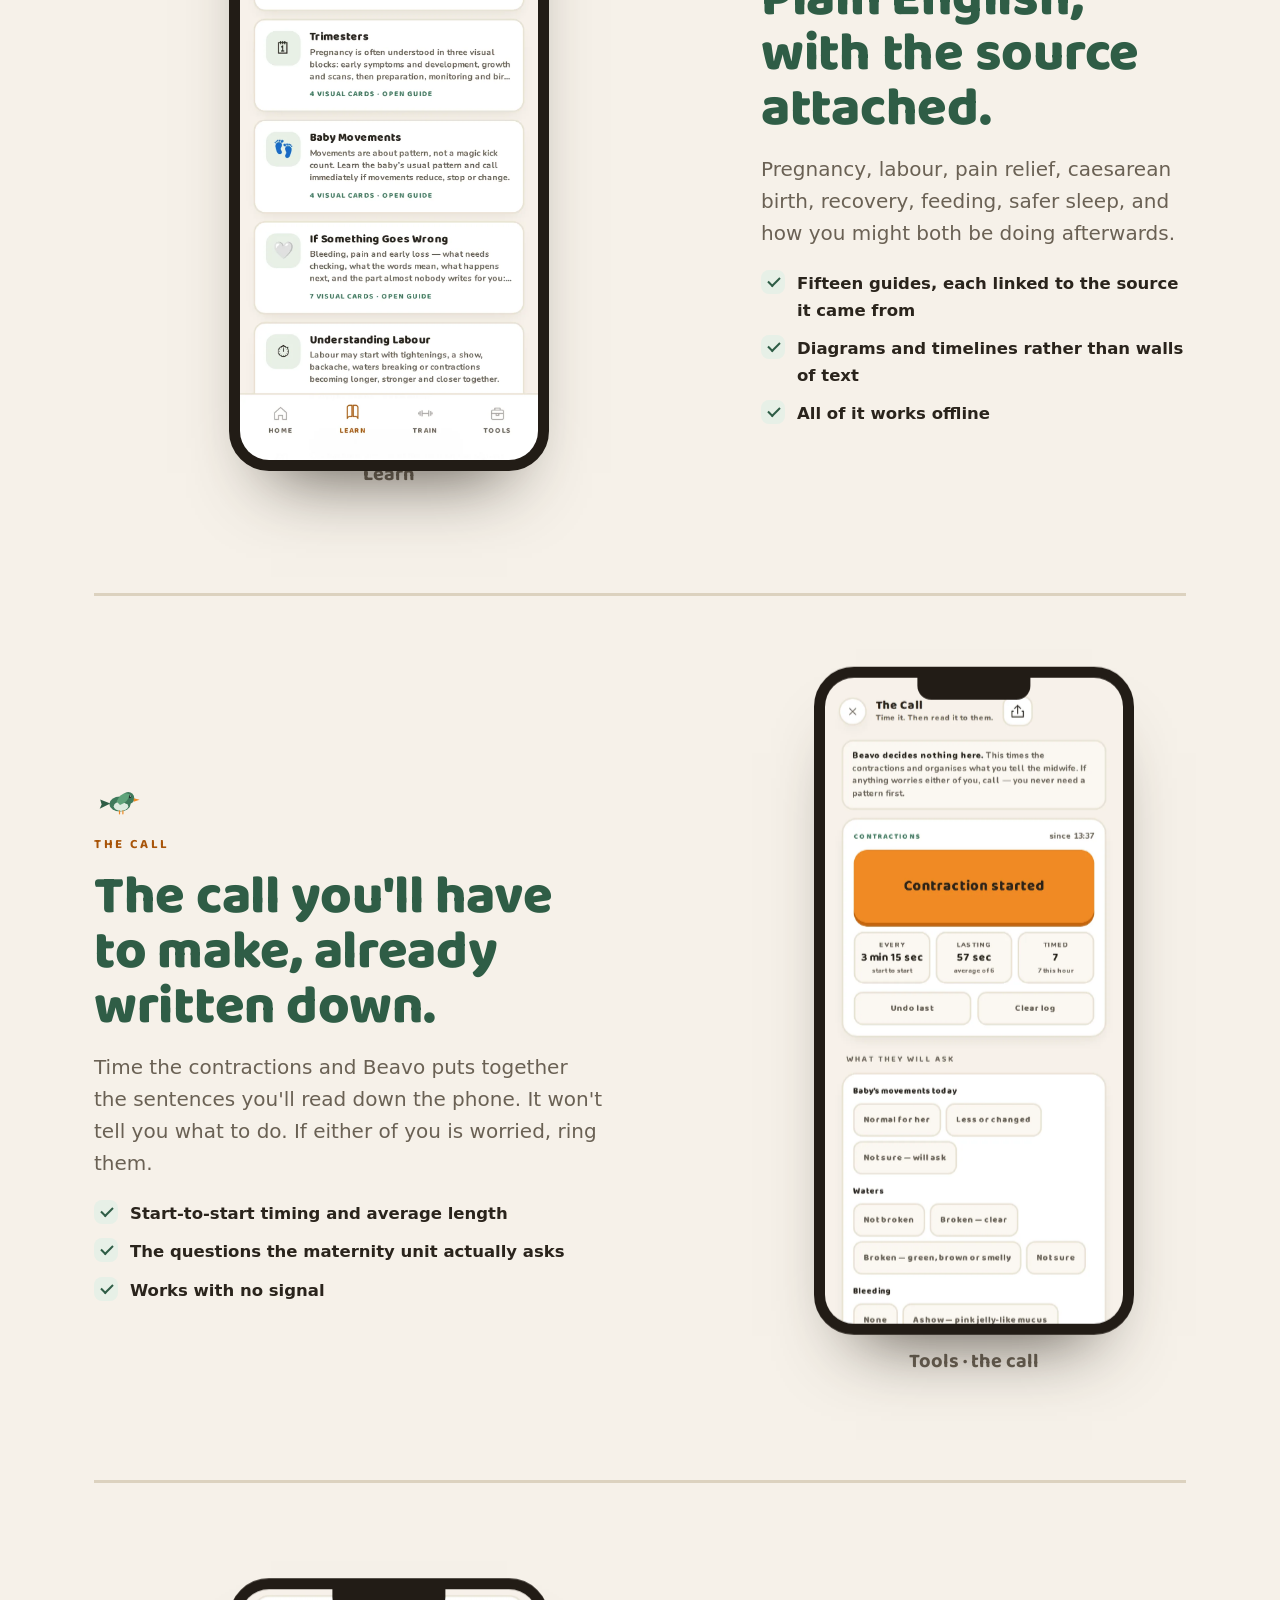
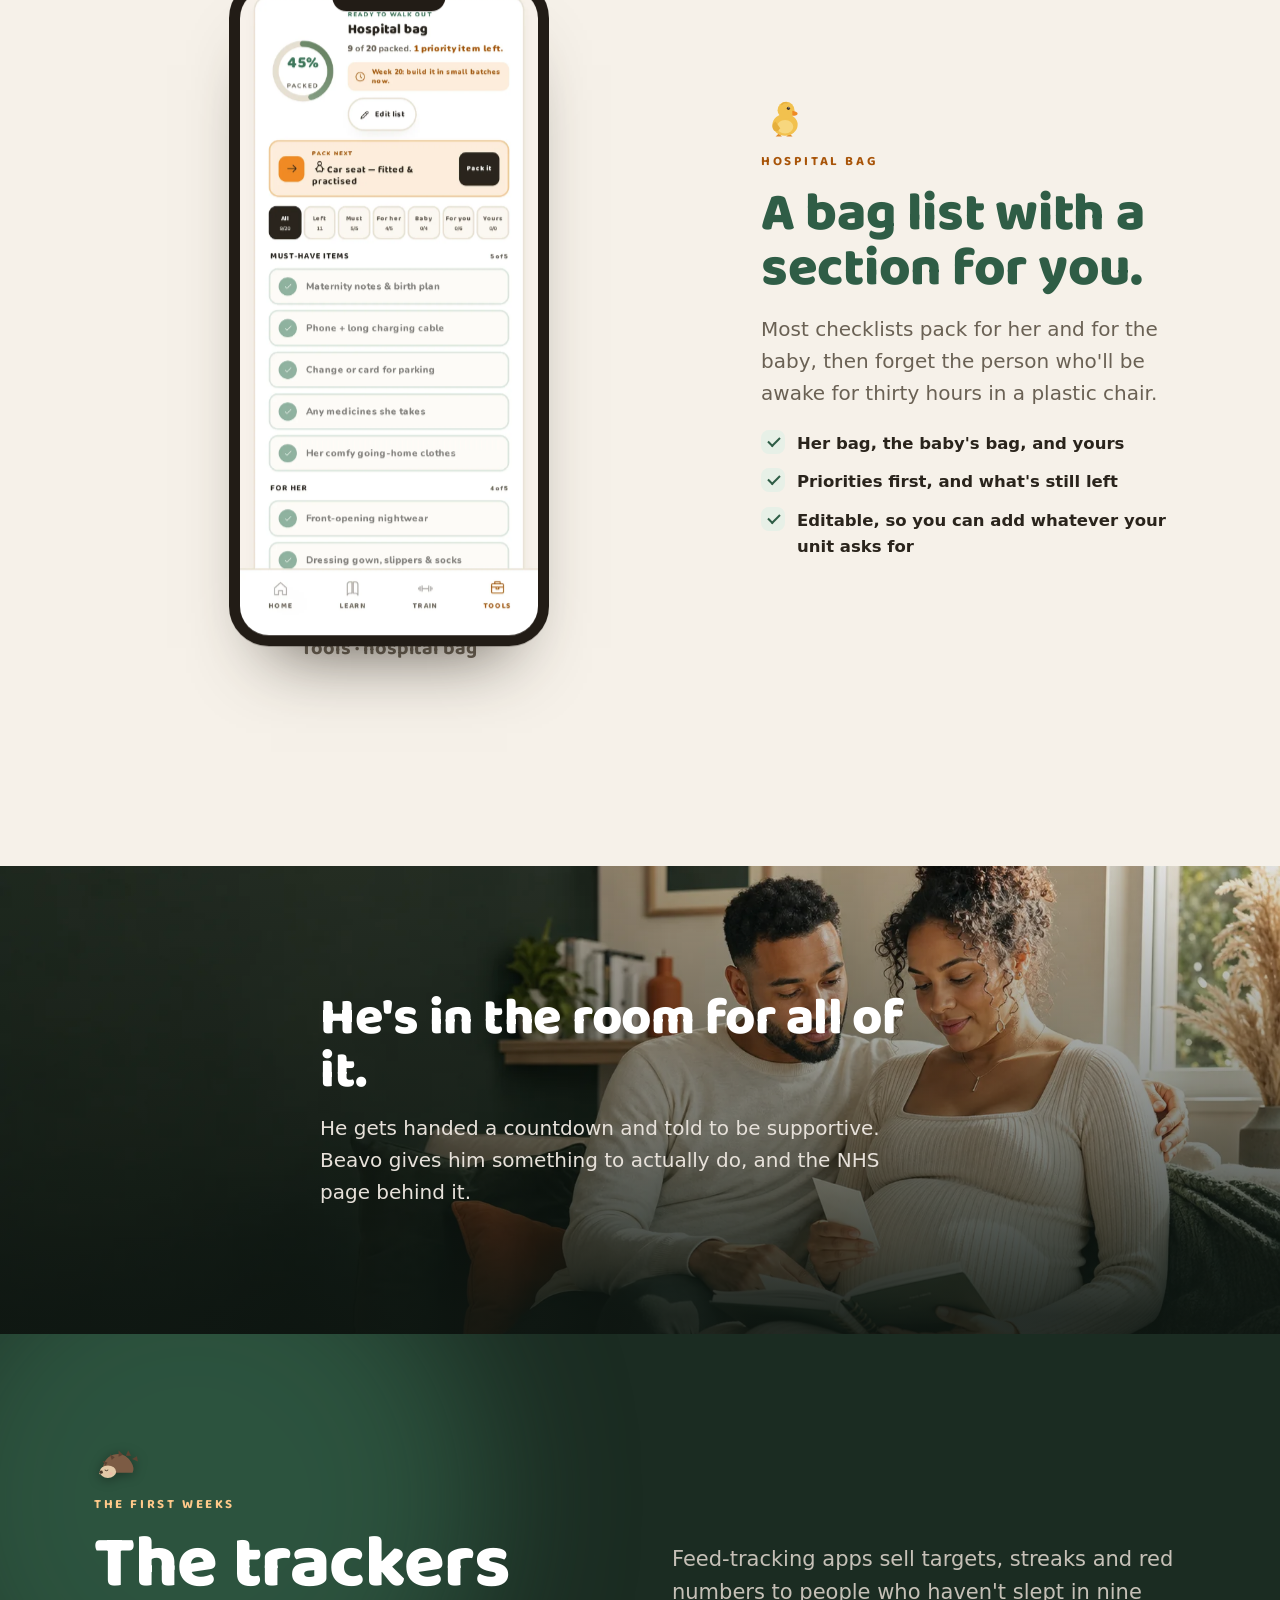
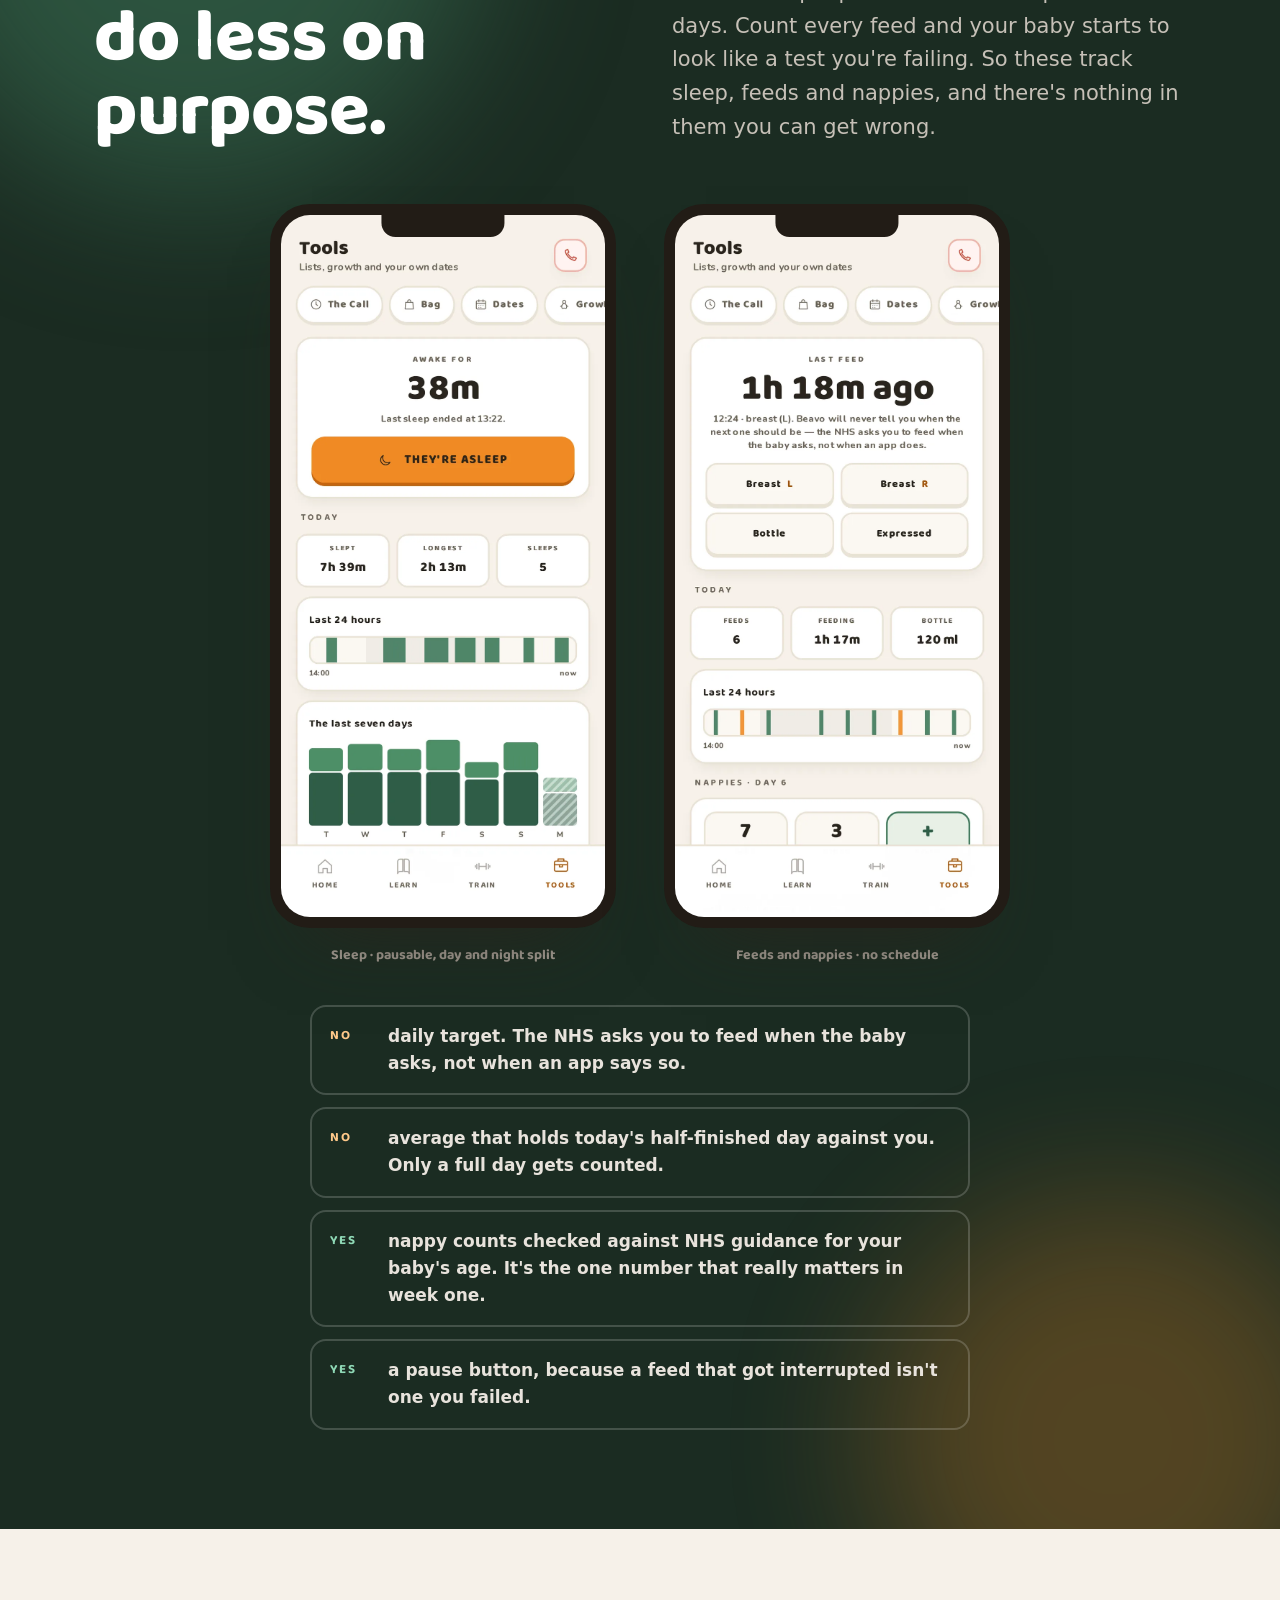
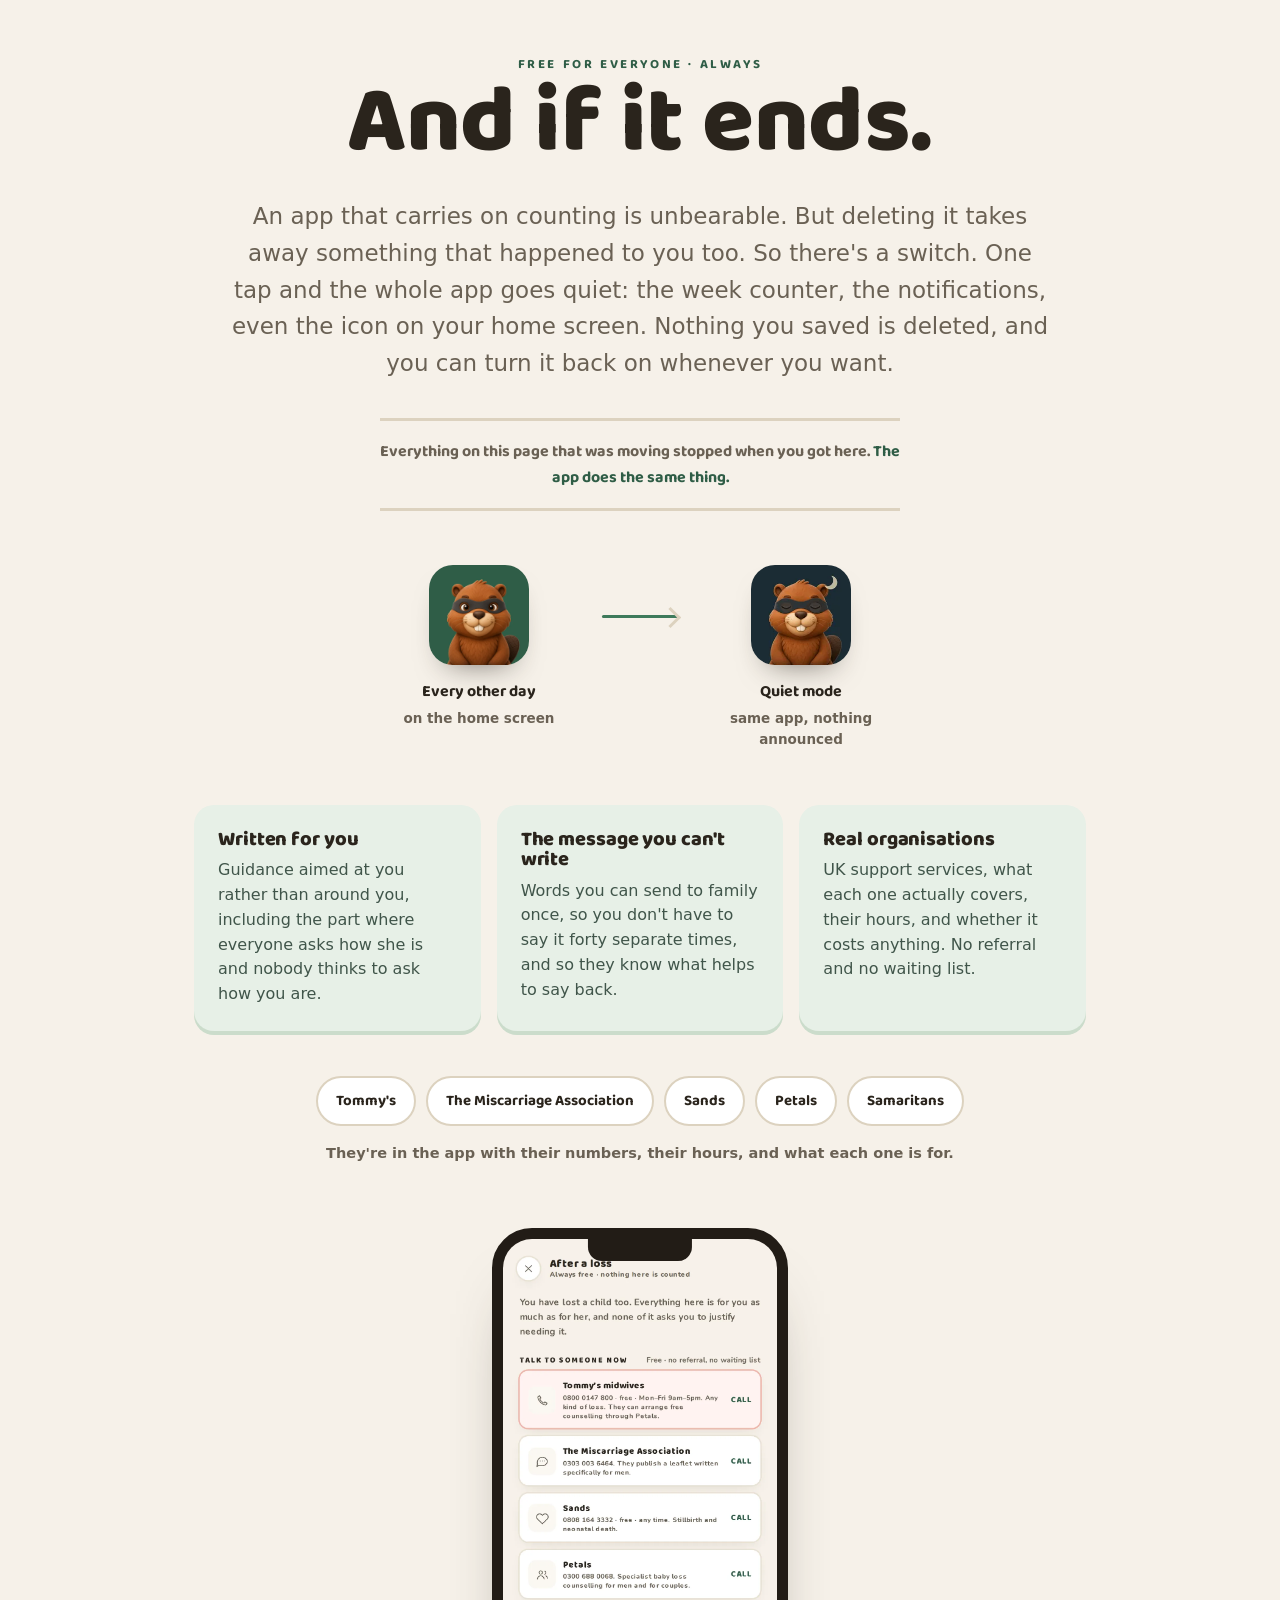
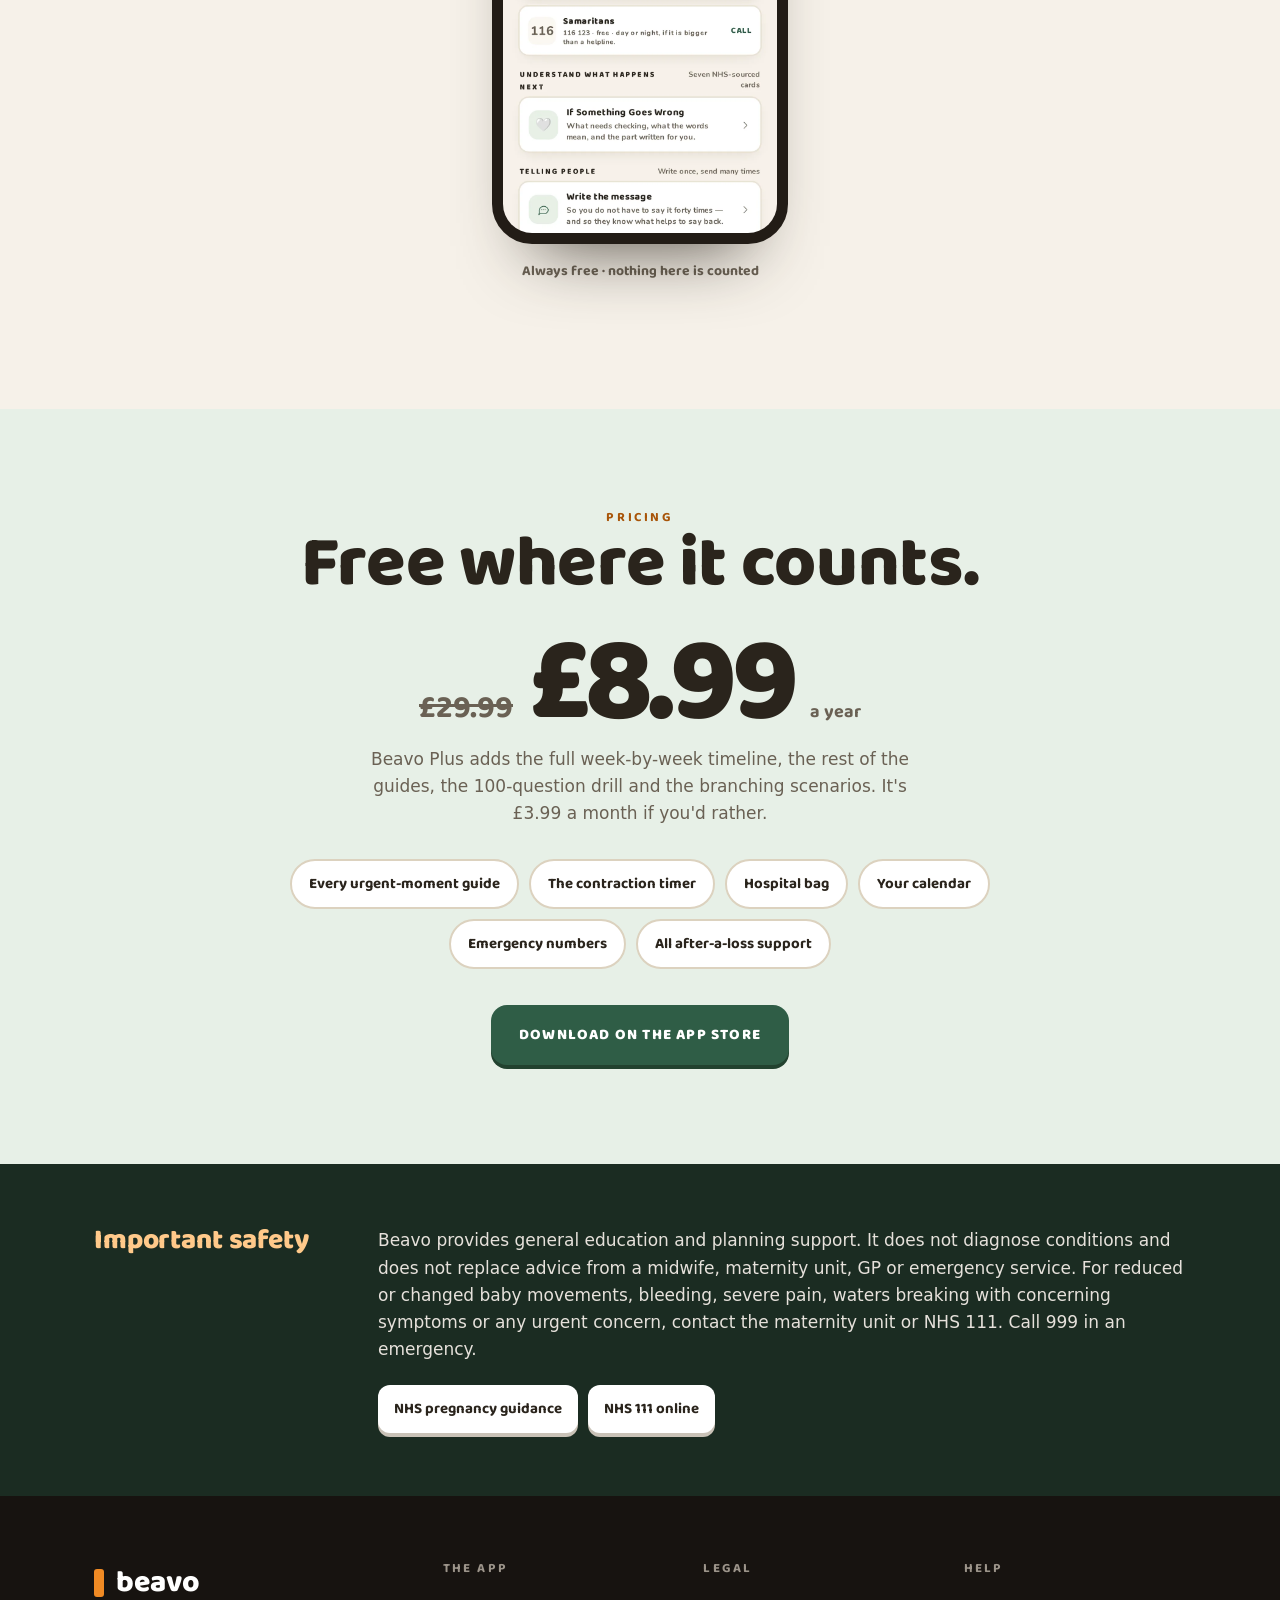
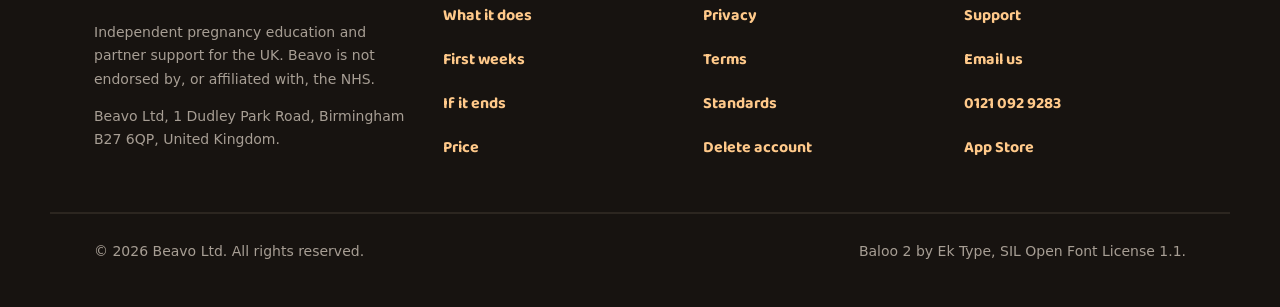
==== commit 18b84b25: "Add files via upload" ====
--- a/index.html
+++ b/index.html
@@ -454,13 +454,13 @@
         <div>
           <div class="eyebrow fade-up">Pregnancy support for partners · UK</div>
           <h1><span class="line"><i>The app for</i></span><span class="line"><i>the other one.</i></span></h1>
-          <p class="lead fade-up d2">Written from NHS guidance, for fathers and birth partners. Works offline.</p>
+          <p class="lead fade-up d2">Written from NHS guidance, for dads and birth partners. It works offline, because the moment you need it might be a hospital car park at 2am.</p>
           <div class="actions fade-up d3">
             <a class="btn btn-cta" href="https://apps.apple.com/gb/app/id6791195741">Get Beavo — free</a>
             <a class="btn btn-line" href="#week">See how it works</a>
           </div>
           <div class="receipts fade-up d4">
-            <span>No ads</span><span>No feed</span><span>No streaks to keep</span>
+            <span>No ads</span><span>No feed</span><span>Nothing to keep up with</span>
           </div>
         </div>
         <div class="hero-art fade-up d2">
@@ -482,17 +482,17 @@
           <div class="claim rv">
             <div class="ico" aria-hidden="true"><svg viewBox="0 0 24 24" fill="none" stroke="#2F5D46" stroke-width="2.2" stroke-linecap="round" stroke-linejoin="round"><path d="M4 4h7a3 3 0 0 1 3 3v13a2 2 0 0 0-2-2H4z"/><path d="M20 4h-3a3 3 0 0 0-3 3v13a2 2 0 0 1 2-2h4z"/></svg></div>
             <h3>Straight from the NHS</h3>
-            <p>Every guide links to the page it came from.</p>
+            <p>Every guide links to the page it came from, so you can go and check.</p>
           </div>
           <div class="claim rv s1">
             <div class="ico" aria-hidden="true"><svg viewBox="0 0 24 24" fill="none" stroke="#A85408" stroke-width="2.2" stroke-linecap="round" stroke-linejoin="round"><path d="M16 21v-2a4 4 0 0 0-4-4H6a4 4 0 0 0-4 4v2"/><circle cx="9" cy="7" r="4"/><path d="M22 21v-2a4 4 0 0 0-3-3.87"/></svg></div>
-            <h3>Built for the partner</h3>
-            <p>Not a countdown app with a blue theme on it.</p>
+            <h3>Written for you</h3>
+            <p>Most pregnancy apps are written for her. This one isn't.</p>
           </div>
           <div class="claim rv s2">
             <div class="ico" aria-hidden="true"><svg viewBox="0 0 24 24" fill="none" stroke="#2F5D46" stroke-width="2.2" stroke-linecap="round" stroke-linejoin="round"><path d="M20.8 5.6a5.5 5.5 0 0 0-7.8 0L12 6.6l-1-1a5.5 5.5 0 0 0-7.8 7.8l8.8 8.8 8.8-8.8a5.5 5.5 0 0 0 0-7.8z"/></svg></div>
-            <h3>Free where it counts</h3>
-            <p>Every urgent-moment guide. Always.</p>
+            <h3>The urgent parts are free</h3>
+            <p>Everything you might need in a hurry. There's no paywall on any of it.</p>
           </div>
         </div>
       </div>
@@ -504,7 +504,7 @@
         <div class="rail" aria-hidden="true"><b id="rail-fill"></b><u>04</u><u>40</u></div>
         <div class="inner">
           <div>
-            <div class="eyebrow">Forty weeks · ten appointments</div>
+            <div class="eyebrow">Forty weeks · ten appointments for a first baby</div>
             <h2 id="week-h" class="wk-h">Nobody hands the partner the schedule.</h2>
             <div class="wk-num"><b id="wk-num">4</b><span>Week</span></div>
             <div class="wk-tri" id="wk-tri">First trimester</div>
@@ -528,18 +528,18 @@
     <!-- ================= FEATURES ================= -->
     <section class="band" id="features">
       <div class="inner">
-        <div class="head rv"><div class="eyebrow">Know. Practise. Prepare.</div><h2>One useful step, not forty open tabs.</h2></div>
+        <div class="head rv"><div class="eyebrow">Know. Practise. Prepare.</div><h2>You don't have to read all of it tonight.</h2></div>
 
         <div class="row">
           <div class="rv">
             <svg class="spot" viewBox="0 0 240 240" aria-hidden="true" focusable="false"><g transform="translate(120,150)"><g class="bu-b"> <ellipse class="bu-earL" cx="-20" cy="-74" rx="13" ry="42" fill="#C9A98C"/> <ellipse class="bu-earL" cx="-20" cy="-74" rx="6" ry="31" fill="#F0C9C2"/> <ellipse class="bu-earR" cx="20" cy="-74" rx="13" ry="42" fill="#C9A98C"/> <ellipse class="bu-earR" cx="20" cy="-74" rx="6" ry="31" fill="#F0C9C2"/> <ellipse cx="0" cy="20" rx="50" ry="44" fill="#C9A98C"/> <ellipse cx="0" cy="30" rx="30" ry="26" fill="#EFE0D0"/> <circle cx="0" cy="-24" r="38" fill="#C9A98C"/> <circle cx="-14" cy="-30" r="6.5" fill="#3A2E22"/> <circle cx="14" cy="-30" r="6.5" fill="#3A2E22"/> <circle cx="-12" cy="-32.5" r="2.2" fill="#fff"/> <circle cx="16" cy="-32.5" r="2.2" fill="#fff"/> <ellipse class="bu-lid" cx="-14" cy="-37" rx="7.5" ry="7" fill="#C9A98C"/> <ellipse class="bu-lid" cx="14" cy="-37" rx="7.5" ry="7" fill="#C9A98C"/> <path d="M0 -14 l-6 7 h12 z" fill="#E08A8A"/> <path d="M0 -7 v5 M-8 2 q8 6 16 0" stroke="#8A6B52" stroke-width="3" fill="none" stroke-linecap="round"/> <circle cx="52" cy="34" r="13" fill="#EFE0D0"/> </g></g></svg>
             <div class="eyebrow">Home</div>
             <h3>It opens on the next thing worth doing.</h3>
-            <p>One briefing for the week you are in, and three ways in. No streak to keep, no day to miss.</p>
+            <p>One briefing for the week you're in, and three short ways in. There's no streak, and nothing disappears if you skip a day.</p>
             <ul class="ticks">
-              <li>A partner briefing chosen for your week</li>
-              <li>Three to five minutes, not an evening</li>
-              <li>Progress is private and never taken away</li>
+              <li>A briefing picked for your week</li>
+              <li>Three to five minutes</li>
+              <li>Your progress stays private</li>
             </ul>
           </div>
           <div class="shot rv s1">
@@ -553,11 +553,11 @@
             <svg class="spot" viewBox="0 0 240 240" aria-hidden="true" focusable="false"><g transform="translate(120,126)"><g class="ow-b"> <path d="M-52 -46 l6 -30 l24 20 z" fill="#8A5A34"/> <path d="M52 -46 l-6 -30 l-24 20 z" fill="#8A5A34"/> <ellipse cx="0" cy="0" rx="58" ry="62" fill="#A26D3E"/> <ellipse cx="0" cy="14" rx="38" ry="42" fill="#E8D5B8"/> <path class="ow-wingL" d="M-52 -14 q-16 30 -2 54 q14 4 20 -14 z" fill="#8A5A34"/> <path class="ow-wingR" d="M52 -14 q16 30 2 54 q-14 4 -20 -14 z" fill="#8A5A34"/> <circle cx="-22" cy="-16" r="21" fill="#F7EFE0"/> <circle cx="22" cy="-16" r="21" fill="#F7EFE0"/> <circle cx="-22" cy="-16" r="10" fill="#3A2E22"/> <circle cx="22" cy="-16" r="10" fill="#3A2E22"/> <circle cx="-19" cy="-19" r="3.4" fill="#fff"/> <circle cx="25" cy="-19" r="3.4" fill="#fff"/> <ellipse class="ow-lid" cx="-22" cy="-37" rx="22" ry="21" fill="#A26D3E"/> <ellipse class="ow-lid" cx="22" cy="-37" rx="22" ry="21" fill="#A26D3E"/> <path d="M0 -8 l-9 12 h18 z" fill="#EF8A24"/> <path d="M-16 62 h14 M2 62 h14" stroke="#EF8A24" stroke-width="7" stroke-linecap="round"/> </g></g></svg>
             <div class="eyebrow">Learn</div>
             <h3>Plain English, with the source attached.</h3>
-            <p>Pregnancy, labour, pain relief, caesarean birth, recovery, feeding, safer sleep and mental health after birth.</p>
+            <p>Pregnancy, labour, pain relief, caesarean birth, recovery, feeding, safer sleep, and how you might both be doing afterwards.</p>
             <ul class="ticks">
-              <li>Every guide links to its NHS source</li>
-              <li>Diagrams and timelines, not walls of text</li>
-              <li>All of it available offline</li>
+              <li>Fifteen guides, each linked to the source it came from</li>
+              <li>Diagrams and timelines rather than walls of text</li>
+              <li>All of it works offline</li>
             </ul>
           </div>
           <div class="shot rv s1">
@@ -570,8 +570,8 @@
           <div class="rv">
             <svg class="spot" viewBox="0 0 240 240" aria-hidden="true" focusable="false"><g transform="translate(120,124)"><g class="bi-b"> <!-- tail --> <path d="M-40 2 l-42 -16 l6 20 l-8 18 z" fill="#2F5D46"/> <!-- body --> <ellipse cx="0" cy="4" rx="44" ry="31" fill="#3E7A5B"/> <!-- belly --> <ellipse cx="4" cy="14" rx="30" ry="19" fill="#DCEBDF"/> <!-- head --> <circle cx="34" cy="-20" r="25" fill="#3E7A5B"/> <!-- beak --> <path d="M57 -20 l24 7 l-24 8 z" fill="#EF8A24"/> <!-- eye --> <circle cx="41" cy="-26" r="6" fill="#22332A"/> <circle cx="43.5" cy="-28.5" r="2.2" fill="#fff"/> <ellipse class="bi-lid" cx="41" cy="-33" rx="7" ry="6.5" fill="#3E7A5B"/> <!-- legs --> <path d="M-2 33 v12 M12 33 v12" stroke="#EF8A24" stroke-width="5" stroke-linecap="round"/> <!-- the single near wing, drawn last so it sits above the body --> <path class="bi-wing" d="M-14 -6 q22 -46 54 -30 q-6 34 -40 44 z" fill="#5FA37A"/> </g></g></svg>
             <div class="eyebrow">The call</div>
-            <h3>The call you will have to make, already written down.</h3>
-            <p>Time the contractions and Beavo assembles the sentences you read down the phone. It decides nothing — if either of you is worried, you ring.</p>
+            <h3>The call you'll have to make, already written down.</h3>
+            <p>Time the contractions and Beavo puts together the sentences you'll read down the phone. It won't tell you what to do. If either of you is worried, ring them.</p>
             <ul class="ticks">
               <li>Start-to-start timing and average length</li>
               <li>The questions the maternity unit actually asks</li>
@@ -589,11 +589,11 @@
             <svg class="spot" viewBox="0 0 240 240" aria-hidden="true" focusable="false"><g transform="translate(112,118)"> <g class="du-foot" fill="#E08A2A"><path d="M-26 62 l-13 12 h26 z"/></g> <g class="du-foot du-b" fill="#E08A2A"><path d="M18 62 l-13 12 h26 z"/></g> <g class="du-body"> <ellipse cx="0" cy="26" rx="52" ry="45" fill="#F2C14E"/> <ellipse cx="0" cy="34" rx="34" ry="28" fill="#F7D77E"/> <path class="du-wing" d="M-40 12 q-22 16 -6 38 q16 8 26 -10 z" fill="#E6AF3C"/> <g class="du-head"> <circle cx="4" cy="-34" r="35" fill="#F2C14E"/> <path d="M30 -32 q22 4 22 12 q0 8 -22 9 z" fill="#EF8A24"/> <circle cx="14" cy="-42" r="6.5" fill="#3A2E22"/> <circle cx="16" cy="-44.5" r="2.2" fill="#fff"/> <ellipse class="du-eyelid" cx="14" cy="-48.5" rx="7.5" ry="7" fill="#F2C14E"/> <path d="M-14 -58 q10 -12 22 -6" stroke="#E6AF3C" stroke-width="5" fill="none" stroke-linecap="round"/> </g> </g> </g></svg>
             <div class="eyebrow">Hospital bag</div>
             <h3>A bag list with a section for you.</h3>
-            <p>Most checklists pack for her and for the baby and forget the person who will be awake for thirty hours in a plastic chair.</p>
+            <p>Most checklists pack for her and for the baby, then forget the person who'll be awake for thirty hours in a plastic chair.</p>
             <ul class="ticks">
               <li>Her bag, the baby's bag, and yours</li>
-              <li>Priorities first, with what is still left</li>
-              <li>Shared, so you are not both packing nappies</li>
+              <li>Priorities first, and what's still left</li>
+              <li>Editable, so you can add whatever your unit asks for</li>
             </ul>
           </div>
           <div class="shot rv s1">
@@ -608,8 +608,8 @@
     <section class="photoband" aria-label="Beavo is for the birth partner">
       <img src="assets/herophoto.webp" alt="An expectant couple sitting together, reading" width="1802" height="873">
       <div class="inner">
-        <h2 class="rv">He is in the room for all of it.</h2>
-        <p class="rv s1">Most pregnancy apps are written for her and hand him a countdown. Beavo gives the partner a job, a reason, and the NHS page behind it.</p>
+        <h2 class="rv">He's in the room for all of it.</h2>
+        <p class="rv s1">He gets handed a countdown and told to be supportive. Beavo gives him something to actually do, and the NHS page behind it.</p>
       </div>
     </section>
 
@@ -618,8 +618,8 @@
       <div class="aurora amb" aria-hidden="true"><b></b><b></b></div>
       <div class="inner" style="position:relative">
         <div class="intro2">
-          <div class="head rv"><svg class="spot" viewBox="0 0 240 240" aria-hidden="true" focusable="false"><g transform="translate(116,142)"><g class="he-b"> <path d="M-70 22 q4 -62 46 -74 q46 -14 74 30 q16 26 6 44 z" fill="#7C5B44"/> <g fill="#5E4433"> <path d="M-56 -6 l-12 -20 l20 6 z"/><path d="M-30 -30 l-8 -24 l20 12 z"/> <path d="M-2 -44 l0 -26 l18 18 z"/><path d="M28 -48 l10 -22 l12 22 z"/> <path d="M54 -34 l20 -12 l4 22 z"/> </g> <ellipse cx="-46" cy="18" rx="34" ry="26" fill="#E3C9A8"/> <path d="M-70 14 q-10 4 -10 12" stroke="#C9A882" stroke-width="5" fill="none" stroke-linecap="round"/> <circle cx="-74" cy="20" r="7" fill="#4A382A"/> <path d="M-58 12 q6 5 12 0" stroke="#4A382A" stroke-width="4" fill="none" stroke-linecap="round"/> <circle cx="-34" cy="26" r="7" fill="#F0B9A6" opacity=".7"/> </g> <g fill="#3E7A5B" font-family="system-ui,sans-serif" font-weight="800"> <text class="he-z" x="150" y="76" font-size="20">z</text> <text class="he-z he-z2" x="150" y="76" font-size="26">z</text> <text class="he-z he-z3" x="150" y="76" font-size="16">z</text> </g></g></svg><div class="eyebrow" style="color:#FFC98A">The first weeks</div><h2>Trackers built against the market.</h2></div>
-          <p class="sub rv s1">Feed-tracking apps sell targets, streaks and red numbers to people who have not slept in nine days. There is published evidence that intensive tracking goes hand in hand with worse postnatal anxiety. So Beavo tracks sleep, feeds and nappies with nothing that can be failed.</p>
+          <div class="head rv"><svg class="spot" viewBox="0 0 240 240" aria-hidden="true" focusable="false"><g transform="translate(116,142)"><g class="he-b"> <path d="M-70 22 q4 -62 46 -74 q46 -14 74 30 q16 26 6 44 z" fill="#7C5B44"/> <g fill="#5E4433"> <path d="M-56 -6 l-12 -20 l20 6 z"/><path d="M-30 -30 l-8 -24 l20 12 z"/> <path d="M-2 -44 l0 -26 l18 18 z"/><path d="M28 -48 l10 -22 l12 22 z"/> <path d="M54 -34 l20 -12 l4 22 z"/> </g> <ellipse cx="-46" cy="18" rx="34" ry="26" fill="#E3C9A8"/> <path d="M-70 14 q-10 4 -10 12" stroke="#C9A882" stroke-width="5" fill="none" stroke-linecap="round"/> <circle cx="-74" cy="20" r="7" fill="#4A382A"/> <path d="M-58 12 q6 5 12 0" stroke="#4A382A" stroke-width="4" fill="none" stroke-linecap="round"/> <circle cx="-34" cy="26" r="7" fill="#F0B9A6" opacity=".7"/> </g> <g fill="#3E7A5B" font-family="system-ui,sans-serif" font-weight="800"> <text class="he-z" x="150" y="76" font-size="20">z</text> <text class="he-z he-z2" x="150" y="76" font-size="26">z</text> <text class="he-z he-z3" x="150" y="76" font-size="16">z</text> </g></g></svg><div class="eyebrow" style="color:#FFC98A">The first weeks</div><h2>The trackers do less on purpose.</h2></div>
+          <p class="sub rv s1">Feed-tracking apps sell targets, streaks and red numbers to people who haven't slept in nine days. Count every feed and your baby starts to look like a test you're failing. So these track sleep, feeds and nappies, and there's nothing in them you can get wrong.</p>
         </div>
 
         <div class="duo rv s1">
@@ -634,10 +634,10 @@
         </div>
 
         <ul class="no-list rv s2">
-          <li><b>No</b><span>daily target, because the NHS asks you to feed when the baby asks, not when an app does.</span></li>
-          <li><b>No</b><span>average that counts today's half-finished day against you. Only a completed day is measured.</span></li>
-          <li><b class="y">Yes</b><span>nappy counts checked against NHS guidance for your baby's age — the one number that genuinely matters in week one.</span></li>
-          <li><b class="y">Yes</b><span>a pause button, because a session that gets interrupted is not a session you failed.</span></li>
+          <li><b>No</b><span>daily target. The NHS asks you to feed when the baby asks, not when an app says so.</span></li>
+          <li><b>No</b><span>average that holds today's half-finished day against you. Only a full day gets counted.</span></li>
+          <li><b class="y">Yes</b><span>nappy counts checked against NHS guidance for your baby's age. It's the one number that really matters in week one.</span></li>
+          <li><b class="y">Yes</b><span>a pause button, because a feed that got interrupted isn't one you failed.</span></li>
         </ul>
       </div>
     </section>
@@ -649,9 +649,9 @@
           <div class="eyebrow" style="color:var(--green)">Free for everyone · always</div>
           <h2 id="quiet-h">And if it ends.</h2>
         </div>
-        <p class="quiet-lead rv s1">A pregnancy app that keeps counting is unbearable, and deleting it deletes him from a thing that happened to him too. So Beavo has a switch. One tap takes the whole app quiet — the week counter, the notifications, right down to the icon on the home screen. Nothing you saved is deleted. You can turn it back on.</p>
-
-        <p class="stopnote rv s1">Everything that was moving on this page stopped when you reached this section. <em>That is the feature.</em></p>
+        <p class="quiet-lead rv s1">An app that carries on counting is unbearable. But deleting it takes away something that happened to you too. So there's a switch. One tap and the whole app goes quiet: the week counter, the notifications, even the icon on your home screen. Nothing you saved is deleted, and you can turn it back on whenever you want.</p>
+
+        <p class="stopnote rv s1">Everything on this page that was moving stopped when you got here. <em>The app does the same thing.</em></p>
 
         <div class="swap rv s1">
           <div class="tile"><img src="assets/icon.webp" alt="The usual Beavo app icon: the beaver awake on a green ground"><b>Every other day</b><span>on the home screen</span></div>
@@ -660,15 +660,15 @@
         </div>
 
         <div class="quiet-grid">
-          <div class="qcard rv"><h3>Written for him</h3><p>Guidance about the partner rather than around him — including the part where everyone asks how she is and nobody asks how you are.</p></div>
-          <div class="qcard rv s1"><h3>The message you cannot write</h3><p>Wording you can send to family once, so you do not have to say it forty separate times, and so they know what helps to say back.</p></div>
-          <div class="qcard rv s2"><h3>Real organisations</h3><p>UK support services with what each one actually covers, their hours, and whether it costs anything. No referral, no waiting list.</p></div>
+          <div class="qcard rv"><h3>Written for you</h3><p>Guidance aimed at you rather than around you, including the part where everyone asks how she is and nobody thinks to ask how you are.</p></div>
+          <div class="qcard rv s1"><h3>The message you can't write</h3><p>Words you can send to family once, so you don't have to say it forty separate times, and so they know what helps to say back.</p></div>
+          <div class="qcard rv s2"><h3>Real organisations</h3><p>UK support services, what each one actually covers, their hours, and whether it costs anything. No referral and no waiting list.</p></div>
         </div>
 
         <div class="orgs rv s1">
           <span>Tommy's</span><span>The Miscarriage Association</span><span>Sands</span><span>Petals</span><span>Samaritans</span>
         </div>
-        <p class="rv s1">Listed in the app with their numbers, hours and what each one is for.</p>
+        <p class="rv s1">They're in the app with their numbers, their hours, and what each one is for.</p>
 
         <div class="quiet-shot rv s1">
           <div class="device"><img src="assets/loss.webp" alt="The Beavo after-a-loss screen listing UK support organisations and guidance written for the partner" width="900" height="1951" loading="lazy"></div>
@@ -683,7 +683,7 @@
         <div class="eyebrow rv">Pricing</div>
         <h2 class="rv">Free where it counts.</h2>
         <div class="pricetag rv s1"><s>£29.99</s><b>£8.99</b><i>a year</i></div>
-        <p class="rv s1" style="color:var(--steel);margin:0 auto;max-width:50ch">Beavo Plus adds the full week-by-week timeline, the rest of the guides, the 100-question drill and the branching decision scenarios. £3.99 monthly if you would rather.</p>
+        <p class="rv s1" style="color:var(--steel);margin:0 auto;max-width:50ch">Beavo Plus adds the full week-by-week timeline, the rest of the guides, the 100-question drill and the branching scenarios. It's £3.99 a month if you'd rather.</p>
         <div class="freegrid rv s1">
           <span>Every urgent-moment guide</span><span>The contraction timer</span><span>Hospital bag</span><span>Your calendar</span><span>Emergency numbers</span><span>All after-a-loss support</span>
         </div>
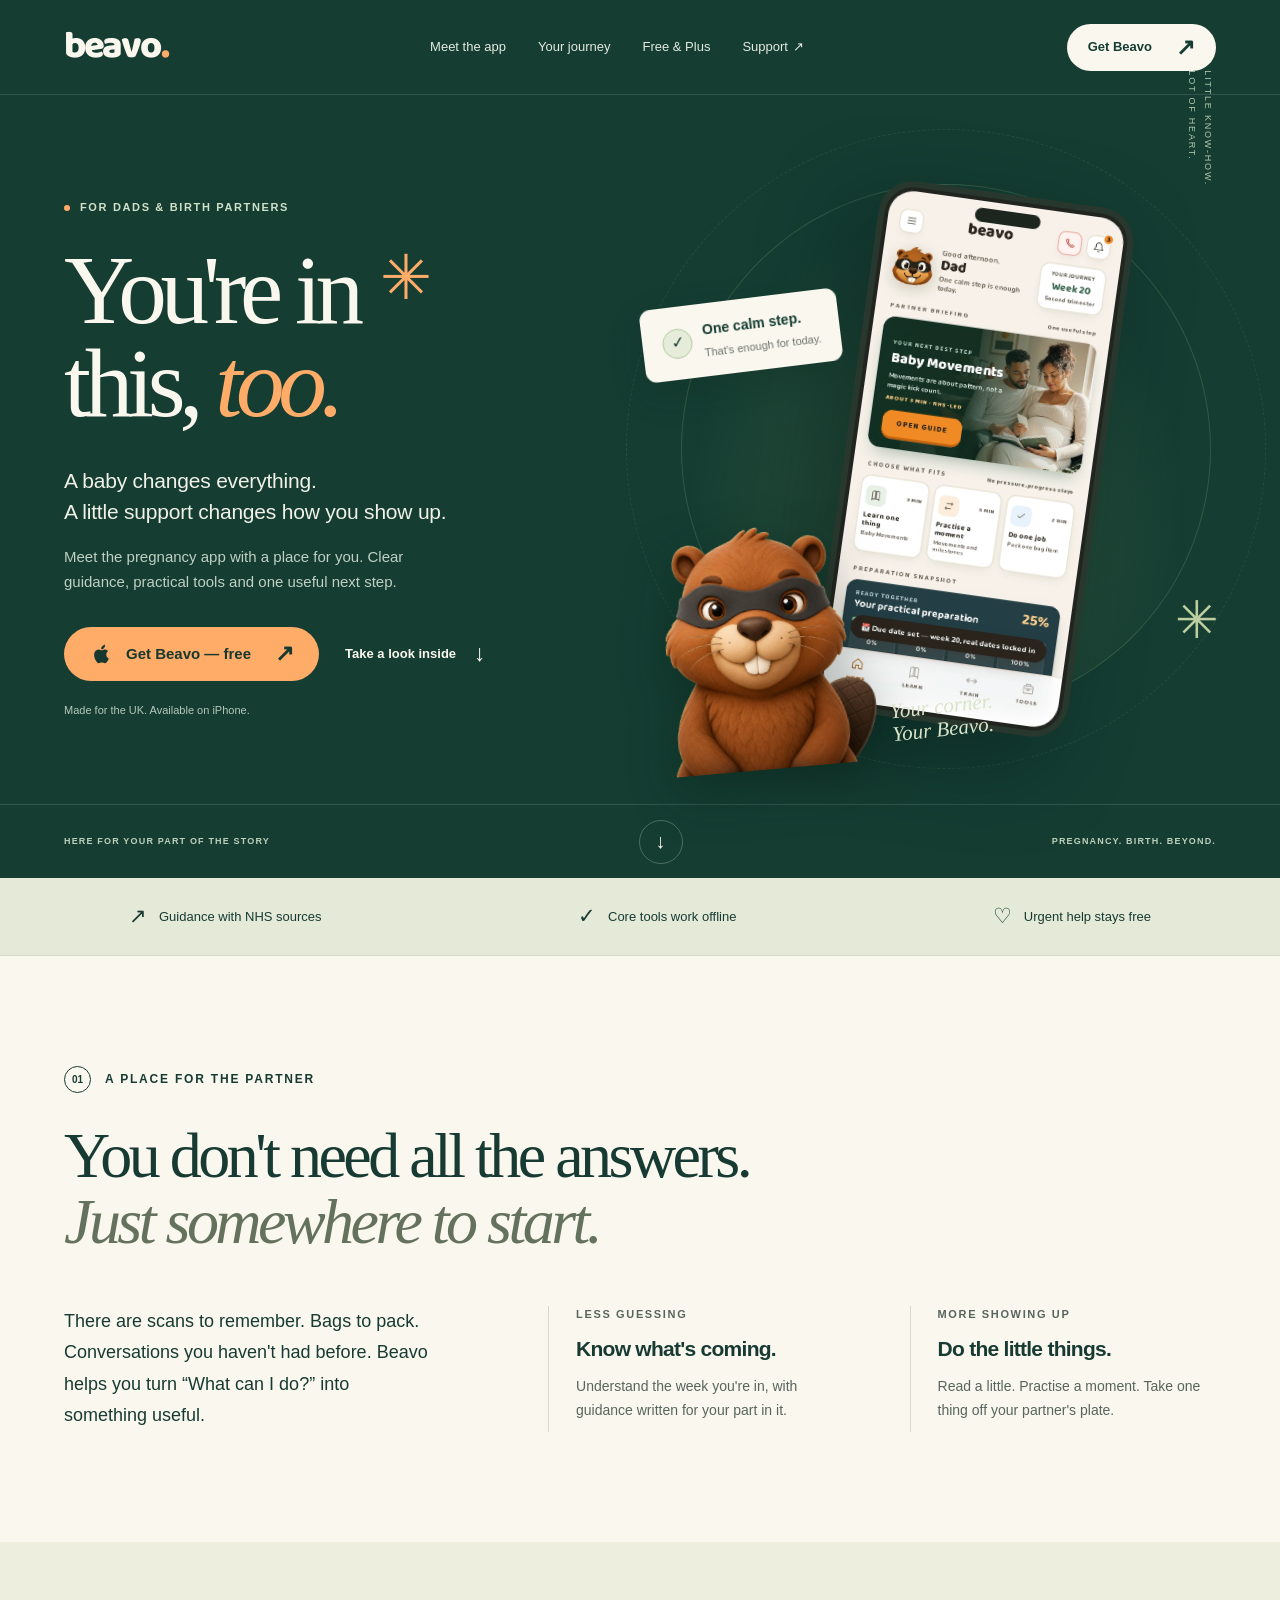
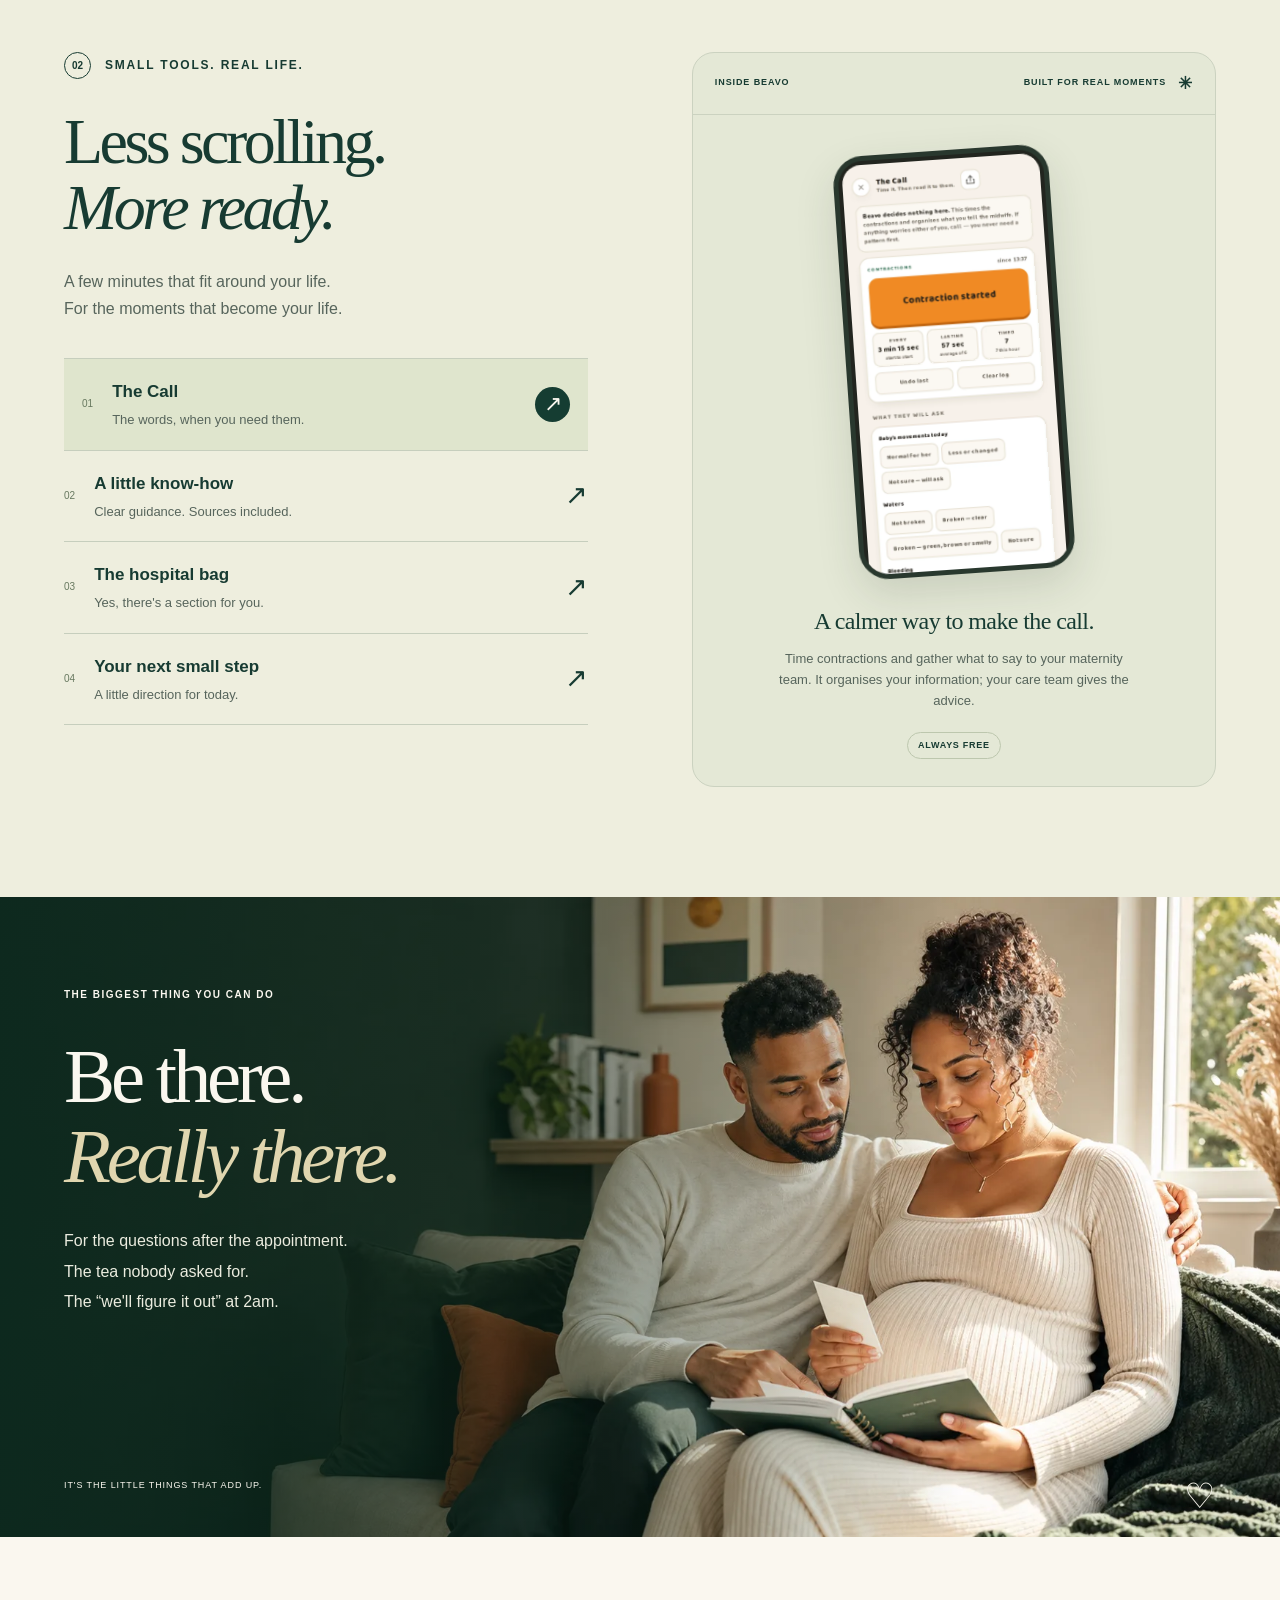
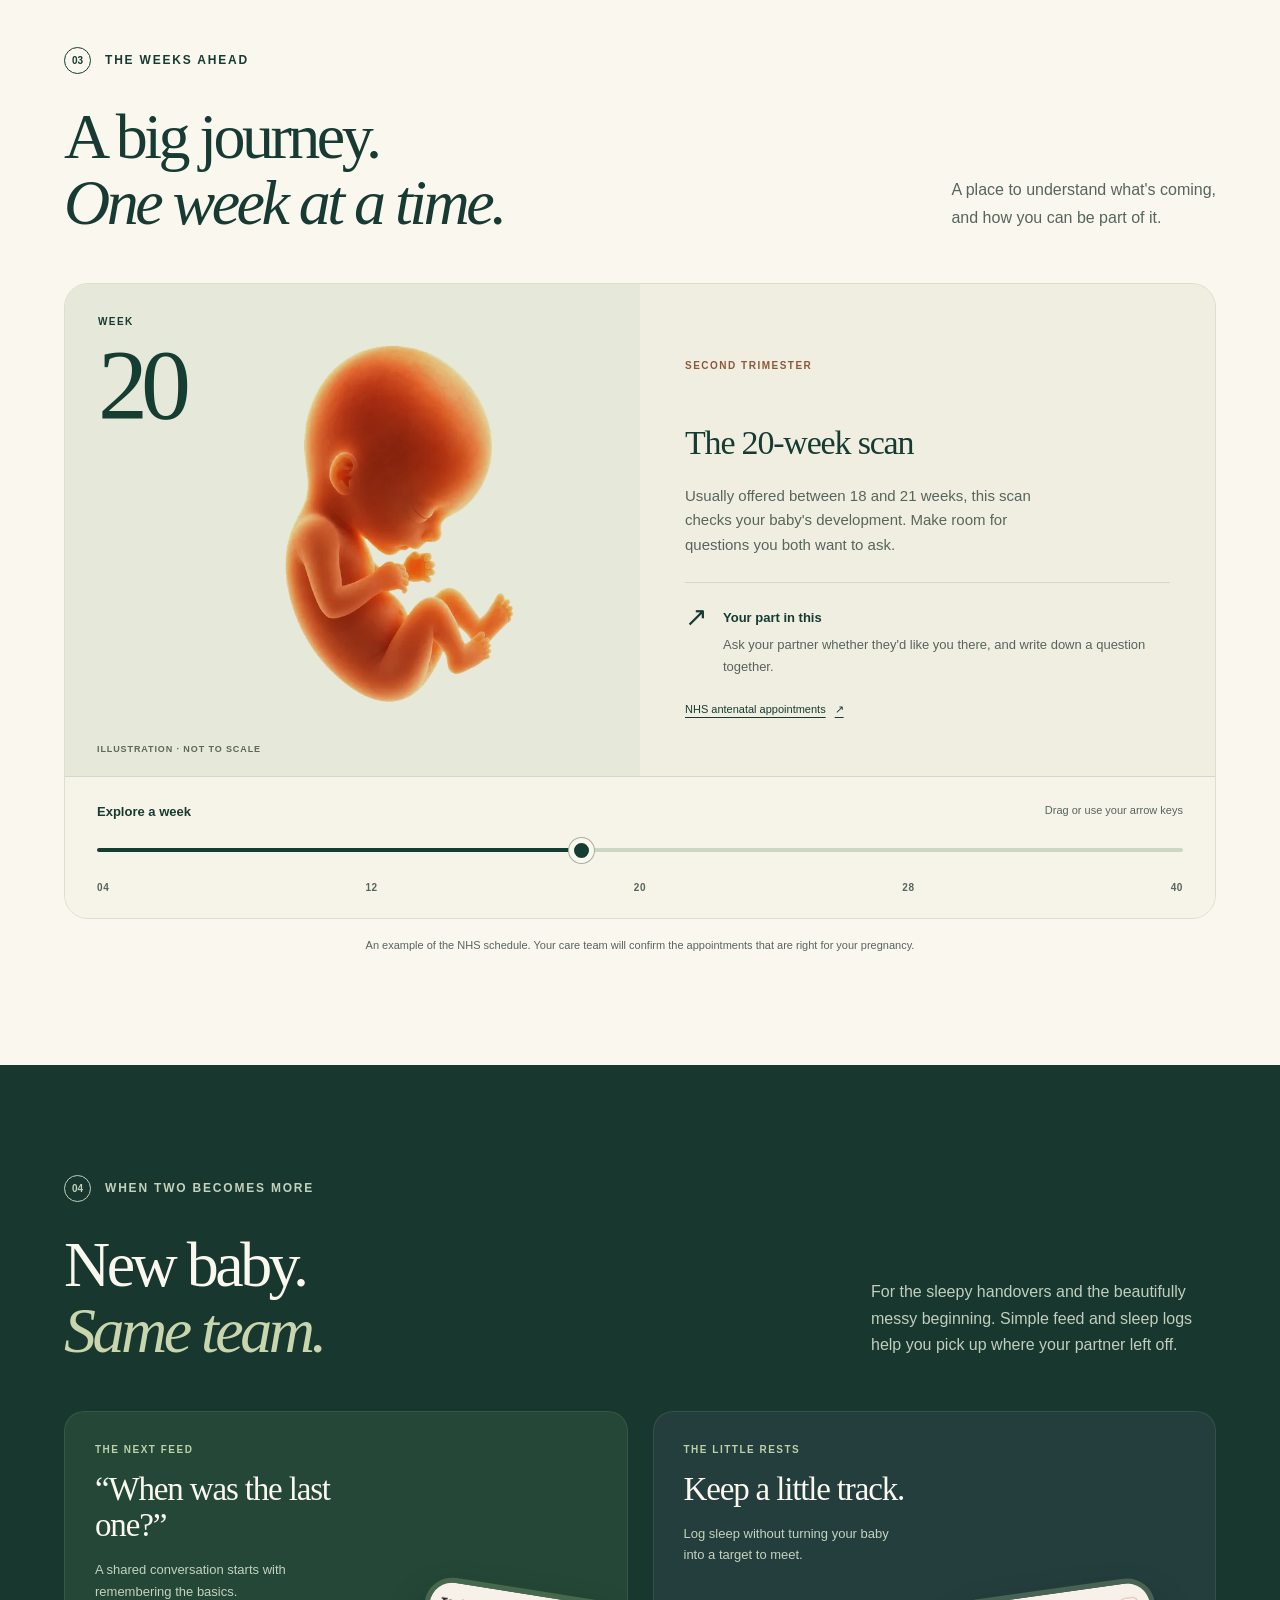
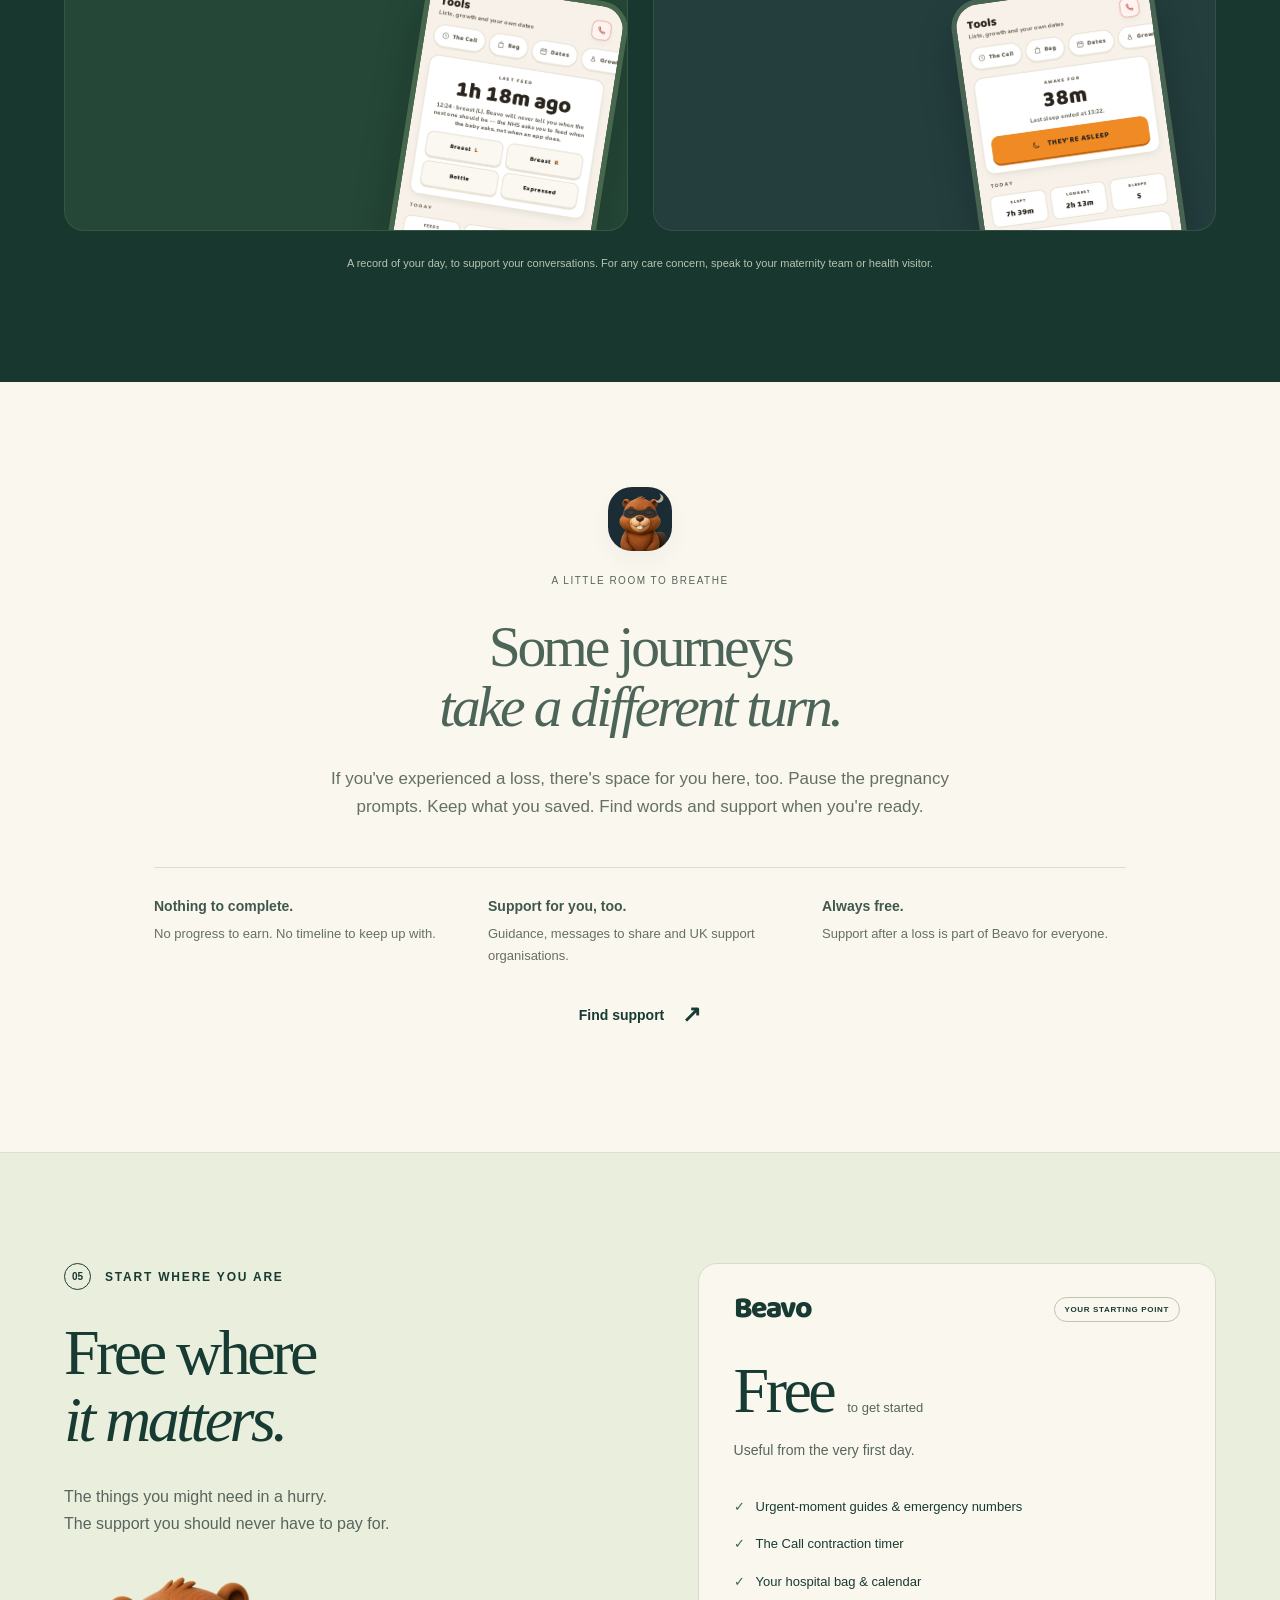
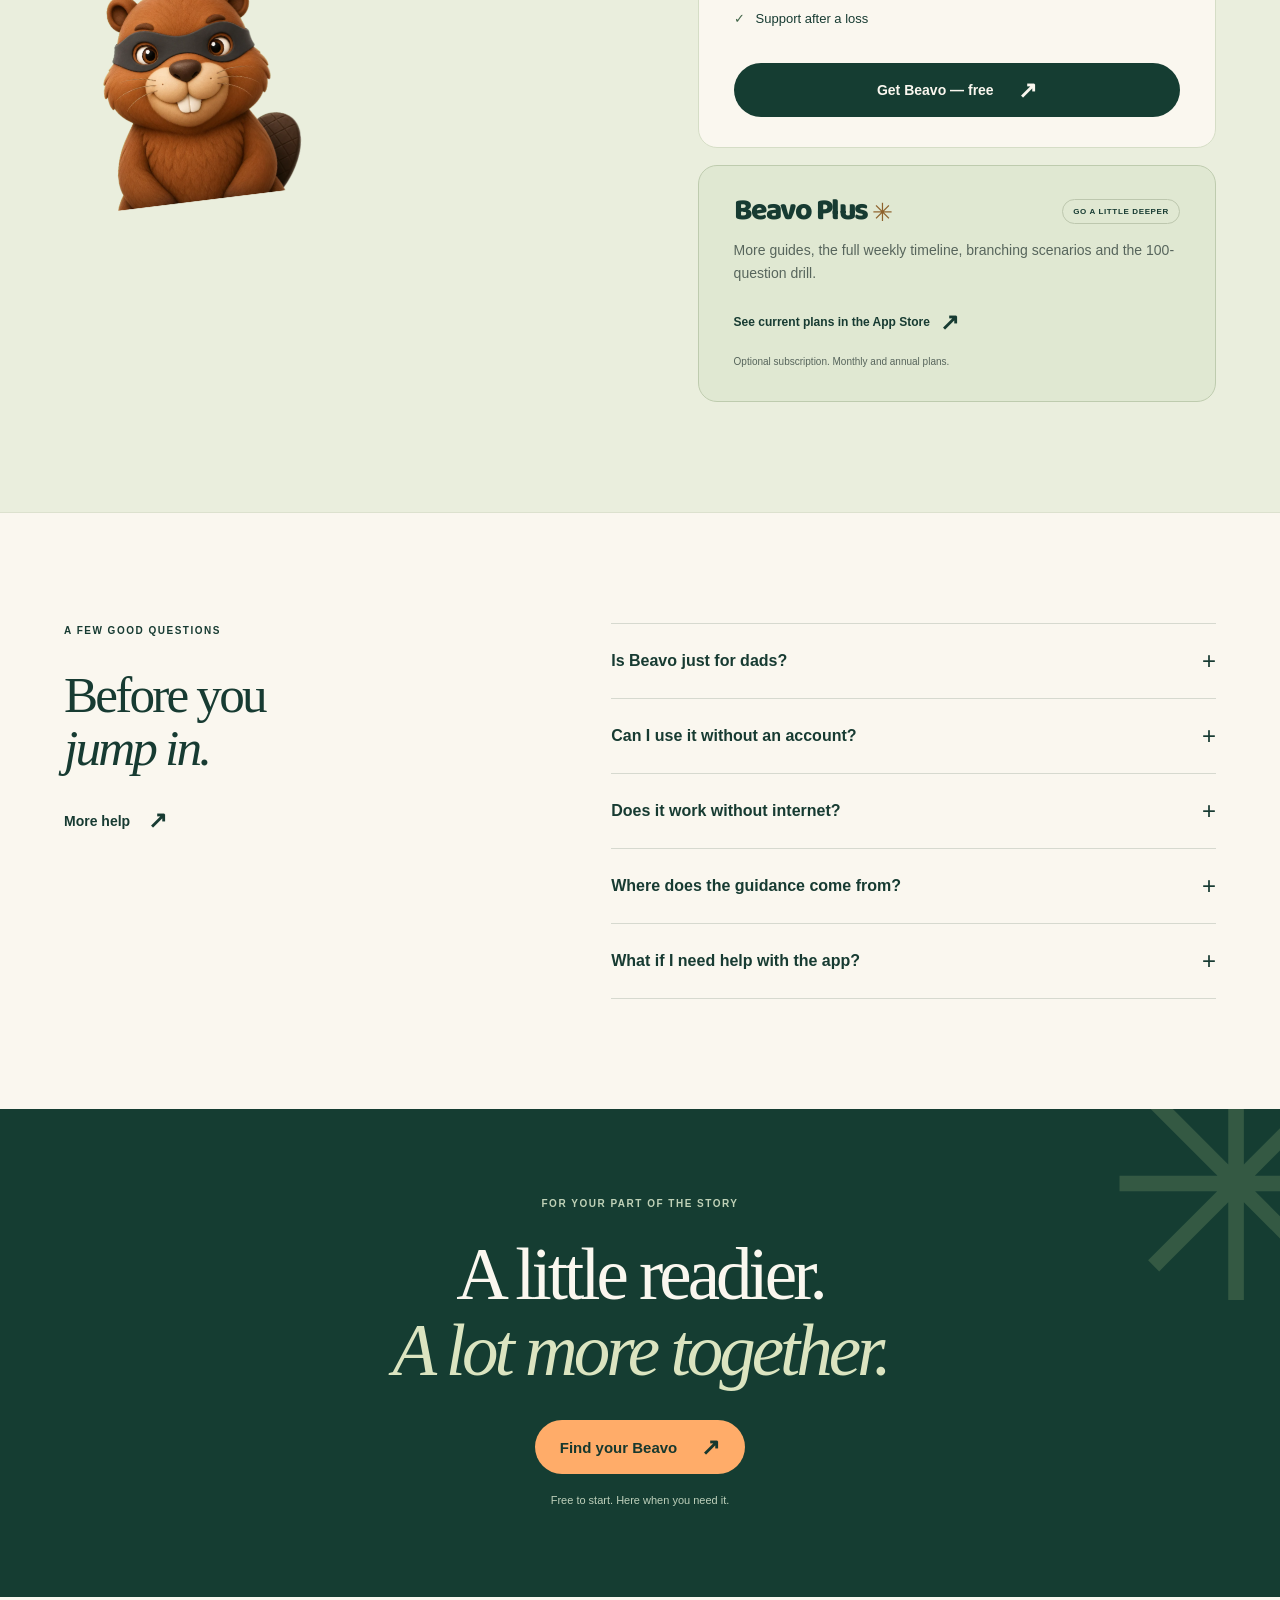
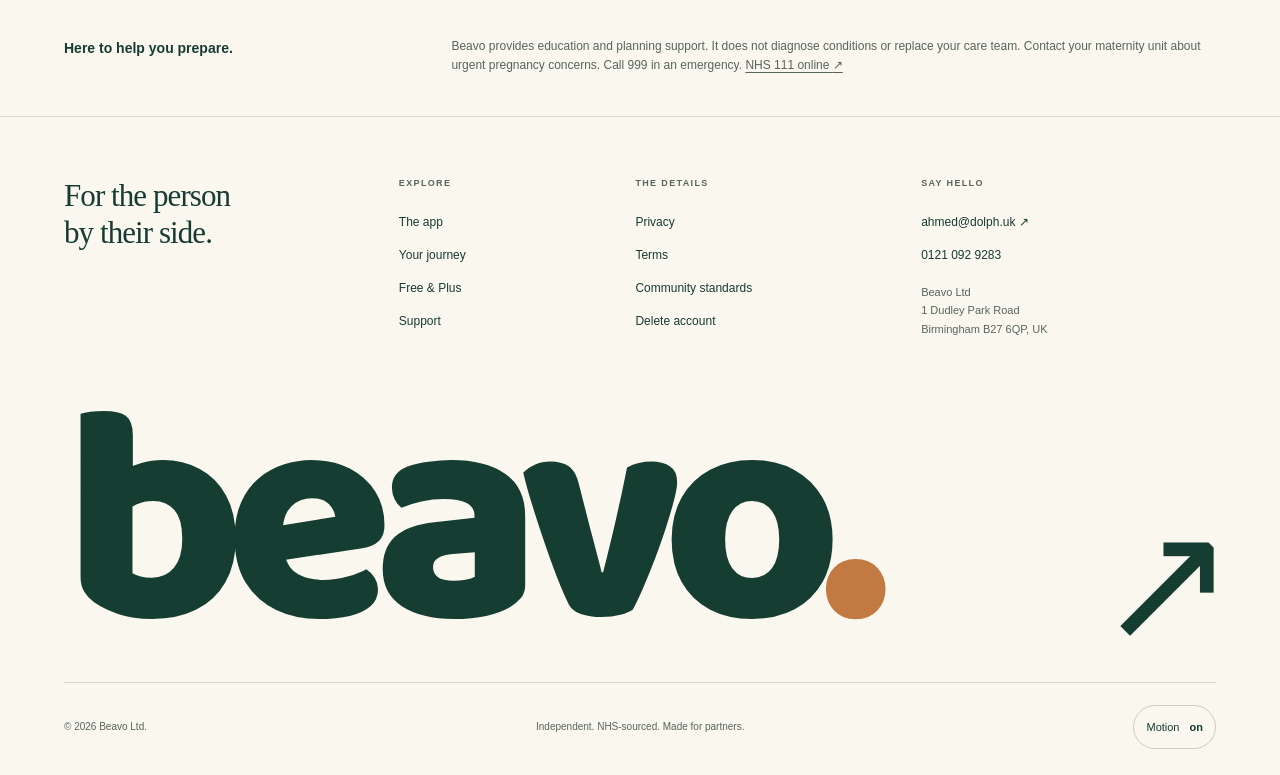
==== commit 5d7b97ce: "Redesign Beavo website with editorial identity and interactive product tour" ====
--- a/index.html
+++ b/index.html
@@ -3,888 +3,154 @@
 <head>
   <meta charset="utf-8">
   <meta name="viewport" content="width=device-width, initial-scale=1">
-  <meta name="description" content="Beavo is the pregnancy app for the person holding her hand. Written from NHS guidance for fathers and birth partners in the UK. Works offline.">
-  <meta name="theme-color" content="#F6F1E9">
-  <meta property="og:title" content="Beavo | The app for the other one">
-  <meta property="og:description" content="Pregnancy, written from NHS guidance, for fathers and birth partners in the UK.">
+  <meta name="description" content="Beavo is the pregnancy app for dads and birth partners. NHS-sourced guidance, practical tools and a little more confidence for everything ahead.">
+  <meta name="theme-color" content="#153d32">
+  <meta property="og:title" content="Beavo | You're in this, too.">
+  <meta property="og:description" content="Pregnancy support for dads and birth partners. A little knowledge. A useful next step. A calmer way to show up.">
   <meta property="og:image" content="assets/herophoto.webp">
   <meta property="og:type" content="website">
   <link rel="icon" href="assets/icon.webp">
-  <title>Beavo | Pregnancy support for partners</title>
-  <script>document.documentElement.className+=' js';</script>
-  <style>
-@font-face{font-family:'Baloo 2';font-style:normal;font-weight:700 800;font-display:swap;src:url([data-uri]) format('woff2')}
-    /* ============================================================
-       BEAVO. The palette, the display face and the pressable
-       buttons are lifted straight out of the app, so the site and
-       the product are visibly the same thing. No third-party
-       requests: the typeface is embedded, because a page that
-       promises no tracking should not phone a font CDN.
-
-       Motion is an argument, not decoration -- a counter climbs
-       week 4 to 40, and then every moving thing on the page stops
-       dead at the section about losing a pregnancy, because that
-       is exactly what the app does. Ambient things carry .amb.
-       ============================================================ */
-    :root{
-      /* the app's own tokens, contrast ratios already proven there */
-      --cream:#F6F1E9; --card:#FFFFFF; --card2:#FBF8F2;
-      --ink:#2A241C; --steel:#6A6154; --faint:#6A6154;
-      --orange:#F08A24;          /* fill only, never text */
-      --orange-deep:#A85408;     /* the text tint */
-      --orange-dark:#C4650F;     /* the button's bottom edge */
-      --on-orange:#2A241C;
-      --green:#2F5D46; --green-mid:#3E7A5B; --green-soft:#E7F0E7; --on-green:#FFFFFF;
-      --line:#DCD2BF; --dark:#1B2C22;
-      --disp:'Baloo 2',ui-rounded,'SF Pro Rounded','Hiragino Maru Gothic ProN',system-ui,sans-serif;
-      --pad:clamp(20px,5vw,44px); --maxw:1180px;
-      --ease:cubic-bezier(.16,1,.3,1);
-    }
-    *{box-sizing:border-box}
-    html{scroll-behavior:smooth;-webkit-text-size-adjust:100%}
-    body{margin:0;background:var(--cream);color:var(--ink);
-      font:17px/1.6 system-ui,-apple-system,"Segoe UI",Roboto,sans-serif;overflow-x:hidden}
-    img{max-width:100%;height:auto;display:block}
-    a{color:var(--green)}
-    h1,h2,h3{font-family:var(--disp);font-weight:800;letter-spacing:-.005em;margin:0;line-height:1.02}
-    .skip{position:absolute;left:-9999px}
-    .skip:focus{left:12px;top:12px;z-index:60;background:#fff;padding:12px;border:3px solid var(--ink);border-radius:10px}
-    a:focus-visible,button:focus-visible{outline:4px solid var(--orange);outline-offset:3px;border-radius:8px}
-    .inner{max-width:var(--maxw);margin:auto;padding-inline:var(--pad)}
-    .eyebrow{font-family:var(--disp);font-size:13px;font-weight:700;letter-spacing:.2em;
-      text-transform:uppercase;color:var(--orange-deep)}
-
-    /* ---------- the app's pressable button ---------- */
-    .btn{display:inline-flex;align-items:center;justify-content:center;gap:10px;
-      padding:18px 28px;border-radius:16px;font-family:var(--disp);font-weight:800;font-size:15px;
-      letter-spacing:.08em;text-transform:uppercase;text-decoration:none;border:0;
-      transition:transform .12s,box-shadow .12s;min-height:56px}
-    .btn-cta{background:var(--orange);color:var(--on-orange);box-shadow:0 4px 0 var(--orange-dark)}
-    .btn-cta:active{transform:translateY(3px);box-shadow:0 1px 0 var(--orange-dark)}
-    .btn-ghost{background:transparent;color:#fff;border:2px solid rgba(255,255,255,.6);box-shadow:0 4px 0 rgba(255,255,255,.28)}
-    .btn-ghost:active{transform:translateY(3px);box-shadow:0 1px 0 rgba(255,255,255,.28)}
-    .btn-line{background:var(--card);color:var(--green);border:2px solid var(--line);box-shadow:0 4px 0 var(--line)}
-    .btn-line:active{transform:translateY(3px);box-shadow:0 1px 0 var(--line)}
-    .btn-dark{background:var(--green);color:var(--on-green);box-shadow:0 4px 0 #22422F}
-    .btn-dark:active{transform:translateY(3px);box-shadow:0 1px 0 #22422F}
-
-    /* ---------- progress + nav ---------- */
-    #progress{position:fixed;top:0;left:0;height:4px;width:100%;transform:scaleX(0);transform-origin:0 50%;
-      background:var(--orange);z-index:50;transition:opacity .8s ease}
-    header{position:fixed;top:0;left:0;right:0;z-index:40;background:rgba(246,241,233,.985);
-      backdrop-filter:blur(14px);-webkit-backdrop-filter:blur(14px);
-      border-bottom:2px solid transparent;transition:border-color .35s ease,box-shadow .35s ease}
-    header.solid{border-bottom-color:var(--line);box-shadow:0 8px 22px -20px rgba(42,36,28,.5)}
-    .nav{max-width:var(--maxw);margin:auto;min-height:76px;padding:12px var(--pad);display:flex;align-items:center;gap:26px}
-    .brand{font-family:var(--disp);color:var(--ink);font-size:30px;font-weight:800;text-decoration:none;
-      display:inline-flex;align-items:center;margin-right:auto}
-    .brand i{width:10px;height:28px;border-radius:3px;background:var(--orange);margin-right:12px;display:inline-block;
-      transform-origin:50% 100%;transition:transform .45s var(--ease)}
-    .brand:hover i{transform:scaleY(1.25)}
-    .links{display:flex;gap:8px;align-items:center;order:2}
-    .links a{font-family:var(--disp);color:var(--ink);font-size:15px;font-weight:700;text-decoration:none;
-      padding:10px 12px;border-radius:10px;transition:background .2s}
-    .links a:hover{background:rgba(42,36,28,.07)}
-    .nav .btn{order:3;flex:none;padding:13px 20px;min-height:48px;font-size:13.5px}
-
-    /* ---------- hero ----------
-       Light and split, with the character carrying the right-hand
-       side: the shape that kind of page actually uses, rather than a
-       dark photograph. The couple photo moves further down, where it
-       works harder as evidence than as decoration. */
-    .hero{position:relative;padding:150px 0 clamp(50px,7vh,92px);overflow:hidden;
-      background:radial-gradient(120% 90% at 82% 28%,#FDF6EA 0%,var(--cream) 58%)}
-    .hero .inner{display:grid;grid-template-columns:minmax(0,1.05fr) minmax(0,.95fr);
-      gap:clamp(24px,5vw,70px);align-items:center}
-    h1{max-width:12ch;margin:16px 0 20px;font-size:clamp(46px,7.4vw,92px);line-height:.96;letter-spacing:-.02em}
-    .line{display:block;overflow:hidden;padding-bottom:.05em}
-    .line>i{display:block;font-style:normal;transform:translateY(112%);animation:rise 1.05s var(--ease) forwards}
-    .line:nth-child(2)>i{animation-delay:.09s}
-    @keyframes rise{to{transform:translateY(0)}}
-    .fade-up{opacity:0;transform:translateY(20px);animation:fadeUp .9s var(--ease) forwards}
-    .d2{animation-delay:.42s}.d3{animation-delay:.54s}.d4{animation-delay:.66s}
-    @keyframes fadeUp{to{opacity:1;transform:none}}
-    .hero .lead{max-width:34ch;font-size:clamp(19px,2.2vw,24px);color:var(--steel);margin:0 0 30px;font-weight:500}
-    .actions{display:flex;flex-direction:column;gap:12px;align-items:stretch;max-width:330px}
-    .receipts{display:flex;flex-wrap:wrap;gap:10px 24px;margin-top:30px;
-      font-family:var(--disp);font-size:14px;font-weight:700;color:var(--steel)}
-    .receipts span{display:inline-flex;align-items:center;gap:9px}
-    .receipts span:before{content:"";width:8px;height:8px;border-radius:50%;background:var(--orange);flex:none}
-    .hero-art{position:relative;justify-self:center;width:100%;max-width:460px}
-    .hero-art:before{content:"";position:absolute;inset:4% -5% -7% -5%;border-radius:50%;background:var(--green-soft)}
-    .mascot{position:relative;animation:bob 6s ease-in-out infinite alternate}
-    .mascot img{position:relative;width:100%;height:auto}
-    @keyframes bob{to{transform:translateY(-14px)}}
-    /* The eyelids are two ellipses in the mask's own colour, sampled off
-       the render at rgb(65,57,49), scaling down from the top of their own
-       box. Positions measured from the artwork rather than guessed. */
-    .lids{position:absolute;inset:0;width:100%;height:100%;pointer-events:none}
-    .lid{fill:#413931;transform-box:fill-box;transform-origin:50% 0%;transform:scaleY(0);
-      animation:blink 5.4s ease-in-out infinite}
-    @keyframes blink{
-      0%,88%{transform:scaleY(0)}
-      90%{transform:scaleY(1)}
-      92%{transform:scaleY(0)}
-      94%{transform:scaleY(1)}
-      96%,100%{transform:scaleY(0)}
-    }
-    .mascot:hover{animation-play-state:paused}
-    .mascot:hover .lid{animation:none;transform:scaleY(0)}
-
-    /* ---------- reveal, gated on .js so nothing is ever hidden ---------- */
-    .js .rv{opacity:0;transform:translateY(26px);transition:opacity .8s var(--ease),transform .8s var(--ease)}
-    .js .rv.in{opacity:1;transform:none}
-    .rv.s1{transition-delay:.07s}.rv.s2{transition-delay:.14s}.rv.s3{transition-delay:.21s}
-
-    /* ---------- bands ---------- */
-    .band{padding:clamp(72px,11vh,140px) 0;position:relative}
-    .band.night{background:var(--dark);color:#EFEAE3}
-    .band.night h2,.band.night h3{color:#fff}
-    .band.soft{background:var(--green-soft)}
-    .rule{height:3px;background:var(--line);border:0;margin:0}
-
-    /* one claim per column, almost no copy -- the three-up */
-    .claims{display:grid;grid-template-columns:repeat(3,1fr);gap:clamp(24px,4vw,54px);text-align:center}
-    .claim .ico{width:74px;height:74px;border-radius:22px;margin:0 auto 20px;display:grid;place-items:center;
-      background:var(--green-soft);box-shadow:0 4px 0 #CBDCCB}
-    .claim:nth-child(2) .ico{background:#FCEEDC;box-shadow:0 4px 0 #EAD4B4}
-    .claim h3{font-size:clamp(25px,3vw,33px);margin:0 0 10px;color:var(--green)}
-    .claim p{margin:0;color:var(--steel);font-size:17px;max-width:30ch;margin-inline:auto}
-    .claim svg{width:36px;height:36px}
-
-    /* Spot creatures: a deliberately different, flatter style from the
-       3D mascot, kept small and never next to it, so the contrast reads
-       as a decorative layer rather than a mismatch. None of them appear
-       in the after-a-loss section. */
-    .spot{width:58px;height:58px;margin:0 0 4px -3px;display:block}
-    /* bunny */
-    .bu-b{animation:bu-hop 2.8s ease-in-out infinite}
-    .bu-earL{transform-box:fill-box;transform-origin:50% 100%;animation:bu-twitchL 2.8s ease-in-out infinite}
-    .bu-earR{transform-box:fill-box;transform-origin:50% 100%;animation:bu-twitchR 2.8s ease-in-out infinite}
-    .bu-lid{transform-box:fill-box;transform-origin:50% 0;transform:scaleY(0);animation:bu-blink 5s infinite}
-    @keyframes bu-hop{0%,70%,100%{transform:translateY(0)}82%{transform:translateY(-13px)}92%{transform:translateY(0)}}
-    @keyframes bu-twitchL{0%,60%,100%{transform:rotate(-4deg)}70%{transform:rotate(-13deg)}}
-    @keyframes bu-twitchR{0%,60%,100%{transform:rotate(4deg)}75%{transform:rotate(13deg)}}
-    @keyframes bu-blink{0%,93%{transform:scaleY(0)}95%,97%{transform:scaleY(1)}100%{transform:scaleY(0)}}
-    @media(prefers-reduced-motion:reduce){.bu-b,.bu-earL,.bu-earR,.bu-lid{animation:none}}
-    /* owl */
-    .ow-b{animation:ow-sway 3.6s ease-in-out infinite}
-    .ow-lid{transform-box:fill-box;transform-origin:50% 0;transform:scaleY(0);animation:ow-blink 4.2s infinite}
-    .ow-wingL,.ow-wingR{transform-box:fill-box;animation:ow-tuck 3.6s ease-in-out infinite}
-    .ow-wingL{transform-origin:80% 10%}.ow-wingR{transform-origin:20% 10%}
-    @keyframes ow-sway{0%,100%{transform:rotate(-2.5deg)}50%{transform:rotate(2.5deg)}}
-    @keyframes ow-tuck{0%,100%{transform:rotate(0)}50%{transform:rotate(6deg)}}
-    @keyframes ow-blink{0%,92%{transform:scaleY(0)}94%,97%{transform:scaleY(1)}100%{transform:scaleY(0)}}
-    @media(prefers-reduced-motion:reduce){.ow-b,.ow-lid,.ow-wingL,.ow-wingR{animation:none}}
-    /* bird */
-    .bi-b{animation:bi-glide 3.2s ease-in-out infinite}
-    .bi-wing{transform-box:fill-box;transform-origin:38% 92%;animation:bi-flap 1s ease-in-out infinite}
-    .bi-lid{transform-box:fill-box;transform-origin:50% 0;transform:scaleY(0);animation:bi-blink 4.4s infinite}
-    @keyframes bi-glide{0%,100%{transform:translateY(0) rotate(-2deg)}50%{transform:translateY(-15px) rotate(2deg)}}
-    @keyframes bi-flap{0%,100%{transform:rotate(6deg) scaleY(1)}50%{transform:rotate(-30deg) scaleY(.82)}}
-    @keyframes bi-blink{0%,94%{transform:scaleY(0)}96%,98%{transform:scaleY(1)}100%{transform:scaleY(0)}}
-    @media(prefers-reduced-motion:reduce){.bi-b,.bi-wing,.bi-lid{animation:none}}
-    /* duckling */
-    .du-body{animation:du-waddle 2.4s ease-in-out infinite}
-    .du-head{animation:du-nod 2.4s ease-in-out infinite}
-    .du-wing{transform-box:fill-box;transform-origin:20% 40%;animation:du-flap 2.4s ease-in-out infinite}
-    .du-eyelid{transform-box:fill-box;transform-origin:50% 0;transform:scaleY(0);animation:du-blink 4.6s infinite}
-    .du-foot{animation:du-step 2.4s ease-in-out infinite}
-    .du-foot.du-b{animation-delay:-1.2s}
-    @keyframes du-waddle{0%,100%{transform:rotate(-3deg) translateY(0)}50%{transform:rotate(3deg) translateY(-3px)}}
-    @keyframes du-nod{0%,100%{transform:rotate(3deg)}50%{transform:rotate(-3deg)}}
-    @keyframes du-flap{0%,100%{transform:rotate(0deg)}50%{transform:rotate(-22deg)}}
-    @keyframes du-step{0%,100%{transform:translateY(0)}50%{transform:translateY(-5px)}}
-    @keyframes du-blink{0%,94%{transform:scaleY(0)}96%,98%{transform:scaleY(1)}100%{transform:scaleY(0)}}
-    @media (prefers-reduced-motion:reduce){.du-body,.du-head,.du-wing,.du-eyelid,.du-foot{animation:none}}
-    /* hedgehog */
-    .he-b{transform-box:view-box;transform-origin:50% 80%;animation:he-breathe 3.4s ease-in-out infinite}
-    .he-z{opacity:0;animation:he-rise 3.6s ease-in-out infinite}
-    .he-z2{animation-delay:1.2s}.he-z3{animation-delay:2.4s}
-    @keyframes he-breathe{0%,100%{transform:scale(1)}50%{transform:scale(1.035)}}
-    @keyframes he-rise{0%{opacity:0;transform:translate(0,0) scale(.7)}
-    25%{opacity:.9}
-    100%{opacity:0;transform:translate(16px,-42px) scale(1.15)}}
-    @media(prefers-reduced-motion:reduce){.he-b{animation:none}.he-z{animation:none;opacity:.55}}
-    .band.night .spot{filter:drop-shadow(0 2px 6px rgba(0,0,0,.35))}
-    .head{max-width:860px}
-    .head h2{font-size:clamp(36px,6vw,74px);line-height:1.0;margin:12px 0 0;color:var(--green)}
-    .band.night .head h2{color:#fff}
-    .sub{max-width:56ch;color:var(--steel);font-size:clamp(17px,2vw,21px);margin:20px 0 0}
-    .band.night .sub{color:#C6C0B7}
-
-    /* ---------- the week counter ---------- */
-    #week{height:400vh;position:relative;background:var(--card2)}
-    .weekpin{position:sticky;top:0;height:100svh;display:flex;align-items:center;overflow:hidden}
-    .weekpin .inner{width:100%;display:grid;grid-template-columns:minmax(0,1fr) minmax(0,.92fr);
-      gap:clamp(20px,4vw,56px);align-items:center}
-    .rail{position:absolute;left:calc(var(--pad) - 16px);top:16vh;bottom:16vh;width:4px;border-radius:3px;background:#E4DCCB}
-    .rail b{position:absolute;left:0;top:0;width:100%;background:var(--green-mid);border-radius:3px;height:0%}
-    .rail u{position:absolute;left:-5px;text-decoration:none;font-family:var(--disp);font-size:12px;font-weight:700;color:#585045}
-    .rail u:first-of-type{top:-24px}.rail u:last-of-type{bottom:-24px}
-    .wk-num{display:flex;align-items:baseline;gap:16px;line-height:.78}
-    .wk-num b{font-family:var(--disp);font-size:clamp(104px,19vw,250px);font-weight:800;letter-spacing:-.04em;
-      font-variant-numeric:tabular-nums;color:var(--ink)}
-    .wk-num span{font-family:var(--disp);font-size:clamp(14px,1.7vw,19px);font-weight:700;letter-spacing:.2em;
-      text-transform:uppercase;color:var(--orange-deep)}
-    .wk-h{font-size:clamp(26px,3.6vw,44px);margin:12px 0 clamp(14px,3vh,30px);max-width:16ch}
-    .wk-tri{font-family:var(--disp);margin-top:10px;font-weight:700;color:var(--steel);font-size:16px}
-    .wk-card{margin-top:clamp(18px,3vh,32px);background:var(--card);border:2px solid var(--line);
-      border-radius:20px;padding:22px 24px;max-width:52ch;box-shadow:0 5px 0 var(--line)}
-    .wk-card small{font-family:var(--disp);font-size:12.5px;font-weight:700;letter-spacing:.16em;
-      text-transform:uppercase;color:var(--green)}
-    .wk-card h3{font-size:clamp(21px,2.7vw,29px);margin:7px 0 8px}
-    .wk-card p{margin:0;color:var(--steel);font-size:16.5px;line-height:1.55;min-height:3.1em}
-    .wk-art{position:relative;aspect-ratio:1;max-height:74svh;margin-inline:auto;width:100%}
-    .wk-art:before{content:"";position:absolute;inset:-8%;border-radius:50%;
-      background:radial-gradient(circle at 50% 46%,#fff 0 44%,rgba(255,255,255,0) 74%)}
-    .wk-art img{position:absolute;inset:0;width:100%;height:100%;object-fit:contain;
-      opacity:0;transform:scale(.9);transition:opacity .7s ease,transform 1.1s var(--ease)}
-    .wk-art img.on{opacity:1;transform:scale(1)}
-    .wk-foot{position:absolute;left:0;right:0;bottom:clamp(14px,3vh,30px);text-align:center;
-      font-family:var(--disp);font-size:14px;font-weight:700;color:var(--steel)}
-
-    /* ---------- feature rows ---------- */
-    .row{display:grid;grid-template-columns:minmax(0,1fr) minmax(0,.72fr);gap:clamp(28px,6vw,90px);
-      align-items:center;padding:clamp(54px,9vh,110px) 0;border-top:3px solid var(--line)}
-    .row:first-of-type{border-top:0;padding-top:clamp(20px,4vh,50px)}
-    .row.flip>.shot{order:-1}
-    .row h3{font-size:clamp(31px,4.6vw,54px);margin:14px 0 16px;max-width:15ch;color:var(--green)}
-    .band.night .row h3{color:#fff}
-    .row p{color:var(--steel);font-size:clamp(17px,1.9vw,20px);margin:0 0 22px;max-width:40ch}
-    .band.night .row p{color:#C6C0B7}
-    .ticks{list-style:none;margin:0;padding:0;display:grid;gap:12px}
-    .ticks li{position:relative;padding-left:36px;font-size:16.5px;font-weight:600}
-    .ticks li:before{content:"";position:absolute;left:0;top:-1px;width:24px;height:24px;border-radius:8px;
-      background:var(--green-soft)}
-    .ticks li:after{content:"";position:absolute;left:7px;top:6px;width:10px;height:5px;
-      border-left:2.5px solid var(--green);border-bottom:2.5px solid var(--green);transform:rotate(-45deg)}
-    .shot{justify-self:center;width:100%;max-width:320px}
-    .device{position:relative;border:11px solid #221C16;border-radius:40px;overflow:hidden;background:#221C16;
-      box-shadow:0 44px 70px -42px rgba(42,36,28,.8);will-change:transform}
-    .device:after{content:"";position:absolute;top:0;left:50%;transform:translateX(-50%);
-      width:38%;height:22px;background:#221C16;border-radius:0 0 14px 14px;z-index:2}
-    .caption{margin:16px 2px 0;font-family:var(--disp);font-size:14px;color:var(--steel);font-weight:700;text-align:center}
-    .band.night .caption{color:#A49D94}
-
-    /* ---------- the photo, moved out of the hero ---------- */
-    .photoband{position:relative;overflow:hidden;min-height:clamp(340px,52vh,540px);
-      display:flex;align-items:flex-end;color:#fff}
-    .photoband img{position:absolute;inset:0;width:100%;height:100%;object-fit:cover;object-position:center 40%}
-    .photoband:after{content:"";position:absolute;inset:0;
-      background:linear-gradient(to top,rgba(14,22,17,.9) 4%,rgba(14,22,17,.5) 46%,rgba(14,22,17,.12) 100%)}
-    .photoband .inner{position:relative;z-index:2;padding-block:clamp(34px,6vh,60px)}
-    .photoband h2{font-size:clamp(28px,4.4vw,52px);max-width:20ch;color:#fff}
-    .photoband p{margin:14px 0 0;max-width:46ch;color:#E7E1DA;font-size:clamp(16.5px,1.9vw,20px)}
-
-    /* ---------- trackers ---------- */
-    .aurora{position:absolute;inset:0;overflow:hidden;pointer-events:none}
-    .aurora b{position:absolute;border-radius:50%;filter:blur(74px);opacity:.5;display:block;will-change:transform}
-    .aurora b:nth-child(1){width:46vw;height:46vw;left:-8vw;top:-10vw;background:#3E7A5B;animation:orb1 26s ease-in-out infinite alternate}
-    .aurora b:nth-child(2){width:38vw;height:38vw;right:-6vw;bottom:-12vw;background:#F08A24;opacity:.26;animation:orb2 31s ease-in-out infinite alternate}
-    @keyframes orb1{to{transform:translate3d(9vw,7vh,0) scale(1.2)}}
-    @keyframes orb2{to{transform:translate3d(-8vw,-9vh,0) scale(1.15)}}
-    .intro2{display:grid;grid-template-columns:minmax(0,1fr) minmax(0,1fr);gap:clamp(24px,5vw,64px);align-items:end}
-    .intro2 .sub{margin:0;padding-bottom:6px}
-    .duo{display:grid;grid-template-columns:1fr 1fr;gap:clamp(16px,4vw,48px);max-width:740px;margin:clamp(38px,6vh,64px) auto 0}
-    .float{animation:float 7s ease-in-out infinite alternate}
-    .float.b{animation-duration:8.6s;animation-delay:-2.4s}
-    @keyframes float{to{transform:translateY(-16px)}}
-    .no-list{display:grid;gap:12px;max-width:660px;margin:38px auto 0;padding:0;list-style:none}
-    .no-list li{border:2px solid rgba(255,255,255,.18);border-radius:16px;padding:16px 18px;font-weight:600;
-      color:#E8E3DC;display:flex;gap:14px;align-items:flex-start;text-align:left}
-    .no-list li b{font-family:var(--disp);color:#FFC98A;flex:none;font-size:13px;letter-spacing:.14em;
-      text-transform:uppercase;padding-top:3px;width:44px}
-    .no-list li b.y{color:#8FD9B6}
-
-    /* ---------- the quiet section ---------- */
-    #quiet{background:var(--cream);position:relative;padding:clamp(92px,14vh,168px) 0}
-    #quiet .inner{max-width:980px}
-    .quiet-top{text-align:center;max-width:760px;margin:0 auto}
-    .quiet-top h2{font-size:clamp(42px,7.4vw,96px)}
-    .quiet-lead{max-width:56ch;margin:26px auto 0;text-align:center;font-size:clamp(18px,2.2vw,23px);color:var(--steel)}
-    .stopnote{max-width:52ch;margin:36px auto 0;text-align:center;font-family:var(--disp);font-size:16px;font-weight:700;
-      color:var(--steel);border-top:3px solid var(--line);border-bottom:3px solid var(--line);padding:18px 0}
-    .stopnote em{font-style:normal;color:var(--green)}
-    .swap{display:flex;align-items:flex-start;justify-content:center;gap:clamp(16px,4vw,44px);margin:clamp(38px,6vh,66px) auto 0;flex-wrap:wrap}
-    .tile{text-align:center;width:158px}
-    .tile img{width:100px;height:100px;border-radius:24px;margin:0 auto 14px;box-shadow:0 16px 30px -18px rgba(42,36,28,.65)}
-    .tile b{font-family:var(--disp);display:block;font-size:16px}
-    .tile span{display:block;font-size:13.5px;color:var(--steel);font-weight:600;margin-top:3px;min-height:2.6em}
-    .arrow{width:76px;height:3px;background:var(--line);position:relative;flex:none;margin-top:50px;border-radius:2px}
-    .arrow:after{content:"";position:absolute;right:0;top:-5px;width:12px;height:12px;
-      border-top:3px solid var(--line);border-right:3px solid var(--line);transform:rotate(45deg)}
-    .arrow b{position:absolute;left:0;top:0;height:100%;width:0;background:var(--green-mid);border-radius:2px;transition:width 1.2s var(--ease) .35s}
-    #quiet.in .arrow b{width:100%}
-    .quiet-grid{display:grid;grid-template-columns:repeat(3,1fr);gap:16px;margin-top:clamp(42px,6vh,70px)}
-    .qcard{background:var(--green-soft);border-radius:20px;padding:24px;box-shadow:0 4px 0 #CBDCCB}
-    .qcard h3{font-size:20px;margin:0 0 9px}
-    .qcard p{margin:0;color:#40554A;font-size:16px;line-height:1.55}
-    .orgs{display:flex;flex-wrap:wrap;gap:10px;justify-content:center;margin-top:clamp(34px,5vh,56px)}
-    .orgs span{font-family:var(--disp);background:var(--card);border:2px solid var(--line);border-radius:999px;
-      padding:11px 18px;font-weight:700;font-size:15px}
-    .orgs+p{text-align:center;color:var(--steel);font-size:14.5px;margin:16px 0 0;font-weight:600}
-    .quiet-shot{max-width:296px;margin:clamp(46px,7vh,76px) auto 0}
-
-    /* ---------- price ---------- */
-    .price-wrap{text-align:center}
-    .price-wrap h2{font-size:clamp(38px,6vw,72px)}
-    .pricetag{display:inline-flex;align-items:baseline;gap:16px;margin:28px 0 8px;font-family:var(--disp)}
-    .pricetag s{color:var(--steel);font-size:clamp(21px,3vw,32px);font-weight:700;text-decoration-thickness:3px}
-    .pricetag b{font-size:clamp(56px,10vw,120px);font-weight:800;letter-spacing:-.04em;line-height:.9}
-    .pricetag i{font-style:normal;font-weight:700;color:var(--steel);font-size:18px}
-    .freegrid{display:flex;flex-wrap:wrap;gap:10px;justify-content:center;max-width:840px;margin:32px auto 36px}
-    .freegrid span{font-family:var(--disp);background:var(--card);border:2px solid var(--line);border-radius:999px;
-      padding:11px 17px;font-weight:700;font-size:15px}
-
-    /* ---------- safety + footer ---------- */
-    .safety{background:var(--dark);color:#fff;padding:clamp(46px,7vh,76px) 0}
-    .safety .inner{display:grid;grid-template-columns:250px 1fr;gap:34px;align-items:start}
-    .safety h2{color:#FFC98A;font-size:28px}
-    .safety p{margin:0;color:#E6E1DB;font-size:17px}
-    .source-row{display:flex;gap:10px;flex-wrap:wrap;margin-top:22px}
-    .source-row a{font-family:var(--disp);background:#fff;color:var(--ink);padding:12px 16px;border-radius:12px;
-      font-weight:700;text-decoration:none;font-size:15px;box-shadow:0 4px 0 #C9C2B7;min-height:46px;display:inline-flex;align-items:center}
-    .source-row a:active{transform:translateY(3px);box-shadow:0 1px 0 #C9C2B7}
-    footer{background:#171310;color:#EFE9E1;padding:clamp(52px,7vh,80px) 0 44px}
-    footer a{color:#FFC98A;text-decoration:none}
-    footer a:hover{text-decoration:underline}
-    .fgrid{max-width:var(--maxw);margin:auto;padding-inline:var(--pad);
-      display:grid;grid-template-columns:1.4fr repeat(3,1fr);gap:38px}
-    .fcol h4{font-family:var(--disp);font-size:13px;letter-spacing:.16em;text-transform:uppercase;
-      color:#9C948A;margin:0 0 16px;font-weight:700}
-    .fcol ul{list-style:none;margin:0;padding:0;display:grid;gap:4px}
-    .fcol li a{font-family:var(--disp);font-weight:700;font-size:16px;min-height:40px;display:inline-flex;align-items:center}
-    footer .brand{color:#fff}
-    .small{font-size:14px;color:#A79E94;line-height:1.65;margin:14px 0 0;max-width:44ch}
-    .fbase{max-width:var(--maxw);margin:44px auto 0;padding-inline:var(--pad);
-      border-top:2px solid #2C2620;padding-top:26px;display:flex;justify-content:space-between;gap:20px;flex-wrap:wrap}
-    .fbase p{margin:0;font-size:14px;color:#A79E94}
-
-    /* ---------- THE STOP ---------- */
-    body.hushed .amb,body.hushed .amb *{animation-play-state:paused!important}
-    body.hushed #progress{opacity:.18}
-
-    @media(max-width:960px){
-      .hero .inner{grid-template-columns:1fr;gap:22px}
-      .hero-art{max-width:320px}
-      .weekpin{align-items:flex-start;padding-top:132px}
-      .weekpin .inner{grid-template-columns:1fr;gap:10px}
-      .wk-art{width:min(100%,25svh);max-height:25svh;order:-1;margin-inline:auto}
-      .wk-h{font-size:clamp(22px,4.8vw,32px);margin-bottom:8px}
-      .wk-num b{font-size:clamp(76px,17vw,108px)}
-      .wk-card{margin-top:14px;padding:16px 18px}
-      .wk-card h3{font-size:21px}
-      .wk-card p{min-height:0;font-size:15.5px}
-      .wk-foot{display:none}
-      .row,.safety .inner,.intro2{grid-template-columns:1fr}
-      .row.flip>.shot{order:0}
-      .claims,.quiet-grid{grid-template-columns:1fr}
-      .fgrid{grid-template-columns:1fr 1fr}
-      #week{height:340vh}
-    }
-    @media(max-width:680px){
-      /* The fixed header was taking 121px of an 844px screen. Slimmer
-         brand, tighter rows: about 96px, still two rows so the
-         navigation stays visible. */
-      .nav{flex-wrap:wrap;row-gap:0;padding:8px var(--pad) 0;gap:10px;min-height:0}
-      .brand{font-size:25px}
-      .brand i{height:23px;margin-right:9px}
-      .nav .btn{padding:11px 16px;min-height:42px;font-size:12.5px}
-      .nav .btn{order:2}
-      .links{order:3;width:100%;gap:0;overflow-x:auto;scrollbar-width:none;
-        margin:0 calc(var(--pad)*-1);padding:0 calc(var(--pad) - 8px);border-top:1px solid rgba(255,255,255,.2)}
-      header.solid .links{border-top-color:var(--line)}
-      .links::-webkit-scrollbar{display:none}
-      .links a{flex:none;min-height:44px;padding:0 9px;font-size:13.5px;white-space:nowrap;border-radius:0}
-      .rail{display:none}
-      .hero{padding-top:146px}
-      .hero .inner{grid-template-columns:1fr;gap:12px}
-      .hero-art{order:-1;max-width:220px}
-      h1{max-width:none}
-      .hero .lead{font-size:18.5px;margin-bottom:26px}
-      .actions{max-width:none}
-      .shot{max-width:215px}
-      .duo{grid-template-columns:1fr;gap:26px;max-width:215px}
-      .quiet-shot{max-width:215px}
-      .swap{flex-direction:column;align-items:center;gap:6px}
-      .tile{width:auto}
-      .tile span{min-height:0}
-      .arrow{width:3px;height:54px;margin:10px 0;border-radius:2px}
-      .arrow:after{right:auto;left:-5px;top:auto;bottom:0;transform:rotate(135deg)}
-      .arrow b{width:100%;height:0;transition:height 1.2s var(--ease) .35s}
-      #quiet.in .arrow b{height:100%}
-      .fgrid{grid-template-columns:1fr;gap:26px}
-    }
-    @media(prefers-reduced-motion:reduce){
-      html{scroll-behavior:auto}
-      .mascot,.lid,.aurora b,.float{animation:none!important}
-      .lid{transform:scaleY(0)}
-      .line>i{transform:none;animation:none}
-      .fade-up{opacity:1;transform:none;animation:none}
-      .js .rv{opacity:1;transform:none;transition:none}
-      .device{transform:none!important}
-      .wk-art img{transition:opacity .25s linear}
-    }
-  </style>
+  <link rel="preload" href="assets/baloo-2.woff2" as="font" type="font/woff2" crossorigin>
+  <link rel="stylesheet" href="site.css">
+  <script src="site.js" defer></script>
+  <title>Beavo | You're in this, too.</title>
 </head>
 <body>
   <a class="skip" href="#main">Skip to content</a>
-  <div id="progress" aria-hidden="true"></div>
-
-  <header id="site-header">
-    <nav class="nav" aria-label="Main navigation">
-      <a class="brand" href="index.html"><i aria-hidden="true"></i>beavo</a>
-      <div class="links">
-        <a href="#week">The week</a>
-        <a href="#features">What it does</a>
-        <a href="#first-weeks">First weeks</a>
-        <a href="#quiet">If it ends</a>
-        <a href="#price">Price</a>
+  <header class="site-header" id="site-header">
+    <nav class="nav wrap" aria-label="Main navigation">
+      <a class="brand" href="index.html" aria-label="Beavo home"><img src="assets/icon.webp" alt="" width="38" height="38">beavo<span class="brand-dot">.</span></a>
+      <div class="nav-links" id="nav-links">
+        <a href="#features">Meet the app</a>
+        <a href="#week">Your journey</a>
+        <a href="#price">Free &amp; Plus</a>
+        <a href="support.html">Support <span aria-hidden="true">↗</span></a>
       </div>
-      <a class="btn btn-cta" href="https://apps.apple.com/gb/app/id6791195741">Get the app</a>
+      <a class="button nav-cta" href="https://apps.apple.com/gb/app/id6791195741">Get Beavo <span aria-hidden="true">↗</span></a>
+      <button class="menu-toggle" type="button" aria-expanded="false" aria-controls="nav-links" aria-label="Open menu"><span></span><span></span></button>
     </nav>
   </header>
+  <main id="main">
+    <section class="hero" aria-labelledby="hero-title">
+      <div class="hero-grid wrap">
+        <div class="hero-copy">
+          <p class="eyebrow"><span class="status-dot" aria-hidden="true"></span> FOR DADS &amp; BIRTH PARTNERS</p>
+          <h1 id="hero-title">You're in<br>this, <em>too.</em><span class="hero-asterisk" aria-hidden="true">✳</span></h1>
+          <p class="hero-lead">A baby changes everything.<br>A little support changes how you show up.</p>
+          <p class="hero-description">Meet the pregnancy app with a place for you. Clear guidance, practical tools and one useful next step.</p>
+          <div class="hero-actions">
+            <a class="button button-orange" href="https://apps.apple.com/gb/app/id6791195741"><svg class="icon" viewBox="0 0 24 24" aria-hidden="true"><path fill="currentColor" d="M16.6 12.9c0-2 1.6-3 1.7-3.1-1-1.5-2.5-1.7-3-1.7-1.3-.2-2.5.8-3.2.8-.7 0-1.7-.8-2.8-.8-1.5 0-2.9.9-3.6 2.2-1.6 2.7-.4 6.7 1.1 8.9.7 1.1 1.5 2.2 2.7 2.1 1.1 0 1.5-.7 2.8-.7s1.7.7 2.9.7c1.2 0 1.9-1 2.6-2.1.9-1.2 1.2-2.5 1.2-2.5s-2.4-.9-2.4-3.8ZM14.5 6.7c.6-.8 1.1-1.9 1-3-.9 0-2.1.6-2.8 1.4-.6.7-1.2 1.8-1 2.9 1 .1 2.1-.5 2.8-1.3Z"/></svg>Get Beavo — free<span aria-hidden="true">↗</span></a>
+            <a class="text-link" href="#features">Take a look inside <span aria-hidden="true">↓</span></a>
+          </div>
+          <p class="hero-fine">Made for the UK. Available on iPhone.</p>
+        </div>
+        <div class="hero-stage">
+          <div class="orbit orbit-one" aria-hidden="true"></div><div class="orbit orbit-two" aria-hidden="true"></div>
+          <span class="stage-label" aria-hidden="true">A LITTLE KNOW-HOW.<br>A LOT OF HEART.</span>
+          <div class="hero-phone phone"><img src="assets/home.webp" alt="Beavo Home: a personal weekly briefing with a guide, practice and practical preparation" width="900" height="1951" fetchpriority="high"></div>
+          <div class="hero-note"><span class="note-check" aria-hidden="true">✓</span><div><strong>One calm step.</strong><span>That's enough for today.</span></div></div>
+          <img class="hero-mascot" src="assets/mascot.webp" alt="" width="645" height="760">
+          <span class="mascot-caption" aria-hidden="true">Your corner.<br>Your Beavo.</span>
+          <span class="stage-star" aria-hidden="true">✳</span>
+        </div>
+      </div>
+      <div class="hero-bottom wrap"><span>HERE FOR YOUR PART OF THE STORY</span><a href="#features" aria-label="Explore Beavo"><span aria-hidden="true">↓</span></a><span>PREGNANCY. BIRTH. BEYOND.</span></div>
+    </section>
 
-  <main id="main">
+    <div class="trust-strip"><div class="wrap"><span><i aria-hidden="true">↗</i> Guidance with NHS sources</span><span><i aria-hidden="true">✓</i> Core tools work offline</span><span><i aria-hidden="true">♡</i> Urgent help stays free</span></div></div>
 
-    <!-- ================= HERO ================= -->
-    <section class="hero" aria-label="Beavo — pregnancy support for partners">
-      <div class="inner">
-        <div>
-          <div class="eyebrow fade-up">Pregnancy support for partners · UK</div>
-          <h1><span class="line"><i>The app for</i></span><span class="line"><i>the other one.</i></span></h1>
-          <p class="lead fade-up d2">Written from NHS guidance, for dads and birth partners. It works offline, because the moment you need it might be a hospital car park at 2am.</p>
-          <div class="actions fade-up d3">
-            <a class="btn btn-cta" href="https://apps.apple.com/gb/app/id6791195741">Get Beavo — free</a>
-            <a class="btn btn-line" href="#week">See how it works</a>
-          </div>
-          <div class="receipts fade-up d4">
-            <span>No ads</span><span>No feed</span><span>Nothing to keep up with</span>
+    <section class="intro section wrap" aria-labelledby="intro-title">
+      <div class="section-label"><span class="index">01</span> A PLACE FOR THE PARTNER</div>
+      <h2 id="intro-title">You don't need all the answers.<br><em>Just somewhere to start.</em></h2>
+      <div class="intro-grid">
+        <p>There are scans to remember. Bags to pack. Conversations you haven't had before. Beavo helps you turn “What can I do?” into something useful.</p>
+        <div><span class="small-label">LESS GUESSING</span><h3>Know what's coming.</h3><p>Understand the week you're in, with guidance written for your part in it.</p></div>
+        <div><span class="small-label">MORE SHOWING UP</span><h3>Do the little things.</h3><p>Read a little. Practise a moment. Take one thing off your partner's plate.</p></div>
+      </div>
+    </section>
+
+    <section class="product section" id="features" aria-labelledby="product-title">
+      <div class="wrap product-grid">
+        <div class="product-copy">
+          <div class="section-label"><span class="index">02</span> SMALL TOOLS. REAL LIFE.</div>
+          <h2 id="product-title">Less scrolling.<br><em>More ready.</em></h2>
+          <p class="section-lead">A few minutes that fit around your life.<br>For the moments that become your life.</p>
+          <div class="feature-tabs" role="tablist" aria-label="Explore Beavo tools" aria-orientation="vertical">
+            <button class="feature-tab" id="tab-call" role="tab" aria-selected="true" aria-controls="panel-call" data-feature="call"><span class="tab-number">01</span><span><strong>The Call</strong><small>The words, when you need them.</small></span><span class="tab-arrow" aria-hidden="true">↗</span></button>
+            <button class="feature-tab" id="tab-learn" role="tab" aria-selected="false" aria-controls="panel-learn" tabindex="-1" data-feature="learn"><span class="tab-number">02</span><span><strong>A little know-how</strong><small>Clear guidance. Sources included.</small></span><span class="tab-arrow" aria-hidden="true">↗</span></button>
+            <button class="feature-tab" id="tab-bag" role="tab" aria-selected="false" aria-controls="panel-bag" tabindex="-1" data-feature="bag"><span class="tab-number">03</span><span><strong>The hospital bag</strong><small>Yes, there's a section for you.</small></span><span class="tab-arrow" aria-hidden="true">↗</span></button>
+            <button class="feature-tab" id="tab-home" role="tab" aria-selected="false" aria-controls="panel-home" tabindex="-1" data-feature="home"><span class="tab-number">04</span><span><strong>Your next small step</strong><small>A little direction for today.</small></span><span class="tab-arrow" aria-hidden="true">↗</span></button>
           </div>
         </div>
-        <div class="hero-art fade-up d2">
-          <div class="mascot amb">
-            <img src="assets/mascot.webp" alt="Beavo, the app's beaver mascot, wearing a mask" width="645" height="760">
-            <svg class="lids" viewBox="0 0 645 760" aria-hidden="true" focusable="false">
-              <ellipse class="lid" cx="167" cy="243" rx="51" ry="45"/>
-              <ellipse class="lid" cx="419" cy="243" rx="49" ry="45"/>
-            </svg>
-          </div>
+        <div class="product-display">
+          <div class="product-caption"><span>INSIDE BEAVO</span><span>BUILT FOR REAL MOMENTS <span aria-hidden="true">✳</span></span></div>
+          <div class="feature-panel" id="panel-call" role="tabpanel" aria-labelledby="tab-call" tabindex="0"><div class="phone product-phone"><img src="assets/call.webp" alt="The Call: contraction timer and a script for contacting your maternity unit" width="900" height="1951" loading="lazy"></div><div class="feature-summary"><h3>A calmer way to make the call.</h3><p>Time contractions and gather what to say to your maternity team. It organises your information; your care team gives the advice.</p><span class="pill">ALWAYS FREE</span></div></div>
+          <div class="feature-panel" id="panel-learn" role="tabpanel" aria-labelledby="tab-learn" tabindex="0" hidden><div class="phone product-phone"><img src="assets/learn.webp" alt="Beavo Learn: pregnancy guides and learning tracks" width="900" height="1951" loading="lazy"></div><div class="feature-summary"><h3>Understand a little more.</h3><p>Plain English guides with the NHS source attached. Open what's relevant and take it at your own pace.</p><span class="pill">KNOW. PRACTISE. PREPARE.</span></div></div>
+          <div class="feature-panel" id="panel-bag" role="tabpanel" aria-labelledby="tab-bag" tabindex="0" hidden><div class="phone product-phone"><img src="assets/bag.webp" alt="Beavo hospital bag: grouped packing lists with progress" width="900" height="1951" loading="lazy"></div><div class="feature-summary"><h3>One less thing on her list.</h3><p>A practical checklist for her, the baby and you. Make it your own, tick things off and keep it close.</p><span class="pill">ALWAYS FREE</span></div></div>
+          <div class="feature-panel" id="panel-home" role="tabpanel" aria-labelledby="tab-home" tabindex="0" hidden><div class="phone product-phone"><img src="assets/home.webp" alt="Beavo Home: weekly briefing and a choice of small preparation activities" width="900" height="1951" loading="lazy"></div><div class="feature-summary"><h3>Start with what's useful today.</h3><p>A weekly briefing, a practical action or something to learn. You choose what fits.</p><span class="pill">YOUR PACE</span></div></div>
         </div>
       </div>
     </section>
 
-    <!-- ================= THREE CLAIMS ================= -->
-    <section class="band">
-      <div class="inner">
-        <div class="claims">
-          <div class="claim rv">
-            <div class="ico" aria-hidden="true"><svg viewBox="0 0 24 24" fill="none" stroke="#2F5D46" stroke-width="2.2" stroke-linecap="round" stroke-linejoin="round"><path d="M4 4h7a3 3 0 0 1 3 3v13a2 2 0 0 0-2-2H4z"/><path d="M20 4h-3a3 3 0 0 0-3 3v13a2 2 0 0 1 2-2h4z"/></svg></div>
-            <h3>Straight from the NHS</h3>
-            <p>Every guide links to the page it came from, so you can go and check.</p>
-          </div>
-          <div class="claim rv s1">
-            <div class="ico" aria-hidden="true"><svg viewBox="0 0 24 24" fill="none" stroke="#A85408" stroke-width="2.2" stroke-linecap="round" stroke-linejoin="round"><path d="M16 21v-2a4 4 0 0 0-4-4H6a4 4 0 0 0-4 4v2"/><circle cx="9" cy="7" r="4"/><path d="M22 21v-2a4 4 0 0 0-3-3.87"/></svg></div>
-            <h3>Written for you</h3>
-            <p>Most pregnancy apps are written for her. This one isn't.</p>
-          </div>
-          <div class="claim rv s2">
-            <div class="ico" aria-hidden="true"><svg viewBox="0 0 24 24" fill="none" stroke="#2F5D46" stroke-width="2.2" stroke-linecap="round" stroke-linejoin="round"><path d="M20.8 5.6a5.5 5.5 0 0 0-7.8 0L12 6.6l-1-1a5.5 5.5 0 0 0-7.8 7.8l8.8 8.8 8.8-8.8a5.5 5.5 0 0 0 0-7.8z"/></svg></div>
-            <h3>The urgent parts are free</h3>
-            <p>Everything you might need in a hurry. There's no paywall on any of it.</p>
-          </div>
+    <section class="photo-story" aria-labelledby="story-title">
+      <img src="assets/herophoto.webp" alt="A couple sitting together at home, looking through their pregnancy notes" width="1802" height="873" loading="lazy">
+      <div class="wrap photo-copy"><p class="eyebrow">THE BIGGEST THING YOU CAN DO</p><h2 id="story-title">Be there.<br><em>Really there.</em></h2><p>For the questions after the appointment.<br>The tea nobody asked for.<br>The “we'll figure it out” at 2am.</p></div>
+      <div class="photo-foot wrap"><span>IT'S THE LITTLE THINGS THAT ADD UP.</span><span aria-hidden="true">♡</span></div>
+    </section>
+
+    <section class="journey section wrap" id="week" aria-labelledby="journey-title">
+      <div class="journey-heading"><div><div class="section-label"><span class="index">03</span> THE WEEKS AHEAD</div><h2 id="journey-title">A big journey.<br><em>One week at a time.</em></h2></div><p class="section-lead">A place to understand what's coming,<br>and how you can be part of it.</p></div>
+      <div class="week-explorer">
+        <div class="week-visual"><div class="week-number"><span>WEEK</span><output id="week-output" for="week-slider">20</output></div><img id="growth-art" src="assets/growth2.webp" alt="Illustration of a developing baby" width="600" height="600" loading="lazy"><span class="illustration-label">ILLUSTRATION · NOT TO SCALE</span></div>
+        <div class="week-info"><p class="eyebrow" id="week-stage">SECOND TRIMESTER</p><h3 id="week-title">The 20-week scan</h3><p id="week-description">Usually offered between 18 and 21 weeks, this scan checks your baby's development. Make room for questions you both want to ask.</p><div class="partner-step"><span aria-hidden="true">↗</span><div><strong>Your part in this</strong><p id="week-action">Ask your partner whether they'd like you there, and write down a question together.</p></div></div><a class="source-link" href="https://www.nhs.uk/pregnancy/your-pregnancy-care/your-antenatal-care-and-appointments/">NHS antenatal appointments <span aria-hidden="true">↗</span></a></div>
+        <div class="week-controls"><label for="week-slider">Explore a week <span id="week-range-hint">Drag or use your arrow keys</span></label><input id="week-slider" type="range" min="4" max="40" value="20" aria-valuetext="Week 20, second trimester"><div class="week-markers" aria-hidden="true"><span>04</span><span>12</span><span>20</span><span>28</span><span>40</span></div></div>
+      </div>
+      <p class="journey-note">An example of the NHS schedule. Your care team will confirm the appointments that are right for your pregnancy.</p>
+    </section>
+
+    <section class="first-weeks section" id="first-weeks" aria-labelledby="first-title">
+      <div class="wrap">
+        <div class="night-heading"><div><div class="section-label"><span class="index">04</span> WHEN TWO BECOMES MORE</div><h2 id="first-title">New baby.<br><em>Same team.</em></h2></div><p>For the sleepy handovers and the beautifully messy beginning. Simple feed and sleep logs help you pick up where your partner left off.</p></div>
+        <div class="night-grid">
+          <article class="night-card"><div><span class="small-label">THE NEXT FEED</span><h3>“When was the last one?”</h3><p>A shared conversation starts with remembering the basics.</p></div><img src="assets/feeds.webp" alt="Beavo feed log showing bottle, breast and nappy entries" width="900" height="1951" loading="lazy"></article>
+          <article class="night-card sleep-card"><div><span class="small-label">THE LITTLE RESTS</span><h3>Keep a little track.</h3><p>Log sleep without turning your baby into a target to meet.</p></div><img src="assets/sleep.webp" alt="Beavo sleep log with a timer and previous entries" width="900" height="1951" loading="lazy"></article>
+        </div>
+        <p class="night-note">A record of your day, to support your conversations. For any care concern, speak to your maternity team or health visitor.</p>
+      </div>
+    </section>
+
+    <section class="quiet section wrap" id="quiet" aria-labelledby="quiet-title">
+      <div class="quiet-symbol"><img src="assets/iconquiet.webp" alt="" width="100" height="100"><span>A LITTLE ROOM TO BREATHE</span></div>
+      <h2 id="quiet-title">Some journeys<br><em>take a different turn.</em></h2>
+      <p class="quiet-lead">If you've experienced a loss, there's space for you here, too. Pause the pregnancy prompts. Keep what you saved. Find words and support when you're ready.</p>
+      <div class="quiet-details"><p><strong>Nothing to complete.</strong><br>No progress to earn. No timeline to keep up with.</p><p><strong>Support for you, too.</strong><br>Guidance, messages to share and UK support organisations.</p><p><strong>Always free.</strong><br>Support after a loss is part of Beavo for everyone.</p></div>
+      <a class="text-link" href="support.html#personal-support">Find support <span aria-hidden="true">↗</span></a>
+    </section>
+
+    <section class="pricing section" id="price" aria-labelledby="price-title">
+      <div class="wrap pricing-grid">
+        <div class="pricing-copy"><div class="section-label"><span class="index">05</span> START WHERE YOU ARE</div><h2 id="price-title">Free where<br><em>it matters.</em></h2><p class="section-lead">The things you might need in a hurry.<br>The support you should never have to pay for.</p><img src="assets/mascot.webp" alt="" width="645" height="760" loading="lazy"></div>
+        <div class="pricing-options">
+          <article class="price-card free-card"><div class="price-card-top"><h3>Beavo</h3><span class="pill">YOUR STARTING POINT</span></div><p class="price">Free<span>to get started</span></p><p>Useful from the very first day.</p><ul class="check-list"><li>Urgent-moment guides &amp; emergency numbers</li><li>The Call contraction timer</li><li>Your hospital bag &amp; calendar</li><li>Support after a loss</li></ul><a class="button button-green" href="https://apps.apple.com/gb/app/id6791195741">Get Beavo — free <span aria-hidden="true">↗</span></a></article>
+          <article class="price-card plus-card"><div class="price-card-top"><h3>Beavo Plus <span aria-hidden="true">✳</span></h3><span class="pill">GO A LITTLE DEEPER</span></div><p>More guides, the full weekly timeline, branching scenarios and the 100-question drill.</p><a class="text-link" href="https://apps.apple.com/gb/app/id6791195741">See current plans in the App Store <span aria-hidden="true">↗</span></a><small>Optional subscription. Monthly and annual plans.</small></article>
         </div>
       </div>
     </section>
 
-    <!-- ================= THE WEEK COUNTER ================= -->
-    <section id="week" aria-labelledby="week-h">
-      <div class="weekpin">
-        <div class="rail" aria-hidden="true"><b id="rail-fill"></b><u>04</u><u>40</u></div>
-        <div class="inner">
-          <div>
-            <div class="eyebrow">Forty weeks · ten appointments for a first baby</div>
-            <h2 id="week-h" class="wk-h">Nobody hands the partner the schedule.</h2>
-            <div class="wk-num"><b id="wk-num">4</b><span>Week</span></div>
-            <div class="wk-tri" id="wk-tri">First trimester</div>
-            <div class="wk-card">
-              <small id="wk-when">Before the first appointment</small>
-              <h3 id="wk-title">Nothing in the calendar yet</h3>
-              <p id="wk-desc">The test was positive and the NHS has not been in touch. Beavo starts here — with what the booking appointment is, and what they will ask.</p>
-            </div>
-          </div>
-          <div class="wk-art" aria-hidden="true">
-            <img id="art0" class="on" src="assets/growth1.webp" alt="">
-            <img id="art1" src="assets/growth2.webp" alt="">
-            <img id="art2" src="assets/growth3.webp" alt="">
-            <img id="art3" src="assets/growth4.webp" alt="">
-          </div>
-        </div>
-        <div class="wk-foot">Appointment schedule from the NHS antenatal pathway</div>
+    <section class="questions section wrap" aria-labelledby="questions-title">
+      <div><div class="section-label">A FEW GOOD QUESTIONS</div><h2 id="questions-title">Before you<br><em>jump in.</em></h2><a class="text-link" href="support.html">More help <span aria-hidden="true">↗</span></a></div>
+      <div class="faq-list">
+        <details><summary>Is Beavo just for dads?<span aria-hidden="true">+</span></summary><p>It's for dads and birth partners. If you're the person supporting someone through pregnancy, birth and the first weeks, there's a place for you here.</p></details>
+        <details><summary>Can I use it without an account?<span aria-hidden="true">+</span></summary><p>Yes. Choose Continue as guest in the app. Guest progress stays on your device and may be lost if you delete the app or clear its storage.</p></details>
+        <details><summary>Does it work without internet?<span aria-hidden="true">+</span></summary><p>Core guidance and planning tools work offline. Sign-in, syncing, external links and calendar services need an internet connection.</p></details>
+        <details><summary>Where does the guidance come from?<span aria-hidden="true">+</span></summary><p>Beavo's pregnancy guidance links to NHS sources. Beavo is independent and is not affiliated with or endorsed by the NHS. Your care team gives advice for your individual circumstances.</p></details>
+        <details><summary>What if I need help with the app?<span aria-hidden="true">+</span></summary><p>Visit <a href="support.html">Beavo Support</a> for account, calendar and progress questions, or email <a href="mailto:ahmed@dolph.uk">ahmed@dolph.uk</a>.</p></details>
       </div>
     </section>
 
-    <!-- ================= FEATURES ================= -->
-    <section class="band" id="features">
-      <div class="inner">
-        <div class="head rv"><div class="eyebrow">Know. Practise. Prepare.</div><h2>You don't have to read all of it tonight.</h2></div>
-
-        <div class="row">
-          <div class="rv">
-            <svg class="spot" viewBox="0 0 240 240" aria-hidden="true" focusable="false"><g transform="translate(120,150)"><g class="bu-b"> <ellipse class="bu-earL" cx="-20" cy="-74" rx="13" ry="42" fill="#C9A98C"/> <ellipse class="bu-earL" cx="-20" cy="-74" rx="6" ry="31" fill="#F0C9C2"/> <ellipse class="bu-earR" cx="20" cy="-74" rx="13" ry="42" fill="#C9A98C"/> <ellipse class="bu-earR" cx="20" cy="-74" rx="6" ry="31" fill="#F0C9C2"/> <ellipse cx="0" cy="20" rx="50" ry="44" fill="#C9A98C"/> <ellipse cx="0" cy="30" rx="30" ry="26" fill="#EFE0D0"/> <circle cx="0" cy="-24" r="38" fill="#C9A98C"/> <circle cx="-14" cy="-30" r="6.5" fill="#3A2E22"/> <circle cx="14" cy="-30" r="6.5" fill="#3A2E22"/> <circle cx="-12" cy="-32.5" r="2.2" fill="#fff"/> <circle cx="16" cy="-32.5" r="2.2" fill="#fff"/> <ellipse class="bu-lid" cx="-14" cy="-37" rx="7.5" ry="7" fill="#C9A98C"/> <ellipse class="bu-lid" cx="14" cy="-37" rx="7.5" ry="7" fill="#C9A98C"/> <path d="M0 -14 l-6 7 h12 z" fill="#E08A8A"/> <path d="M0 -7 v5 M-8 2 q8 6 16 0" stroke="#8A6B52" stroke-width="3" fill="none" stroke-linecap="round"/> <circle cx="52" cy="34" r="13" fill="#EFE0D0"/> </g></g></svg>
-            <div class="eyebrow">Home</div>
-            <h3>It opens on the next thing worth doing.</h3>
-            <p>One briefing for the week you're in, and three short ways in. There's no streak, and nothing disappears if you skip a day.</p>
-            <ul class="ticks">
-              <li>A briefing picked for your week</li>
-              <li>Three to five minutes</li>
-              <li>Your progress stays private</li>
-            </ul>
-          </div>
-          <div class="shot rv s1">
-            <div class="device" data-par="0.05"><img src="assets/home.webp" alt="Beavo home screen at week 20 showing a partner briefing on baby movements and three short actions" width="900" height="1951" loading="lazy"></div>
-            <p class="caption">Home · week 20</p>
-          </div>
-        </div>
-
-        <div class="row flip">
-          <div class="rv">
-            <svg class="spot" viewBox="0 0 240 240" aria-hidden="true" focusable="false"><g transform="translate(120,126)"><g class="ow-b"> <path d="M-52 -46 l6 -30 l24 20 z" fill="#8A5A34"/> <path d="M52 -46 l-6 -30 l-24 20 z" fill="#8A5A34"/> <ellipse cx="0" cy="0" rx="58" ry="62" fill="#A26D3E"/> <ellipse cx="0" cy="14" rx="38" ry="42" fill="#E8D5B8"/> <path class="ow-wingL" d="M-52 -14 q-16 30 -2 54 q14 4 20 -14 z" fill="#8A5A34"/> <path class="ow-wingR" d="M52 -14 q16 30 2 54 q-14 4 -20 -14 z" fill="#8A5A34"/> <circle cx="-22" cy="-16" r="21" fill="#F7EFE0"/> <circle cx="22" cy="-16" r="21" fill="#F7EFE0"/> <circle cx="-22" cy="-16" r="10" fill="#3A2E22"/> <circle cx="22" cy="-16" r="10" fill="#3A2E22"/> <circle cx="-19" cy="-19" r="3.4" fill="#fff"/> <circle cx="25" cy="-19" r="3.4" fill="#fff"/> <ellipse class="ow-lid" cx="-22" cy="-37" rx="22" ry="21" fill="#A26D3E"/> <ellipse class="ow-lid" cx="22" cy="-37" rx="22" ry="21" fill="#A26D3E"/> <path d="M0 -8 l-9 12 h18 z" fill="#EF8A24"/> <path d="M-16 62 h14 M2 62 h14" stroke="#EF8A24" stroke-width="7" stroke-linecap="round"/> </g></g></svg>
-            <div class="eyebrow">Learn</div>
-            <h3>Plain English, with the source attached.</h3>
-            <p>Pregnancy, labour, pain relief, caesarean birth, recovery, feeding, safer sleep, and how you might both be doing afterwards.</p>
-            <ul class="ticks">
-              <li>Fifteen guides, each linked to the source it came from</li>
-              <li>Diagrams and timelines rather than walls of text</li>
-              <li>All of it works offline</li>
-            </ul>
-          </div>
-          <div class="shot rv s1">
-            <div class="device" data-par="-0.05"><img src="assets/learn.webp" alt="Beavo learn screen listing visual guides on pregnancy, labour and recovery" width="900" height="1951" loading="lazy"></div>
-            <p class="caption">Learn</p>
-          </div>
-        </div>
-
-        <div class="row">
-          <div class="rv">
-            <svg class="spot" viewBox="0 0 240 240" aria-hidden="true" focusable="false"><g transform="translate(120,124)"><g class="bi-b"> <!-- tail --> <path d="M-40 2 l-42 -16 l6 20 l-8 18 z" fill="#2F5D46"/> <!-- body --> <ellipse cx="0" cy="4" rx="44" ry="31" fill="#3E7A5B"/> <!-- belly --> <ellipse cx="4" cy="14" rx="30" ry="19" fill="#DCEBDF"/> <!-- head --> <circle cx="34" cy="-20" r="25" fill="#3E7A5B"/> <!-- beak --> <path d="M57 -20 l24 7 l-24 8 z" fill="#EF8A24"/> <!-- eye --> <circle cx="41" cy="-26" r="6" fill="#22332A"/> <circle cx="43.5" cy="-28.5" r="2.2" fill="#fff"/> <ellipse class="bi-lid" cx="41" cy="-33" rx="7" ry="6.5" fill="#3E7A5B"/> <!-- legs --> <path d="M-2 33 v12 M12 33 v12" stroke="#EF8A24" stroke-width="5" stroke-linecap="round"/> <!-- the single near wing, drawn last so it sits above the body --> <path class="bi-wing" d="M-14 -6 q22 -46 54 -30 q-6 34 -40 44 z" fill="#5FA37A"/> </g></g></svg>
-            <div class="eyebrow">The call</div>
-            <h3>The call you'll have to make, already written down.</h3>
-            <p>Time the contractions and Beavo puts together the sentences you'll read down the phone. It won't tell you what to do. If either of you is worried, ring them.</p>
-            <ul class="ticks">
-              <li>Start-to-start timing and average length</li>
-              <li>The questions the maternity unit actually asks</li>
-              <li>Works with no signal</li>
-            </ul>
-          </div>
-          <div class="shot rv s1">
-            <div class="device" data-par="0.05"><img src="assets/call.webp" alt="Beavo contraction timer showing intervals, average length and the questions a maternity unit will ask" width="900" height="1951" loading="lazy"></div>
-            <p class="caption">Tools · the call</p>
-          </div>
-        </div>
-
-        <div class="row flip">
-          <div class="rv">
-            <svg class="spot" viewBox="0 0 240 240" aria-hidden="true" focusable="false"><g transform="translate(112,118)"> <g class="du-foot" fill="#E08A2A"><path d="M-26 62 l-13 12 h26 z"/></g> <g class="du-foot du-b" fill="#E08A2A"><path d="M18 62 l-13 12 h26 z"/></g> <g class="du-body"> <ellipse cx="0" cy="26" rx="52" ry="45" fill="#F2C14E"/> <ellipse cx="0" cy="34" rx="34" ry="28" fill="#F7D77E"/> <path class="du-wing" d="M-40 12 q-22 16 -6 38 q16 8 26 -10 z" fill="#E6AF3C"/> <g class="du-head"> <circle cx="4" cy="-34" r="35" fill="#F2C14E"/> <path d="M30 -32 q22 4 22 12 q0 8 -22 9 z" fill="#EF8A24"/> <circle cx="14" cy="-42" r="6.5" fill="#3A2E22"/> <circle cx="16" cy="-44.5" r="2.2" fill="#fff"/> <ellipse class="du-eyelid" cx="14" cy="-48.5" rx="7.5" ry="7" fill="#F2C14E"/> <path d="M-14 -58 q10 -12 22 -6" stroke="#E6AF3C" stroke-width="5" fill="none" stroke-linecap="round"/> </g> </g> </g></svg>
-            <div class="eyebrow">Hospital bag</div>
-            <h3>A bag list with a section for you.</h3>
-            <p>Most checklists pack for her and for the baby, then forget the person who'll be awake for thirty hours in a plastic chair.</p>
-            <ul class="ticks">
-              <li>Her bag, the baby's bag, and yours</li>
-              <li>Priorities first, and what's still left</li>
-              <li>Editable, so you can add whatever your unit asks for</li>
-            </ul>
-          </div>
-          <div class="shot rv s1">
-            <div class="device" data-par="-0.05"><img src="assets/bag.webp" alt="Beavo hospital bag checklist grouped into sections including one for the birth partner" width="900" height="1951" loading="lazy"></div>
-            <p class="caption">Tools · hospital bag</p>
-          </div>
-        </div>
-      </div>
-    </section>
-
-    <!-- ================= PHOTO ================= -->
-    <section class="photoband" aria-label="Beavo is for the birth partner">
-      <img src="assets/herophoto.webp" alt="An expectant couple sitting together, reading" width="1802" height="873">
-      <div class="inner">
-        <h2 class="rv">He's in the room for all of it.</h2>
-        <p class="rv s1">He gets handed a countdown and told to be supportive. Beavo gives him something to actually do, and the NHS page behind it.</p>
-      </div>
-    </section>
-
-    <!-- ================= TRACKERS ================= -->
-    <section class="band night" id="first-weeks">
-      <div class="aurora amb" aria-hidden="true"><b></b><b></b></div>
-      <div class="inner" style="position:relative">
-        <div class="intro2">
-          <div class="head rv"><svg class="spot" viewBox="0 0 240 240" aria-hidden="true" focusable="false"><g transform="translate(116,142)"><g class="he-b"> <path d="M-70 22 q4 -62 46 -74 q46 -14 74 30 q16 26 6 44 z" fill="#7C5B44"/> <g fill="#5E4433"> <path d="M-56 -6 l-12 -20 l20 6 z"/><path d="M-30 -30 l-8 -24 l20 12 z"/> <path d="M-2 -44 l0 -26 l18 18 z"/><path d="M28 -48 l10 -22 l12 22 z"/> <path d="M54 -34 l20 -12 l4 22 z"/> </g> <ellipse cx="-46" cy="18" rx="34" ry="26" fill="#E3C9A8"/> <path d="M-70 14 q-10 4 -10 12" stroke="#C9A882" stroke-width="5" fill="none" stroke-linecap="round"/> <circle cx="-74" cy="20" r="7" fill="#4A382A"/> <path d="M-58 12 q6 5 12 0" stroke="#4A382A" stroke-width="4" fill="none" stroke-linecap="round"/> <circle cx="-34" cy="26" r="7" fill="#F0B9A6" opacity=".7"/> </g> <g fill="#3E7A5B" font-family="system-ui,sans-serif" font-weight="800"> <text class="he-z" x="150" y="76" font-size="20">z</text> <text class="he-z he-z2" x="150" y="76" font-size="26">z</text> <text class="he-z he-z3" x="150" y="76" font-size="16">z</text> </g></g></svg><div class="eyebrow" style="color:#FFC98A">The first weeks</div><h2>The trackers do less on purpose.</h2></div>
-          <p class="sub rv s1">Feed-tracking apps sell targets, streaks and red numbers to people who haven't slept in nine days. Count every feed and your baby starts to look like a test you're failing. So these track sleep, feeds and nappies, and there's nothing in them you can get wrong.</p>
-        </div>
-
-        <div class="duo rv s1">
-          <div>
-            <div class="device float amb"><img src="assets/sleep.webp" alt="Beavo sleep tracker showing day and night sleep as a weekly bar chart" width="900" height="1951" loading="lazy"></div>
-            <p class="caption">Sleep · pausable, day and night split</p>
-          </div>
-          <div>
-            <div class="device float b amb"><img src="assets/feeds.webp" alt="Beavo feeds and nappies tracker showing the day's feeds and nappy counts" width="900" height="1951" loading="lazy"></div>
-            <p class="caption">Feeds and nappies · no schedule</p>
-          </div>
-        </div>
-
-        <ul class="no-list rv s2">
-          <li><b>No</b><span>daily target. The NHS asks you to feed when the baby asks, not when an app says so.</span></li>
-          <li><b>No</b><span>average that holds today's half-finished day against you. Only a full day gets counted.</span></li>
-          <li><b class="y">Yes</b><span>nappy counts checked against NHS guidance for your baby's age. It's the one number that really matters in week one.</span></li>
-          <li><b class="y">Yes</b><span>a pause button, because a feed that got interrupted isn't one you failed.</span></li>
-        </ul>
-      </div>
-    </section>
-
-    <!-- ================= THE QUIET SECTION ================= -->
-    <section id="quiet" aria-labelledby="quiet-h">
-      <div class="inner">
-        <div class="quiet-top rv">
-          <div class="eyebrow" style="color:var(--green)">Free for everyone · always</div>
-          <h2 id="quiet-h">And if it ends.</h2>
-        </div>
-        <p class="quiet-lead rv s1">An app that carries on counting is unbearable. But deleting it takes away something that happened to you too. So there's a switch. One tap and the whole app goes quiet: the week counter, the notifications, even the icon on your home screen. Nothing you saved is deleted, and you can turn it back on whenever you want.</p>
-
-        <p class="stopnote rv s1">Everything on this page that was moving stopped when you got here. <em>The app does the same thing.</em></p>
-
-        <div class="swap rv s1">
-          <div class="tile"><img src="assets/icon.webp" alt="The usual Beavo app icon: the beaver awake on a green ground"><b>Every other day</b><span>on the home screen</span></div>
-          <div class="arrow" aria-hidden="true"><b></b></div>
-          <div class="tile"><img src="assets/iconquiet.webp" alt="The quiet Beavo app icon: the same beaver asleep under a crescent moon on a dark ground"><b>Quiet mode</b><span>same app, nothing announced</span></div>
-        </div>
-
-        <div class="quiet-grid">
-          <div class="qcard rv"><h3>Written for you</h3><p>Guidance aimed at you rather than around you, including the part where everyone asks how she is and nobody thinks to ask how you are.</p></div>
-          <div class="qcard rv s1"><h3>The message you can't write</h3><p>Words you can send to family once, so you don't have to say it forty separate times, and so they know what helps to say back.</p></div>
-          <div class="qcard rv s2"><h3>Real organisations</h3><p>UK support services, what each one actually covers, their hours, and whether it costs anything. No referral and no waiting list.</p></div>
-        </div>
-
-        <div class="orgs rv s1">
-          <span>Tommy's</span><span>The Miscarriage Association</span><span>Sands</span><span>Petals</span><span>Samaritans</span>
-        </div>
-        <p class="rv s1">They're in the app with their numbers, their hours, and what each one is for.</p>
-
-        <div class="quiet-shot rv s1">
-          <div class="device"><img src="assets/loss.webp" alt="The Beavo after-a-loss screen listing UK support organisations and guidance written for the partner" width="900" height="1951" loading="lazy"></div>
-          <p class="caption">Always free · nothing here is counted</p>
-        </div>
-      </div>
-    </section>
-
-    <!-- ================= PRICE ================= -->
-    <section class="band soft" id="price">
-      <div class="inner price-wrap">
-        <div class="eyebrow rv">Pricing</div>
-        <h2 class="rv">Free where it counts.</h2>
-        <div class="pricetag rv s1"><s>£29.99</s><b>£8.99</b><i>a year</i></div>
-        <p class="rv s1" style="color:var(--steel);margin:0 auto;max-width:50ch">Beavo Plus adds the full week-by-week timeline, the rest of the guides, the 100-question drill and the branching scenarios. It's £3.99 a month if you'd rather.</p>
-        <div class="freegrid rv s1">
-          <span>Every urgent-moment guide</span><span>The contraction timer</span><span>Hospital bag</span><span>Your calendar</span><span>Emergency numbers</span><span>All after-a-loss support</span>
-        </div>
-        <a class="btn btn-dark rv s2" href="https://apps.apple.com/gb/app/id6791195741">Download on the App Store</a>
-      </div>
-    </section>
-
-    <!-- ================= SAFETY ================= -->
-    <section class="safety" id="safety">
-      <div class="inner">
-        <h2>Important safety</h2>
-        <div>
-          <p>Beavo provides general education and planning support. It does not diagnose conditions and does not replace advice from a midwife, maternity unit, GP or emergency service. For reduced or changed baby movements, bleeding, severe pain, waters breaking with concerning symptoms or any urgent concern, contact the maternity unit or NHS&nbsp;111. Call 999 in an emergency.</p>
-          <div class="source-row">
-            <a href="https://www.nhs.uk/pregnancy/">NHS pregnancy guidance</a>
-            <a href="https://111.nhs.uk/">NHS 111 online</a>
-          </div>
-        </div>
-      </div>
-    </section>
+    <section class="closing"><div class="wrap"><p class="eyebrow">FOR YOUR PART OF THE STORY</p><h2>A little readier.<br><em>A lot more together.</em></h2><a class="button button-orange" href="https://apps.apple.com/gb/app/id6791195741">Find your Beavo <span aria-hidden="true">↗</span></a><p>Free to start. Here when you need it.</p></div><span class="closing-star" aria-hidden="true">✳</span></section>
+    <aside class="safety wrap" aria-labelledby="safety-title"><h2 id="safety-title">Here to help you prepare.</h2><p>Beavo provides education and planning support. It does not diagnose conditions or replace your care team. Contact your maternity unit about urgent pregnancy concerns. Call 999 in an emergency. <a href="https://111.nhs.uk/">NHS 111 online <span aria-hidden="true">↗</span></a></p></aside>
   </main>
-
-  <footer>
-    <div class="fgrid">
-      <div>
-        <a class="brand" href="index.html"><i aria-hidden="true"></i>beavo</a>
-        <p class="small">Independent pregnancy education and partner support for the UK. Beavo is not endorsed by, or affiliated with, the NHS.</p>
-        <p class="small">Beavo Ltd, 1 Dudley Park Road, Birmingham B27 6QP, United Kingdom.</p>
-      </div>
-      <div class="fcol">
-        <h4>The app</h4>
-        <ul>
-          <li><a href="#features">What it does</a></li>
-          <li><a href="#first-weeks">First weeks</a></li>
-          <li><a href="#quiet">If it ends</a></li>
-          <li><a href="#price">Price</a></li>
-        </ul>
-      </div>
-      <div class="fcol">
-        <h4>Legal</h4>
-        <ul>
-          <li><a href="privacy.html">Privacy</a></li>
-          <li><a href="terms.html">Terms</a></li>
-          <li><a href="community-standards.html">Standards</a></li>
-          <li><a href="account-deletion.html">Delete account</a></li>
-        </ul>
-      </div>
-      <div class="fcol">
-        <h4>Help</h4>
-        <ul>
-          <li><a href="support.html">Support</a></li>
-          <li><a href="mailto:ahmed@dolph.uk">Email us</a></li>
-          <li><a href="tel:+441210929283">0121 092 9283</a></li>
-          <li><a href="https://apps.apple.com/gb/app/id6791195741">App Store</a></li>
-        </ul>
-      </div>
-    </div>
-    <div class="fbase">
-      <p>&copy; 2026 Beavo Ltd. All rights reserved.</p>
-      <p>Baloo 2 by Ek Type, SIL Open Font License 1.1.</p>
-    </div>
-  </footer>
-
-<script>
-(function(){
-  'use strict';
-  var reduce = window.matchMedia && window.matchMedia('(prefers-reduced-motion: reduce)').matches;
-
-  /* Reveal is driven from the scroll loop rather than an observer
-     threshold, so nothing can be stranded at opacity 0. */
-  var revealables = Array.prototype.slice.call(document.querySelectorAll('.rv'));
-  if(reduce) revealables.forEach(function(el){ el.classList.add('in'); });
-  function revealPass(vh){
-    for(var i = revealables.length - 1; i >= 0; i--){
-      if(revealables[i].getBoundingClientRect().top < vh * 0.92){
-        revealables[i].classList.add('in');
-        revealables.splice(i, 1);
-      }
-    }
-  }
-
-  /* THE STOP. Measured against the viewport, not the section: a ratio
-     threshold looks right on a desktop and never fires on a phone,
-     where this section is four screens tall. Kept under
-     prefers-reduced-motion, because stopping is not what a
-     motion-sensitive reader needs protecting from. */
-  var quiet = document.getElementById('quiet');
-  function hushPass(vh){
-    if(!quiet) return;
-    var r = quiet.getBoundingClientRect();
-    var shown = Math.min(r.bottom, vh) - Math.max(r.top, 0);
-    var on = shown >= Math.min(vh * 0.5, r.height * 0.35);
-    document.body.classList.toggle('hushed', on);
-    if(on) quiet.classList.add('in');
-  }
-
-  /* The NHS antenatal appointment schedule -- the same list the app
-     shows, so the site and the product cannot drift apart. */
-  var MILESTONES = [
-    {w:4,  when:'Before the first appointment', t:'Nothing in the calendar yet',
-     d:'The test was positive and the NHS has not been in touch. Beavo starts here — with what the booking appointment is, and what they will ask.'},
-    {w:10, when:'Around week 10', t:'Booking appointment',
-     d:'The long one. Bloods, history and a lot of questions. Go if you can — it is where the plan for everything else gets set.'},
-    {w:12, when:'Weeks 11 to 14', t:'Dating scan',
-     d:'The first picture, and the week the due date stops being a guess.'},
-    {w:16, when:'Around week 16', t:'Midwife check',
-     d:'Booking results come back. The whooping cough vaccine is offered from now.'},
-    {w:20, when:'Weeks 18 to 21', t:'Anomaly scan',
-     d:'It checks how the baby is developing and screens for eleven conditions. Not a sex reveal — that is a side effect. Nobody tells the partner that.'},
-    {w:25, when:'Around week 25', t:'Midwife check',
-     d:'A first-baby appointment. Growth is measured from here on.'},
-    {w:28, when:'Around week 28', t:'Midwife check',
-     d:'Bloods for anaemia, the glucose test if she has been offered one, and anti-D if she is rhesus negative.'},
-    {w:31, when:'Around week 31', t:'Midwife check',
-     d:'A first-baby appointment, reviewing the 28-week results.'},
-    {w:34, when:'Around week 34', t:'The birth plan conversation',
-     d:'Worth being there. This is the appointment where preferences get written down.'},
-    {w:36, when:'Around week 36', t:'Position and place of birth',
-     d:'Baby’s position is checked and where to give birth is confirmed. Have the bag packed by now.'},
-    {w:38, when:'Around week 38', t:'Midwife check',
-     d:'Position, growth, and a talk about what happens if she goes past her date.'},
-    {w:40, when:'Around week 40', t:'Due-date week',
-     d:'A first-baby appointment. From here a membrane sweep is offered and induction gets discussed. Most babies do not arrive on the date.'}
-  ];
-  var ART = [
-    {upTo:12, el:document.getElementById('art0')},
-    {upTo:22, el:document.getElementById('art1')},
-    {upTo:32, el:document.getElementById('art2')},
-    {upTo:40, el:document.getElementById('art3')}
-  ];
-  var weekSec  = document.getElementById('week');
-  var numEl    = document.getElementById('wk-num');
-  var triEl    = document.getElementById('wk-tri');
-  var whenEl   = document.getElementById('wk-when');
-  var titleEl  = document.getElementById('wk-title');
-  var descEl   = document.getElementById('wk-desc');
-  var railFill = document.getElementById('rail-fill');
-  var lastWeek = -1, lastArt = -1;
-
-  function trimester(w){ return w < 13 ? 'First trimester' : (w < 28 ? 'Second trimester' : 'Third trimester'); }
-
-  function paintWeek(p){
-    var w = Math.round(4 + p * 36);
-    if(w === lastWeek) return;
-    lastWeek = w;
-    numEl.textContent = w;
-    triEl.textContent = trimester(w);
-    railFill.style.height = ((w - 4) / 36 * 100).toFixed(2) + '%';
-
-    var m = MILESTONES[0];
-    for(var i = 0; i < MILESTONES.length; i++){ if(MILESTONES[i].w <= w) m = MILESTONES[i]; }
-    if(whenEl.textContent !== m.when){
-      whenEl.textContent = m.when; titleEl.textContent = m.t; descEl.textContent = m.d;
-    }
-
-    var a = 0;
-    for(var j = 0; j < ART.length; j++){ if(w > ART[j].upTo) a = j + 1; }
-    if(a > ART.length - 1) a = ART.length - 1;
-    if(a !== lastArt){
-      lastArt = a;
-      for(var k = 0; k < ART.length; k++){ ART[k].el.classList.toggle('on', k === a); }
-    }
-  }
-
-  var progress = document.getElementById('progress');
-  var header   = document.getElementById('site-header');
-  var parallax = reduce ? [] : Array.prototype.slice.call(document.querySelectorAll('[data-par]'));
-  var ticking  = false;
-
-  function frame(){
-    ticking = false;
-    var y  = window.pageYOffset || document.documentElement.scrollTop;
-    var vh = window.innerHeight;
-
-    var max = document.documentElement.scrollHeight - vh;
-    progress.style.transform = 'scaleX(' + (max > 0 ? Math.min(1, y / max) : 0) + ')';
-    header.classList.toggle('solid', y > vh * 0.72);
-
-    if(revealables.length) revealPass(vh);
-    hushPass(vh);
-
-    if(weekSec){
-      var r = weekSec.getBoundingClientRect();
-      var travel = r.height - vh;
-      var p = travel > 0 ? (-r.top) / travel : (r.top < 0 ? 1 : 0);
-      paintWeek(Math.max(0, Math.min(1, p)));
-    }
-
-    for(var i = 0; i < parallax.length; i++){
-      var el = parallax[i], b = el.getBoundingClientRect();
-      if(b.bottom < -200 || b.top > vh + 200) continue;
-      var centre = (b.top + b.height / 2 - vh / 2) / vh;
-      el.style.transform = 'translate3d(0,' + (centre * parseFloat(el.dataset.par) * vh).toFixed(1) + 'px,0)';
-    }
-  }
-  function onScroll(){ if(!ticking){ ticking = true; requestAnimationFrame(frame); } }
-
-  window.addEventListener('scroll', onScroll, {passive:true});
-  window.addEventListener('resize', onScroll);
-  frame();
-})();
-</script>
+  <footer class="site-footer"><div class="wrap"><div class="footer-top"><p>For the person<br>by their side.</p><div><span class="small-label">EXPLORE</span><a href="#features">The app</a><a href="#week">Your journey</a><a href="#price">Free &amp; Plus</a><a href="support.html">Support</a></div><div><span class="small-label">THE DETAILS</span><a href="privacy.html">Privacy</a><a href="terms.html">Terms</a><a href="community-standards.html">Community standards</a><a href="account-deletion.html">Delete account</a></div><div><span class="small-label">SAY HELLO</span><a href="mailto:ahmed@dolph.uk">ahmed@dolph.uk ↗</a><a href="tel:+441210929283">0121 092 9283</a><p>Beavo Ltd<br>1 Dudley Park Road<br>Birmingham B27 6QP, UK</p></div></div><a class="footer-wordmark" href="#main" aria-label="Beavo — back to top">beavo<span>.</span><span class="footer-arrow" aria-hidden="true">↗</span></a><div class="footer-bottom"><p>© 2026 Beavo Ltd.</p><p>Independent. NHS-sourced. Made for partners.</p><button type="button" class="motion-toggle" aria-pressed="false">Motion <span>on</span></button></div></div></footer>
 </body>
 </html>
--- a/site.css
+++ b/site.css
@@ -0,0 +1,61 @@
+@font-face{font-family:Baloo;src:url('assets/baloo-2.woff2') format('woff2');font-weight:700 800;font-display:swap}
+:root{--pine:#153d32;--forest:#103126;--ink:#173b32;--cream:#faf7ef;--orange:#ffac69;--orange-ink:#b4471a;--line:#d6d9cf;--muted:#57655c;--sage:#e5eada;--max:1280px;--pad:clamp(22px,5vw,76px);--ease:cubic-bezier(.22,1,.36,1)}
+*{box-sizing:border-box}
+html{scroll-behavior:smooth;scroll-padding-top:100px;-webkit-text-size-adjust:100%}
+body{margin:0;background:var(--cream);color:var(--ink);font:16px/1.65 -apple-system,BlinkMacSystemFont,"Segoe UI",sans-serif;overflow-wrap:break-word}
+button,input{font:inherit}button,a{-webkit-tap-highlight-color:transparent}button{cursor:pointer}a{color:inherit}img{max-width:100%;height:auto;display:block}
+button,a,input,summary{touch-action:manipulation}a:focus-visible,button:focus-visible,input:focus-visible,summary:focus-visible,[tabindex]:focus-visible{outline:3px solid #dd7835;outline-offset:6px}
+button:disabled{cursor:default}[hidden]{display:none!important}::selection{background:var(--orange);color:var(--pine)}
+h1,h2,h3,p{margin:0}h1,h2{font-family:Georgia,"Times New Roman",serif;font-weight:400;letter-spacing:-.055em;line-height:1.04}h2{font-size:clamp(42px,5vw,70px)}h2 em,h1 em{font-weight:400}h3{letter-spacing:-.035em;line-height:1.2}
+.wrap{max-width:calc(var(--max) + var(--pad)*2);margin-inline:auto;padding-inline:var(--pad)}.section{padding-block:110px}
+.skip{position:fixed;top:12px;left:12px;z-index:100;background:white;color:var(--pine);padding:12px 18px;transform:translateY(-150%)}.skip:focus{transform:none}
+.eyebrow,.section-label,.small-label{font-size:12px;font-weight:700;line-height:1.5;letter-spacing:.15em}.eyebrow{display:flex;align-items:center;gap:10px}.section-label{display:flex;align-items:center;gap:14px;margin-bottom:30px}.index{border:1px solid currentColor;border-radius:50%;width:27px;height:27px;display:inline-grid;place-items:center;font-size:10px;letter-spacing:0}
+.small-label{display:block;font-size:11px;color:var(--muted);margin-bottom:14px}.section-lead{font-size:18px;line-height:1.7;color:var(--muted)}
+.button{min-height:54px;padding:13px 24px;display:inline-flex;align-items:center;justify-content:center;gap:12px;border-radius:100px;text-decoration:none;border:1px solid transparent;font-size:15px;font-weight:650;line-height:1.3;transition:transform .25s var(--ease),background .25s,box-shadow .25s}
+.button>span:last-child{font-size:23px;line-height:1;margin-left:12px}.button:hover{transform:translateY(-3px);box-shadow:0 6px 0 #00000012}.button-orange{background:var(--orange);color:#17382e}.button-orange:hover{background:#ffc291}.button-green{background:var(--pine);color:var(--cream)}.button-green:hover{background:#245d48}
+.text-link{display:inline-flex;align-items:center;gap:18px;font-weight:600;font-size:14px;min-height:44px;text-decoration:none}.text-link span{font-size:23px;transition:transform .25s}.text-link:hover span{transform:translate(3px,-2px)}.text-link:hover{text-decoration:underline;text-underline-offset:5px}.icon{width:25px;height:25px;flex:none}
+.site-header{position:absolute;top:0;left:0;width:100%;z-index:30;color:var(--cream);border-bottom:1px solid #ffffff21}.nav{height:94px;display:flex;align-items:center;gap:30px}.brand{font-family:Baloo,system-ui,sans-serif;font-size:38px;font-weight:800;line-height:1;letter-spacing:-.06em;text-decoration:none;display:flex;align-items:center;gap:8px}.brand img{border-radius:10px;display:none}.brand-dot{color:var(--orange);margin-left:-7px}.nav-links{margin:auto;display:flex;gap:32px}.nav-links a{font-size:13px;text-decoration:none;min-height:44px;display:flex;align-items:center;gap:5px;color:#e4eae1}.nav-links a:hover{color:var(--orange)}.nav-cta{background:var(--cream);color:var(--pine);min-height:44px;font-size:13px;padding:11px 20px}.menu-toggle{display:none;color:inherit;background:transparent;border:1px solid #ffffff50;width:44px;height:44px;border-radius:50%;padding:12px}.menu-toggle span{height:1px;background:currentColor;display:block;margin:5px 0}
+.hero{background:var(--pine);color:var(--cream);overflow:hidden;position:relative;padding-top:94px}.hero-grid{display:grid;grid-template-columns:1.07fr 1fr;align-items:center;min-height:710px;padding-block:48px 28px;gap:35px}.hero-copy{position:relative;z-index:2;padding-block:30px}.hero-copy .eyebrow{color:#d1e1c9;margin-bottom:28px;font-size:11px}.status-dot{width:6px;height:6px;border-radius:50%;background:var(--orange)}h1{font-size:clamp(74px,7.6vw,112px);letter-spacing:-.065em;position:relative;display:inline-block;line-height:.96}h1 em{color:var(--orange)}.hero-asterisk{font-family:Arial,sans-serif;position:absolute;top:4px;right:-68px;color:var(--orange);font-size:62px;font-style:normal;font-weight:400}.hero-lead{font-size:21px;line-height:1.5;margin-top:34px;color:#f0f1e8;letter-spacing:-.01em}.hero-description{color:#c0d0c4;max-width:370px;font-size:15px;margin-top:16px;line-height:1.7}.hero-actions{display:flex;flex-wrap:wrap;align-items:center;gap:15px 26px;margin-top:32px}.hero-actions .text-link{font-size:13px}.hero-fine{font-size:11px;color:#b5c8bb;margin-top:20px}
+.hero-stage{height:630px;position:relative;display:grid;place-items:center;isolation:isolate}.orbit{position:absolute;width:530px;height:530px;border:1px solid #c8dca12b;border-radius:50%;z-index:-1;top:40px}.orbit-one{background:radial-gradient(ellipse at 48% 65%,#64895955,transparent 65%)}.orbit-two{width:640px;height:640px;top:-15px;border-style:dashed;border-color:#c8dca119;transform:rotate(-15deg)}
+.phone{background:#22251f;border:6px solid #29382e;border-radius:35px;padding:4px;overflow:hidden;box-shadow:0 30px 65px #00170d40;position:relative}.phone img{border-radius:25px;width:100%;height:auto}.hero-phone{width:257px;transform:rotate(8deg);margin-left:55px;box-shadow:-24px 30px 80px #031e1b80}.hero-phone:before{content:"";position:absolute;top:11px;left:50%;transform:translateX(-50%);width:66px;height:14px;border-radius:10px;background:#1c261f;z-index:2}.stage-label{position:absolute;font-size:9px;line-height:1.8;letter-spacing:.2em;right:0;top:42px;transform:rotate(90deg);transform-origin:right top;color:#afc8ae}.hero-mascot{position:absolute;width:205px;bottom:5px;left:-10px;filter:drop-shadow(0 15px 25px #00130855);transform:rotate(-5deg)}.hero-note{position:absolute;top:155px;left:-34px;display:flex;align-items:center;gap:11px;background:var(--cream);color:var(--pine);padding:15px 20px;box-shadow:0 12px 35px #10231b30;border-radius:11px;transform:rotate(-7deg)}.hero-note strong,.hero-note div>span{display:block}.hero-note strong{font-size:14px}.hero-note div>span{font-size:11px;color:#6c736b;margin-top:2px}.note-check{border:1px solid #b3c9a2;border-radius:50%;height:30px;width:30px;display:grid;place-items:center;color:var(--pine);background:#e6ecd9}.mascot-caption{position:absolute;bottom:33px;left:215px;transform:rotate(-6deg);font-family:Georgia,serif;font-style:italic;font-size:21px;color:#dae4c9;line-height:1.1}.stage-star{position:absolute;bottom:110px;right:-3px;font-size:52px;color:#bdcfa1}
+.hero-bottom{height:74px;display:flex;align-items:center;justify-content:space-between;border-top:1px solid #ffffff21;color:#bed0bc;font-size:9px;font-weight:600;letter-spacing:.13em}.hero-bottom a{width:44px;height:44px;display:grid;place-items:center;border:1px solid #ffffff3d;border-radius:50%;font-size:20px;text-decoration:none;color:var(--cream)}
+.trust-strip{background:#e4e9d8;border-bottom:1px solid #d1dac6}.trust-strip .wrap{display:flex;justify-content:space-between;gap:20px;align-items:center;padding-block:21px;max-width:1150px}.trust-strip span{font-size:13px;display:flex;align-items:center;gap:12px}.trust-strip i{font-style:normal;font-size:21px}
+.intro h2{max-width:960px}.intro h2 em{color:#64725d}.intro-grid{display:grid;grid-template-columns:1.4fr 1fr 1fr;gap:55px;margin-top:50px}.intro-grid>p{font-size:18px;line-height:1.75;max-width:370px}.intro-grid>div{border-left:1px solid var(--line);padding-left:27px}.intro-grid h3{font-size:21px;margin-bottom:14px}.intro-grid>div>p{font-size:14px;color:var(--muted)}
+.product{background:#eeeede;position:relative}.product-grid{display:grid;grid-template-columns:1fr 1fr;gap:9%}.product .section-lead{margin-top:26px;font-size:16px}.feature-tabs{display:flex;flex-direction:column;margin-top:36px;border-top:1px solid #c6cebd}.feature-tab{border:0;border-bottom:1px solid #c6cebd;color:var(--ink);background:transparent;text-align:left;padding:19px 0;display:flex;align-items:center;gap:19px;position:relative;transition:padding .3s var(--ease),background .3s}.tab-number{font-size:10px;color:#687960}.feature-tab strong{font-size:17px;font-weight:600;display:block}.feature-tab small{display:block;color:var(--muted);font-size:13px;margin-top:3px}.tab-arrow{margin-left:auto;font-size:27px;line-height:1}.feature-tab[aria-selected=true]{background:#dfe5cd;padding-inline:18px}.feature-tab[aria-selected=true] .tab-arrow{background:var(--pine);color:var(--cream);border-radius:50%;width:35px;height:35px;display:grid;place-items:center;font-size:22px}
+.product-display{border:1px solid #cbd2c0;border-radius:22px;background:#e4e8d6;overflow:hidden}.product-caption{padding:22px;display:flex;justify-content:space-between;gap:10px;font-size:9px;font-weight:600;letter-spacing:.1em;border-bottom:1px solid #cbd2c0}.product-caption span:last-child{display:flex;gap:12px}.product-caption span span{font-size:17px;line-height:1}.feature-panel{display:flex;align-items:center;flex-direction:column;padding:35px 26px 27px}.product-phone{width:216px;max-height:424px;border-width:5px;border-radius:30px;transform:rotate(-4deg);box-shadow:0 16px 40px #28362925}.product-phone img{border-radius:19px}.feature-summary{text-align:center;max-width:360px;margin-top:33px}.feature-summary h3{font-size:24px;font-family:Georgia,serif;font-weight:400;letter-spacing:-.025em}.feature-summary p{font-size:13px;color:var(--muted);margin:12px 0 18px}.pill{display:inline-flex;align-items:center;border:1px solid #bdc7ae;padding:5px 10px;border-radius:100px;font-size:9px;font-weight:700;letter-spacing:.08em}
+.photo-story{position:relative;height:640px;background:var(--forest);color:var(--cream);overflow:hidden}.photo-story>img{width:100%;height:100%;object-fit:cover;object-position:60% center}.photo-story:after{content:"";position:absolute;inset:0;background:linear-gradient(90deg,#0c291eef 0%,#0d2a1e99 30%,transparent 75%);pointer-events:none}.photo-copy{position:absolute;inset:0;z-index:1;padding-top:90px}.photo-copy .eyebrow{font-size:10px;margin-bottom:35px}.photo-copy h2{font-size:clamp(55px,6vw,90px)}.photo-copy h2 em{color:#e0d6af}.photo-copy>p:last-child{font-size:16px;color:#ebecdf;margin-top:30px;line-height:1.9}.photo-foot{position:absolute;bottom:24px;left:0;right:0;z-index:2;font-size:9px;letter-spacing:.1em;display:flex;justify-content:space-between}.photo-foot span:last-child{font-size:35px;line-height:1}
+.journey-heading{display:flex;align-items:end;justify-content:space-between;gap:45px;margin-bottom:46px}.journey-heading>.section-lead{font-size:16px;padding-bottom:6px}.week-explorer{background:#f0eee1;border:1px solid #dedecf;border-radius:24px;display:grid;grid-template-columns:1fr 1fr;position:relative;overflow:hidden}.week-visual{position:relative;min-height:370px;isolation:isolate;background:#e6e9da}.week-number{position:absolute;top:30px;left:33px;z-index:2}.week-number>span{display:block;letter-spacing:.14em;font-size:10px;font-weight:700}.week-number output{font-family:Georgia,serif;font-size:100px;letter-spacing:-.07em;line-height:1.1;display:block;color:var(--pine)}.week-visual>img{position:absolute;right:4%;bottom:4%;height:92%;width:75%;object-fit:contain;mix-blend-mode:multiply}.illustration-label{position:absolute;bottom:19px;left:32px;font-size:9px;font-weight:600;color:#5b6955;letter-spacing:.1em}.week-info{padding:45px}.week-info>.eyebrow{color:#8b5939;font-size:10px}.week-info>h3{font-family:Georgia,serif;font-size:34px;font-weight:400;margin:20px 0}.week-info>p{font-size:15px;max-width:42ch;color:var(--muted);min-height:74px}.partner-step{display:flex;align-items:flex-start;gap:15px;border-top:1px solid #d3d8c7;padding-top:21px;margin-top:24px}.partner-step>span{font-size:27px;line-height:1}.partner-step strong{font-size:13px}.partner-step p{font-size:13px;color:var(--muted);margin-top:4px}.source-link{font-size:11px;text-underline-offset:4px;min-height:44px;display:inline-flex;align-items:center;gap:9px;margin-top:10px}.week-controls{grid-column:1/-1;padding:24px 32px 22px;border-top:1px solid #d4dac9;background:#f6f4e9}.week-controls label{display:flex;justify-content:space-between;font-size:13px;font-weight:600;gap:20px}.week-controls label span{color:var(--muted);font-size:11px;font-weight:400}input[type=range]{--progress:44.44%;width:100%;height:44px;appearance:none;background:transparent;margin:5px 0;cursor:pointer}input[type=range]::-webkit-slider-runnable-track{height:4px;border-radius:2px;background:linear-gradient(to right,var(--pine) var(--progress),#ced5c3 var(--progress))}input[type=range]::-webkit-slider-thumb{appearance:none;width:25px;height:25px;border:5px solid var(--cream);border-radius:50%;background:var(--pine);margin-top:-10px;box-shadow:0 0 0 1px #a6b3a0}input[type=range]::-moz-range-track{height:4px;background:#ced5c3}input[type=range]::-moz-range-progress{height:4px;background:var(--pine)}input[type=range]::-moz-range-thumb{width:16px;height:16px;border:5px solid var(--cream);border-radius:50%;background:var(--pine)}.week-markers{display:flex;justify-content:space-between;font-size:10px;font-weight:650;letter-spacing:.06em;color:var(--muted)}.journey-note{font-size:11px;color:var(--muted);margin-top:17px;text-align:center}
+.first-weeks{background:#18372f;color:var(--cream)}.night-heading{display:flex;justify-content:space-between;align-items:end;gap:55px}.night-heading .section-label{color:#c3d1bd}.night-heading h2 em{color:#c9d5ac}.night-heading>p{max-width:345px;color:#c1cebe;font-size:16px;padding-bottom:6px}.night-grid{display:grid;grid-template-columns:1fr 1fr;gap:25px;margin-top:46px}.night-card{border:1px solid #708a653d;background:#244737;border-radius:20px;height:420px;position:relative;overflow:hidden;padding:30px}.night-card>div{max-width:250px;position:relative;z-index:2}.night-card .small-label{color:#bdd0a7;font-size:10px}.night-card h3{font:400 33px/1.1 Georgia,serif;letter-spacing:-.035em}.night-card p{font-size:13px;color:#c4d2bf;margin-top:16px;max-width:220px}.night-card>img{position:absolute;width:205px;right:28px;top:175px;border:5px solid #76916c70;border-radius:28px;transform:rotate(9deg);box-shadow:0 20px 40px #00000030}.sleep-card{background:#233e3d}.sleep-card>img{transform:rotate(-8deg);right:33px}.night-note{font-size:11px;margin-top:23px;color:#b7c4b5;text-align:center}
+.quiet{max-width:1100px;text-align:center;padding-block:105px 115px}.quiet-symbol{display:flex;flex-direction:column;align-items:center;gap:22px;margin-bottom:28px}.quiet-symbol img{border-radius:24px;width:64px;height:64px;box-shadow:0 10px 22px #213e2f0a}.quiet-symbol span{font-size:10px;letter-spacing:.15em;color:var(--muted)}.quiet h2{font-size:clamp(40px,4.5vw,64px);color:#4d6558}.quiet-lead{max-width:625px;margin:28px auto 0;color:#647064;font-size:17px}.quiet-details{display:grid;grid-template-columns:repeat(3,1fr);margin:46px 0 27px;border-top:1px solid #d8ddd1;padding-top:27px;gap:30px;text-align:left}.quiet-details p{font-size:13px;color:#647064}.quiet-details strong{display:inline-block;font-size:14px;color:#40584c;margin-bottom:5px}
+.pricing{background:#eaeedd;border-top:1px solid #dce1ce;border-bottom:1px solid #dce1ce}.pricing-grid{display:grid;grid-template-columns:1fr 1fr;gap:10%;align-items:start}.pricing-copy .section-lead{font-size:16px;margin-top:30px}.pricing-copy>img{width:190px;margin:38px 0 -24px 40px;transform:rotate(-7deg)}.price-card{padding:30px 35px;border-radius:19px}.free-card{background:var(--cream);border:1px solid #d5ddc6}.price-card-top{display:flex;align-items:center;justify-content:space-between;gap:12px}.price-card-top h3{font:800 30px/1 Baloo,system-ui,sans-serif;letter-spacing:-.05em}.price-card-top .pill{font-size:8px}.price{font:400 64px/1.1 Georgia,serif;letter-spacing:-.055em;margin-top:32px}.price span{font:13px/1.4 -apple-system,BlinkMacSystemFont,"Segoe UI",sans-serif;letter-spacing:0;margin-left:14px;color:var(--muted)}.price-card>p:not(.price){font-size:14px;color:var(--muted);margin-top:12px}.check-list{padding:0;margin:26px 0;list-style:none}.check-list li{font-size:13px;display:flex;gap:11px;padding-block:8px}.check-list li:before{content:"✓";color:#426549}.free-card .button{width:100%;font-size:14px}.plus-card{border:1px solid #becbae;margin-top:17px;background:#e0e8d2}.plus-card .text-link{font-size:12px;margin-top:16px;gap:10px}.plus-card>small{display:block;font-size:10px;color:var(--muted);margin-top:9px}.plus-card h3>span{font:25px Arial,sans-serif;color:#8e622c;vertical-align:middle}
+.questions{display:grid;grid-template-columns:1fr 1.4fr;gap:10%}.questions h2{font-size:clamp(40px,4vw,60px)}.questions>div>.text-link{margin-top:25px}.questions .section-label{font-size:10px}.faq-list{border-top:1px solid var(--line)}details{border-bottom:1px solid var(--line);padding-block:5px}summary{cursor:pointer;display:flex;justify-content:space-between;gap:25px;list-style:none;padding:20px 0;font-size:16px;font-weight:550;line-height:1.5}summary::-webkit-details-marker{display:none}summary>span{font-size:24px;font-weight:400;line-height:1;flex:none;transition:transform .2s}details[open] summary>span{transform:rotate(45deg)}details>p{font-size:14px;color:var(--muted);max-width:55ch;padding:0 30px 22px 0}details>p a{text-underline-offset:4px}
+.closing{position:relative;overflow:hidden;text-align:center;padding-block:87px;background:var(--pine);color:var(--cream)}.closing .eyebrow{justify-content:center;font-size:10px;margin-bottom:26px;color:#bfd1b7}.closing h2{font-size:clamp(45px,5.7vw,82px);position:relative;z-index:1}.closing h2 em{color:#dbe4c0}.closing .button{margin-top:32px}.closing .wrap>p:last-child{font-size:11px;color:#bed0bb;margin-top:17px}.closing-star{position:absolute;font-size:320px;color:#345943;right:-90px;top:-80px;line-height:1}
+.safety{padding-block:40px;display:grid;grid-template-columns:1fr 2.3fr;gap:55px;border-bottom:1px solid var(--line)}.safety h2{font:600 14px/1.7 -apple-system,BlinkMacSystemFont,"Segoe UI",sans-serif;letter-spacing:0}.safety p{font-size:12px;color:var(--muted)}.safety a{white-space:nowrap;text-underline-offset:3px}
+.site-footer{background:var(--cream)}.footer-top{display:grid;grid-template-columns:1.2fr .8fr 1fr 1.2fr;gap:40px;padding-top:60px}.footer-top>p{font:400 31px/1.2 Georgia,serif;letter-spacing:-.03em}.footer-top>div{display:flex;flex-direction:column;align-items:start}.footer-top a{font-size:12px;text-decoration:none;min-height:33px;display:inline-flex;align-items:center}.footer-top a:hover{text-decoration:underline;text-underline-offset:4px}.footer-top>div>p{font-size:11px;color:var(--muted);line-height:1.7;margin-top:10px}.footer-top .small-label{font-size:9px;margin-bottom:16px}.footer-wordmark{font:800 clamp(110px,24vw,350px)/.9 Baloo,system-ui,sans-serif;letter-spacing:-.065em;text-decoration:none;display:block;margin-top:52px;position:relative;color:var(--pine)}.footer-wordmark>span:first-child{color:#c27a42}.footer-wordmark .footer-arrow{font:400 clamp(60px,13vw,190px)/1 Georgia,serif;position:absolute;right:0;bottom:0}.footer-bottom{border-top:1px solid var(--line);padding:22px 0;display:flex;align-items:center;justify-content:space-between;gap:15px;margin-top:15px}.footer-bottom p{font-size:10px;color:var(--muted)}.motion-toggle{border:1px solid #c6cebf;background:transparent;padding:8px 12px;min-height:44px;white-space:nowrap;border-radius:100px;color:var(--pine);font-size:11px}.motion-toggle span{margin-left:7px;font-weight:700}
+/* Finite entrances. All information remains visible without JavaScript. */
+@media(prefers-reduced-motion:no-preference){
+ .hero-copy{animation:enter .85s var(--ease) both}.hero-stage{animation:enter 1.2s var(--ease) both}.hero-phone{animation:phone-settle 1.5s var(--ease) both}.hero-note{animation:note-settle 1.5s var(--ease) both}.hero-asterisk{animation:turn-in 1.4s var(--ease) both}
+ .feature-panel:not([hidden]){animation:enter .5s var(--ease)}.reveal{animation:reveal .8s var(--ease) both}
+}
+@keyframes enter{from{opacity:0;translate:0 22px}to{opacity:1;translate:0 0}}@keyframes phone-settle{from{transform:translateY(32px) rotate(13deg)}to{transform:translateY(0) rotate(8deg)}}@keyframes note-settle{from{opacity:0;transform:translate(-18px,10px) rotate(-13deg)}to{opacity:1;transform:translate(0,0) rotate(-7deg)}}@keyframes turn-in{from{opacity:0;transform:rotate(-70deg) scale(.6)}to{opacity:1;transform:rotate(0) scale(1)}}@keyframes reveal{from{opacity:.3;translate:0 18px}to{opacity:1;translate:0 0}}
+@media(min-width:1600px){.hero-grid{min-height:770px}.hero-stage{scale:1.07}}
+@media(max-width:1100px){.nav-links{gap:20px}.hero-grid{gap:15px;min-height:660px}h1{font-size:92px}.hero-asterisk{font-size:45px;right:-43px;top:8px}.hero-stage{height:580px}.hero-phone{width:228px;margin-left:60px}.hero-note{left:-4px;padding:12px;top:150px}.hero-mascot{width:175px;left:0;bottom:20px}.mascot-caption{left:180px;bottom:44px;font-size:18px}.stage-star{right:-12px;font-size:38px}.intro-grid{gap:28px}.product-grid{gap:6%}.week-info{padding:30px}.night-card{padding:25px}.night-card h3{font-size:28px}.pricing-grid{gap:7%}.price-card{padding:28px}}
+@media(max-width:850px){.section{padding-block:75px}.nav{height:80px;gap:18px}.nav-links{gap:15px}.nav-links a{font-size:11px}.nav-cta{font-size:11px;padding:10px 15px}.hero{padding-top:80px}.hero-grid{min-height:625px}.hero-copy{padding-top:5px}h1{font-size:78px}.hero-asterisk{right:-35px;font-size:35px}.hero-copy .eyebrow{font-size:9px}.hero-lead{font-size:18px;margin-top:27px}.hero-description{font-size:13px;max-width:300px}.hero-actions{gap:7px;margin-top:24px;align-items:start;flex-direction:column}.hero-actions>.button{font-size:13px;padding:13px 19px}.hero-fine{margin-top:9px}.hero-stage{height:550px}.hero-phone{width:200px;margin-left:35px}.hero-note{left:-10px;top:142px;gap:7px;padding:10px}.hero-note strong{font-size:12px}.hero-note div>span{font-size:9px}.note-check{height:25px;width:25px}.hero-mascot{width:143px;bottom:38px;left:-8px}.mascot-caption{left:142px;bottom:55px;font-size:17px}.stage-label{display:none}.orbit{width:350px;height:350px;top:90px}.orbit-two{width:450px;height:450px;top:45px}.stage-star{right:0;bottom:90px;font-size:31px}.trust-strip span{font-size:11px;gap:8px}.trust-strip .wrap{gap:13px;padding-block:18px}.intro-grid{grid-template-columns:1fr 1fr;gap:26px;margin-top:35px}.intro-grid>p{grid-column:1/-1;max-width:650px}.intro-grid>div{padding-left:0;border:0;border-top:1px solid var(--line);padding-top:24px}.product-grid{gap:35px;grid-template-columns:1fr 1fr}.product h2{font-size:46px}.product .section-label{font-size:10px;gap:9px}.product .section-lead{font-size:14px}.tab-number{display:none}.feature-tab{gap:10px;padding-block:16px}.feature-tab strong{font-size:15px}.feature-tab small{font-size:11px}.feature-tab[aria-selected=true]{padding-inline:13px}.product-caption{font-size:8px;padding:15px}.product-caption>span:last-child{display:none}.feature-panel{padding:26px 19px 22px}.product-phone{width:190px;max-height:360px}.feature-summary h3{font-size:21px}.feature-summary p{font-size:12px}.feature-summary{margin-top:27px}.photo-story{height:535px}.photo-copy{padding-top:70px}.journey-heading{align-items:start;gap:24px}.journey-heading>.section-lead{font-size:14px;max-width:260px;margin-top:55px}.week-info{padding:25px}.week-info>h3{font-size:29px}.week-info>p{font-size:13px}.partner-step p{font-size:12px}.week-number{top:25px;left:24px}.week-number output{font-size:80px}.week-visual>img{width:85%;right:0;bottom:0;height:80%}.night-heading>p{max-width:270px;font-size:14px}.night-grid{gap:18px}.night-card{height:410px}.night-card>img{width:184px;right:22px;top:195px}.pricing-grid{gap:35px}.price-card{padding:24px}.price-card-top .pill{font-size:7px;padding:4px 7px}.check-list li{font-size:12px}.questions{gap:40px}.questions summary{font-size:14px}.footer-top{gap:25px}.footer-top>p{font-size:26px}.footer-top a{font-size:11px}}
+@media(max-width:650px){html{scroll-padding-top:30px}.nav{height:76px;gap:12px}.brand{font-size:35px}.nav-cta{margin-left:auto;font-size:12px}.menu-toggle{display:block}.nav-links{display:none;position:absolute;top:76px;left:0;right:0;background:var(--forest);border-bottom:1px solid #667c5d;padding:20px var(--pad);box-shadow:0 15px 25px #00190e40}.nav-links.is-open{display:flex;flex-direction:column;gap:5px}.nav-links a{font-size:16px;justify-content:space-between;min-height:46px}.hero{padding-top:76px}.hero-grid{grid-template-columns:1fr;gap:0;padding-top:38px;padding-bottom:0}.hero-copy{padding:10px 0 0}.hero-copy .eyebrow{font-size:10px;margin-bottom:25px}h1{font-size:clamp(77px,16vw,104px)}.hero-asterisk{font-size:43px;right:-47px;top:8px}.hero-lead{font-size:19px;margin-top:27px}.hero-description{font-size:14px;max-width:360px;margin-top:15px}.hero-actions{flex-direction:row;align-items:center;gap:13px 23px;margin-top:26px}.hero-actions>.button{font-size:13px;padding:14px 18px}.hero-actions .text-link{font-size:12px;gap:9px}.hero-fine{margin-top:16px;font-size:10px}.hero-stage{height:535px;margin-top:15px;max-width:400px;width:100%;justify-self:center}.hero-phone{width:221px;margin-left:35px;margin-top:0}.hero-note{top:133px;left:0;padding:13px;gap:10px}.hero-note strong{font-size:13px}.hero-note div>span{font-size:10px}.hero-mascot{width:168px;bottom:12px;left:8px}.mascot-caption{left:186px;bottom:31px;font-size:18px}.stage-star{right:0;bottom:83px}.orbit{top:65px;width:360px;height:360px}.orbit-two{top:20px;width:450px;height:450px}.hero-bottom{height:72px}.hero-bottom>span{font-size:8px;max-width:105px;line-height:1.7}.hero-bottom>span:last-child{text-align:right}.trust-strip .wrap{flex-wrap:wrap;justify-content:center;gap:4px 24px;padding-block:16px}.trust-strip span{font-size:10px}.trust-strip i{font-size:17px}.section{padding-block:65px}.section-label{font-size:10px;margin-bottom:24px;gap:10px}h2{font-size:43px}.intro h2 br{display:none}.intro h2 em{display:block;margin-top:8px}.intro-grid{gap:25px;margin-top:28px}.intro-grid>p{font-size:16px;line-height:1.75}.intro-grid h3{font-size:18px}.intro-grid>div>p{font-size:13px}.small-label{font-size:9px}.product-grid{grid-template-columns:1fr;gap:30px}.product h2{font-size:48px}.product .section-lead{font-size:15px;margin-top:20px}.feature-tabs{margin-top:27px}.feature-tab{padding-block:17px}.tab-number{display:block}.feature-tab strong{font-size:16px}.feature-tab small{font-size:12px}.feature-tab[aria-selected=true]{padding-inline:16px}.product-display{max-width:450px;width:100%;justify-self:center}.product-caption{font-size:9px;padding:20px}.product-caption>span:last-child{display:flex}.feature-panel{padding-top:30px}.product-phone{width:212px;max-height:400px}.feature-summary{margin-top:30px;max-width:310px}.feature-summary h3{font-size:24px}.feature-summary p{font-size:13px}.photo-story{height:600px}.photo-story>img{object-position:64% center}.photo-story:after{background:linear-gradient(180deg,#0f2d2485,transparent 50%),linear-gradient(90deg,#0c291ecc,#0d2a1e44 80%)}.photo-copy{padding-top:50px}.photo-copy h2{font-size:60px}.photo-copy>p:last-child{font-size:14px;line-height:1.85;margin-top:25px}.photo-copy .eyebrow{font-size:9px;margin-bottom:28px}.photo-foot{font-size:8px}.journey-heading{display:block;margin-bottom:28px}.journey-heading>.section-lead{margin-top:23px;max-width:none;font-size:15px}.week-explorer{grid-template-columns:1fr}.week-visual{min-height:300px}.week-number output{font-size:93px}.week-visual>img{width:65%;height:93%;right:7%;bottom:0}.week-info{padding:27px}.week-info>p{font-size:14px;min-height:72px}.week-info>h3{font-size:31px}.partner-step p{font-size:13px}.week-controls{padding:20px 24px}.week-controls label{font-size:12px;align-items:center}.week-controls label span{font-size:9px;max-width:110px;text-align:right}.journey-note{font-size:10px;text-align:left}.night-heading{display:block}.night-heading>p{margin-top:26px;max-width:360px;font-size:15px}.night-grid{grid-template-columns:1fr;margin-top:32px;gap:20px}.night-card{height:350px;padding:27px}.night-card>div{max-width:215px}.night-card h3{font-size:29px}.night-card p{font-size:13px;max-width:210px}.night-card>img{width:178px;right:27px;top:157px}.night-card.sleep-card>img{right:34px;top:154px}.night-note{font-size:10px;text-align:left}.quiet h2{font-size:40px}.quiet-symbol{margin-bottom:26px}.quiet-lead{font-size:16px;margin-top:23px}.quiet-details{grid-template-columns:1fr;text-align:center;gap:24px;margin-top:32px;padding-top:28px}.quiet-details p{font-size:14px;max-width:300px;margin:auto}.pricing-grid{grid-template-columns:1fr;gap:30px}.pricing-copy{position:relative}.pricing-copy h2{font-size:48px}.pricing-copy .section-lead{font-size:14px;max-width:280px;margin-top:23px}.pricing-copy>img{display:none}.price-card{padding:26px}.price-card-top .pill{font-size:8px}.price-card .check-list li{font-size:13px}.price{font-size:66px}.questions{grid-template-columns:1fr;gap:32px}.questions h2 br{display:none}.questions h2{font-size:42px}.questions>div>.text-link{margin-top:15px}.questions summary{font-size:15px}.questions .section-label{margin-bottom:20px}.closing{padding-block:66px}.closing h2{font-size:47px}.closing-star{font-size:220px;right:-110px;top:-40px}.closing .eyebrow{font-size:9px}.closing .button{font-size:14px}.safety{grid-template-columns:1fr;gap:12px;padding-block:28px}.safety p{font-size:11px}.footer-top{grid-template-columns:1fr 1fr;padding-top:40px;gap:30px 20px}.footer-top>p{font-size:29px}.footer-top .small-label{font-size:9px;margin-bottom:10px}.footer-top a{font-size:12px;min-height:37px}.footer-top>div>p{font-size:11px}.footer-wordmark{font-size:25.7vw;margin-top:36px}.footer-wordmark .footer-arrow{font-size:13vw}.footer-bottom{flex-wrap:wrap;align-items:center;padding-block:18px;gap:8px}.footer-bottom>p{font-size:9px}.footer-bottom>p:nth-child(2){order:3;width:100%}.footer-bottom .motion-toggle{margin-left:auto;font-size:10px}.footer-bottom{margin-top:14px}}
+@media(max-width:360px){.hero-asterisk{right:-32px;font-size:31px}.hero-actions{gap:9px}.hero-actions .text-link{padding-block:3px}.hero-stage{height:490px}.hero-phone{width:198px}.hero-mascot{width:143px}.mascot-caption{left:164px;bottom:31px;font-size:16px}.hero-note{top:125px;padding:10px;left:-5px}.hero-note strong{font-size:12px}.hero-note div>span{font-size:9px}.hero-asterisk{top:12px}.product-caption{font-size:8px}.week-visual{min-height:270px}.week-info{padding:24px}.night-card>img{right:10px}.closing h2{font-size:41px}.price-card{padding:22px}.price-card-top{gap:8px}.check-list li{font-size:12px!important}.price span{font-size:12px;margin-left:9px}}
+@media(max-width:650px){
+ .feature-tabs{display:grid;grid-template-columns:1fr 1fr;gap:8px;border:0}
+ .feature-tab,.feature-tab[aria-selected=true]{border:1px solid #becaae;border-radius:12px;min-height:72px;padding:14px}
+ .feature-tab[aria-selected=true]{background:var(--pine);color:var(--cream)}
+ .feature-tab strong{font-size:14px;line-height:1.4}
+ .feature-tab .tab-number,.feature-tab small,.feature-tab .tab-arrow{display:none}
+ .hero-description{font-size:15px}
+ .feature-summary p,.week-info>p,.partner-step p,.night-card p,.price-card>p:not(.price),.check-list li{font-size:14px}
+ .night-card{height:390px}.night-card>img,.night-card.sleep-card>img{top:190px}
+}
+@media(prefers-reduced-motion:reduce){html{scroll-behavior:auto}*,*:before,*:after{animation:none!important;transition:none!important}}
+html[data-motion=off]{scroll-behavior:auto}html[data-motion=off] *,html[data-motion=off] *:before,html[data-motion=off] *:after{animation:none!important;transition:none!important}
+html:not(.enhanced) .feature-tabs,html:not(.enhanced) .week-controls,html:not(.enhanced) .motion-toggle{display:none}
+html:not(.enhanced) .feature-panel[hidden]{display:flex!important}
+@media(max-width:650px){html:not(.enhanced) .nav{height:auto;min-height:76px;flex-wrap:wrap;padding-block:14px}html:not(.enhanced) .menu-toggle{display:none}html:not(.enhanced) .nav-links{display:flex;position:static;order:3;width:100%;flex-basis:100%;padding:0;background:none;box-shadow:none;border:0;flex-flow:row wrap;gap:4px 18px}html:not(.enhanced) .nav-links a{font-size:12px;min-height:32px}html:not(.enhanced) .hero{padding-top:130px}}
+@media print{.site-header,.hero-stage,.photo-story,.product-display,.night-card>img,.pricing-copy>img,.motion-toggle,.closing-star{display:none}body,.hero,.first-weeks,.closing{background:white;color:black}.hero{padding:0}.hero-grid{display:block;min-height:0}.section{padding-block:30px}a{color:black}.hero-copy p,.night-heading>p{color:black}.site-footer{break-inside:avoid}}
